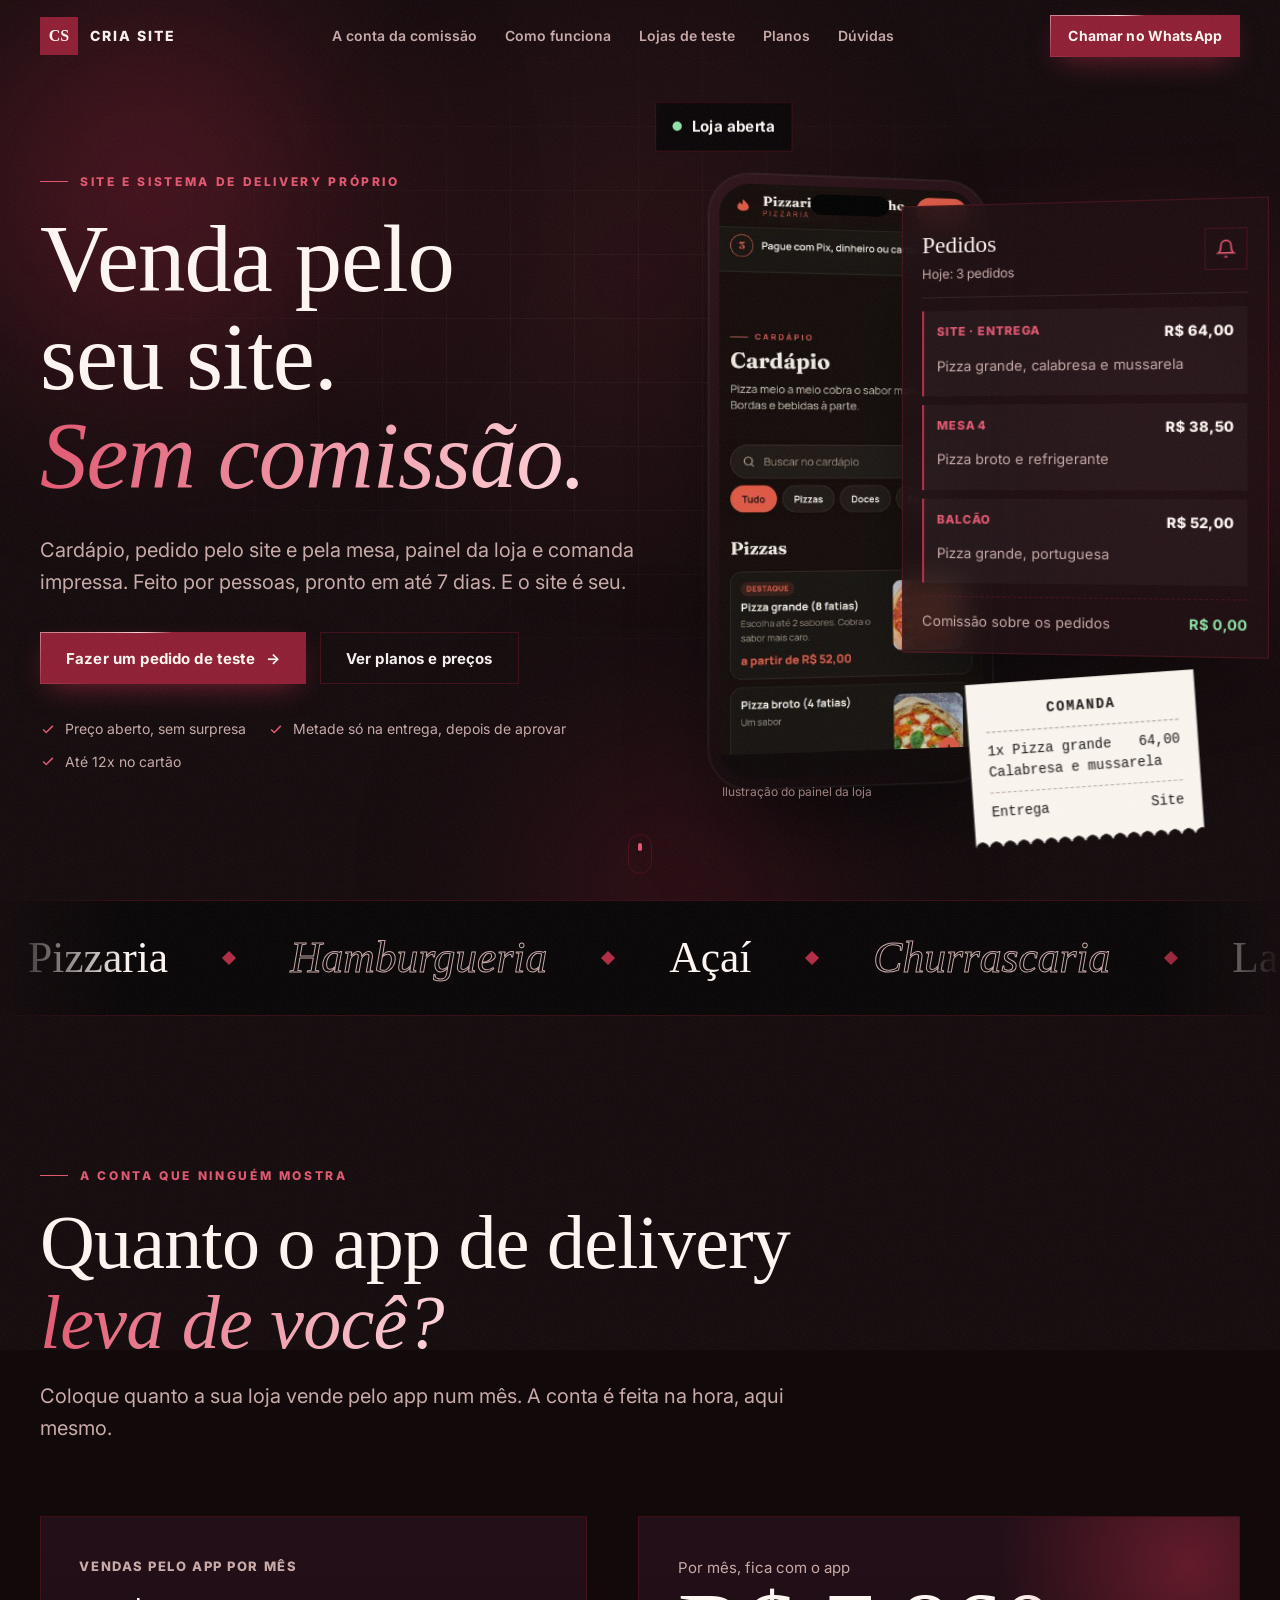
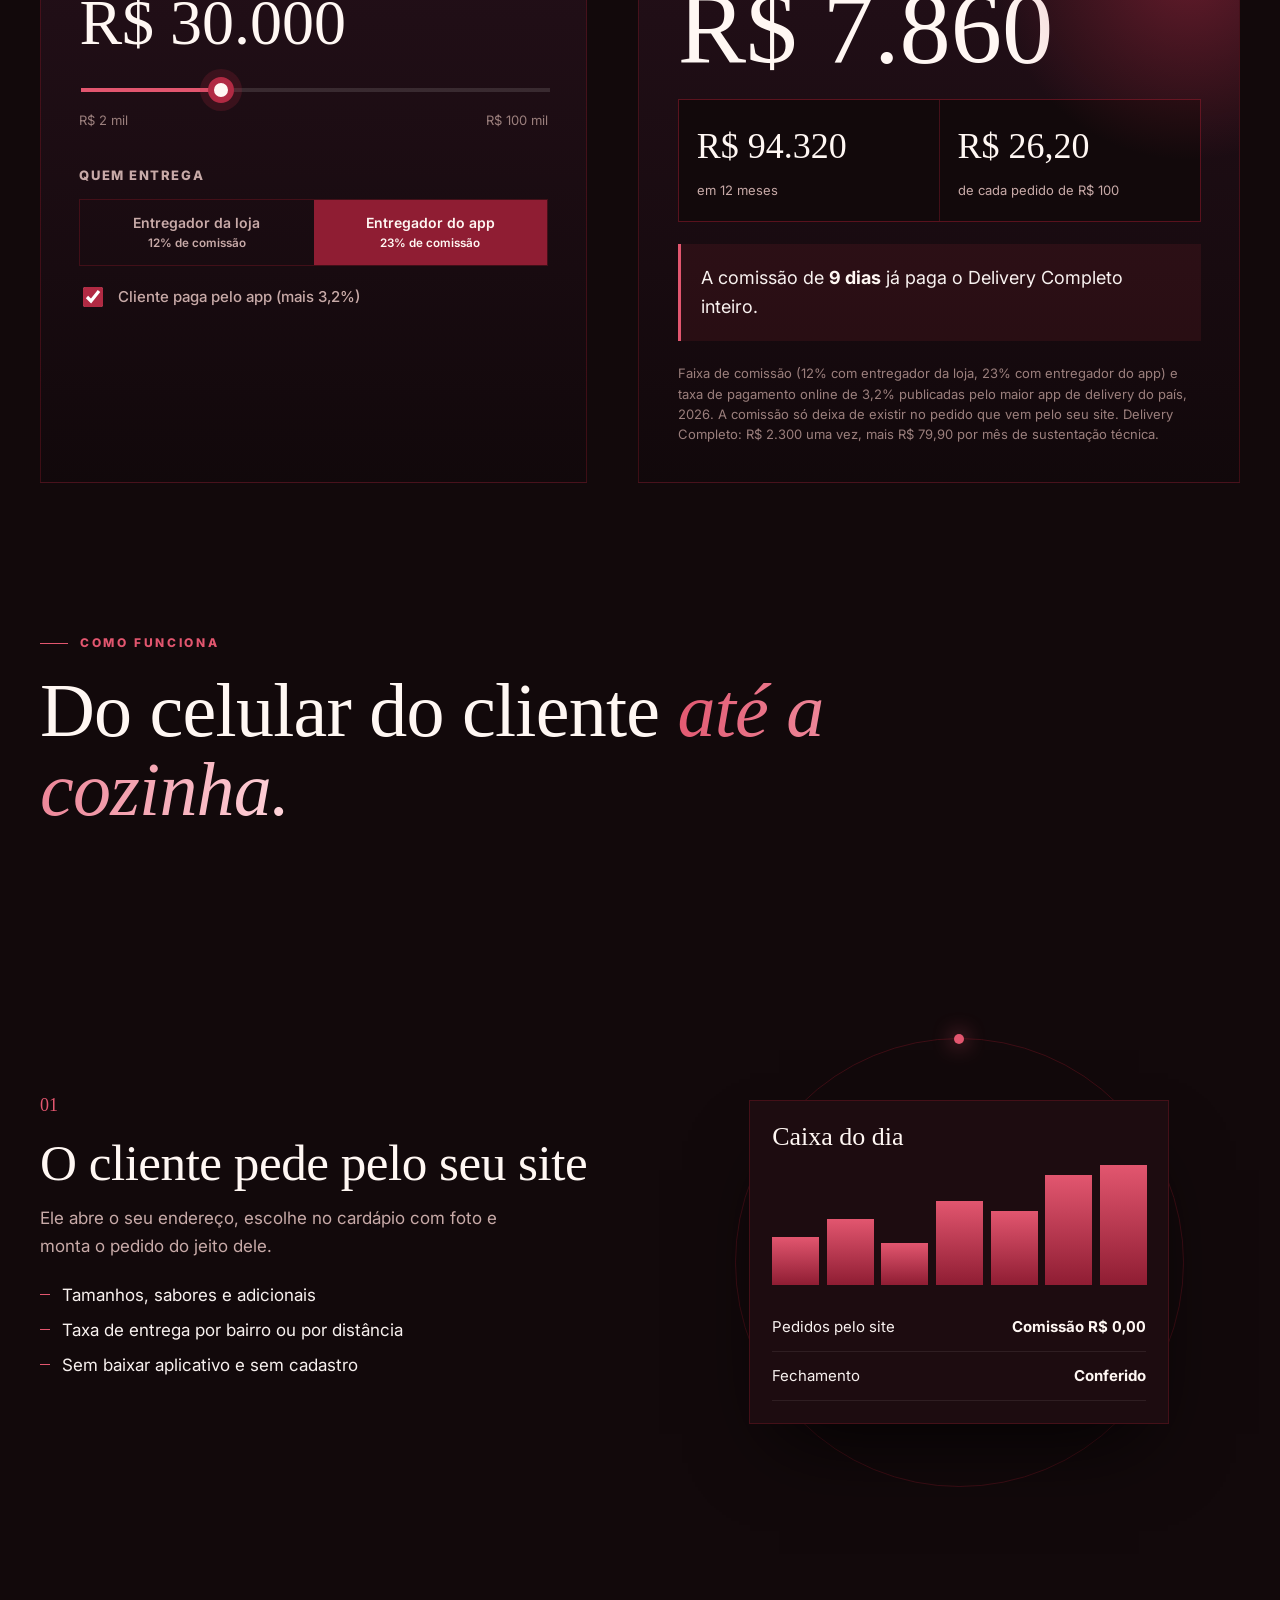
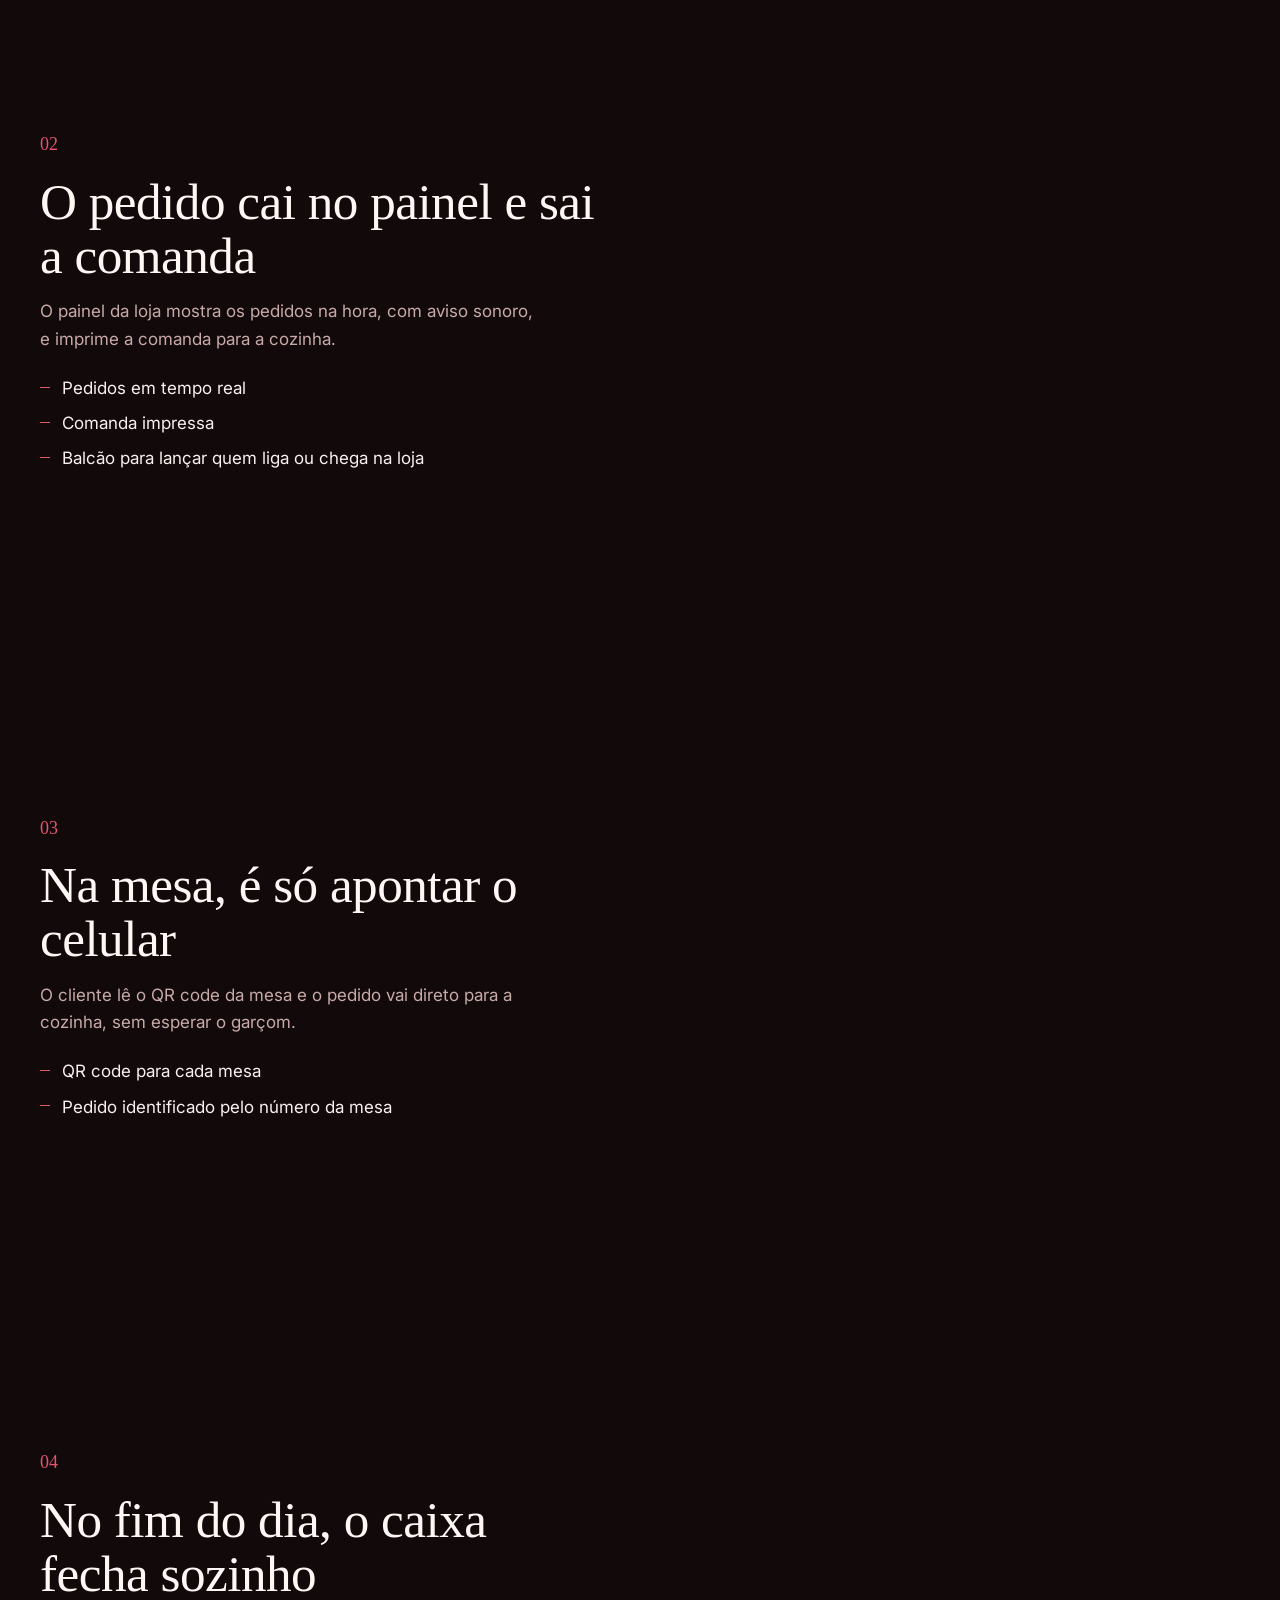
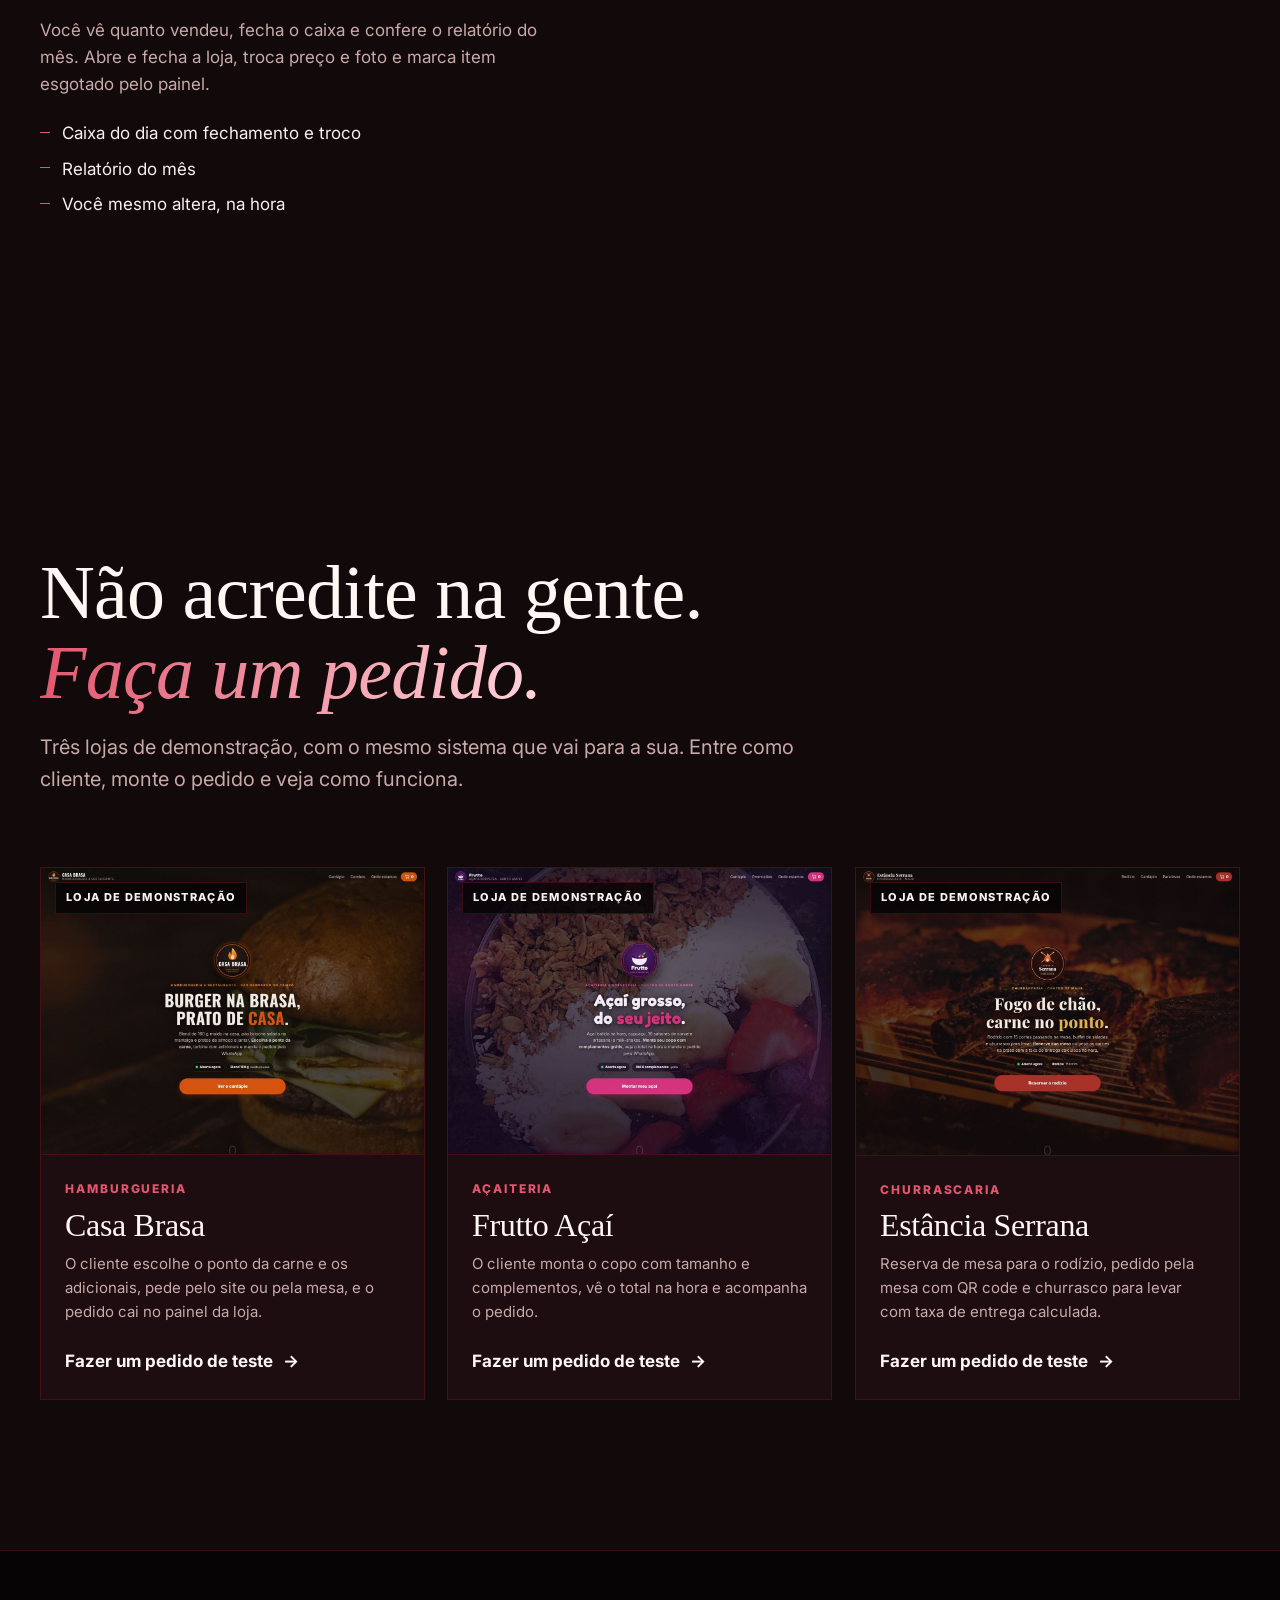
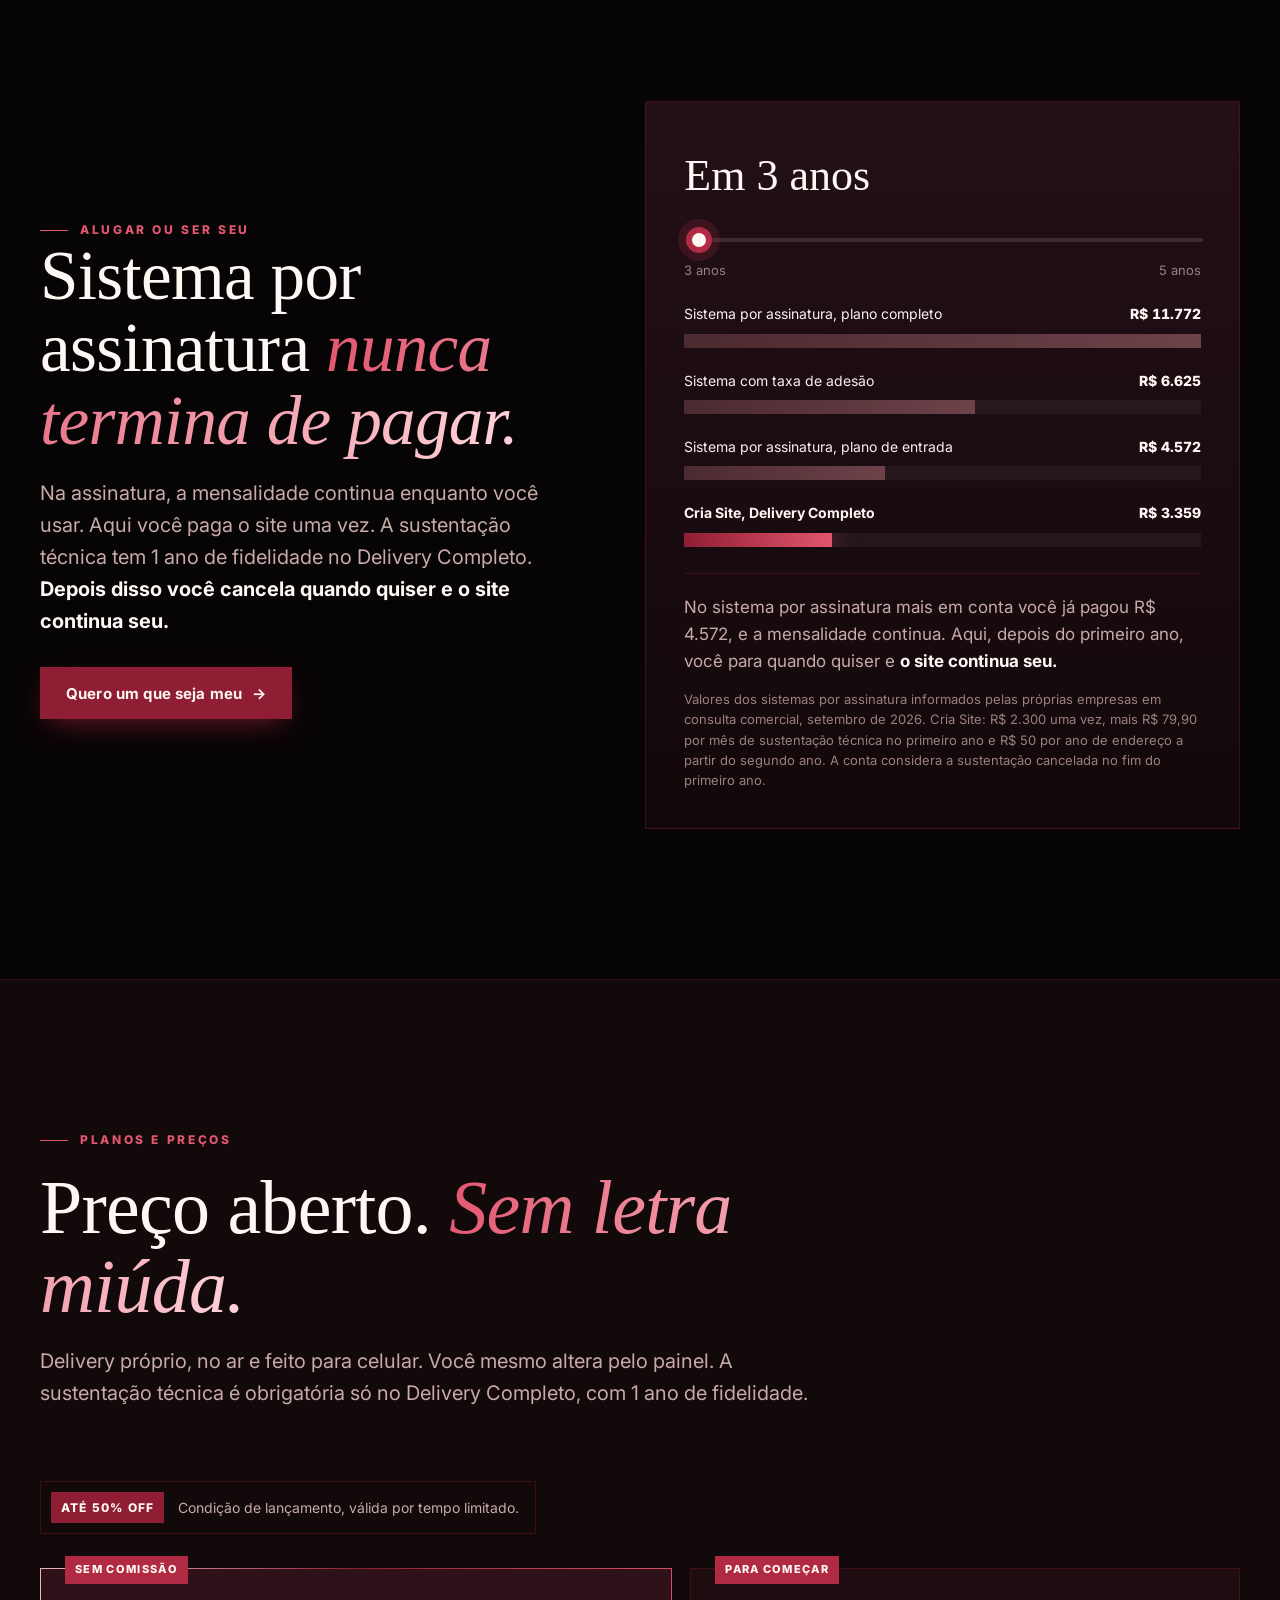
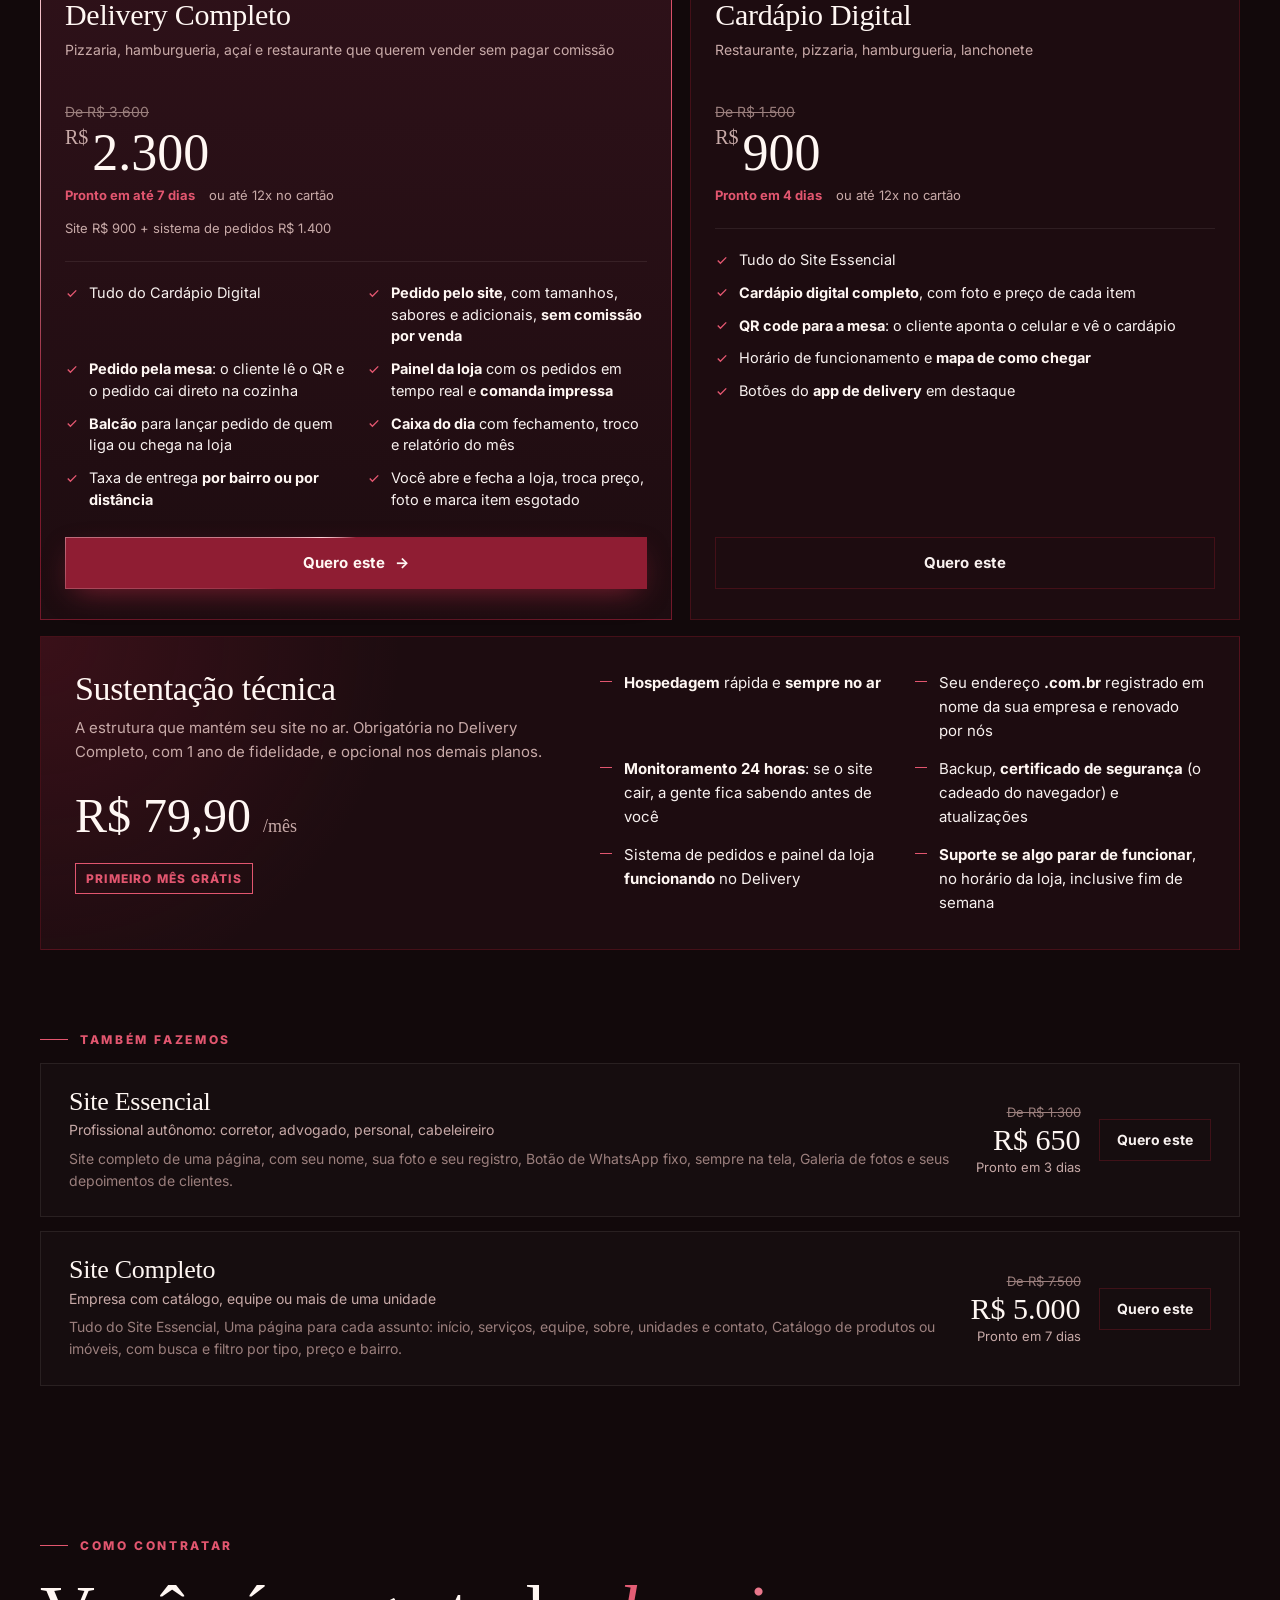
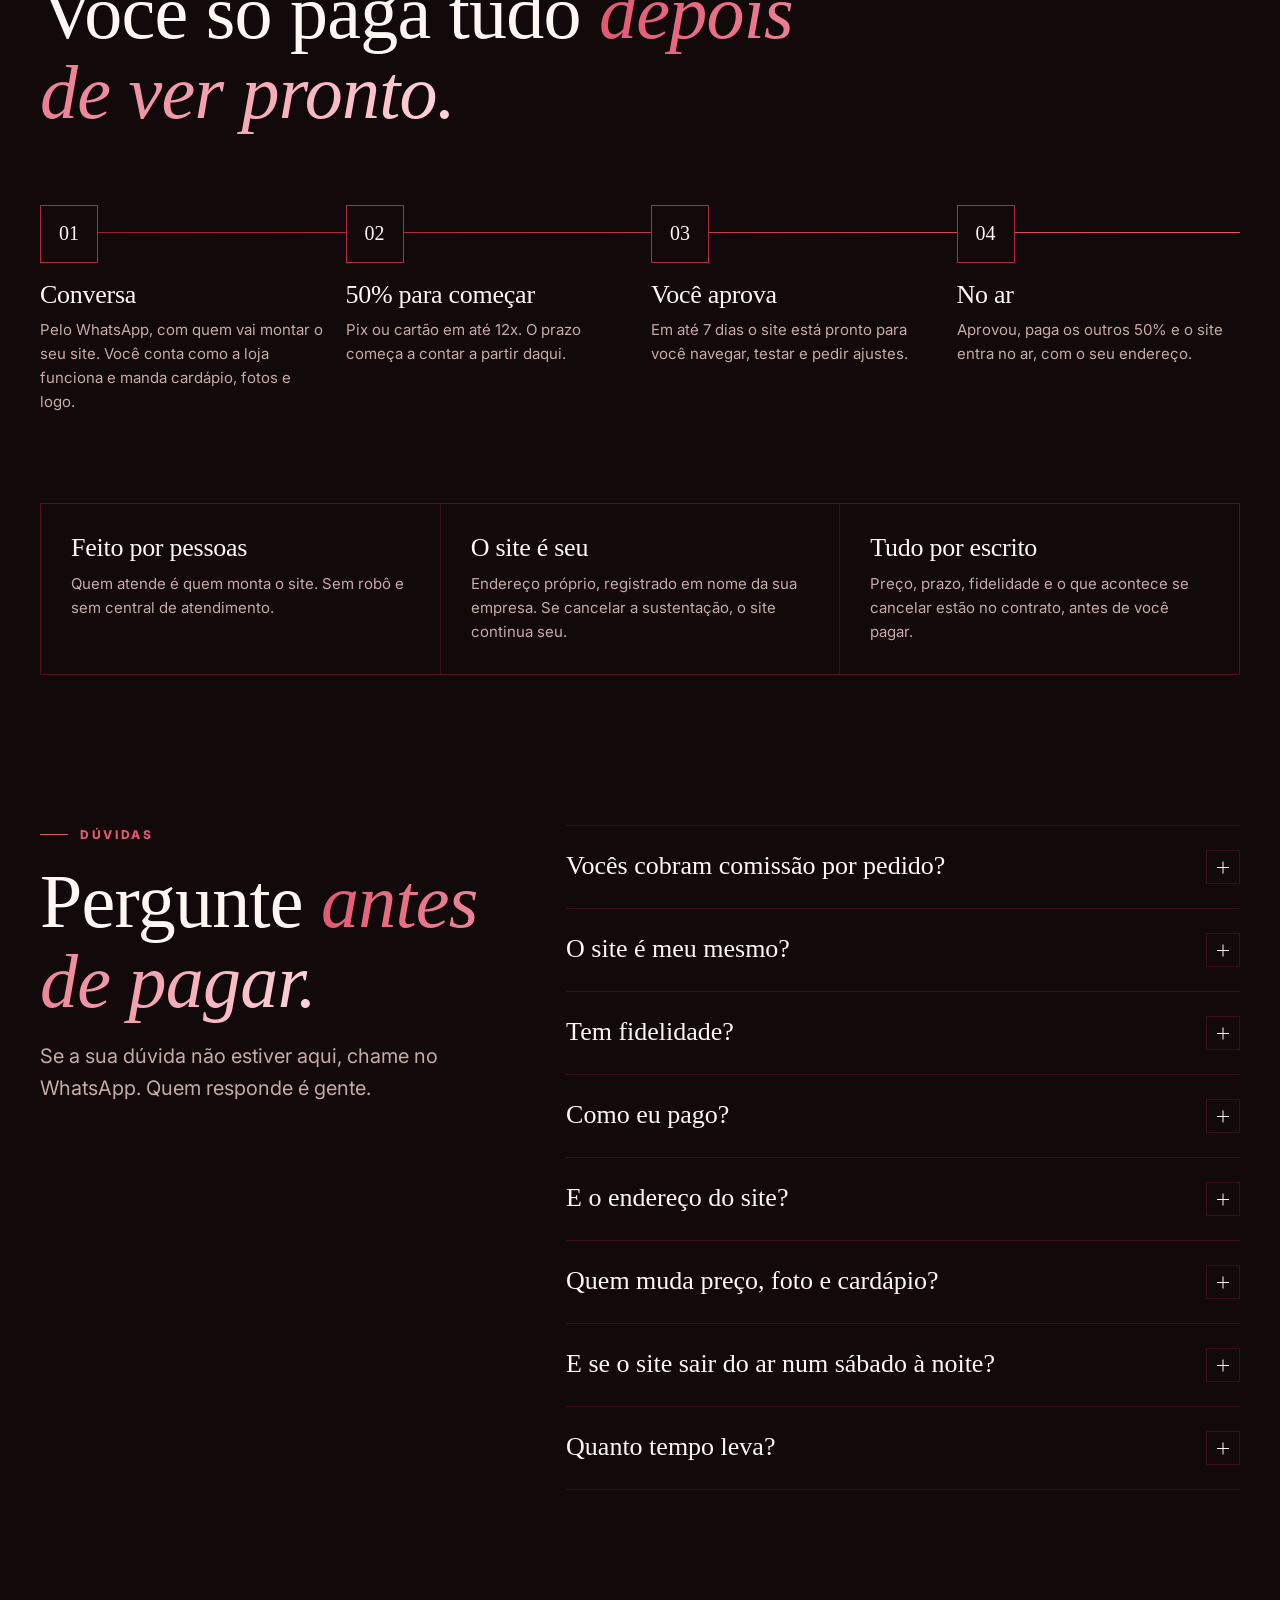
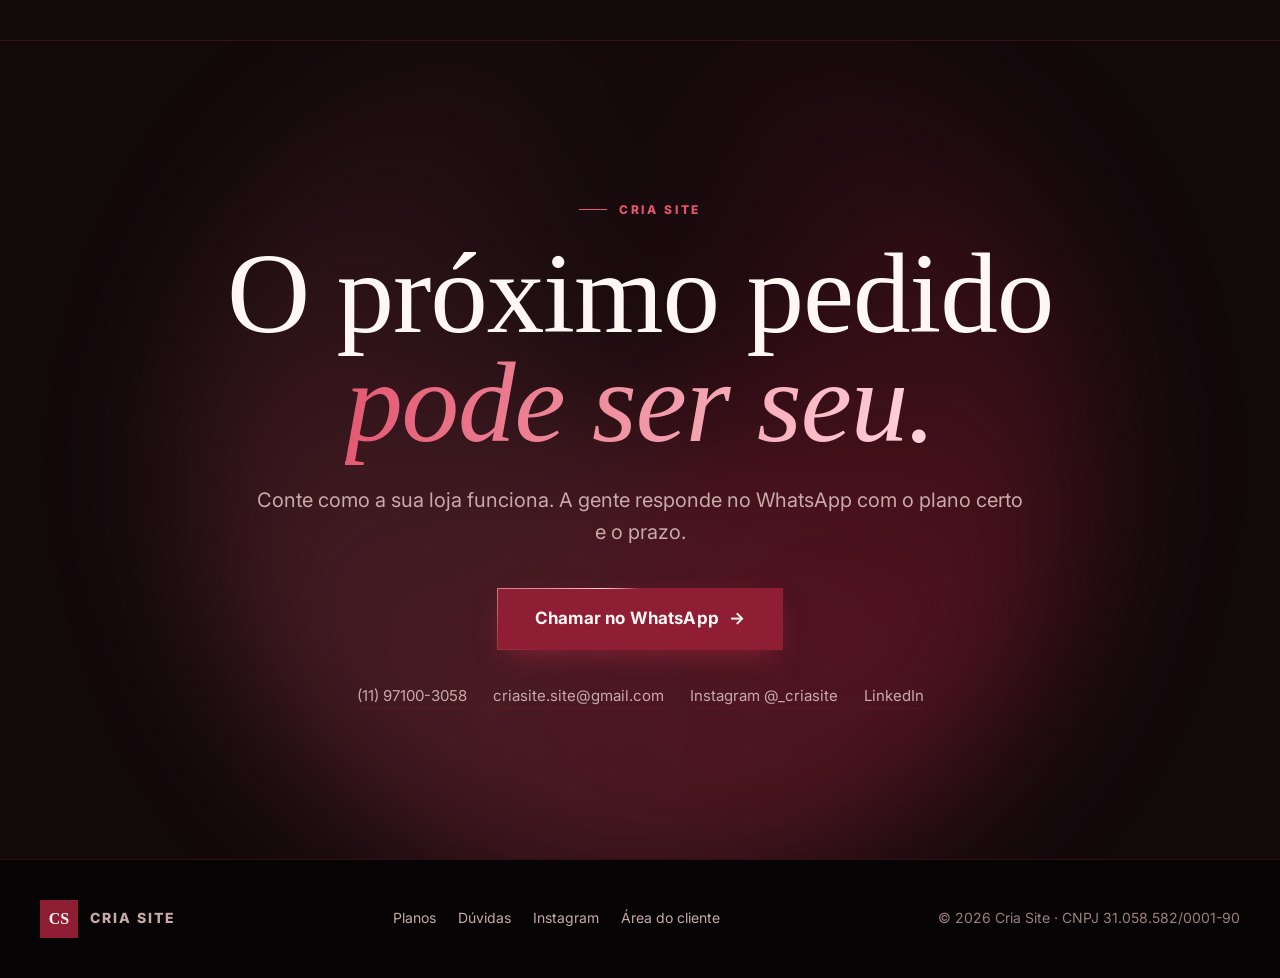
==== index.html @ 1e72c2ff "Site: lojas de teste no domínio criasite.site e CNPJ no rodapé Co-Authored-By: Claude Opus 5.5 <nore" ====
<!doctype html>
<html lang="pt-BR">
<head>
<meta charset="utf-8" />
<meta name="viewport" content="width=device-width, initial-scale=1" />
<meta name="color-scheme" content="dark" />
<meta name="theme-color" content="#12090b" />
<title>Cria Site | Site de delivery sem comissão por pedido</title>
<meta name="description" content="Site com cardápio, pedido pelo site e pela mesa, painel da loja e comanda impressa. Sem comissão por pedido, feito por pessoas, pronto em até 7 dias. O site é seu." />
<link rel="canonical" href="https://criasite.site/" />
<link rel="icon" href="favicon.svg" type="image/svg+xml" />
<meta property="og:type" content="website" />
<meta property="og:locale" content="pt_BR" />
<meta property="og:site_name" content="Cria Site" />
<meta property="og:url" content="https://criasite.site/" />
<meta property="og:title" content="Cria Site | Venda pelo seu site, sem comissão por pedido" />
<meta property="og:description" content="Cardápio, pedido pelo site e pela mesa, painel da loja e comanda impressa. Pronto em até 7 dias. O site é seu." />
<meta property="og:image" content="https://criasite.site/og.jpg" />
<meta property="og:image:width" content="1200" />
<meta property="og:image:height" content="630" />
<meta name="twitter:card" content="summary_large_image" />
<link rel="preconnect" href="https://fonts.googleapis.com" />
<link rel="preconnect" href="https://fonts.gstatic.com" crossorigin />
<link href="https://fonts.googleapis.com/css2?family=Inter:wght@400;500;600;700;800&display=swap" rel="stylesheet" />
<link rel="preload" as="image" href="img/fone-forno-velho-cardapio.jpg" />
<script type="application/ld+json">
{
  "@context": "https://schema.org",
  "@type": "ProfessionalService",
  "name": "Cria Site",
  "url": "https://criasite.site/",
  "image": "https://criasite.site/og.jpg",
  "telephone": "+55 11 97100-3058",
  "email": "criasite.site@gmail.com",
  "description": "Sites e sistema de pedidos para pizzaria, hamburgueria, açaí e restaurante, sem comissão por pedido.",
  "taxID": "31.058.582/0001-90",
  "areaServed": "BR",
  "priceRange": "R$ 650 a R$ 5.000",
  "sameAs": ["https://www.instagram.com/_criasite/", "https://www.linkedin.com/company/criasite/"]
}
</script>
<style>
@property --ang { syntax: "<angle>"; inherits: false; initial-value: 0deg; }

:root {
  --ink: #f8f1ef;
  --muted: #c8aaa8;
  --soft: #9b7f7d;
  --paper: #12090b;
  --paper-2: #1d0c10;
  --paper-3: #26111a;
  --line: rgba(122, 22, 37, 0.42);
  --line-2: rgba(248, 241, 239, 0.08);
  --white: #fff7f3;
  --black: #070405;
  --accent: #8f1d33;
  --accent-2: #b12a43;
  --accent-3: #e2566f;
  --serif: Georgia, "Times New Roman", serif;
  --sans: Inter, ui-sans-serif, system-ui, -apple-system, "Segoe UI", sans-serif;
  --max: 1240px;
  --gut: clamp(16px, 4vw, 40px);
  --ease: cubic-bezier(.2, .8, .2, 1);
  --mx: 50vw;
  --my: 30vh;
}

* { box-sizing: border-box; }
html { overflow-x: clip; scroll-behavior: smooth; scroll-padding-top: 84px; -webkit-text-size-adjust: 100%; }
body {
  margin: 0;
  background: var(--paper);
  color: var(--ink);
  font-family: var(--sans);
  font-size: 17px;
  line-height: 1.6;
  overflow-x: clip;
  -webkit-font-smoothing: antialiased;
}
img { display: block; max-width: 100%; height: auto; }
a { color: inherit; }
b, strong { color: var(--white); font-weight: 700; }
h1, h2, h3 { font-family: var(--serif); font-weight: 400; line-height: 1.05; margin: 0; color: var(--white); letter-spacing: -0.01em; }
p { margin: 0; }
::selection { background: var(--accent-2); color: var(--white); }
:focus-visible { outline: 2px solid var(--accent-3); outline-offset: 3px; }

.wrap { width: min(var(--max), 100% - 2 * var(--gut)); margin-inline: auto; }
.kicker {
  display: inline-flex; align-items: center; gap: 12px;
  font-size: 12px; font-weight: 800; letter-spacing: .22em; text-transform: uppercase; color: var(--accent-3);
}
.kicker::before { content: ""; width: 28px; height: 1px; background: currentColor; }
.lede { color: var(--muted); font-size: clamp(17px, 1.6vw, 20px); max-width: 60ch; }
.sec { position: relative; padding-block: clamp(80px, 12vw, 150px); }
.sec-head { display: grid; gap: 18px; margin-bottom: clamp(40px, 6vw, 72px); max-width: 820px; }
.sec-head h2 { font-size: clamp(38px, 6vw, 76px); }
.accent-text {
  font-style: italic;
  background: linear-gradient(100deg, var(--accent-3) 0%, #ffd2d9 45%, var(--accent-3) 60%, var(--accent-2) 100%);
  background-size: 220% 100%;
  -webkit-background-clip: text; background-clip: text; color: transparent;
  animation: shimmer 6s linear infinite;
}
@keyframes shimmer { to { background-position: -220% 0; } }

/* ---------- fundo vivo ---------- */
.grain {
  position: fixed; inset: -50%; z-index: 100; pointer-events: none; opacity: .07;
  background-image: url("data:image/svg+xml;utf8,<svg xmlns='http://www.w3.org/2000/svg' width='160' height='160'><filter id='n'><feTurbulence type='fractalNoise' baseFrequency='.9' numOctaves='3' stitchTiles='stitch'/></filter><rect width='100%' height='100%' filter='url(%23n)'/></svg>");
  animation: grain 1s steps(6) infinite;
}
@keyframes grain {
  0% { transform: translate(0, 0); } 20% { transform: translate(-3%, 2%); } 40% { transform: translate(2%, -3%); }
  60% { transform: translate(-2%, -1%); } 80% { transform: translate(3%, 3%); } 100% { transform: translate(0, 0); }
}
.spot {
  position: fixed; inset: 0; z-index: 0; pointer-events: none;
  background: radial-gradient(520px circle at var(--mx) var(--my), rgba(177, 42, 67, .13), transparent 70%);
}
main, footer { position: relative; z-index: 1; }

/* ---------- barra de progresso e topo ---------- */
.progress {
  position: fixed; top: 0; left: 0; right: 0; height: 3px; z-index: 60;
  background: linear-gradient(90deg, var(--accent), var(--accent-3));
  transform-origin: 0 50%; transform: scaleX(var(--p, 0));
}
@supports (animation-timeline: scroll()) {
  .progress { animation: grow linear both; animation-timeline: scroll(root); }
  @keyframes grow { from { transform: scaleX(0); } to { transform: scaleX(1); } }
}
.top {
  position: fixed; top: 0; left: 0; right: 0; z-index: 50;
  transition: background .4s, border-color .4s, backdrop-filter .4s;
  border-bottom: 1px solid transparent;
}
.top.solid { background: rgba(18, 9, 11, .72); backdrop-filter: blur(16px) saturate(1.4); -webkit-backdrop-filter: blur(16px) saturate(1.4); border-color: var(--line); }
.top .wrap { display: flex; align-items: center; justify-content: space-between; gap: 20px; height: 72px; }
.brand { display: inline-flex; align-items: center; gap: 12px; text-decoration: none; font-weight: 800; letter-spacing: .14em; font-size: 14px; text-transform: uppercase; }
.brand-mark { display: grid; place-items: center; width: 38px; height: 38px; background: var(--accent); color: var(--white); font-family: var(--serif); letter-spacing: 0; font-size: 16px; position: relative; overflow: hidden; }
.brand-mark::after { content: ""; position: absolute; inset: 0; background: linear-gradient(120deg, transparent 30%, rgba(255,255,255,.35) 50%, transparent 70%); transform: translateX(-120%); animation: sweep 5s 1.5s var(--ease) infinite; }
@keyframes sweep { 0%, 70% { transform: translateX(-120%); } 100% { transform: translateX(120%); } }
.nav { display: flex; gap: 28px; }
.nav a { text-decoration: none; color: var(--muted); font-size: 14px; font-weight: 600; position: relative; transition: color .25s; }
.nav a::after { content: ""; position: absolute; left: 0; right: 0; bottom: -6px; height: 1px; background: var(--accent-3); transform: scaleX(0); transform-origin: right; transition: transform .35s var(--ease); }
.nav a:hover { color: var(--white); }
.nav a:hover::after { transform: scaleX(1); transform-origin: left; }

/* ---------- botões ---------- */
.btn {
  --bg: var(--accent);
  position: relative; display: inline-flex; align-items: center; justify-content: center; gap: 10px;
  min-height: 52px; padding: 0 26px; border: 0; cursor: pointer;
  background: var(--bg); color: var(--white); text-decoration: none; font: 700 15px/1 var(--sans); letter-spacing: .01em;
  overflow: hidden; isolation: isolate; transition: transform .35s var(--ease), box-shadow .35s;
  box-shadow: 0 10px 30px -10px rgba(177, 42, 67, .7);
}
.btn::before { content: ""; position: absolute; inset: 0; z-index: -1; background: linear-gradient(120deg, transparent 25%, rgba(255,255,255,.28) 50%, transparent 75%); transform: translateX(-130%); transition: transform .8s var(--ease); }
.btn:hover::before { transform: translateX(130%); }
.btn:hover { box-shadow: 0 18px 40px -12px rgba(226, 86, 111, .8); }
.btn .arrow { transition: transform .35s var(--ease); }
.btn:hover .arrow { transform: translateX(4px); }
.btn.ghost { --bg: transparent; box-shadow: inset 0 0 0 1px var(--line), 0 0 0 0 transparent; color: var(--ink); }
.btn.ghost:hover { box-shadow: inset 0 0 0 1px var(--accent-3); }
.top .btn { gap: 0; }
.btn.small { min-height: 42px; padding: 0 18px; font-size: 14px; }
.btn.ring { background: var(--accent); }
.btn.ring::after {
  content: ""; position: absolute; inset: 0; z-index: -2; padding: 1px;
  background: conic-gradient(from var(--ang), transparent 0 70%, #ffd2d9 85%, transparent 100%);
  -webkit-mask: linear-gradient(#000 0 0) content-box, linear-gradient(#000 0 0); -webkit-mask-composite: xor; mask-composite: exclude;
  animation: spin 3.5s linear infinite;
}
@keyframes spin { to { --ang: 360deg; } }

/* ---------- hero ---------- */
.hero { position: relative; min-height: 100svh; padding: 130px 0 80px; display: grid; align-items: center; overflow: hidden; }
.hero-bg { position: absolute; inset: 0; z-index: -1; pointer-events: none; }
.blob { position: absolute; border-radius: 50%; filter: blur(80px); opacity: .55; will-change: transform; }
.blob.b1 { width: 620px; height: 620px; left: -160px; top: -120px; background: radial-gradient(circle, #8f1d33, transparent 65%); animation: float1 18s ease-in-out infinite; }
.blob.b2 { width: 520px; height: 520px; right: -140px; top: 18%; background: radial-gradient(circle, #b12a43, transparent 65%); animation: float2 22s ease-in-out infinite; opacity: .4; }
.blob.b3 { width: 460px; height: 460px; left: 35%; bottom: -220px; background: radial-gradient(circle, #5a1020, transparent 65%); animation: float1 26s ease-in-out infinite reverse; }
@keyframes float1 { 50% { transform: translate(120px, 80px) scale(1.15); } }
@keyframes float2 { 50% { transform: translate(-100px, 120px) scale(.9); } }
.grid-lines {
  position: absolute; inset: -2px; opacity: .5;
  background-image: linear-gradient(var(--line-2) 1px, transparent 1px), linear-gradient(90deg, var(--line-2) 1px, transparent 1px);
  background-size: 64px 64px;
  -webkit-mask-image: radial-gradient(ellipse 70% 60% at 50% 40%, #000 20%, transparent 75%); mask-image: radial-gradient(ellipse 70% 60% at 50% 40%, #000 20%, transparent 75%);
  animation: gridmove 20s linear infinite;
}
@keyframes gridmove { to { background-position: 64px 64px; } }

.hero-grid { display: grid; grid-template-columns: 1.05fr .95fr; gap: clamp(32px, 5vw, 72px); align-items: center; }
.hero h1 { font-size: clamp(46px, 7.4vw, 104px); line-height: .98; margin: 22px 0 26px; }
.hero h1 .line { display: block; overflow: hidden; padding-bottom: .06em; }
.hero h1 .line > span { display: inline-block; transform: translateY(110%); animation: rise 1.1s var(--ease) forwards; }
.hero h1 .line:nth-child(2) > span { animation-delay: .12s; }
.hero h1 .line:nth-child(3) > span { animation-delay: .24s; }
@keyframes rise { to { transform: none; } }
.fade-up { opacity: 0; transform: translateY(24px); animation: fadeup 1s var(--ease) forwards; }
.d1 { animation-delay: .45s; } .d2 { animation-delay: .6s; } .d3 { animation-delay: .75s; } .d4 { animation-delay: .9s; }
@keyframes fadeup { to { opacity: 1; transform: none; } }
.hero-actions { display: flex; flex-wrap: wrap; gap: 14px; margin-top: 34px; }
.trust { display: flex; flex-wrap: wrap; gap: 10px 22px; margin-top: 34px; padding: 0; list-style: none; color: var(--muted); font-size: 14px; }
.trust li { display: inline-flex; align-items: center; gap: 9px; }
.trust li::before { content: ""; width: 16px; height: 16px; flex: none; background: var(--accent-3); -webkit-mask: url("data:image/svg+xml;utf8,<svg xmlns='http://www.w3.org/2000/svg' viewBox='0 0 16 16'><path d='M6.2 11.6 2.6 8l1.1-1.1 2.5 2.5 6.1-6.1 1.1 1.1z'/></svg>") center/contain no-repeat; mask: url("data:image/svg+xml;utf8,<svg xmlns='http://www.w3.org/2000/svg' viewBox='0 0 16 16'><path d='M6.2 11.6 2.6 8l1.1-1.1 2.5 2.5 6.1-6.1 1.1 1.1z'/></svg>") center/contain no-repeat; }

/* cena do produto */
.scene { position: relative; height: 640px; perspective: 1400px; }
.scene-inner { position: absolute; inset: 0; transform-style: preserve-3d; transition: transform .6s var(--ease); }
.phone {
  position: absolute; width: 270px; aspect-ratio: 390 / 844; border-radius: 40px; padding: 10px;
  background: linear-gradient(145deg, #2d1219, #0b0506); box-shadow: 0 50px 90px -30px rgba(0,0,0,.9), 0 0 0 1px rgba(255,255,255,.07), inset 0 0 0 1px rgba(255,255,255,.05);
}
.phone::before { content: ""; position: absolute; top: 18px; left: 50%; width: 76px; height: 20px; margin-left: -38px; background: #000; border-radius: 20px; z-index: 2; }
.phone .screen { width: 100%; height: 100%; border-radius: 31px; overflow: hidden; background: #0d0708; position: relative; }
.phone .screen img { width: 100%; height: auto; }
.phone .screen .scroller { animation: scrollshot 14s ease-in-out infinite; }
@keyframes scrollshot { 0%, 15% { transform: translateY(0); } 50%, 65% { transform: translateY(-38%); } 100% { transform: translateY(0); } }
.scene .phone { left: 4%; top: 30px; transform: translateZ(60px) rotateY(10deg) rotateX(4deg); animation: bob 7s ease-in-out infinite; }
@keyframes bob { 50% { translate: 0 -14px; } }

.panel {
  position: absolute; right: 0; top: 70px; width: min(360px, 62%);
  background: rgba(29, 12, 16, .86); backdrop-filter: blur(14px); -webkit-backdrop-filter: blur(14px);
  border: 1px solid var(--line); padding: 18px; transform: translateZ(120px) rotateY(-8deg);
  box-shadow: 0 40px 80px -30px rgba(0,0,0,.9); animation: bob 8s ease-in-out .8s infinite;
}
.panel-top { display: flex; align-items: center; justify-content: space-between; gap: 10px; padding-bottom: 12px; border-bottom: 1px solid var(--line-2); }
.panel-top strong { font-family: var(--serif); font-weight: 400; font-size: 22px; }
.panel-top small { display: block; color: var(--muted); font-size: 12px; }
.bell { width: 38px; height: 38px; display: grid; place-items: center; border: 1px solid var(--line); color: var(--accent-3); position: relative; }
.bell svg { width: 18px; height: 18px; }
.bell.ring svg { animation: ring .9s ease; }
.bell.ring::after { content: ""; position: absolute; inset: -1px; border: 1px solid var(--accent-3); animation: ping .9s ease-out; }
@keyframes ring { 0%, 100% { transform: rotate(0); } 15% { transform: rotate(18deg); } 30% { transform: rotate(-16deg); } 45% { transform: rotate(12deg); } 60% { transform: rotate(-8deg); } 75% { transform: rotate(4deg); } }
@keyframes ping { to { transform: scale(1.7); opacity: 0; } }
.orders { list-style: none; margin: 12px 0 0; padding: 0; display: grid; gap: 8px; min-height: 252px; }
.order { display: grid; grid-template-columns: 1fr auto; gap: 2px 10px; padding: 11px 12px; background: rgba(255,255,255,.03); border-left: 2px solid var(--accent-2); font-size: 13px; }
.order.new { animation: drop .7s var(--ease); background: rgba(177, 42, 67, .18); }
@keyframes drop { from { opacity: 0; transform: translateY(-18px) scale(.97); } }
.order b { font-size: 13px; }
.order .tag { color: var(--accent-3); font-size: 11px; font-weight: 800; letter-spacing: .08em; text-transform: uppercase; }
.order .desc { grid-column: 1 / -1; color: var(--muted); }
.order .val { font-weight: 800; color: var(--white); }
.fee { display: flex; justify-content: space-between; margin-top: 12px; padding-top: 12px; border-top: 1px dashed var(--line); font-size: 13px; color: var(--muted); }
.fee b { color: #8fe3a8; }
.ticket {
  position: absolute; right: 13%; bottom: 0; width: 200px; padding: 16px 16px 22px; background: #fbf6ef; color: #1b1213;
  font: 500 12px/1.5 ui-monospace, "SFMono-Regular", Menlo, Consolas, monospace; transform: translateZ(180px) rotate(-4deg);
  box-shadow: 0 30px 60px -20px rgba(0,0,0,.8);
  -webkit-mask: radial-gradient(6px at 50% 100%, transparent 98%, #000) 0 0 / 12px 100% repeat-x; mask: radial-gradient(6px at 50% 100%, transparent 98%, #000) 0 0 / 12px 100% repeat-x;
}
.ticket.print { animation: printout 1.2s var(--ease); }
@keyframes printout { from { clip-path: inset(0 0 100% 0); transform: translateZ(180px) rotate(-4deg) translateY(-30px); } }
.ticket strong { color: #1b1213; display: block; text-align: center; letter-spacing: .12em; }
.ticket hr { border: 0; border-top: 1px dashed #b9a9a3; margin: 8px 0; }
.ticket .row { display: flex; justify-content: space-between; gap: 8px; }
.scene-cap { position: absolute; left: 4%; bottom: -6px; font-size: 12px; color: var(--soft); }
.chip {
  position: absolute; z-index: 3; display: inline-flex; align-items: center; gap: 8px; padding: 10px 14px;
  background: rgba(7, 4, 5, .85); border: 1px solid var(--line); font-size: 13px; font-weight: 700; white-space: nowrap;
  backdrop-filter: blur(10px); -webkit-backdrop-filter: blur(10px); transform: translateZ(200px);
}
.chip i { width: 8px; height: 8px; border-radius: 50%; background: #8fe3a8; box-shadow: 0 0 0 0 rgba(143, 227, 168, .6); animation: live 1.8s infinite; }
@keyframes live { 70% { box-shadow: 0 0 0 10px rgba(143, 227, 168, 0); } 100% { box-shadow: 0 0 0 0 rgba(143, 227, 168, 0); } }
.chip.c1 { left: 0; top: 0; animation: bob 6s ease-in-out infinite; }

.scroll-cue { position: absolute; left: 50%; bottom: 26px; translate: -50% 0; width: 24px; height: 40px; border: 1px solid var(--line); border-radius: 14px; }
.scroll-cue::after { content: ""; position: absolute; left: 50%; top: 8px; width: 4px; height: 8px; margin-left: -2px; border-radius: 2px; background: var(--accent-3); animation: cue 1.8s ease-in-out infinite; }
@keyframes cue { 60% { transform: translateY(12px); opacity: 0; } 100% { opacity: 0; } }

/* ---------- faixa de ramos ---------- */
.marquee { position: relative; border-block: 1px solid var(--line); background: var(--black); overflow: hidden; padding: 22px 0;
  -webkit-mask-image: linear-gradient(90deg, transparent, #000 10%, #000 90%, transparent); mask-image: linear-gradient(90deg, transparent, #000 10%, #000 90%, transparent); }
.marquee-track { display: flex; width: max-content; animation: marquee 38s linear infinite; }
.marquee:hover .marquee-track { animation-play-state: paused; }
.marquee span { font-family: var(--serif); font-size: clamp(26px, 3.4vw, 44px); color: var(--white); padding-inline: 28px; white-space: nowrap; display: inline-flex; align-items: center; gap: 56px; }
.marquee span::after { content: ""; width: 10px; height: 10px; background: var(--accent-2); transform: rotate(45deg); }
.marquee span:nth-child(even) { color: transparent; -webkit-text-stroke: 1px var(--muted); font-style: italic; }
@keyframes marquee { to { transform: translateX(-50%); } }

/* ---------- revelar ao rolar ---------- */
.js .rv { opacity: 0; transform: translateY(40px); transition: opacity 1s var(--ease), transform 1s var(--ease); transition-delay: var(--d, 0s); }
.js .rv.in { opacity: 1; transform: none; }
.js .rv-l { opacity: 0; transform: translateX(-50px); transition: opacity 1s var(--ease), transform 1s var(--ease); transition-delay: var(--d, 0s); }
.js .rv-l.in { opacity: 1; transform: none; }
.js .rv-s { opacity: 0; transform: scale(.92); filter: blur(8px); transition: opacity 1.1s var(--ease), transform 1.1s var(--ease), filter 1.1s var(--ease); transition-delay: var(--d, 0s); }
.js .rv-s.in { opacity: 1; transform: none; filter: none; }

/* ---------- conta da comissão ---------- */
.calc { display: grid; grid-template-columns: 1fr 1.1fr; gap: clamp(24px, 4vw, 56px); align-items: stretch; }
.card {
  position: relative; background: linear-gradient(180deg, rgba(38, 17, 26, .9), rgba(18, 9, 11, .9));
  border: 1px solid var(--line); padding: clamp(22px, 3vw, 40px);
}
.calc-in label { display: block; font-size: 13px; font-weight: 800; letter-spacing: .12em; text-transform: uppercase; color: var(--muted); margin-bottom: 14px; }
.calc-in .big { font-family: var(--serif); font-size: clamp(40px, 5vw, 64px); color: var(--white); line-height: 1; margin-bottom: 18px; font-variant-numeric: tabular-nums; }
.field + .field { margin-top: 34px; }
input[type=range] { -webkit-appearance: none; appearance: none; width: 100%; height: 4px; background: linear-gradient(90deg, var(--accent-3) var(--fill, 50%), rgba(255,255,255,.12) var(--fill, 50%)); outline: none; cursor: pointer; }
input[type=range]::-webkit-slider-thumb { -webkit-appearance: none; width: 26px; height: 26px; background: var(--white); border: 6px solid var(--accent-2); border-radius: 50%; box-shadow: 0 0 0 8px rgba(177, 42, 67, .2); transition: transform .2s; }
input[type=range]::-webkit-slider-thumb:hover { transform: scale(1.15); }
input[type=range]::-moz-range-thumb { width: 16px; height: 16px; background: var(--white); border: 6px solid var(--accent-2); border-radius: 50%; }
.range-ends { display: flex; justify-content: space-between; color: var(--soft); font-size: 13px; margin-top: 10px; }
.seg { display: grid; grid-template-columns: 1fr 1fr; border: 1px solid var(--line); }
.seg button { appearance: none; border: 0; background: transparent; color: var(--muted); font: 600 14px/1.3 var(--sans); padding: 14px 10px; cursor: pointer; transition: background .3s, color .3s; }
.seg button[aria-pressed=true] { background: var(--accent); color: var(--white); }
.check { display: flex; align-items: center; gap: 12px; margin-top: 18px; color: var(--muted); font-size: 15px; cursor: pointer; }
.calc-in label.check { display: flex; text-transform: none; letter-spacing: 0; font-weight: 500; font-size: 15px; color: var(--muted); margin: 18px 0 0; }
.check input { width: 20px; height: 20px; accent-color: var(--accent-2); }
.calc-out { display: grid; gap: 22px; align-content: start; overflow: hidden; }
.calc-out .glow { position: absolute; width: 420px; height: 420px; right: -160px; top: -160px; border-radius: 50%; background: radial-gradient(circle, rgba(177,42,67,.45), transparent 65%); pointer-events: none; animation: float2 14s ease-in-out infinite; }
.out-label { color: var(--muted); font-size: 15px; }
.out-num { font-family: var(--serif); font-size: clamp(52px, 8vw, 104px); line-height: .95; color: var(--white); font-variant-numeric: tabular-nums; }
.out-num small { font-size: .35em; color: var(--muted); }
.out-row { display: grid; grid-template-columns: 1fr 1fr; gap: 1px; background: var(--line); border: 1px solid var(--line); }
.out-row div { background: var(--paper); padding: 18px; }
.out-row strong { display: block; font-family: var(--serif); font-weight: 400; font-size: clamp(26px, 3vw, 36px); font-variant-numeric: tabular-nums; }
.out-row span { color: var(--muted); font-size: 13px; }
.payback { padding: 20px; border-left: 3px solid var(--accent-3); background: rgba(177, 42, 67, .12); font-size: 18px; }
.note { color: var(--soft); font-size: 13px; line-height: 1.55; }

/* ---------- como funciona (história presa) ---------- */
.story { display: grid; grid-template-columns: 1fr 1fr; gap: clamp(30px, 6vw, 90px); }
.steps { display: grid; }
.step { min-height: 74vh; display: grid; align-content: center; gap: 16px; opacity: .25; transition: opacity .6s var(--ease); }
.step.on { opacity: 1; }
.step .n { font-family: var(--serif); font-size: 18px; color: var(--accent-3); }
.step h3 { font-size: clamp(32px, 4vw, 52px); }
.step p { color: var(--muted); max-width: 46ch; }
.step ul { margin: 6px 0 0; padding: 0; list-style: none; display: grid; gap: 8px; }
.step li { padding-left: 22px; position: relative; color: var(--ink); }
.step li::before { content: ""; position: absolute; left: 0; top: .7em; width: 10px; height: 1px; background: var(--accent-3); }
.stage-wrap { position: relative; }
.stage { position: sticky; top: 96px; height: calc(100vh - 140px); max-height: 720px; display: grid; place-items: center; }
.stage-box { position: relative; width: 100%; height: 100%; }
.state { position: absolute; inset: 0; display: grid; place-items: center; opacity: 0; transform: translateY(30px) scale(.96); transition: opacity .7s var(--ease), transform .7s var(--ease); pointer-events: none; }
.state.on { opacity: 1; transform: none; }
.state .phone { position: relative; width: min(280px, 70%); }
.ring-bg { position: absolute; width: 80%; aspect-ratio: 1; border-radius: 50%; border: 1px solid var(--line); animation: spinslow 30s linear infinite; }
.ring-bg::before { content: ""; position: absolute; top: -5px; left: 50%; width: 10px; height: 10px; margin-left: -5px; background: var(--accent-3); border-radius: 50%; box-shadow: 0 0 20px var(--accent-3); }
@keyframes spinslow { to { transform: rotate(360deg); } }
.mock { width: min(420px, 92%); background: var(--paper-2); border: 1px solid var(--line); padding: 22px; box-shadow: 0 40px 80px -30px rgba(0,0,0,.9); position: relative; }
.mock h4 { margin: 0 0 14px; font: 400 26px/1.1 var(--serif); color: var(--white); }
.mock .lineitem { display: flex; justify-content: space-between; padding: 12px 0; border-bottom: 1px solid var(--line-2); font-size: 15px; }
.mock .lineitem span:last-child { font-weight: 700; color: var(--white); font-variant-numeric: tabular-nums; }
.mock .total { display: flex; justify-content: space-between; margin-top: 14px; font-family: var(--serif); font-size: 28px; color: var(--white); }
.qr { width: 190px; height: 190px; margin: 6px auto 18px; padding: 12px; background: var(--white); display: grid; grid-template-columns: repeat(9, 1fr); gap: 2px; }
.qr i { background: #1b1213; }
.qr i.o { background: transparent; }
.scanline { position: absolute; left: 22px; right: 22px; top: 40px; height: 2px; background: var(--accent-3); box-shadow: 0 0 18px 4px rgba(226, 86, 111, .6); animation: scan 2.4s ease-in-out infinite alternate; }
@keyframes scan { to { top: 214px; } }
.mesa-msg { text-align: center; color: var(--muted); font-size: 15px; }
.mesa-msg b { display: block; font: 400 24px/1.2 var(--serif); color: var(--white); margin-bottom: 4px; }
.bars-mini { display: flex; align-items: end; gap: 8px; height: 120px; margin: 8px 0 18px; }
.bars-mini i { flex: 1; background: linear-gradient(180deg, var(--accent-3), var(--accent)); transform-origin: bottom; transform: scaleY(0); }
.state.on .bars-mini i { animation: barup .9s var(--ease) forwards; }
@keyframes barup { to { transform: scaleY(1); } }

/* ---------- lojas de teste ---------- */
.demos { display: grid; grid-template-columns: repeat(3, 1fr); gap: 22px; }
.demo { position: relative; display: flex; flex-direction: column; background: var(--paper-2); border: 1px solid var(--line); text-decoration: none; transform-style: preserve-3d; transition: transform .5s var(--ease), border-color .4s, box-shadow .5s; will-change: transform; }
.demo:hover { border-color: var(--accent-2); box-shadow: 0 40px 80px -40px rgba(177, 42, 67, .6); }
.demo .shot { position: relative; aspect-ratio: 4 / 3; overflow: hidden; border-bottom: 1px solid var(--line); }
.demo .shot img { width: 100%; height: 100%; object-fit: cover; object-position: top; transition: transform 1.2s var(--ease); }
.demo:hover .shot img { transform: scale(1.08); }
.demo .glare { position: absolute; inset: 0; pointer-events: none; background: radial-gradient(400px circle at var(--gx, 50%) var(--gy, 0%), rgba(255,255,255,.14), transparent 50%); opacity: 0; transition: opacity .4s; }
.demo:hover .glare { opacity: 1; }
.demo .body { display: grid; gap: 10px; padding: 24px; flex: 1; align-content: start; }
.demo .tipo { font-size: 12px; font-weight: 800; letter-spacing: .16em; text-transform: uppercase; color: var(--accent-3); }
.demo h3 { font-size: 32px; }
.demo p { color: var(--muted); font-size: 15px; }
.demo .go { margin-top: auto; padding-top: 14px; display: inline-flex; align-items: center; gap: 10px; font-weight: 700; color: var(--white); }
.demo .go::after { content: "→"; transition: transform .35s var(--ease); }
.demo:hover .go::after { transform: translateX(6px); }
.badge-demo { position: absolute; top: 14px; left: 14px; z-index: 2; padding: 6px 10px; background: rgba(7,4,5,.82); border: 1px solid var(--line); font-size: 11px; font-weight: 800; letter-spacing: .12em; text-transform: uppercase; }
.others { display: grid; grid-template-columns: repeat(2, 1fr); gap: 22px; margin-top: 22px; }
.other { display: grid; grid-template-columns: 180px 1fr; gap: 20px; align-items: center; padding: 16px; border: 1px solid var(--line-2); background: rgba(255,255,255,.02); }
.other img { aspect-ratio: 4/3; object-fit: cover; object-position: top; border: 1px solid var(--line-2); }
.other h3 { font-size: 24px; margin-bottom: 6px; }
.other p { color: var(--muted); font-size: 14px; }

/* ---------- alugar ou ser seu ---------- */
.cmp { display: grid; grid-template-columns: 1fr 1.1fr; gap: clamp(30px, 5vw, 70px); align-items: center; }
.cmp h2 { font-size: clamp(38px, 5.4vw, 70px); }
.cmp .lede { margin-top: 20px; }
.cmp-anos { font-family: var(--serif); font-size: clamp(30px, 3.6vw, 44px); color: var(--white); margin-bottom: 12px; }
.cmp-item { margin-top: 22px; }
.cmp-topo { display: flex; justify-content: space-between; gap: 12px; font-size: 14px; margin-bottom: 8px; }
.cmp-topo .v { font-weight: 800; color: var(--white); font-variant-numeric: tabular-nums; }
.trilho { height: 14px; background: rgba(255,255,255,.05); overflow: hidden; }
.barra { height: 100%; width: 0; background: linear-gradient(90deg, #4b2a30, #6d4249); transition: width 1.2s var(--ease); }
.cmp-item.nosso .barra { background: linear-gradient(90deg, var(--accent), var(--accent-3)); box-shadow: 0 0 24px rgba(226, 86, 111, .5); }
.cmp-item.nosso .cmp-topo { color: var(--white); font-weight: 700; }
.cmp-fecha { margin-top: 26px; padding-top: 20px; border-top: 1px solid var(--line); color: var(--muted); }

/* ---------- planos ---------- */
.promo { display: inline-flex; align-items: center; gap: 14px; margin-bottom: 34px; padding: 10px 16px 10px 10px; border: 1px solid var(--line); font-size: 14px; color: var(--muted); }
.promo span { padding: 6px 10px; background: var(--accent); color: var(--white); font-weight: 800; font-size: 12px; letter-spacing: .1em; text-transform: uppercase; }
.plans { display: grid; grid-template-columns: 1.15fr 1fr; gap: 18px; align-items: stretch; }
.plan.hot ul { grid-template-columns: 1fr 1fr; column-gap: 22px; }
.outros { margin-top: clamp(50px, 7vw, 80px); display: grid; gap: 14px; }
.mini { display: grid; grid-template-columns: 1fr auto; gap: 24px; align-items: center; padding: 24px 28px; border: 1px solid var(--line-2); background: rgba(255,255,255,.02); transition: border-color .4s, background .4s; }
.mini:hover { border-color: var(--line); background: var(--paper-2); }
.mini h3 { font-size: 26px; margin-bottom: 4px; }
.mini p { color: var(--muted); font-size: 14px; }
.mini .mini-itens { color: var(--soft); margin-top: 6px; }
.mini-preco { display: grid; grid-template-columns: auto auto; gap: 2px 18px; align-items: center; justify-items: end; text-align: right; }
.mini-preco s { color: var(--soft); font-size: 13px; }
.mini-preco strong { font: 400 30px/1 var(--serif); grid-row: 2; }
.mini-preco span { color: var(--muted); font-size: 13px; grid-row: 3; }
.mini-preco .btn { grid-column: 2; grid-row: 1 / 4; }
.plan { position: relative; display: flex; flex-direction: column; padding: 30px 24px; background: var(--paper-2); border: 1px solid var(--line); transition: transform .5s var(--ease), box-shadow .5s; isolation: isolate; }
.plan:hover { transform: translateY(-8px); box-shadow: 0 40px 70px -40px rgba(177, 42, 67, .7); }
.plan.hot { background: linear-gradient(180deg, #2e1119, var(--paper-2)); border-color: transparent; }
.plan.hot::before {
  content: ""; position: absolute; inset: -1px; z-index: -1; padding: 1px;
  background: conic-gradient(from var(--ang), var(--accent) 0%, var(--accent-3) 15%, var(--accent) 30%, rgba(143,29,51,.3) 50%, var(--accent) 70%, #ffd2d9 85%, var(--accent) 100%);
  -webkit-mask: linear-gradient(#000 0 0) content-box, linear-gradient(#000 0 0); -webkit-mask-composite: xor; mask-composite: exclude;
  animation: spin 6s linear infinite;
}
.plan .pill { position: absolute; top: -13px; left: 24px; padding: 5px 10px; background: var(--accent-2); color: var(--white); font-size: 11px; font-weight: 800; letter-spacing: .12em; text-transform: uppercase; }
.plan h3 { font-size: 30px; }
.plan .for { color: var(--muted); font-size: 14px; margin: 8px 0 20px; min-height: 3em; }
.plan s { color: var(--soft); font-size: 14px; }
.plan .price { font-family: var(--serif); font-size: 52px; line-height: 1; color: var(--white); margin: 4px 0 6px; font-variant-numeric: tabular-nums; }
.plan .price small { font-size: 20px; vertical-align: top; margin-right: 4px; color: var(--muted); }
.plan .meta { display: flex; flex-wrap: wrap; gap: 6px 14px; color: var(--muted); font-size: 13px; }
.plan .meta span:first-child { color: var(--accent-3); font-weight: 700; }
.plan .split { margin-top: 12px; font-size: 13px; color: var(--muted); }
.plan ul { list-style: none; padding: 0; margin: 22px 0 26px; display: grid; gap: 11px; font-size: 14.5px; line-height: 1.5; color: var(--ink); border-top: 1px solid var(--line-2); padding-top: 20px; }
.plan li { position: relative; padding-left: 24px; }
.plan li::before { content: ""; position: absolute; left: 0; top: .32em; width: 14px; height: 14px; background: var(--accent-3); -webkit-mask: url("data:image/svg+xml;utf8,<svg xmlns='http://www.w3.org/2000/svg' viewBox='0 0 16 16'><path d='M6.2 11.6 2.6 8l1.1-1.1 2.5 2.5 6.1-6.1 1.1 1.1z'/></svg>") center/contain no-repeat; mask: url("data:image/svg+xml;utf8,<svg xmlns='http://www.w3.org/2000/svg' viewBox='0 0 16 16'><path d='M6.2 11.6 2.6 8l1.1-1.1 2.5 2.5 6.1-6.1 1.1 1.1z'/></svg>") center/contain no-repeat; }
.plan .btn { margin-top: auto; width: 100%; }
.sust { display: grid; grid-template-columns: .9fr 1.1fr; gap: 30px; margin-top: 16px; padding: 34px; border: 1px solid var(--line); background: radial-gradient(600px circle at 0% 0%, rgba(143, 29, 51, .25), transparent 60%), var(--paper-2); }
.sust h3 { font-size: 34px; }
.sust .price { font-family: var(--serif); font-size: 48px; color: var(--white); margin-top: 14px; }
.sust .price small { font-size: 18px; color: var(--muted); }
.gift { display: inline-block; margin-top: 8px; padding: 5px 10px; border: 1px solid var(--accent-3); color: var(--accent-3); font-size: 12px; font-weight: 800; letter-spacing: .1em; text-transform: uppercase; }
.sust ul { list-style: none; padding: 0; margin: 0; display: grid; grid-template-columns: 1fr 1fr; gap: 14px 24px; font-size: 15px; }
.sust li { padding-left: 24px; position: relative; }
.sust li::before { content: ""; position: absolute; left: 0; top: .7em; width: 12px; height: 1px; background: var(--accent-3); }

/* ---------- como contratar (linha do tempo) ---------- */
.flow { position: relative; display: grid; grid-template-columns: repeat(4, 1fr); gap: 22px; counter-reset: f; }
.flow::before { content: ""; position: absolute; left: 0; right: 0; top: 27px; height: 1px; background: var(--line); }
.flow .fill { position: absolute; left: 0; top: 27px; height: 1px; width: 100%; background: linear-gradient(90deg, var(--accent), var(--accent-3)); transform-origin: left; transform: scaleX(0); transition: transform 2.2s var(--ease); }
.flow.in .fill { transform: scaleX(1); }
.flow li { list-style: none; position: relative; padding-top: 76px; }
.flow li::before { counter-increment: f; content: counter(f, decimal-leading-zero); position: absolute; top: 0; left: 0; width: 56px; height: 56px; display: grid; place-items: center; background: var(--paper); border: 1px solid var(--accent-2); font: 400 20px var(--serif); color: var(--white); }
.flow h3 { font-size: 26px; margin-bottom: 10px; }
.flow p { color: var(--muted); font-size: 15px; }
.promises { display: grid; grid-template-columns: repeat(3, 1fr); gap: 1px; background: var(--line); border: 1px solid var(--line); margin-top: clamp(50px, 7vw, 90px); }
.promises div { background: var(--paper); padding: 30px; transition: background .4s; }
.promises div:hover { background: var(--paper-2); }
.promises h3 { font-size: 26px; margin-bottom: 10px; }
.promises p { color: var(--muted); font-size: 15px; }

/* ---------- dúvidas ---------- */
.faq { display: grid; grid-template-columns: .8fr 1.2fr; gap: clamp(30px, 6vw, 90px); align-items: start; }
.faq .sec-head { position: sticky; top: 110px; }
.qa { border-top: 1px solid var(--line); }
details { border-bottom: 1px solid var(--line); interpolate-size: allow-keywords; }
details::details-content { height: 0; overflow: clip; transition: height .5s var(--ease), content-visibility .5s allow-discrete; }
details[open]::details-content { height: auto; }
summary { list-style: none; cursor: pointer; display: flex; justify-content: space-between; align-items: center; gap: 20px; padding: 24px 0; font: 400 clamp(20px, 2.2vw, 26px)/1.25 var(--serif); color: var(--white); transition: color .3s; }
summary::-webkit-details-marker { display: none; }
summary:hover { color: var(--accent-3); }
summary .plus { position: relative; flex: none; width: 34px; height: 34px; border: 1px solid var(--line); transition: transform .5s var(--ease), background .3s; }
summary .plus::before, summary .plus::after { content: ""; position: absolute; left: 50%; top: 50%; width: 12px; height: 1px; margin-left: -6px; background: var(--white); }
summary .plus::after { transform: rotate(90deg); transition: transform .5s var(--ease); }
details[open] summary .plus { background: var(--accent); transform: rotate(180deg); }
details[open] summary .plus::after { transform: rotate(0); }
details .a { padding: 0 50px 26px 0; color: var(--muted); }

/* ---------- chamada final ---------- */
.final { position: relative; text-align: center; overflow: hidden; border-top: 1px solid var(--line); }
.final h2 { font-size: clamp(46px, 9vw, 130px); line-height: .95; }
.final .lede { margin: 26px auto 40px; }
.final .orb { position: absolute; left: 50%; top: 50%; width: 900px; height: 900px; translate: -50% -50%; border-radius: 50%; background: conic-gradient(from var(--ang), rgba(143,29,51,.0), rgba(143,29,51,.5), rgba(226,86,111,.25), rgba(143,29,51,.0)); filter: blur(70px); animation: spin 16s linear infinite; z-index: -1; pointer-events: none; }
.final .contact { display: flex; flex-wrap: wrap; justify-content: center; gap: 10px 26px; margin-top: 34px; color: var(--muted); font-size: 15px; }
.final .contact a { text-decoration: none; border-bottom: 1px solid var(--line); }
.final .contact a:hover { color: var(--white); border-color: var(--accent-3); }

footer { border-top: 1px solid var(--line); background: var(--black); padding: 40px 0; font-size: 14px; color: var(--soft); }
footer .wrap { display: flex; flex-wrap: wrap; justify-content: space-between; align-items: center; gap: 18px; }
footer nav { display: flex; flex-wrap: wrap; gap: 8px 22px; }
footer a { text-decoration: none; color: var(--muted); }
footer a:hover { color: var(--white); }

/* botão flutuante do WhatsApp */
.wa { position: fixed; right: 20px; bottom: 20px; z-index: 40; width: 60px; height: 60px; display: grid; place-items: center; background: var(--accent); color: var(--white); border-radius: 50%; box-shadow: 0 16px 40px -10px rgba(177, 42, 67, .9); transform: scale(0); transition: transform .5s var(--ease); }
.wa.show { transform: scale(1); }
.wa::before { content: ""; position: absolute; inset: 0; border-radius: 50%; border: 2px solid var(--accent-3); animation: ping 2.4s ease-out infinite; }
.wa svg { width: 28px; height: 28px; }

/* ---------- celular e tablet ---------- */
@media (max-width: 1080px) {
  .nav { display: none; }
}
@media (max-width: 900px) {
  body { font-size: 16px; }
  .hero { padding-top: 110px; min-height: auto; }
  .hero-grid, .calc, .cmp, .faq, .sust { grid-template-columns: 1fr; }
  .scene { height: 560px; max-width: 520px; width: 100%; margin: 40px auto 0; }
  .scene .phone { width: 230px; left: 0; }
  .panel { width: 64%; top: 40px; }
  .ticket { right: 4%; width: 176px; }
  .demos { grid-template-columns: 1fr; }
  .plans { grid-template-columns: 1fr; }
  .plan .for { min-height: 0; }
  .others { grid-template-columns: 1fr; }
  .flow { grid-template-columns: 1fr 1fr; row-gap: 40px; }
  .flow::before, .flow .fill { display: none; }
  .promises { grid-template-columns: 1fr; }
  .faq .sec-head { position: static; }
  .scroll-cue { display: none; }
  .sust ul { grid-template-columns: 1fr; }
  .story { grid-template-columns: 1fr; }
  .stage-wrap { order: -1; position: sticky; top: 72px; z-index: 2; height: 330px; background: linear-gradient(var(--paper) 85%, transparent); }
  .stage { position: static; height: 330px; }
  .state .phone { width: 150px; }
  .mock { padding: 16px; transform: scale(.82); }
  .step { min-height: 64vh; align-content: start; padding-top: 40px; }
}
@media (max-width: 600px) {
  .plan.hot ul { grid-template-columns: 1fr; }
  .mini { grid-template-columns: 1fr; }
  .mini-preco { justify-items: start; text-align: left; }
  .flow { grid-template-columns: 1fr; }
  .scene { height: 500px; }
  .scene .phone { width: 190px; top: 50px; }
  .panel { width: 72%; right: 0; top: 90px; padding: 14px; }
  .orders { min-height: 210px; }
  .order { font-size: 12px; padding: 9px 10px; }
  .order:nth-child(n+4) { display: none; }
  .ticket { width: 160px; right: 0; font-size: 11px; }
  .chip.c1 { top: 0; }
  .out-row { grid-template-columns: 1fr; }
  .other { grid-template-columns: 1fr; }
  .top .btn.small { padding: 0 14px; }
  .top .btn .long { display: none; }
  .hero-actions .btn { width: 100%; }
  details .a { padding-right: 0; }
  .ticket { display: none; }
  .fee { font-size: 12px; gap: 8px; }
  .fee b { white-space: nowrap; }
}

@media (prefers-reduced-motion: reduce) {
  *, *::before, *::after { animation-duration: .001ms !important; animation-iteration-count: 1 !important; transition-duration: .001ms !important; scroll-behavior: auto !important; }
  .grain { display: none; }
}
</style>
</head>
<body>
<div class="progress" aria-hidden="true"></div>
<div class="grain" aria-hidden="true"></div>
<div class="spot" aria-hidden="true"></div>

<header class="top" id="top">
  <div class="wrap">
    <a class="brand" href="#inicio" aria-label="Cria Site, início"><span class="brand-mark">CS</span><span>Cria Site</span></a>
    <nav class="nav" aria-label="Principal">
      <a href="#conta">A conta da comissão</a>
      <a href="#como-funciona">Como funciona</a>
      <a href="#lojas">Lojas de teste</a>
      <a href="#planos">Planos</a>
      <a href="#duvidas">Dúvidas</a>
    </nav>
    <a class="btn small ring magnetic" href="https://wa.me/5511971003058?text=Ol%C3%A1%2C%20vim%20pelo%20site%20da%20Cria%20Site." target="_blank" rel="noreferrer"><span class="long">Chamar no&nbsp;</span>WhatsApp</a>
  </div>
</header>

<main id="inicio">
  <!-- TOPO -->
  <section class="hero">
    <div class="hero-bg" aria-hidden="true"><div class="blob b1"></div><div class="blob b2"></div><div class="blob b3"></div><div class="grid-lines"></div></div>
    <div class="wrap hero-grid">
      <div>
        <p class="kicker fade-up">Site e sistema de delivery próprio</p>
        <h1>
          <span class="line"><span>Venda pelo</span></span>
          <span class="line"><span>seu site.</span></span>
          <span class="line"><span class="accent-text">Sem comissão.</span></span>
        </h1>
        <p class="lede fade-up d1">Cardápio, pedido pelo site e pela mesa, painel da loja e comanda impressa. Feito por pessoas, pronto em até 7 dias. E o site é seu.</p>
        <div class="hero-actions fade-up d2">
          <a class="btn ring magnetic" href="#lojas">Fazer um pedido de teste <span class="arrow">→</span></a>
          <a class="btn ghost magnetic" href="#planos">Ver planos e preços</a>
        </div>
        <ul class="trust fade-up d3">
          <li>Preço aberto, sem surpresa</li>
          <li>Metade só na entrega, depois de aprovar</li>
          <li>Até 12x no cartão</li>
        </ul>
      </div>

      <div class="scene fade-up d2" aria-label="Ilustração: cardápio no celular do cliente e pedidos chegando no painel da loja">
        <div class="scene-inner" id="scene">
          <span class="chip c1"><i></i> Loja aberta</span>
          <div class="phone"><div class="screen"><div class="scroller"><img src="img/fone-forno-velho-cardapio.jpg" alt="Cardápio de uma loja modelo no celular" width="390" height="844" /></div></div></div>
          <div class="panel" aria-hidden="true">
            <div class="panel-top">
              <div><strong>Pedidos</strong><small id="pHoje">Hoje: 3 pedidos</small></div>
              <span class="bell" id="bell"><svg viewBox="0 0 24 24" fill="none" stroke="currentColor" stroke-width="2"><path d="M6 8a6 6 0 1 1 12 0c0 7 3 9 3 9H3s3-2 3-9"/><path d="M10.3 21a1.94 1.94 0 0 0 3.4 0"/></svg></span>
            </div>
            <ul class="orders" id="orders">
              <li class="order"><span class="tag">Site · Entrega</span><span class="val">R$ 64,00</span><span class="desc">Pizza grande, calabresa e mussarela</span></li>
              <li class="order"><span class="tag">Mesa 4</span><span class="val">R$ 38,50</span><span class="desc">Pizza broto e refrigerante</span></li>
              <li class="order"><span class="tag">Balcão</span><span class="val">R$ 52,00</span><span class="desc">Pizza grande, portuguesa</span></li>
            </ul>
            <div class="fee"><span>Comissão sobre os pedidos</span><b>R$ 0,00</b></div>
          </div>
          <div class="ticket" id="ticket" aria-hidden="true">
            <strong>COMANDA</strong>
            <hr />
            <div id="tBody"><div class="row"><span>1x Pizza grande</span><span>64,00</span></div><div>Calabresa e mussarela</div></div>
            <hr />
            <div class="row"><span>Entrega</span><span id="tTipo">Site</span></div>
          </div>
        </div>
        <p class="scene-cap">Ilustração do painel da loja</p>
      </div>
    </div>
    <span class="scroll-cue" aria-hidden="true"></span>
  </section>

  <div class="marquee" aria-hidden="true">
    <div class="marquee-track">
      <span>Pizzaria</span><span>Hamburgueria</span><span>Açaí</span><span>Churrascaria</span><span>Lanchonete</span><span>Restaurante</span><span>Confeitaria</span><span>Marmitaria</span>
      <span>Pizzaria</span><span>Hamburgueria</span><span>Açaí</span><span>Churrascaria</span><span>Lanchonete</span><span>Restaurante</span><span>Confeitaria</span><span>Marmitaria</span>
    </div>
  </div>

  <!-- CONTA DA COMISSÃO -->
  <section class="sec" id="conta">
    <div class="wrap">
      <div class="sec-head">
        <p class="kicker rv">A conta que ninguém mostra</p>
        <h2 class="rv" style="--d:.08s">Quanto o app de delivery <span class="accent-text">leva de você?</span></h2>
        <p class="lede rv" style="--d:.16s">Coloque quanto a sua loja vende pelo app num mês. A conta é feita na hora, aqui mesmo.</p>
      </div>

      <div class="calc">
        <div class="card calc-in rv-l">
          <div class="field">
            <label for="fat">Vendas pelo app por mês</label>
            <div class="big" id="fatTxt">R$ 30.000</div>
            <input type="range" id="fat" min="2000" max="100000" step="1000" value="30000" aria-label="Vendas pelo app por mês" />
            <div class="range-ends"><span>R$ 2 mil</span><span>R$ 100 mil</span></div>
          </div>
          <div class="field">
            <label>Quem entrega</label>
            <div class="seg" role="group" aria-label="Quem entrega">
              <button type="button" data-tx="12" aria-pressed="false">Entregador da loja<br /><small>12% de comissão</small></button>
              <button type="button" data-tx="23" aria-pressed="true">Entregador do app<br /><small>23% de comissão</small></button>
            </div>
            <label class="check"><input type="checkbox" id="online" checked /> Cliente paga pelo app (mais 3,2%)</label>
          </div>
        </div>

        <div class="card calc-out rv-s" style="--d:.1s" aria-live="polite">
          <div class="glow" aria-hidden="true"></div>
          <div>
            <p class="out-label">Por mês, fica com o app</p>
            <p class="out-num" id="outMes">R$ 7.860</p>
          </div>
          <div class="out-row">
            <div><strong id="outAno">R$ 94.320</strong><span>em 12 meses</span></div>
            <div><strong id="outPed">R$ 26,20</strong><span>de cada pedido de R$ 100</span></div>
          </div>
          <p class="payback" id="outPay">A comissão de <b>9 dias</b> já paga o Delivery Completo inteiro.</p>
          <p class="note">Faixa de comissão (12% com entregador da loja, 23% com entregador do app) e taxa de pagamento online de 3,2% publicadas pelo maior app de delivery do país, 2026. A comissão só deixa de existir no pedido que vem pelo seu site. Delivery Completo: R$ 2.300 uma vez, mais R$ 79,90 por mês de sustentação técnica.</p>
        </div>
      </div>
    </div>
  </section>

  <!-- COMO FUNCIONA -->
  <section class="sec" id="como-funciona" style="padding-top:0">
    <div class="wrap">
      <div class="sec-head">
        <p class="kicker rv">Como funciona</p>
        <h2 class="rv" style="--d:.08s">Do celular do cliente <span class="accent-text">até a cozinha.</span></h2>
      </div>
      <div class="story">
        <div class="steps">
          <article class="step on" data-s="0">
            <span class="n">01</span>
            <h3>O cliente pede pelo seu site</h3>
            <p>Ele abre o seu endereço, escolhe no cardápio com foto e monta o pedido do jeito dele.</p>
            <ul><li>Tamanhos, sabores e adicionais</li><li>Taxa de entrega por bairro ou por distância</li><li>Sem baixar aplicativo e sem cadastro</li></ul>
          </article>
          <article class="step" data-s="1">
            <span class="n">02</span>
            <h3>O pedido cai no painel e sai a comanda</h3>
            <p>O painel da loja mostra os pedidos na hora, com aviso sonoro, e imprime a comanda para a cozinha.</p>
            <ul><li>Pedidos em tempo real</li><li>Comanda impressa</li><li>Balcão para lançar quem liga ou chega na loja</li></ul>
          </article>
          <article class="step" data-s="2">
            <span class="n">03</span>
            <h3>Na mesa, é só apontar o celular</h3>
            <p>O cliente lê o QR code da mesa e o pedido vai direto para a cozinha, sem esperar o garçom.</p>
            <ul><li>QR code para cada mesa</li><li>Pedido identificado pelo número da mesa</li></ul>
          </article>
          <article class="step" data-s="3">
            <span class="n">04</span>
            <h3>No fim do dia, o caixa fecha sozinho</h3>
            <p>Você vê quanto vendeu, fecha o caixa e confere o relatório do mês. Abre e fecha a loja, troca preço e foto e marca item esgotado pelo painel.</p>
            <ul><li>Caixa do dia com fechamento e troco</li><li>Relatório do mês</li><li>Você mesmo altera, na hora</li></ul>
          </article>
        </div>
        <div class="stage-wrap" aria-hidden="true">
          <div class="stage">
            <div class="stage-box">
              <div class="state on" data-s="0">
                <span class="ring-bg"></span>
                <div class="phone"><div class="screen"><img src="img/fone-tropical-acai-cardapio.jpg" alt="" width="390" height="844" loading="lazy" /></div></div>
              </div>
              <div class="state" data-s="1">
                <span class="ring-bg"></span>
                <div class="mock">
                  <h4>Novo pedido</h4>
                  <div class="lineitem"><span>1x Pizza grande, meia calabresa</span><span>64,00</span></div>
                  <div class="lineitem"><span>1x Refrigerante 2 litros</span><span>14,00</span></div>
                  <div class="lineitem"><span>Entrega, bairro Centro</span><span>6,00</span></div>
                  <div class="total"><span>Total</span><span>R$ 84,00</span></div>
                </div>
              </div>
              <div class="state" data-s="2">
                <span class="ring-bg"></span>
                <div class="mock">
                  <div class="qr" id="qr"></div>
                  <span class="scanline"></span>
                  <p class="mesa-msg"><b>Mesa 7</b>Aponte a câmera e faça o pedido</p>
                </div>
              </div>
              <div class="state" data-s="3">
                <span class="ring-bg"></span>
                <div class="mock">
                  <h4>Caixa do dia</h4>
                  <div class="bars-mini"><i style="height:40%;animation-delay:0s"></i><i style="height:55%;animation-delay:.06s"></i><i style="height:35%;animation-delay:.12s"></i><i style="height:70%;animation-delay:.18s"></i><i style="height:62%;animation-delay:.24s"></i><i style="height:92%;animation-delay:.3s"></i><i style="height:100%;animation-delay:.36s"></i></div>
                  <div class="lineitem"><span>Pedidos pelo site</span><span>Comissão R$ 0,00</span></div>
                  <div class="lineitem"><span>Fechamento</span><span>Conferido</span></div>
                </div>
              </div>
            </div>
          </div>
        </div>
      </div>
    </div>
  </section>

  <!-- LOJAS DE TESTE -->
  <section class="sec" id="lojas" style="padding-top:0">
    <div class="wrap">
      <div class="sec-head">
        <p class="kicker rv">Lojas de teste</p>
        <h2 class="rv" style="--d:.08s">Não acredite na gente. <span class="accent-text">Faça um pedido.</span></h2>
        <p class="lede rv" style="--d:.16s">Três lojas de demonstração, com o mesmo sistema que vai para a sua. Entre como cliente, monte o pedido e veja como funciona.</p>
      </div>
      <div class="demos">
        <a class="demo tilt rv" href="https://hamburgueria.criasite.site/" target="_blank" rel="noreferrer">
          <span class="badge-demo">Loja de demonstração</span>
          <div class="shot"><img src="img/site-casa-brasa.jpg" alt="Site da hamburgueria Casa Brasa" width="1200" height="917" loading="lazy" /></div>
          <div class="body"><span class="tipo">Hamburgueria</span><h3>Casa Brasa</h3><p>O cliente escolhe o ponto da carne e os adicionais, pede pelo site ou pela mesa, e o pedido cai no painel da loja.</p><span class="go">Fazer um pedido de teste</span></div>
          <span class="glare"></span>
        </a>
        <a class="demo tilt rv" style="--d:.1s" href="https://acai.criasite.site/" target="_blank" rel="noreferrer">
          <span class="badge-demo">Loja de demonstração</span>
          <div class="shot"><img src="img/site-frutto-acai.jpg" alt="Site da açaiteria Frutto Açaí" width="1200" height="917" loading="lazy" /></div>
          <div class="body"><span class="tipo">Açaiteria</span><h3>Frutto Açaí</h3><p>O cliente monta o copo com tamanho e complementos, vê o total na hora e acompanha o pedido.</p><span class="go">Fazer um pedido de teste</span></div>
          <span class="glare"></span>
        </a>
        <a class="demo tilt rv" style="--d:.2s" href="https://churrascaria.criasite.site/" target="_blank" rel="noreferrer">
          <span class="badge-demo">Loja de demonstração</span>
          <div class="shot"><img src="img/site-estancia-serrana.jpg" alt="Site da churrascaria Estância Serrana" width="1200" height="917" loading="lazy" /></div>
          <div class="body"><span class="tipo">Churrascaria</span><h3>Estância Serrana</h3><p>Reserva de mesa para o rodízio, pedido pela mesa com QR code e churrasco para levar com taxa de entrega calculada.</p><span class="go">Fazer um pedido de teste</span></div>
          <span class="glare"></span>
        </a>
      </div>
    </div>
  </section>

  <!-- ALUGAR OU SER SEU -->
  <section class="sec" id="comparativo" style="background:var(--black);border-block:1px solid var(--line)">
    <div class="wrap cmp">
      <div>
        <p class="kicker rv">Alugar ou ser seu</p>
        <h2 class="rv" style="--d:.08s">Sistema por assinatura <span class="accent-text">nunca termina de pagar.</span></h2>
        <p class="lede rv" style="--d:.16s">Na assinatura, a mensalidade continua enquanto você usar. Aqui você paga o site uma vez. A sustentação técnica tem 1 ano de fidelidade no Delivery Completo. <b>Depois disso você cancela quando quiser e o site continua seu.</b></p>
        <div class="rv" style="--d:.24s;margin-top:30px"><a class="btn magnetic" href="https://wa.me/5511971003058?text=Vi%20a%20compara%C3%A7%C3%A3o%20no%20site%20e%20quero%20um%20sistema%20que%20seja%20meu." target="_blank" rel="noreferrer">Quero um que seja meu <span class="arrow">→</span></a></div>
      </div>
      <div class="card rv-s" style="--d:.1s" id="cmpBox">
        <div class="cmp-anos" id="cmpAnos">Em 3 anos</div>
        <input type="range" id="cmpRange" min="3" max="5" step="1" value="3" aria-label="Quantidade de anos" />
        <div class="range-ends"><span>3 anos</span><span>5 anos</span></div>
        <div class="cmp-item" data-mes="327" data-setup="0"><div class="cmp-topo"><span>Sistema por assinatura, plano completo</span><span class="v"></span></div><div class="trilho"><div class="barra"></div></div></div>
        <div class="cmp-item" data-mes="175" data-setup="325"><div class="cmp-topo"><span>Sistema com taxa de adesão</span><span class="v"></span></div><div class="trilho"><div class="barra"></div></div></div>
        <div class="cmp-item" data-mes="127" data-setup="0"><div class="cmp-topo"><span>Sistema por assinatura, plano de entrada</span><span class="v"></span></div><div class="trilho"><div class="barra"></div></div></div>
        <div class="cmp-item nosso" data-nosso="1"><div class="cmp-topo"><span>Cria Site, Delivery Completo</span><span class="v"></span></div><div class="trilho"><div class="barra"></div></div></div>
        <p class="cmp-fecha" id="cmpFecha"></p>
        <p class="note" style="margin-top:14px">Valores dos sistemas por assinatura informados pelas próprias empresas em consulta comercial, setembro de 2026. Cria Site: R$ 2.300 uma vez, mais R$ 79,90 por mês de sustentação técnica no primeiro ano e R$ 50 por ano de endereço a partir do segundo ano. A conta considera a sustentação cancelada no fim do primeiro ano.</p>
      </div>
    </div>
  </section>

  <!-- PLANOS -->
  <section class="sec" id="planos">
    <div class="wrap">
      <div class="sec-head">
        <p class="kicker rv">Planos e preços</p>
        <h2 class="rv" style="--d:.08s">Preço aberto. <span class="accent-text">Sem letra miúda.</span></h2>
        <p class="lede rv" style="--d:.16s">Delivery próprio, no ar e feito para celular. Você mesmo altera pelo painel. A sustentação técnica é obrigatória só no Delivery Completo, com 1 ano de fidelidade.</p>
      </div>
      <p class="promo rv"><span>Até 50% off</span> Condição de lançamento, válida por tempo limitado.</p>

      <div class="plans">
        <article class="plan hot rv">
          <span class="pill">Sem comissão</span>
          <h3>Delivery Completo</h3>
          <p class="for">Pizzaria, hamburgueria, açaí e restaurante que querem vender sem pagar comissão</p>
          <s>De R$ 3.600</s>
          <p class="price"><small>R$</small><span class="count" data-to="2300">2.300</span></p>
          <p class="meta"><span>Pronto em até 7 dias</span><span>ou até 12x no cartão</span></p>
          <p class="split">Site R$ 900 + sistema de pedidos R$ 1.400</p>
          <ul>
            <li>Tudo do Cardápio Digital</li>
            <li><b>Pedido pelo site</b>, com tamanhos, sabores e adicionais, <b>sem comissão por venda</b></li>
            <li><b>Pedido pela mesa</b>: o cliente lê o QR e o pedido cai direto na cozinha</li>
            <li><b>Painel da loja</b> com os pedidos em tempo real e <b>comanda impressa</b></li>
            <li><b>Balcão</b> para lançar pedido de quem liga ou chega na loja</li>
            <li><b>Caixa do dia</b> com fechamento, troco e relatório do mês</li>
            <li>Taxa de entrega <b>por bairro ou por distância</b></li>
            <li>Você abre e fecha a loja, troca preço, foto e marca item esgotado</li>
          </ul>
          <a class="btn ring" href="https://wa.me/5511971003058?text=Ol%C3%A1%2C%20quero%20o%20Delivery%20Completo%20da%20Cria%20Site." target="_blank" rel="noreferrer">Quero este <span class="arrow">→</span></a>
        </article>
        <article class="plan rv" style="--d:.1s">
          <span class="pill">Para começar</span>
          <h3>Cardápio Digital</h3>
          <p class="for">Restaurante, pizzaria, hamburgueria, lanchonete</p>
          <s>De R$ 1.500</s>
          <p class="price"><small>R$</small><span class="count" data-to="900">900</span></p>
          <p class="meta"><span>Pronto em 4 dias</span><span>ou até 12x no cartão</span></p>
          <ul>
            <li>Tudo do Site Essencial</li>
            <li><b>Cardápio digital completo</b>, com foto e preço de cada item</li>
            <li><b>QR code para a mesa</b>: o cliente aponta o celular e vê o cardápio</li>
            <li>Horário de funcionamento e <b>mapa de como chegar</b></li>
            <li>Botões do <b>app de delivery</b> em destaque</li>
          </ul>
          <a class="btn ghost" href="https://wa.me/5511971003058?text=Ol%C3%A1%2C%20quero%20o%20Card%C3%A1pio%20Digital%20da%20Cria%20Site." target="_blank" rel="noreferrer">Quero este</a>
        </article>
      </div>
      <div class="sust rv">
        <div>
          <h3>Sustentação técnica</h3>
          <p class="lede" style="font-size:15px;margin-top:10px">A estrutura que mantém seu site no ar. Obrigatória no Delivery Completo, com 1 ano de fidelidade, e opcional nos demais planos.</p>
          <p class="price">R$ 79,90 <small>/mês</small></p>
          <span class="gift">Primeiro mês grátis</span>
        </div>
        <ul>
          <li><b>Hospedagem</b> rápida e <b>sempre no ar</b></li>
          <li>Seu endereço <b>.com.br</b> registrado em nome da sua empresa e renovado por nós</li>
          <li><b>Monitoramento 24 horas</b>: se o site cair, a gente fica sabendo antes de você</li>
          <li>Backup, <b>certificado de segurança</b> (o cadeado do navegador) e atualizações</li>
          <li>Sistema de pedidos e painel da loja <b>funcionando</b> no Delivery</li>
          <li><b>Suporte se algo parar de funcionar</b>, no horário da loja, inclusive fim de semana</li>
        </ul>
      </div>
      <div class="outros">
        <p class="kicker rv">Também fazemos</p>
        <article class="mini rv" style="--d:0s">
          <div><h3>Site Essencial</h3><p>Profissional autônomo: corretor, advogado, personal, cabeleireiro</p><p class="mini-itens">Site completo de uma página, com seu nome, sua foto e seu registro, Botão de WhatsApp fixo, sempre na tela, Galeria de fotos e seus depoimentos de clientes.</p></div>
          <div class="mini-preco"><s>De R$ 1.300</s><strong>R$ 650</strong><span>Pronto em 3 dias</span><a class="btn ghost small" href="https://wa.me/5511971003058?text=Ol%C3%A1%2C%20quero%20o%20Site%20Essencial%20da%20Cria%20Site." target="_blank" rel="noreferrer">Quero este</a></div>
        </article>
        <article class="mini rv" style="--d:.08s">
          <div><h3>Site Completo</h3><p>Empresa com catálogo, equipe ou mais de uma unidade</p><p class="mini-itens">Tudo do Site Essencial, Uma página para cada assunto: início, serviços, equipe, sobre, unidades e contato, Catálogo de produtos ou imóveis, com busca e filtro por tipo, preço e bairro.</p></div>
          <div class="mini-preco"><s>De R$ 7.500</s><strong>R$ 5.000</strong><span>Pronto em 7 dias</span><a class="btn ghost small" href="https://wa.me/5511971003058?text=Ol%C3%A1%2C%20quero%20o%20Site%20Completo%20da%20Cria%20Site." target="_blank" rel="noreferrer">Quero este</a></div>
        </article>
      </div>
    </div>
  </section>

  <!-- COMO CONTRATAR -->
  <section class="sec" id="contratar" style="padding-top:0">
    <div class="wrap">
      <div class="sec-head">
        <p class="kicker rv">Como contratar</p>
        <h2 class="rv" style="--d:.08s">Você só paga tudo <span class="accent-text">depois de ver pronto.</span></h2>
      </div>
      <ol class="flow rv" style="padding:0;margin:0">
        <span class="fill" aria-hidden="true"></span>
        <li><h3>Conversa</h3><p>Pelo WhatsApp, com quem vai montar o seu site. Você conta como a loja funciona e manda cardápio, fotos e logo.</p></li>
        <li><h3>50% para começar</h3><p>Pix ou cartão em até 12x. O prazo começa a contar a partir daqui.</p></li>
        <li><h3>Você aprova</h3><p>Em até 7 dias o site está pronto para você navegar, testar e pedir ajustes.</p></li>
        <li><h3>No ar</h3><p>Aprovou, paga os outros 50% e o site entra no ar, com o seu endereço.</p></li>
      </ol>
      <div class="promises">
        <div class="rv"><h3>Feito por pessoas</h3><p>Quem atende é quem monta o site. Sem robô e sem central de atendimento.</p></div>
        <div class="rv" style="--d:.08s"><h3>O site é seu</h3><p>Endereço próprio, registrado em nome da sua empresa. Se cancelar a sustentação, o site continua seu.</p></div>
        <div class="rv" style="--d:.16s"><h3>Tudo por escrito</h3><p>Preço, prazo, fidelidade e o que acontece se cancelar estão no contrato, antes de você pagar.</p></div>
      </div>
    </div>
  </section>

  <!-- DÚVIDAS -->
  <section class="sec" id="duvidas" style="padding-top:0">
    <div class="wrap faq">
      <div class="sec-head">
        <p class="kicker rv">Dúvidas</p>
        <h2 class="rv" style="--d:.08s">Pergunte <span class="accent-text">antes de pagar.</span></h2>
        <p class="lede rv" style="--d:.16s">Se a sua dúvida não estiver aqui, chame no WhatsApp. Quem responde é gente.</p>
      </div>
      <div class="qa">
        <details class="rv"><summary>Vocês cobram comissão por pedido?<span class="plus"></span></summary><div class="a">Não. Você paga o site uma vez e a sustentação técnica por mês. Venda R$ 1 mil ou R$ 100 mil pelo site, o valor é o mesmo.</div></details>
        <details class="rv"><summary>O site é meu mesmo?<span class="plus"></span></summary><div class="a">É. O endereço .com.br é registrado em nome da sua empresa. Se você cancelar a sustentação técnica, o site continua funcionando e continua seu, só que sem a nossa responsabilidade por falhas. Você pode contratar a sustentação de novo quando quiser.</div></details>
        <details class="rv"><summary>Tem fidelidade?<span class="plus"></span></summary><div class="a">Só no Delivery Completo: a sustentação técnica tem 1 ano de fidelidade, porque ela mantém o sistema de pedidos e o painel da loja funcionando. Depois ela renova sozinha e você cancela quando quiser. Nos outros planos a sustentação é opcional.</div></details>
        <details class="rv"><summary>Como eu pago?<span class="plus"></span></summary><div class="a">50% para começar e 50% na entrega, depois que você aprovar o site. Dá para pagar no Pix ou no cartão em até 12x, com os juros do cartão por conta de quem parcela. A sustentação técnica é por boleto e começa 30 dias depois do site no ar.</div></details>
        <details class="rv"><summary>E o endereço do site?<span class="plus"></span></summary><div class="a">O primeiro ano do .com.br é por nossa conta. A partir do segundo ano custa R$ 50 por ano.</div></details>
        <details class="rv"><summary>Quem muda preço, foto e cardápio?<span class="plus"></span></summary><div class="a">Você, pelo painel, na hora: preço, foto, item esgotado, horário e textos. Sem esperar ninguém e sem pagar por alteração.</div></details>
        <details class="rv"><summary>E se o site sair do ar num sábado à noite?<span class="plus"></span></summary><div class="a">Com a sustentação técnica, o site é monitorado 24 horas e a gente fica sabendo antes de você. O suporte atende no horário da loja, inclusive no fim de semana.</div></details>
        <details class="rv"><summary>Quanto tempo leva?<span class="plus"></span></summary><div class="a">De 3 a 7 dias, conforme o plano, contados a partir do pagamento da primeira metade e do envio do cardápio, das fotos e do logo.</div></details>
      </div>
    </div>
  </section>

  <!-- CHAMADA FINAL -->
  <section class="sec final" id="contato">
    <div class="orb" aria-hidden="true"></div>
    <div class="wrap">
      <p class="kicker rv">Cria Site</p>
      <h2 class="rv" style="--d:.08s;margin-top:20px">O próximo pedido<br /><span class="accent-text">pode ser seu.</span></h2>
      <p class="lede rv" style="--d:.16s">Conte como a sua loja funciona. A gente responde no WhatsApp com o plano certo e o prazo.</p>
      <div class="rv" style="--d:.24s"><a class="btn ring magnetic" style="min-height:62px;padding:0 38px;font-size:17px" href="https://wa.me/5511971003058?text=Ol%C3%A1%2C%20quero%20um%20site%20com%20a%20Cria%20Site." target="_blank" rel="noreferrer">Chamar no WhatsApp <span class="arrow">→</span></a></div>
      <p class="contact rv" style="--d:.3s">
        <a href="https://wa.me/5511971003058" target="_blank" rel="noreferrer">(11) 97100-3058</a>
        <a href="mailto:criasite.site@gmail.com">criasite.site@gmail.com</a>
        <a href="https://www.instagram.com/_criasite/" target="_blank" rel="noreferrer">Instagram @_criasite</a>
        <a href="https://www.linkedin.com/company/criasite/" target="_blank" rel="noreferrer">LinkedIn</a>
      </p>
    </div>
  </section>
</main>

<footer>
  <div class="wrap">
    <a class="brand" href="#inicio"><span class="brand-mark">CS</span><span>Cria Site</span></a>
    <nav aria-label="Rodapé">
      <a href="#planos">Planos</a>
      <a href="#duvidas">Dúvidas</a>
      <a href="https://www.instagram.com/_criasite/" target="_blank" rel="noreferrer">Instagram</a>
      <a href="https://portal.criasite.site/" rel="nofollow">Área do cliente</a>
    </nav>
    <span>© <span id="ano">2026</span> Cria Site · CNPJ 31.058.582/0001-90</span>
  </div>
</footer>

<a class="wa" id="wa" href="https://wa.me/5511971003058?text=Ol%C3%A1%2C%20vim%20pelo%20site%20da%20Cria%20Site." target="_blank" rel="noreferrer" aria-label="Chamar no WhatsApp">
  <svg viewBox="0 0 24 24" fill="currentColor"><path d="M12 2a10 10 0 0 0-8.6 15.1L2 22l5-1.3A10 10 0 1 0 12 2zm0 18.2a8.2 8.2 0 0 1-4.2-1.2l-.3-.2-3 .8.8-2.9-.2-.3A8.2 8.2 0 1 1 12 20.2zm4.5-6.1c-.2-.1-1.5-.7-1.7-.8-.2-.1-.4-.1-.6.1l-.8 1c-.1.2-.3.2-.5.1a6.7 6.7 0 0 1-3.3-2.9c-.3-.4.2-.4.7-1.4.1-.2 0-.3 0-.5l-.8-1.8c-.2-.5-.4-.4-.6-.4h-.5a1 1 0 0 0-.7.3 3 3 0 0 0-.9 2.2 5.2 5.2 0 0 0 1.1 2.7 11.8 11.8 0 0 0 4.5 4c1.7.7 2.3.8 3.2.6.5-.1 1.5-.6 1.7-1.2.2-.6.2-1.1.2-1.2-.1-.1-.3-.2-.5-.3z"/></svg>
</a>

<script>
(function () {
  "use strict";
  var doc = document.documentElement;
  doc.classList.add("js");
  var calma = window.matchMedia("(prefers-reduced-motion: reduce)").matches;
  var toque = window.matchMedia("(hover: none)").matches;
  var reais = function (n, dec) {
    return "R$ " + n.toLocaleString("pt-BR", { minimumFractionDigits: dec || 0, maximumFractionDigits: dec || 0 });
  };
  document.getElementById("ano").textContent = new Date().getFullYear();

  /* topo sólido, progresso e botão do WhatsApp */
  var top = document.getElementById("top"), wa = document.getElementById("wa");
  var prog = document.querySelector(".progress");
  function aoRolar() {
    var y = window.scrollY, h = doc.scrollHeight - innerHeight;
    top.classList.toggle("solid", y > 30);
    wa.classList.toggle("show", y > innerHeight * .8);
    prog.style.setProperty("--p", h > 0 ? y / h : 0);
  }
  addEventListener("scroll", aoRolar, { passive: true });
  aoRolar();

  /* revelar ao rolar */
  var alvos = document.querySelectorAll(".rv, .rv-l, .rv-s, .flow");
  if ("IntersectionObserver" in window && !calma) {
    var io = new IntersectionObserver(function (es) {
      es.forEach(function (e) {
        if (e.isIntersecting) { e.target.classList.add("in"); io.unobserve(e.target); }
      });
    }, { rootMargin: "0px 0px -8% 0px", threshold: .12 });
    alvos.forEach(function (el) { io.observe(el); });
  } else {
    alvos.forEach(function (el) { el.classList.add("in"); });
  }

  /* luz que segue o mouse e cena em 3D */
  var scene = document.getElementById("scene");
  if (!toque && !calma) {
    addEventListener("pointermove", function (e) {
      doc.style.setProperty("--mx", e.clientX + "px");
      doc.style.setProperty("--my", e.clientY + "px");
      if (scene && window.scrollY < innerHeight) {
        var rx = (e.clientY / innerHeight - .5) * -8, ry = (e.clientX / innerWidth - .5) * 12;
        scene.style.transform = "rotateX(" + rx + "deg) rotateY(" + ry + "deg)";
      }
    }, { passive: true });

    /* botões magnéticos */
    document.querySelectorAll(".magnetic").forEach(function (b) {
      b.addEventListener("pointermove", function (e) {
        var r = b.getBoundingClientRect();
        b.style.transform = "translate(" + (e.clientX - r.left - r.width / 2) * .18 + "px," + (e.clientY - r.top - r.height / 2) * .3 + "px)";
      });
      b.addEventListener("pointerleave", function () { b.style.transform = ""; });
    });

    /* cartões que inclinam */
    document.querySelectorAll(".tilt").forEach(function (c) {
      c.addEventListener("pointermove", function (e) {
        var r = c.getBoundingClientRect(), x = (e.clientX - r.left) / r.width, y = (e.clientY - r.top) / r.height;
        c.style.transform = "perspective(900px) rotateX(" + (y - .5) * -8 + "deg) rotateY(" + (x - .5) * 10 + "deg) translateY(-6px)";
        c.style.setProperty("--gx", x * 100 + "%");
        c.style.setProperty("--gy", y * 100 + "%");
      });
      c.addEventListener("pointerleave", function () { c.style.transform = ""; });
    });
  }

  /* pedidos chegando no painel */
  var lista = document.getElementById("orders"), bell = document.getElementById("bell");
  var hoje = document.getElementById("pHoje"), ticket = document.getElementById("ticket");
  var tBody = document.getElementById("tBody"), tTipo = document.getElementById("tTipo");
  var pedidos = [
    ["Site · Entrega", "R$ 71,00", "Pizza grande, frango com catupiry", "1x Pizza grande", "71,00", "Frango com catupiry", "Site"],
    ["Mesa 2", "R$ 46,90", "Açaí 700 ml com granola e banana", "1x Açaí 700 ml", "46,90", "Granola e banana", "Mesa 2"],
    ["Site · Retirada", "R$ 58,00", "2 hambúrgueres e batata", "2x Hambúrguer", "58,00", "Ponto da carne: ao ponto", "Retirada"],
    ["Balcão", "R$ 36,00", "Pizza broto, margherita", "1x Pizza broto", "36,00", "Margherita", "Balcão"],
    ["Site · Entrega", "R$ 92,00", "Pizza grande e refrigerante 2 litros", "1x Pizza grande", "78,00", "Meia calabresa, meia quatro queijos", "Site"]
  ];
  var i = 0, total = 3;
  function novoPedido() {
    var p = pedidos[i++ % pedidos.length];
    var li = document.createElement("li");
    li.className = "order new";
    li.innerHTML = '<span class="tag"></span><span class="val"></span><span class="desc"></span>';
    li.children[0].textContent = p[0]; li.children[1].textContent = p[1]; li.children[2].textContent = p[2];
    lista.insertBefore(li, lista.firstChild);
    while (lista.children.length > 4) lista.removeChild(lista.lastChild);
    setTimeout(function () { li.classList.remove("new"); }, 1600);
    total++;
    hoje.textContent = "Hoje: " + total + " pedidos";
    bell.classList.remove("ring"); void bell.offsetWidth; bell.classList.add("ring");
    tBody.innerHTML = '<div class="row"><span></span><span></span></div><div></div>';
    tBody.children[0].children[0].textContent = p[3]; tBody.children[0].children[1].textContent = p[4];
    tBody.children[1].textContent = p[5]; tTipo.textContent = p[6];
    ticket.classList.remove("print"); void ticket.offsetWidth; ticket.classList.add("print");
  }
  if (!calma) setInterval(function () { if (!document.hidden && window.scrollY < innerHeight * 1.2) novoPedido(); }, 3200);

  /* conta da comissão */
  var fat = document.getElementById("fat"), fatTxt = document.getElementById("fatTxt"), online = document.getElementById("online");
  var botoes = document.querySelectorAll(".seg button"), taxa = 23;
  var outMes = document.getElementById("outMes"), outAno = document.getElementById("outAno");
  var outPed = document.getElementById("outPed"), outPay = document.getElementById("outPay");
  var DELIVERY = 2300;
  function preencher(r) { r.style.setProperty("--fill", (r.value - r.min) / (r.max - r.min) * 100 + "%"); }
  function anima(el, para, dec) {
    var de = Number(el.dataset.v || 0), t0 = performance.now(), dur = calma ? 0 : 600;
    el.dataset.v = para;
    function passo(t) {
      var k = dur ? Math.min(1, (t - t0) / dur) : 1, e = 1 - Math.pow(1 - k, 3);
      el.textContent = reais(de + (para - de) * e, dec);
      if (k < 1) requestAnimationFrame(passo);
    }
    requestAnimationFrame(passo);
  }
  function conta() {
    var v = Number(fat.value), pct = taxa + (online.checked ? 3.2 : 0);
    var mes = v * pct / 100, dias = Math.max(1, Math.ceil(DELIVERY / (mes / 30)));
    fatTxt.textContent = reais(v);
    preencher(fat);
    anima(outMes, mes); anima(outAno, mes * 12); anima(outPed, pct, 2);
    outPay.innerHTML = dias <= 30
      ? "A comissão de <b>" + dias + (dias === 1 ? " dia" : " dias") + "</b> já paga o Delivery Completo inteiro."
      : "Em <b>" + Math.ceil(dias / 30) + " meses</b>, a comissão já pagou o Delivery Completo inteiro.";
  }
  fat.addEventListener("input", conta);
  online.addEventListener("change", conta);
  botoes.forEach(function (b) {
    b.addEventListener("click", function () {
      botoes.forEach(function (x) { x.setAttribute("aria-pressed", x === b); });
      taxa = Number(b.dataset.tx); conta();
    });
  });
  conta();

  /* como funciona: troca a tela conforme o passo */
  var passos = document.querySelectorAll(".step"), telas = document.querySelectorAll(".state");
  if ("IntersectionObserver" in window) {
    var so = new IntersectionObserver(function (es) {
      es.forEach(function (e) {
        if (!e.isIntersecting) return;
        var s = e.target.dataset.s;
        passos.forEach(function (p) { p.classList.toggle("on", p.dataset.s === s); });
        telas.forEach(function (t) { t.classList.toggle("on", t.dataset.s === s); });
      });
    }, { rootMargin: "-45% 0px -45% 0px" });
    passos.forEach(function (p) { so.observe(p); });
  }
  /* QR desenhado */
  var qr = document.getElementById("qr");
  for (var q = 0; q < 81; q++) {
    var x = q % 9, y = Math.floor(q / 9), c = document.createElement("i");
    var canto = (x < 3 && y < 3) || (x > 5 && y < 3) || (x < 3 && y > 5);
    var cheio = canto ? !(x % 6 === 1 && y % 6 === 1) : ((x * 7 + y * 13 + x * y) % 3 === 0);
    if (!cheio) c.className = "o";
    qr.appendChild(c);
  }

  /* alugar ou ser seu */
  var UNICO = 2300, DOMINIO = 50, MANUT = 79.9, MESES = 12;
  var cr = document.getElementById("cmpRange"), cAnos = document.getElementById("cmpAnos"), cFecha = document.getElementById("cmpFecha");
  var itens = Array.prototype.slice.call(document.querySelectorAll(".cmp-item")), visto = false;
  function compara() {
    var anos = Number(cr.value), meses = anos * 12;
    cAnos.textContent = "Em " + anos + " anos";
    preencher(cr);
    var nosso = UNICO + MANUT * MESES + DOMINIO * (anos - 1);
    var vals = itens.map(function (it) { return it.dataset.nosso ? nosso : Number(it.dataset.setup) + Number(it.dataset.mes) * meses; });
    var maior = Math.max.apply(null, vals);
    itens.forEach(function (it, k) {
      it.querySelector(".v").textContent = reais(vals[k]);
      it.querySelector(".barra").style.width = visto ? (vals[k] / maior * 100) + "%" : "0";
    });
    var barato = Math.min.apply(null, vals.filter(function (v, k) { return !itens[k].dataset.nosso; }));
    cFecha.innerHTML = "No sistema por assinatura mais em conta você já pagou " + reais(barato) +
      ", e a mensalidade continua. Aqui, depois do primeiro ano, você para quando quiser e <b>o site continua seu.</b>";
  }
  cr.addEventListener("input", compara);
  compara();
  var box = document.getElementById("cmpBox");
  if ("IntersectionObserver" in window) {
    var bo = new IntersectionObserver(function (es) {
      if (es[0].isIntersecting) { visto = true; setTimeout(compara, 250); bo.disconnect(); }
    }, { threshold: .3 });
    bo.observe(box);
  } else { visto = true; compara(); }

  /* preços que contam */
  var contadores = document.querySelectorAll(".count");
  if ("IntersectionObserver" in window && !calma) {
    var co = new IntersectionObserver(function (es) {
      es.forEach(function (e) {
        if (!e.isIntersecting) return;
        var el = e.target, para = Number(el.dataset.to), t0 = performance.now();
        (function passo(t) {
          var k = Math.min(1, (t - t0) / 1400), v = Math.round(para * (1 - Math.pow(1 - k, 4)));
          el.textContent = v.toLocaleString("pt-BR");
          if (k < 1) requestAnimationFrame(passo);
        })(t0);
        co.unobserve(el);
      });
    }, { threshold: .6 });
    contadores.forEach(function (el) { co.observe(el); });
  }
})();
</script>
</body>
</html>
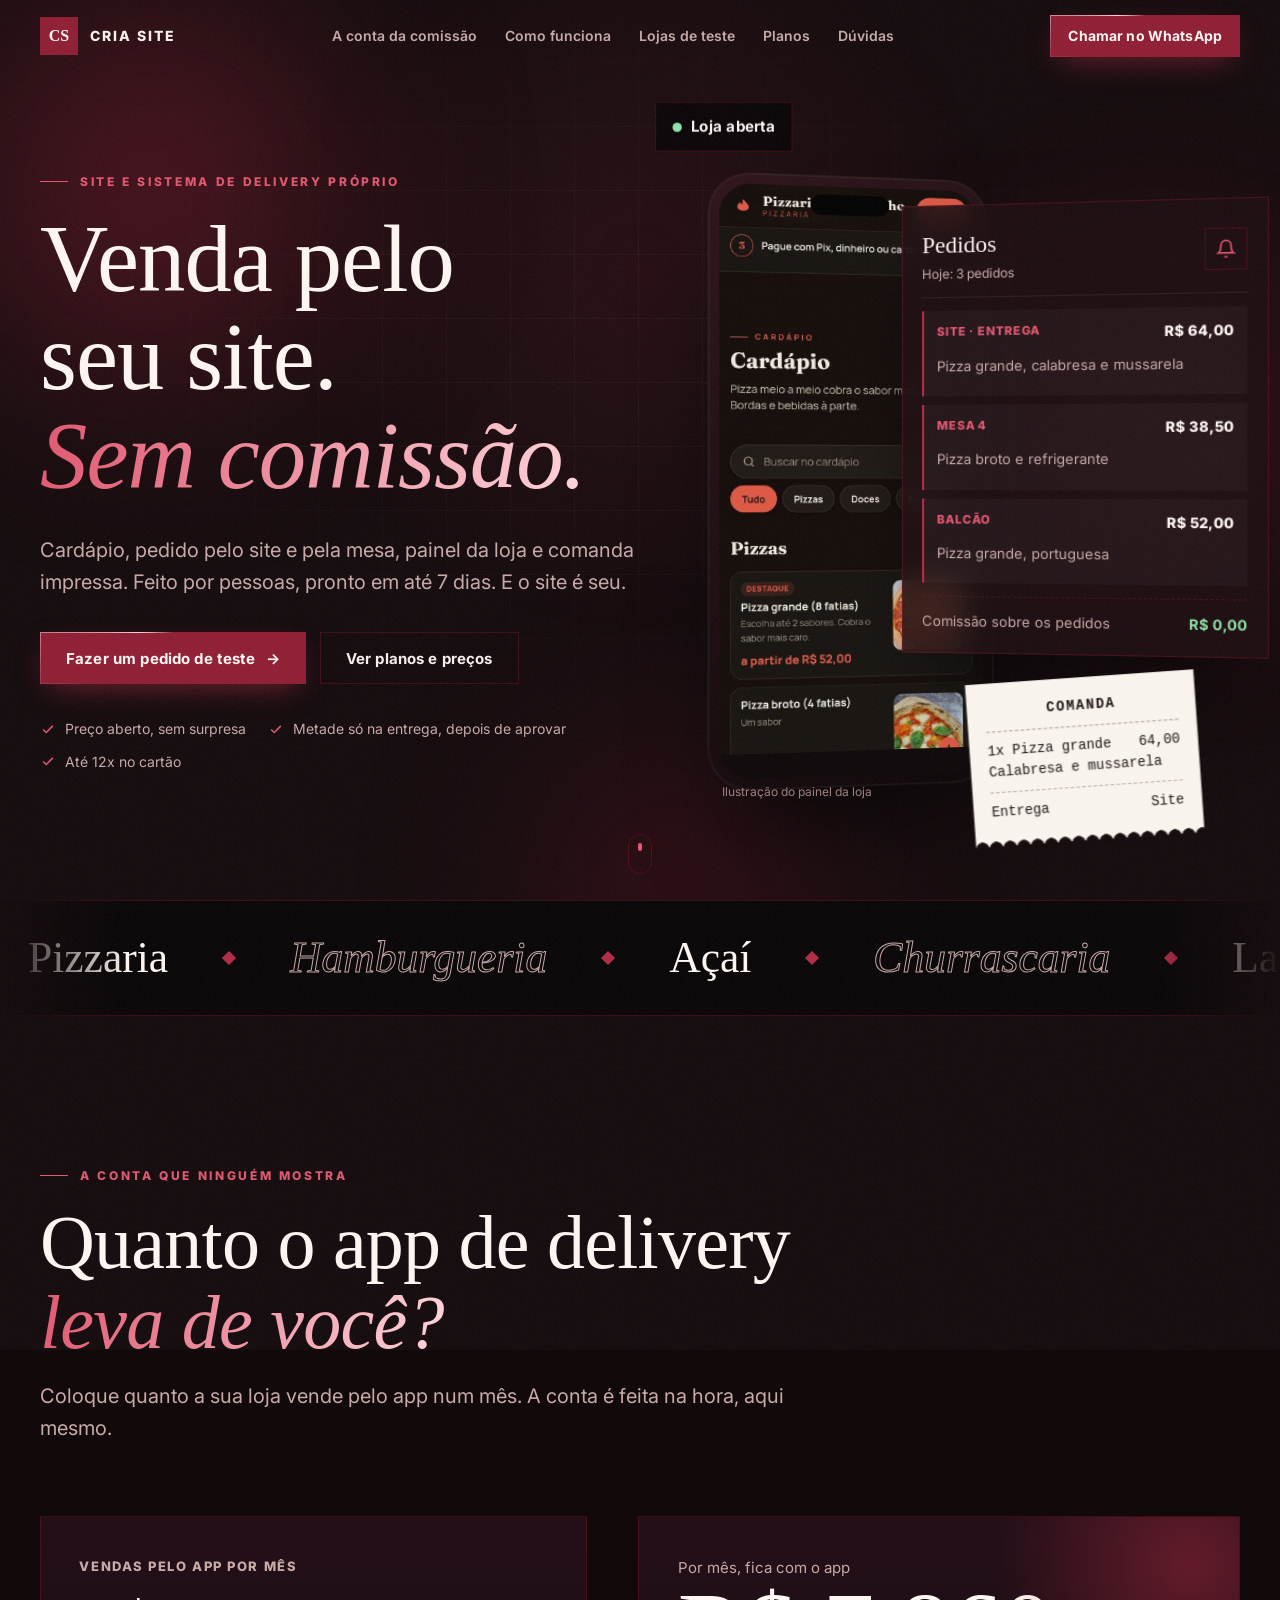
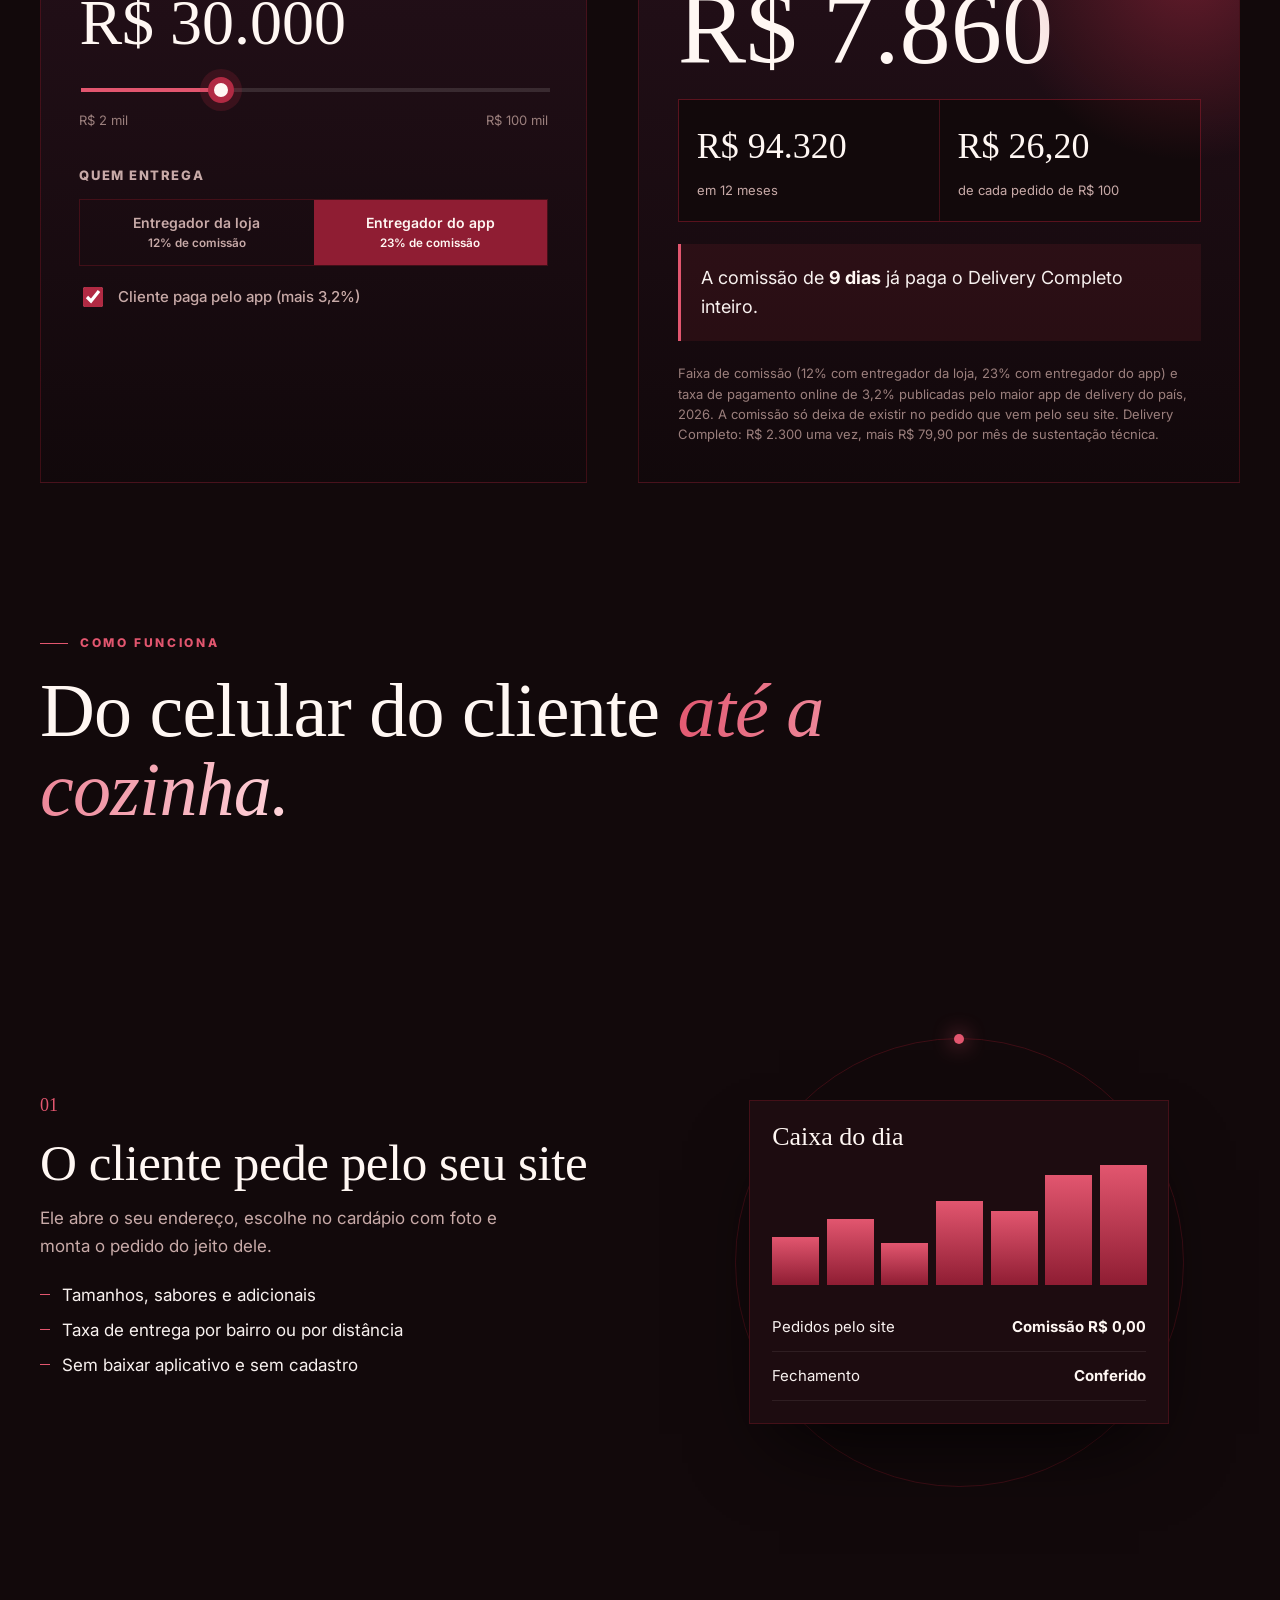
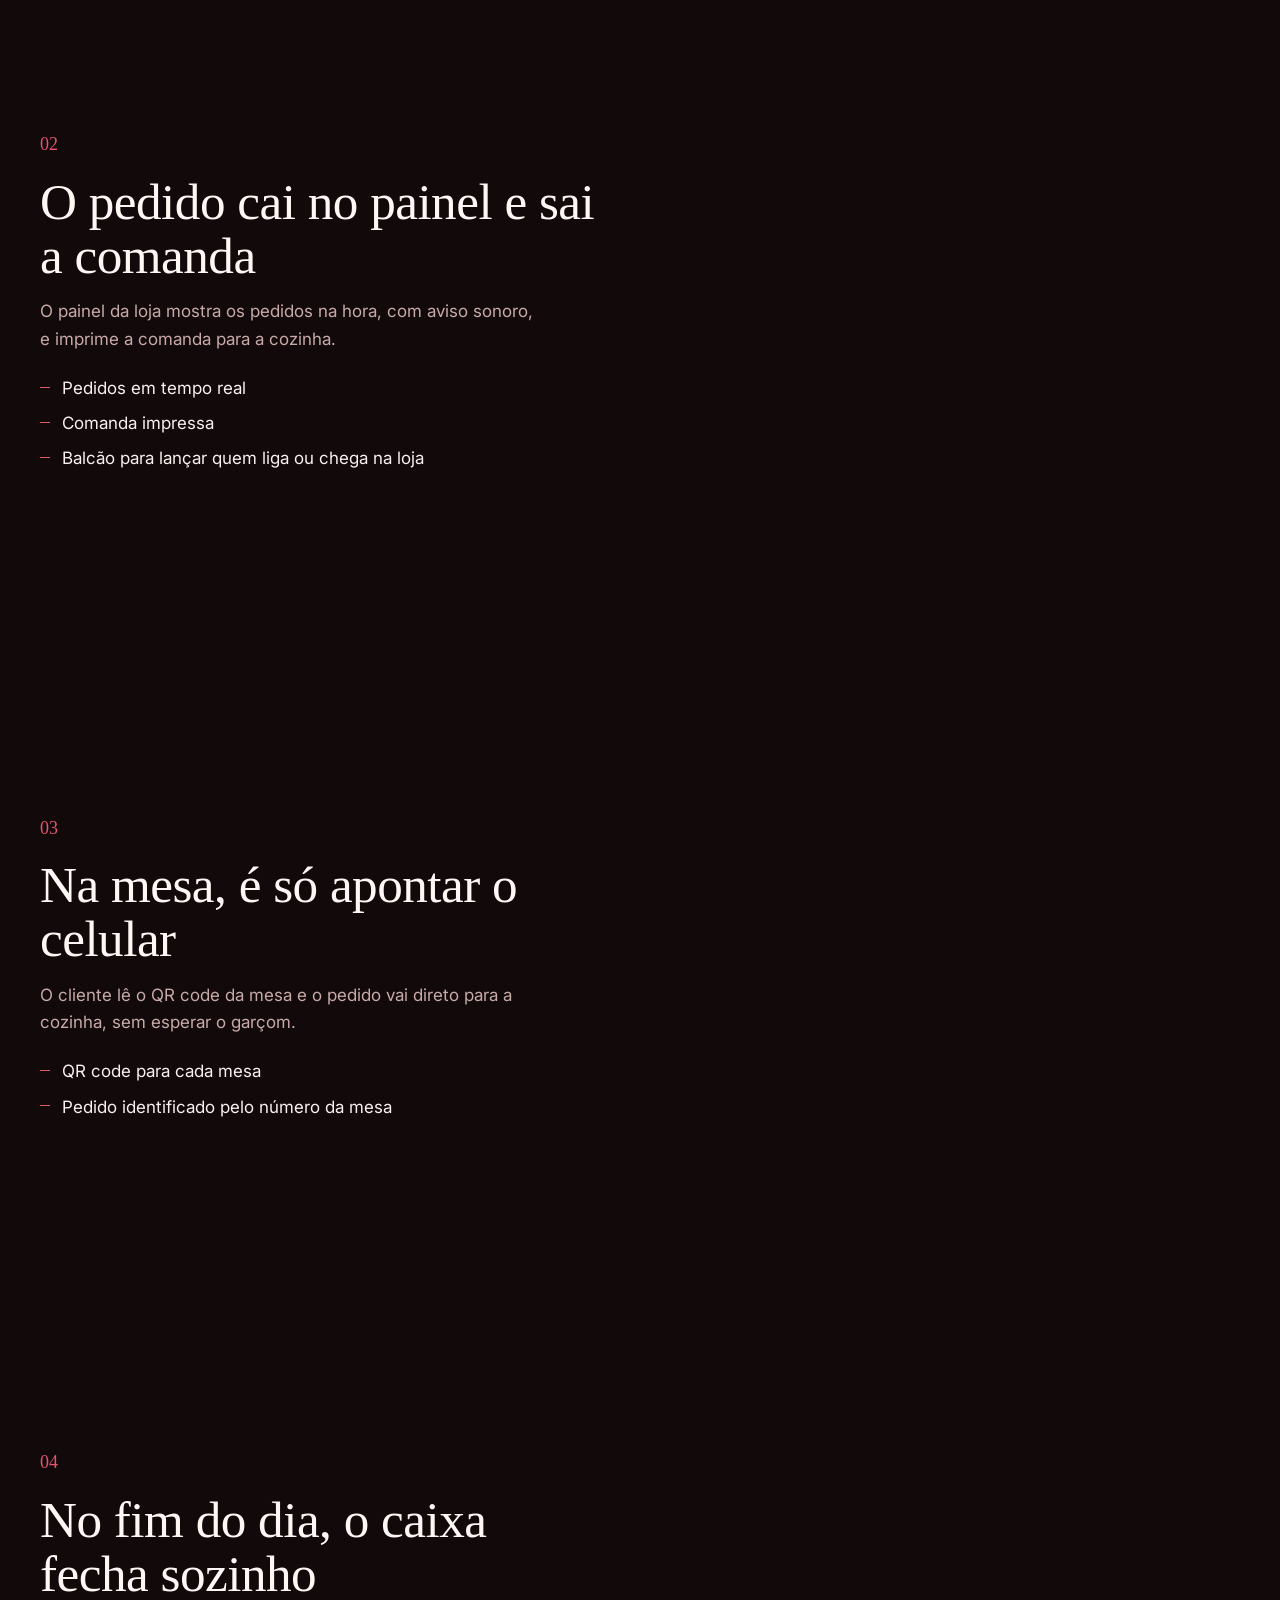
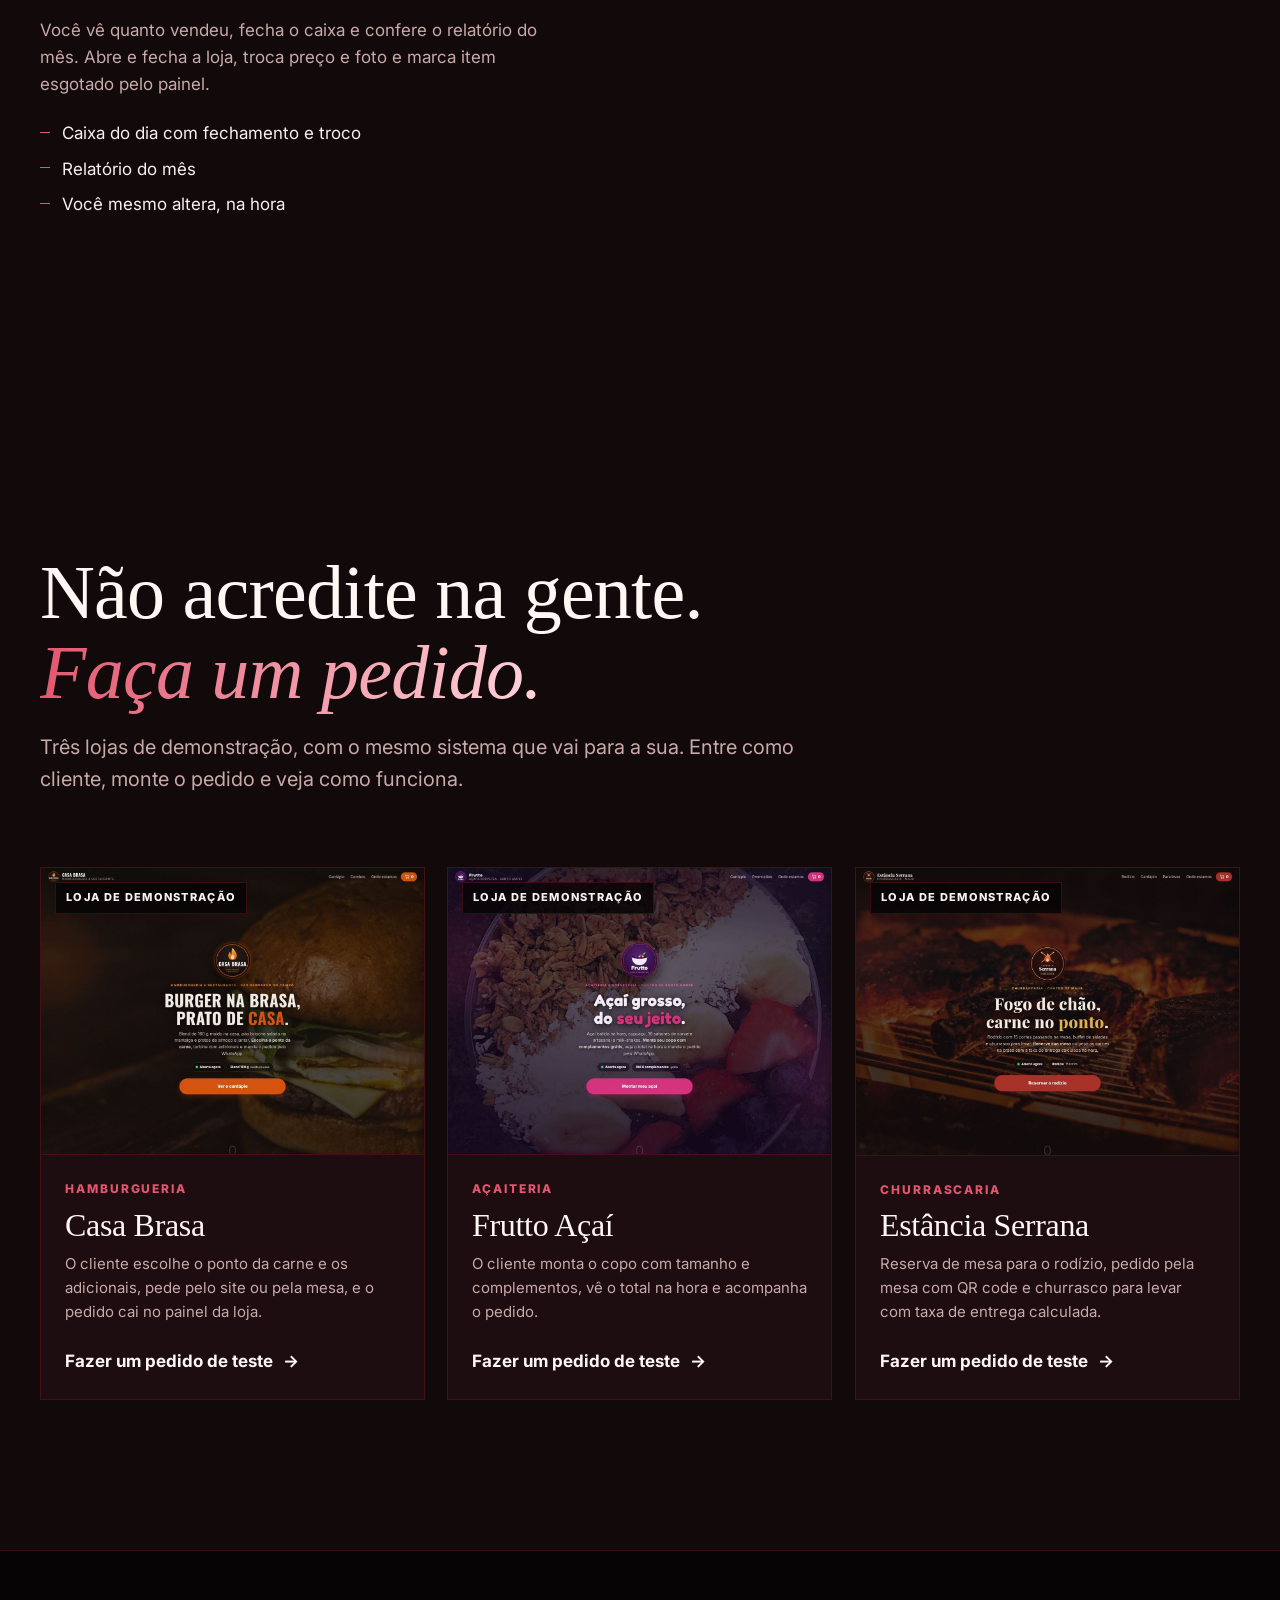
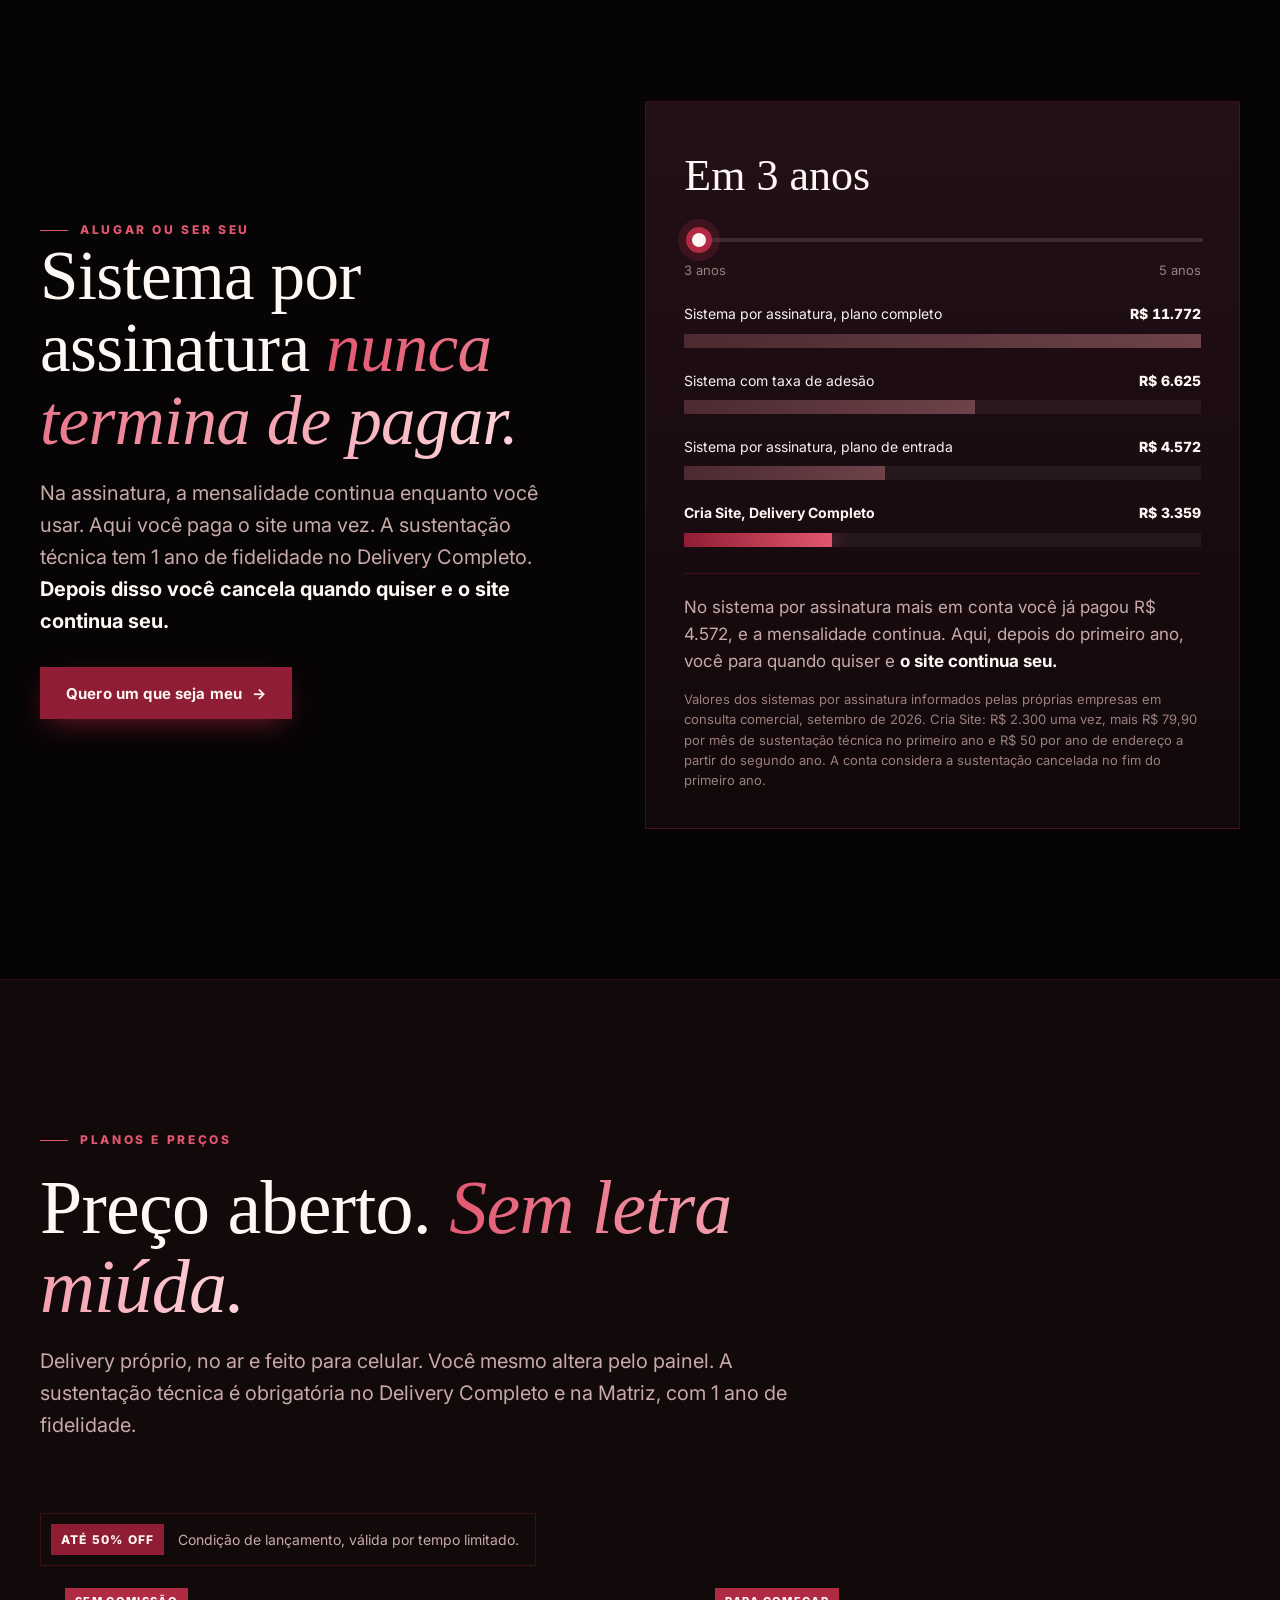
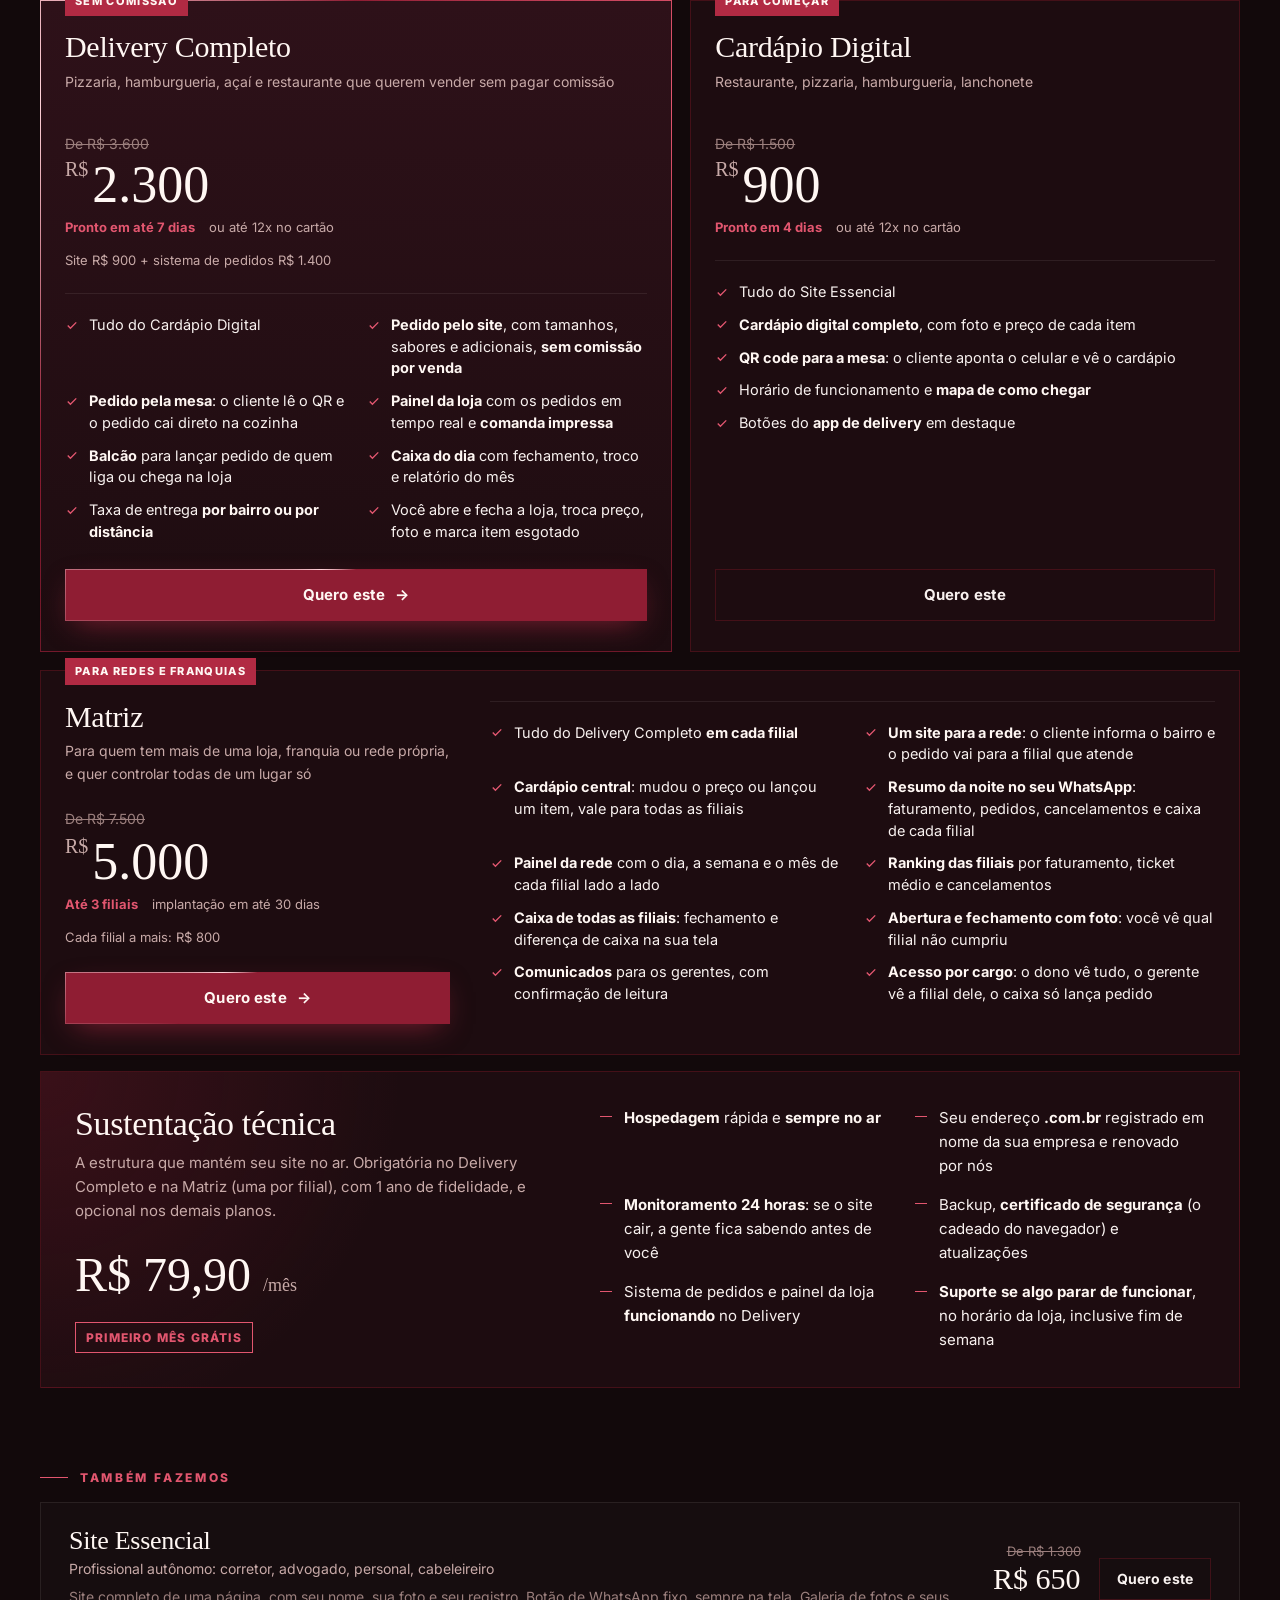
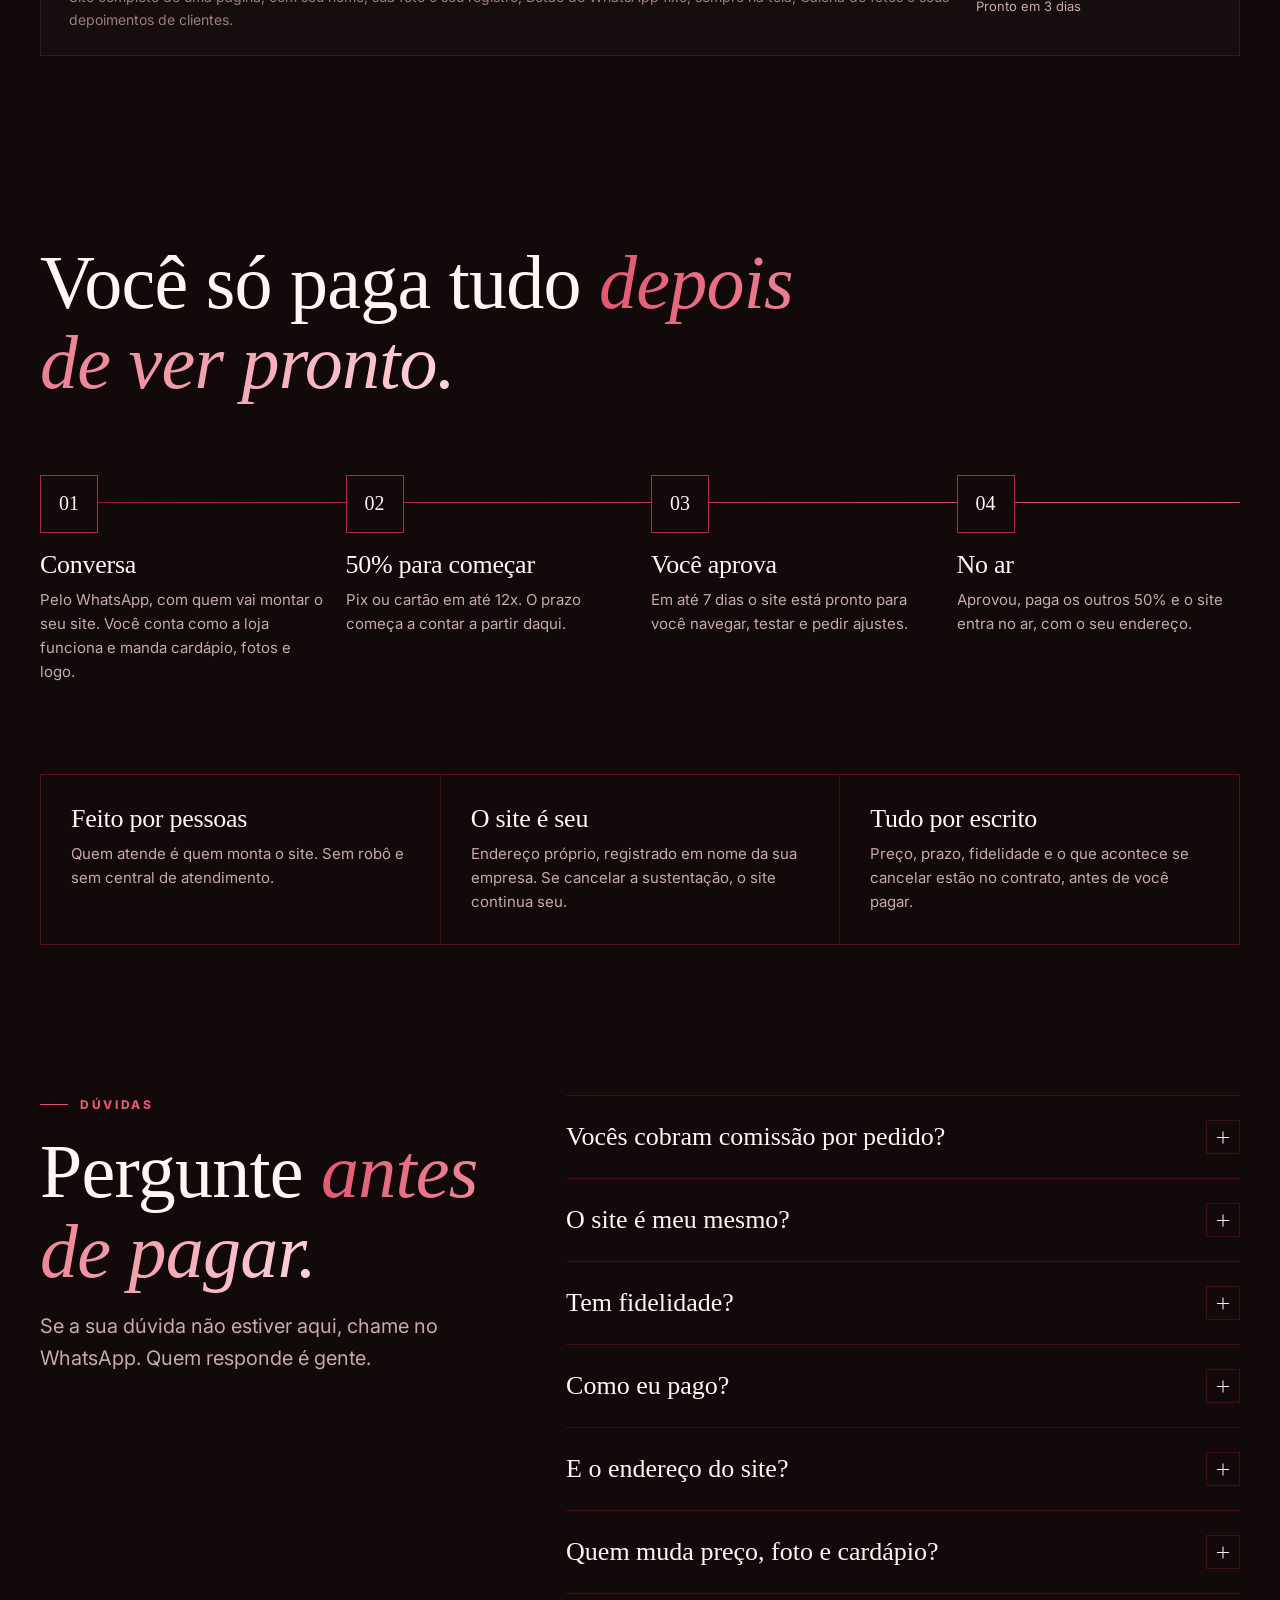
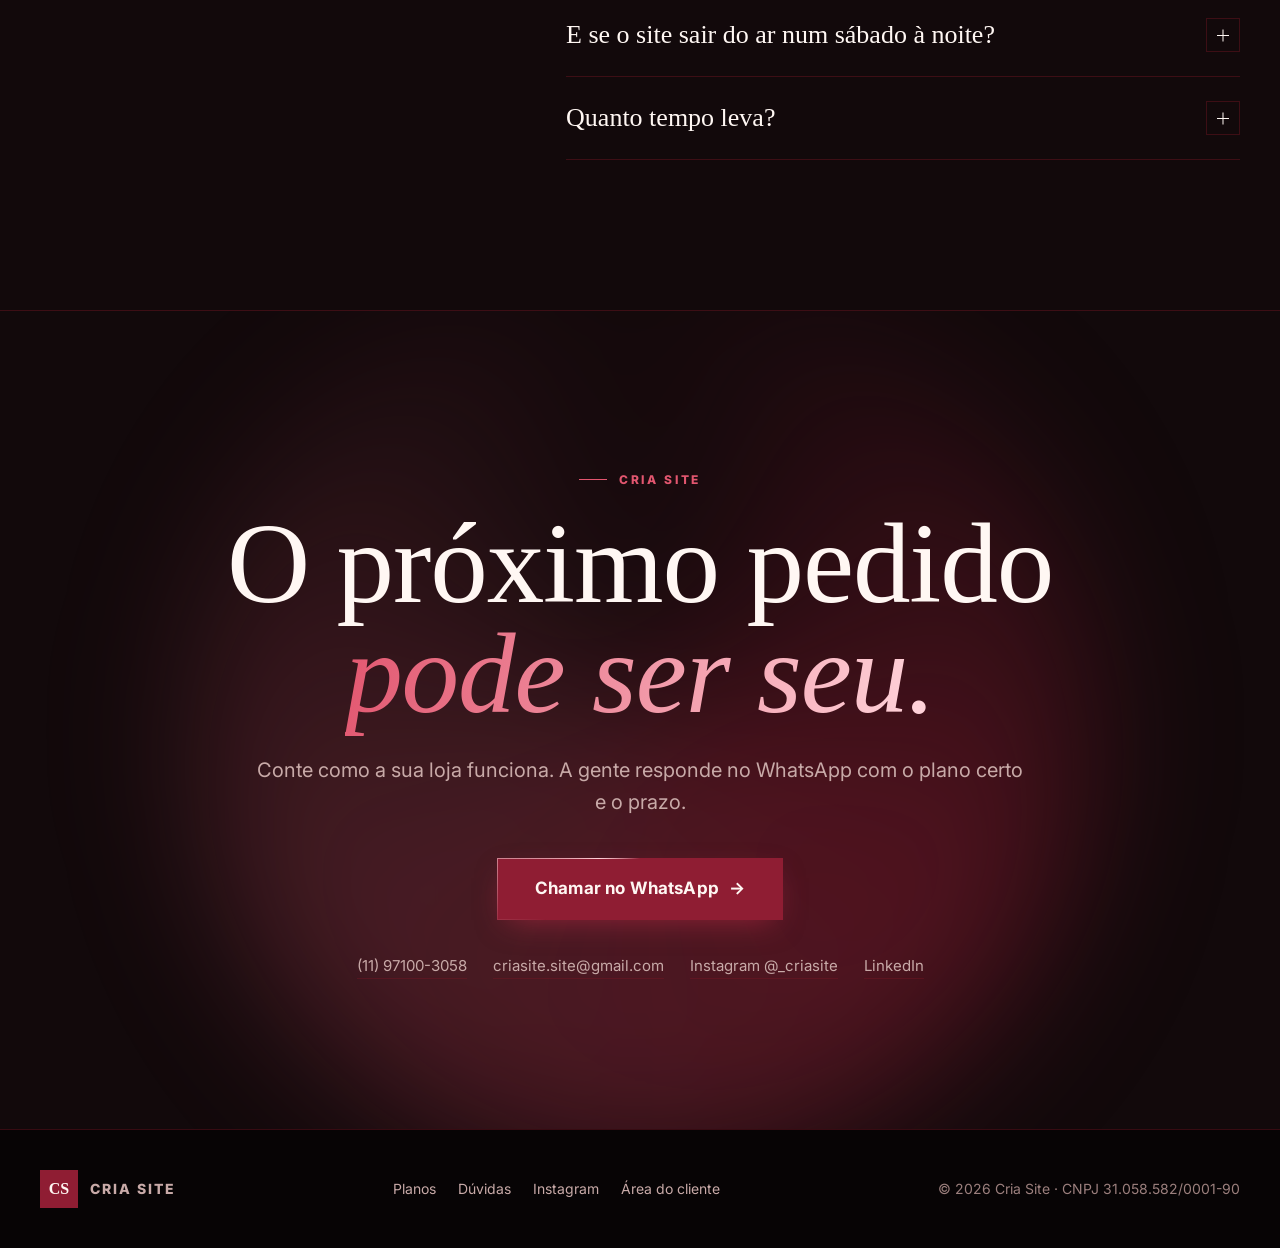
==== commit 35435940: "Site: plano Matriz para redes e franquias no lugar do Site Completo Co-Authored-By: Claude Opus 5.5 " ====
--- a/index.html
+++ b/index.html
@@ -401,6 +401,10 @@
 .promo span { padding: 6px 10px; background: var(--accent); color: var(--white); font-weight: 800; font-size: 12px; letter-spacing: .1em; text-transform: uppercase; }
 .plans { display: grid; grid-template-columns: 1.15fr 1fr; gap: 18px; align-items: stretch; }
 .plan.hot ul { grid-template-columns: 1fr 1fr; column-gap: 22px; }
+.plan.matriz { grid-column: 1 / -1; display: grid; grid-template-columns: minmax(0, .85fr) minmax(0, 1.6fr); column-gap: 40px; align-items: start; }
+.plan.matriz .for { min-height: 0; }
+.plan.matriz .btn { margin-top: 24px; }
+.plan.matriz ul { grid-template-columns: 1fr 1fr; column-gap: 22px; margin: 0; }
 .outros { margin-top: clamp(50px, 7vw, 80px); display: grid; gap: 14px; }
 .mini { display: grid; grid-template-columns: 1fr auto; gap: 24px; align-items: center; padding: 24px 28px; border: 1px solid var(--line-2); background: rgba(255,255,255,.02); transition: border-color .4s, background .4s; }
 .mini:hover { border-color: var(--line); background: var(--paper-2); }
@@ -511,6 +515,8 @@
   .demos { grid-template-columns: 1fr; }
   .plans { grid-template-columns: 1fr; }
   .plan .for { min-height: 0; }
+  .plan.matriz { grid-template-columns: 1fr; }
+  .plan.matriz ul { margin-top: 24px; }
   .others { grid-template-columns: 1fr; }
   .flow { grid-template-columns: 1fr 1fr; row-gap: 40px; }
   .flow::before, .flow .fill { display: none; }
@@ -526,7 +532,7 @@
   .step { min-height: 64vh; align-content: start; padding-top: 40px; }
 }
 @media (max-width: 600px) {
-  .plan.hot ul { grid-template-columns: 1fr; }
+  .plan.hot ul, .plan.matriz ul { grid-template-columns: 1fr; }
   .mini { grid-template-columns: 1fr; }
   .mini-preco { justify-items: start; text-align: left; }
   .flow { grid-template-columns: 1fr; }
@@ -814,7 +820,7 @@
       <div class="sec-head">
         <p class="kicker rv">Planos e preços</p>
         <h2 class="rv" style="--d:.08s">Preço aberto. <span class="accent-text">Sem letra miúda.</span></h2>
-        <p class="lede rv" style="--d:.16s">Delivery próprio, no ar e feito para celular. Você mesmo altera pelo painel. A sustentação técnica é obrigatória só no Delivery Completo, com 1 ano de fidelidade.</p>
+        <p class="lede rv" style="--d:.16s">Delivery próprio, no ar e feito para celular. Você mesmo altera pelo painel. A sustentação técnica é obrigatória no Delivery Completo e na Matriz, com 1 ano de fidelidade.</p>
       </div>
       <p class="promo rv"><span>Até 50% off</span> Condição de lançamento, válida por tempo limitado.</p>
 
@@ -855,11 +861,35 @@
           </ul>
           <a class="btn ghost" href="https://wa.me/5511971003058?text=Ol%C3%A1%2C%20quero%20o%20Card%C3%A1pio%20Digital%20da%20Cria%20Site." target="_blank" rel="noreferrer">Quero este</a>
         </article>
+        <article class="plan matriz rv" style="--d:.2s">
+          <span class="pill">Para redes e franquias</span>
+          <div>
+            <h3>Matriz</h3>
+            <p class="for">Para quem tem mais de uma loja, franquia ou rede própria, e quer controlar todas de um lugar só</p>
+            <s>De R$ 7.500</s>
+            <p class="price"><small>R$</small><span class="count" data-to="5000">5.000</span></p>
+            <p class="meta"><span>Até 3 filiais</span><span>implantação em até 30 dias</span></p>
+            <p class="split">Cada filial a mais: R$ 800</p>
+            <a class="btn ring" href="https://wa.me/5511971003058?text=Ol%C3%A1%2C%20quero%20o%20plano%20Matriz%20da%20Cria%20Site." target="_blank" rel="noreferrer">Quero este <span class="arrow">→</span></a>
+          </div>
+          <ul>
+            <li>Tudo do Delivery Completo <b>em cada filial</b></li>
+            <li><b>Um site para a rede</b>: o cliente informa o bairro e o pedido vai para a filial que atende</li>
+            <li><b>Cardápio central</b>: mudou o preço ou lançou um item, vale para todas as filiais</li>
+            <li><b>Resumo da noite no seu WhatsApp</b>: faturamento, pedidos, cancelamentos e caixa de cada filial</li>
+            <li><b>Painel da rede</b> com o dia, a semana e o mês de cada filial lado a lado</li>
+            <li><b>Ranking das filiais</b> por faturamento, ticket médio e cancelamentos</li>
+            <li><b>Caixa de todas as filiais</b>: fechamento e diferença de caixa na sua tela</li>
+            <li><b>Abertura e fechamento com foto</b>: você vê qual filial não cumpriu</li>
+            <li><b>Comunicados</b> para os gerentes, com confirmação de leitura</li>
+            <li><b>Acesso por cargo</b>: o dono vê tudo, o gerente vê a filial dele, o caixa só lança pedido</li>
+          </ul>
+        </article>
       </div>
       <div class="sust rv">
         <div>
           <h3>Sustentação técnica</h3>
-          <p class="lede" style="font-size:15px;margin-top:10px">A estrutura que mantém seu site no ar. Obrigatória no Delivery Completo, com 1 ano de fidelidade, e opcional nos demais planos.</p>
+          <p class="lede" style="font-size:15px;margin-top:10px">A estrutura que mantém seu site no ar. Obrigatória no Delivery Completo e na Matriz (uma por filial), com 1 ano de fidelidade, e opcional nos demais planos.</p>
           <p class="price">R$ 79,90 <small>/mês</small></p>
           <span class="gift">Primeiro mês grátis</span>
         </div>
@@ -877,10 +907,6 @@
         <article class="mini rv" style="--d:0s">
           <div><h3>Site Essencial</h3><p>Profissional autônomo: corretor, advogado, personal, cabeleireiro</p><p class="mini-itens">Site completo de uma página, com seu nome, sua foto e seu registro, Botão de WhatsApp fixo, sempre na tela, Galeria de fotos e seus depoimentos de clientes.</p></div>
           <div class="mini-preco"><s>De R$ 1.300</s><strong>R$ 650</strong><span>Pronto em 3 dias</span><a class="btn ghost small" href="https://wa.me/5511971003058?text=Ol%C3%A1%2C%20quero%20o%20Site%20Essencial%20da%20Cria%20Site." target="_blank" rel="noreferrer">Quero este</a></div>
-        </article>
-        <article class="mini rv" style="--d:.08s">
-          <div><h3>Site Completo</h3><p>Empresa com catálogo, equipe ou mais de uma unidade</p><p class="mini-itens">Tudo do Site Essencial, Uma página para cada assunto: início, serviços, equipe, sobre, unidades e contato, Catálogo de produtos ou imóveis, com busca e filtro por tipo, preço e bairro.</p></div>
-          <div class="mini-preco"><s>De R$ 7.500</s><strong>R$ 5.000</strong><span>Pronto em 7 dias</span><a class="btn ghost small" href="https://wa.me/5511971003058?text=Ol%C3%A1%2C%20quero%20o%20Site%20Completo%20da%20Cria%20Site." target="_blank" rel="noreferrer">Quero este</a></div>
         </article>
       </div>
     </div>
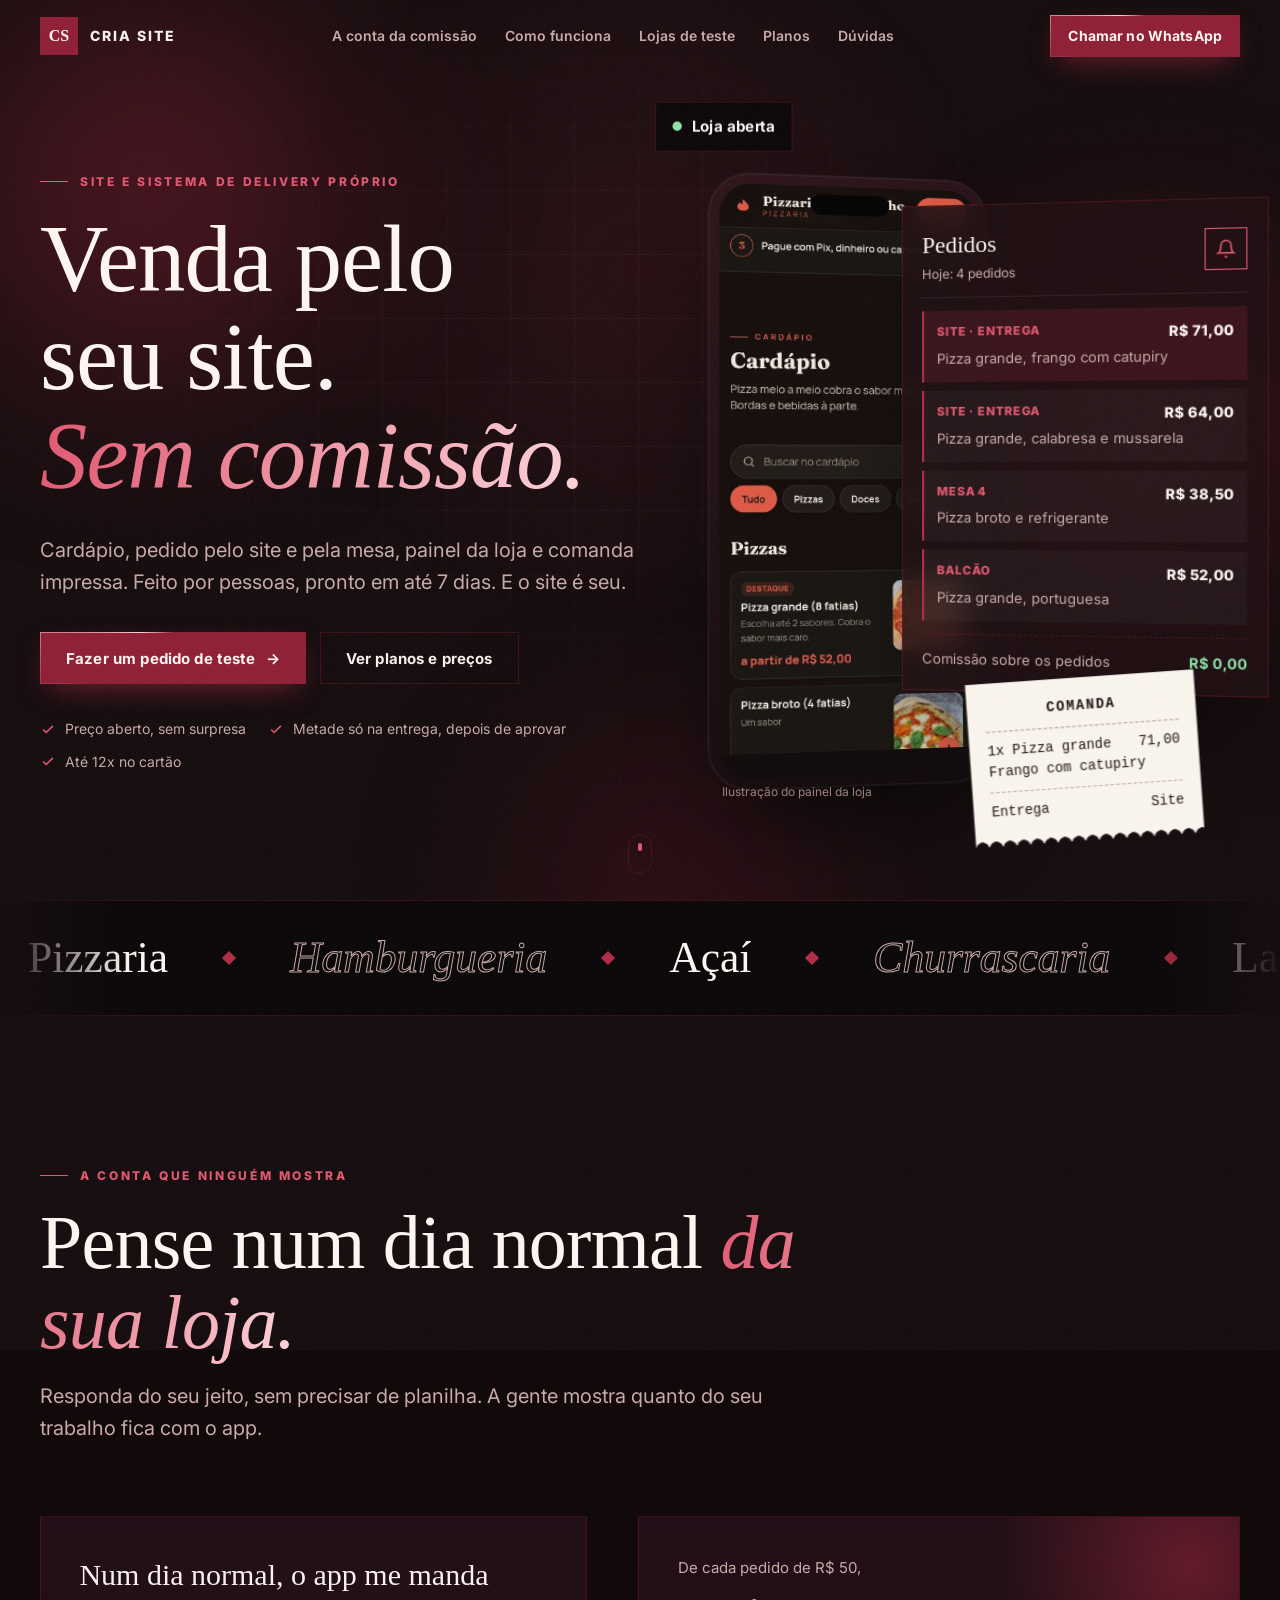
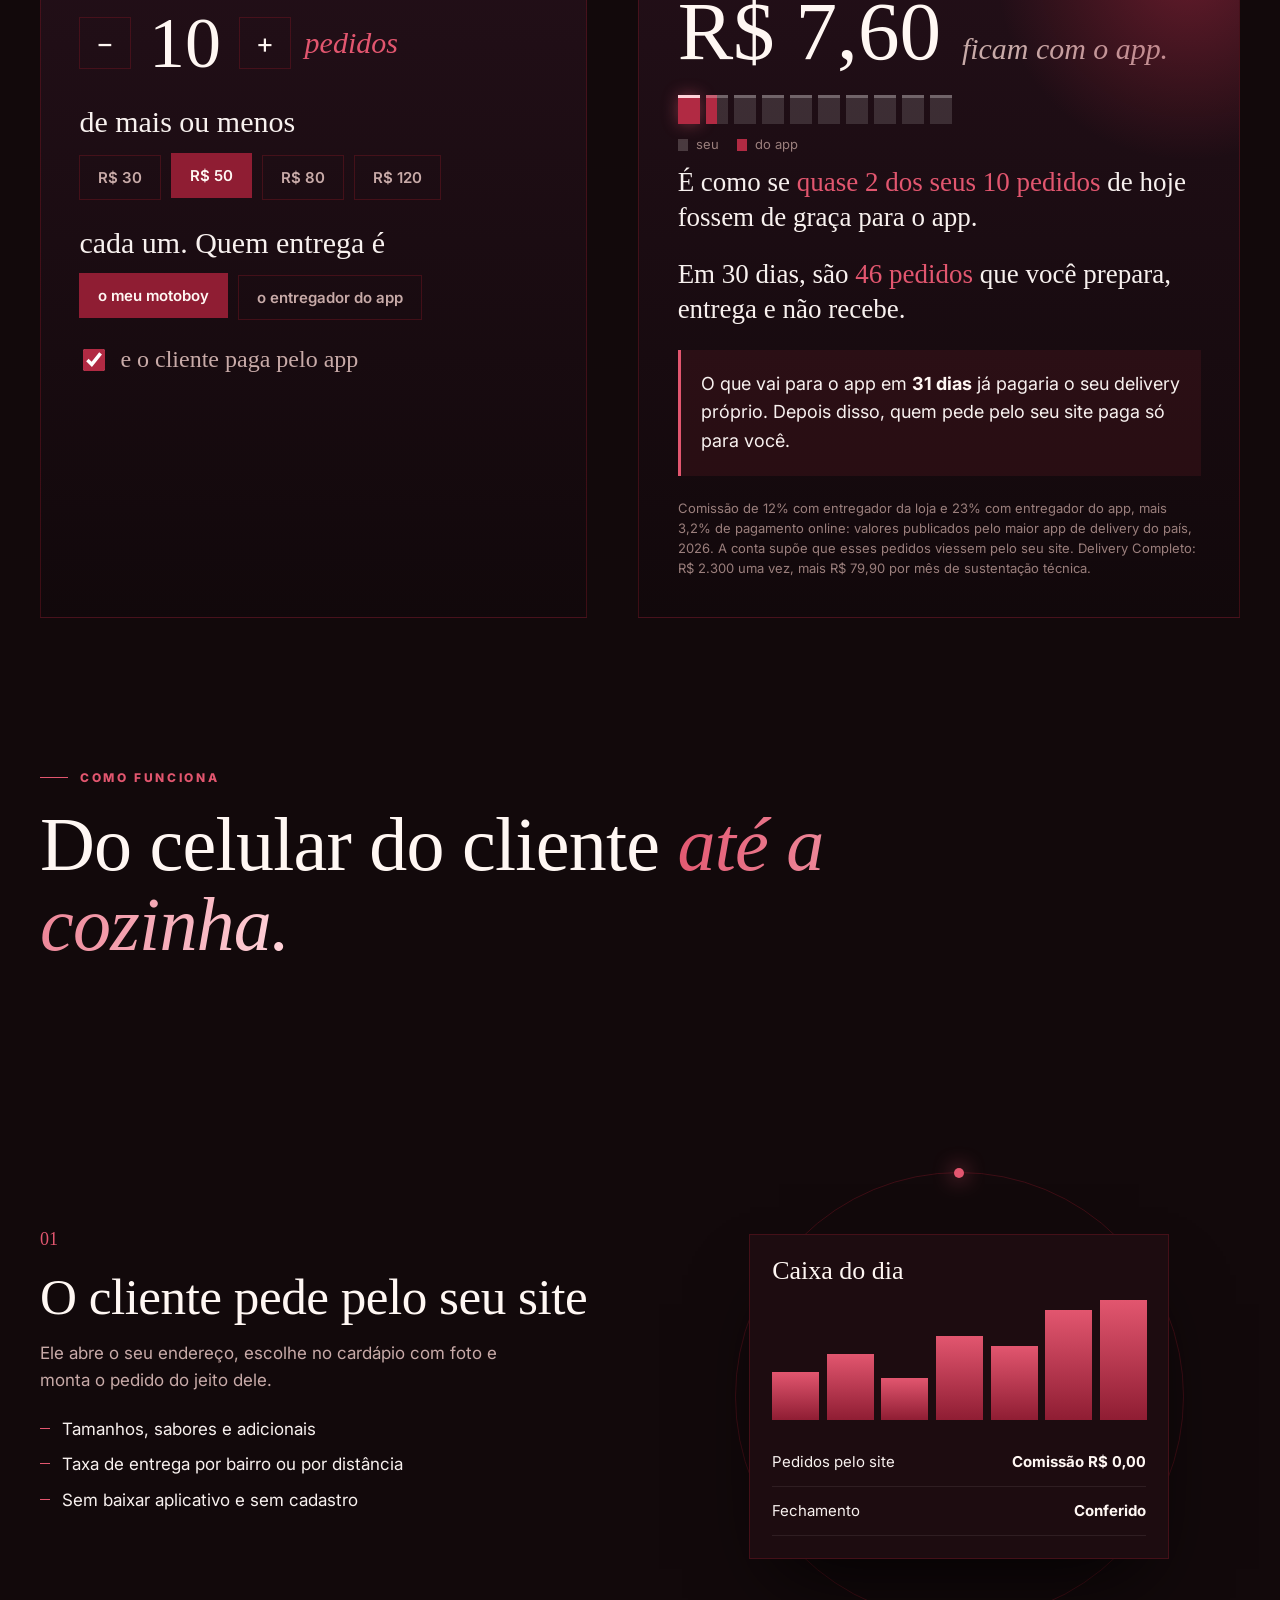
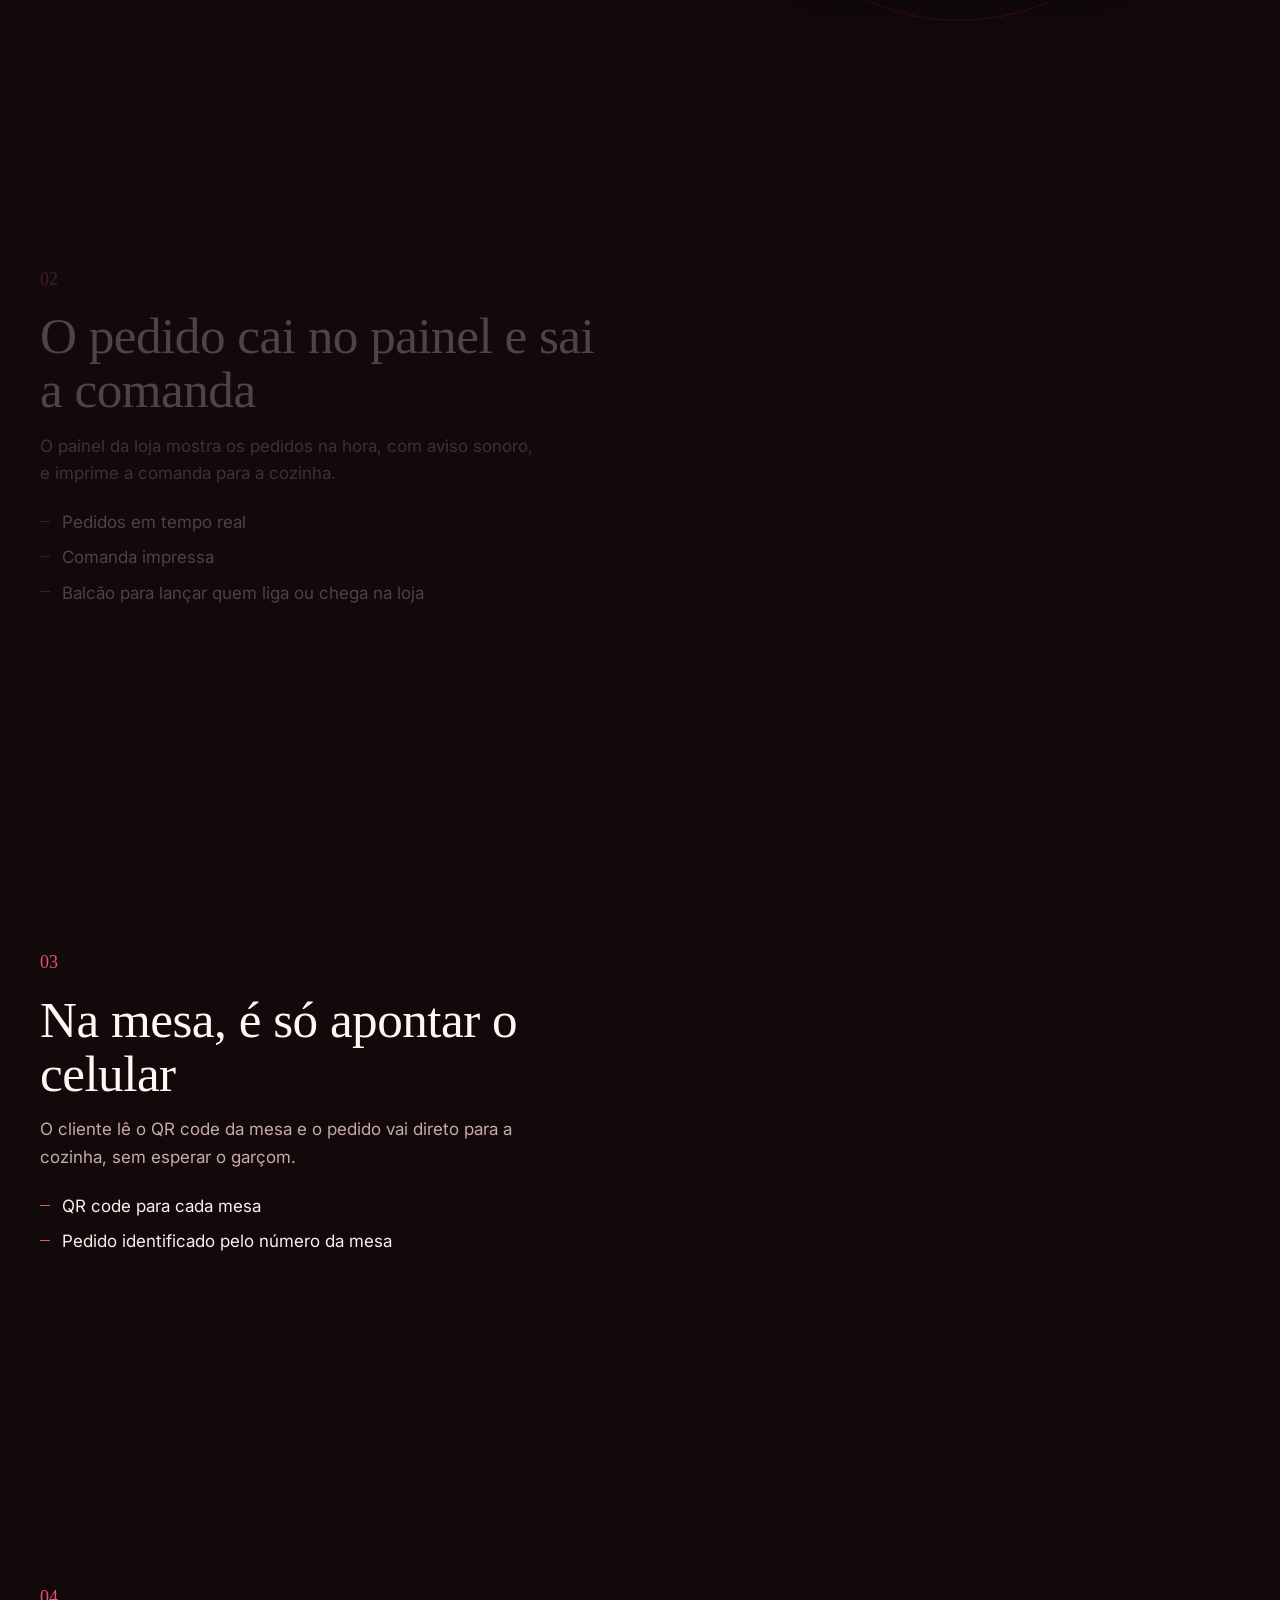
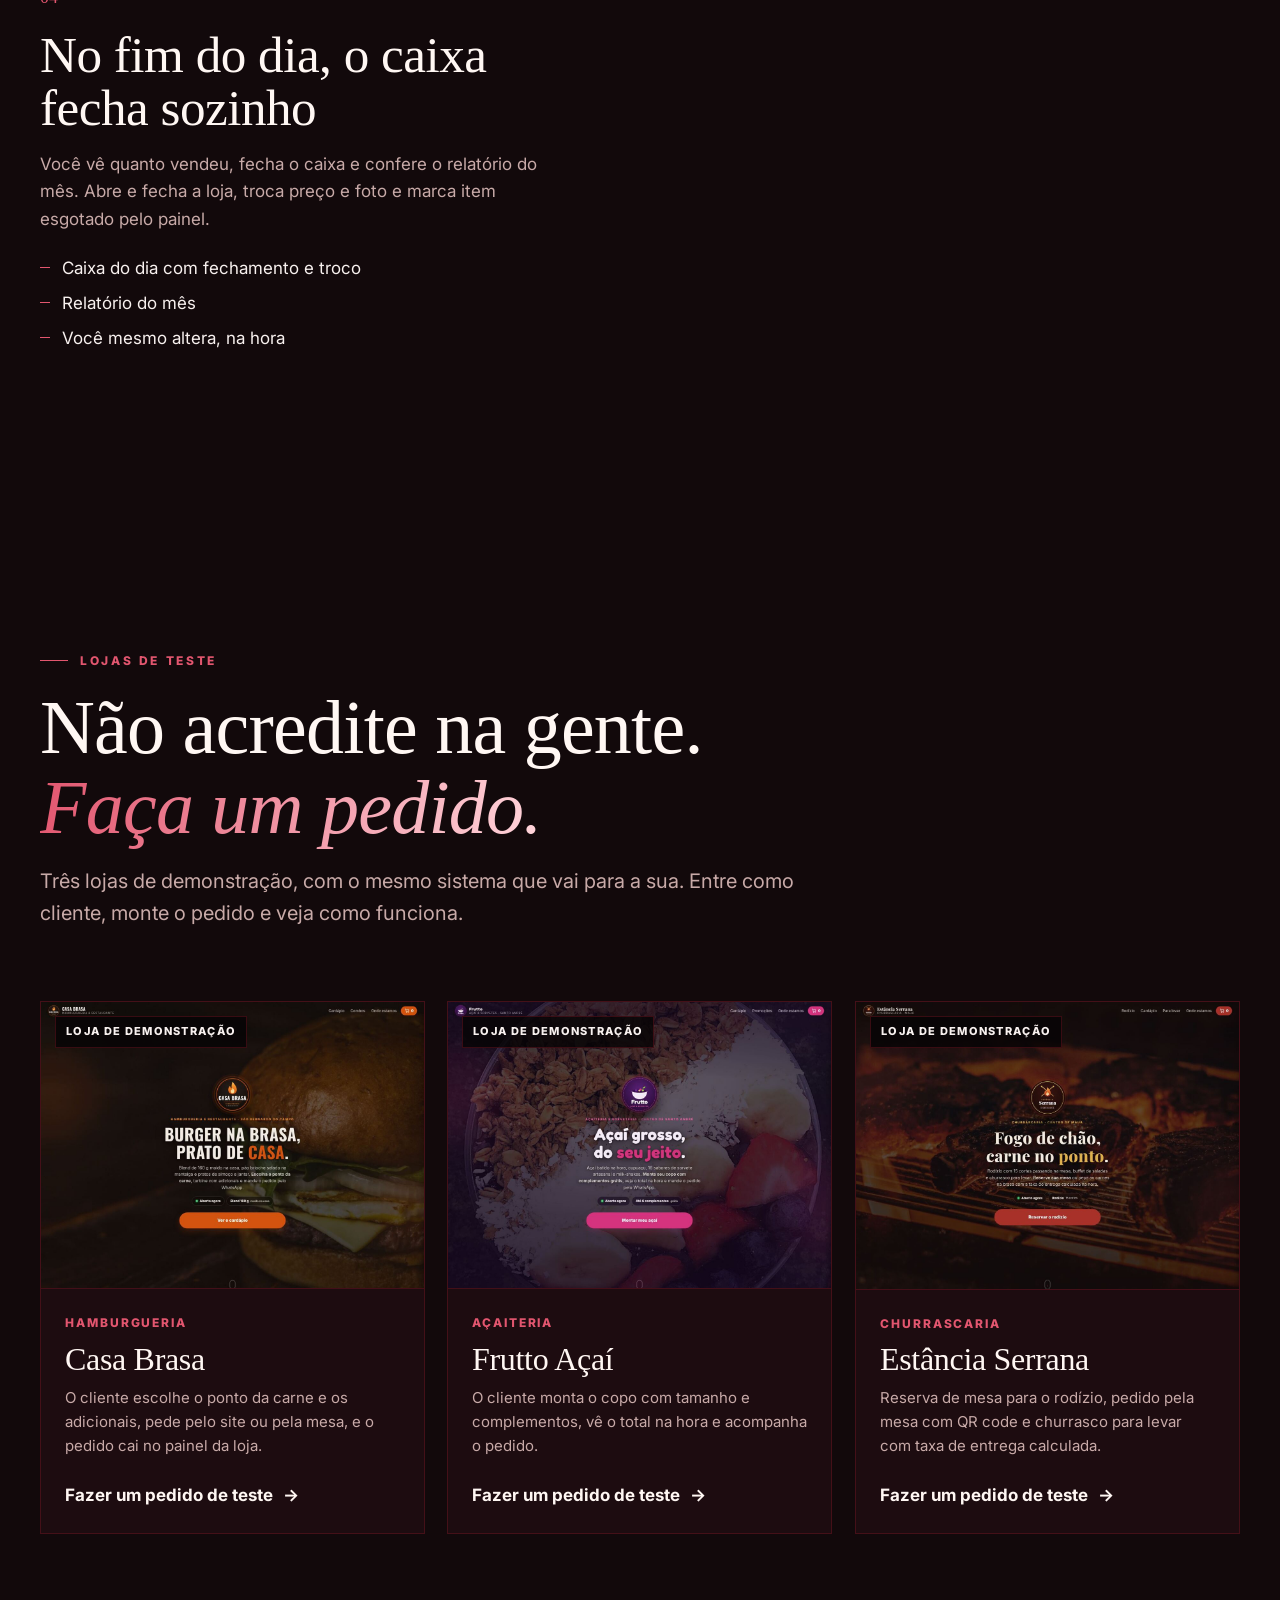
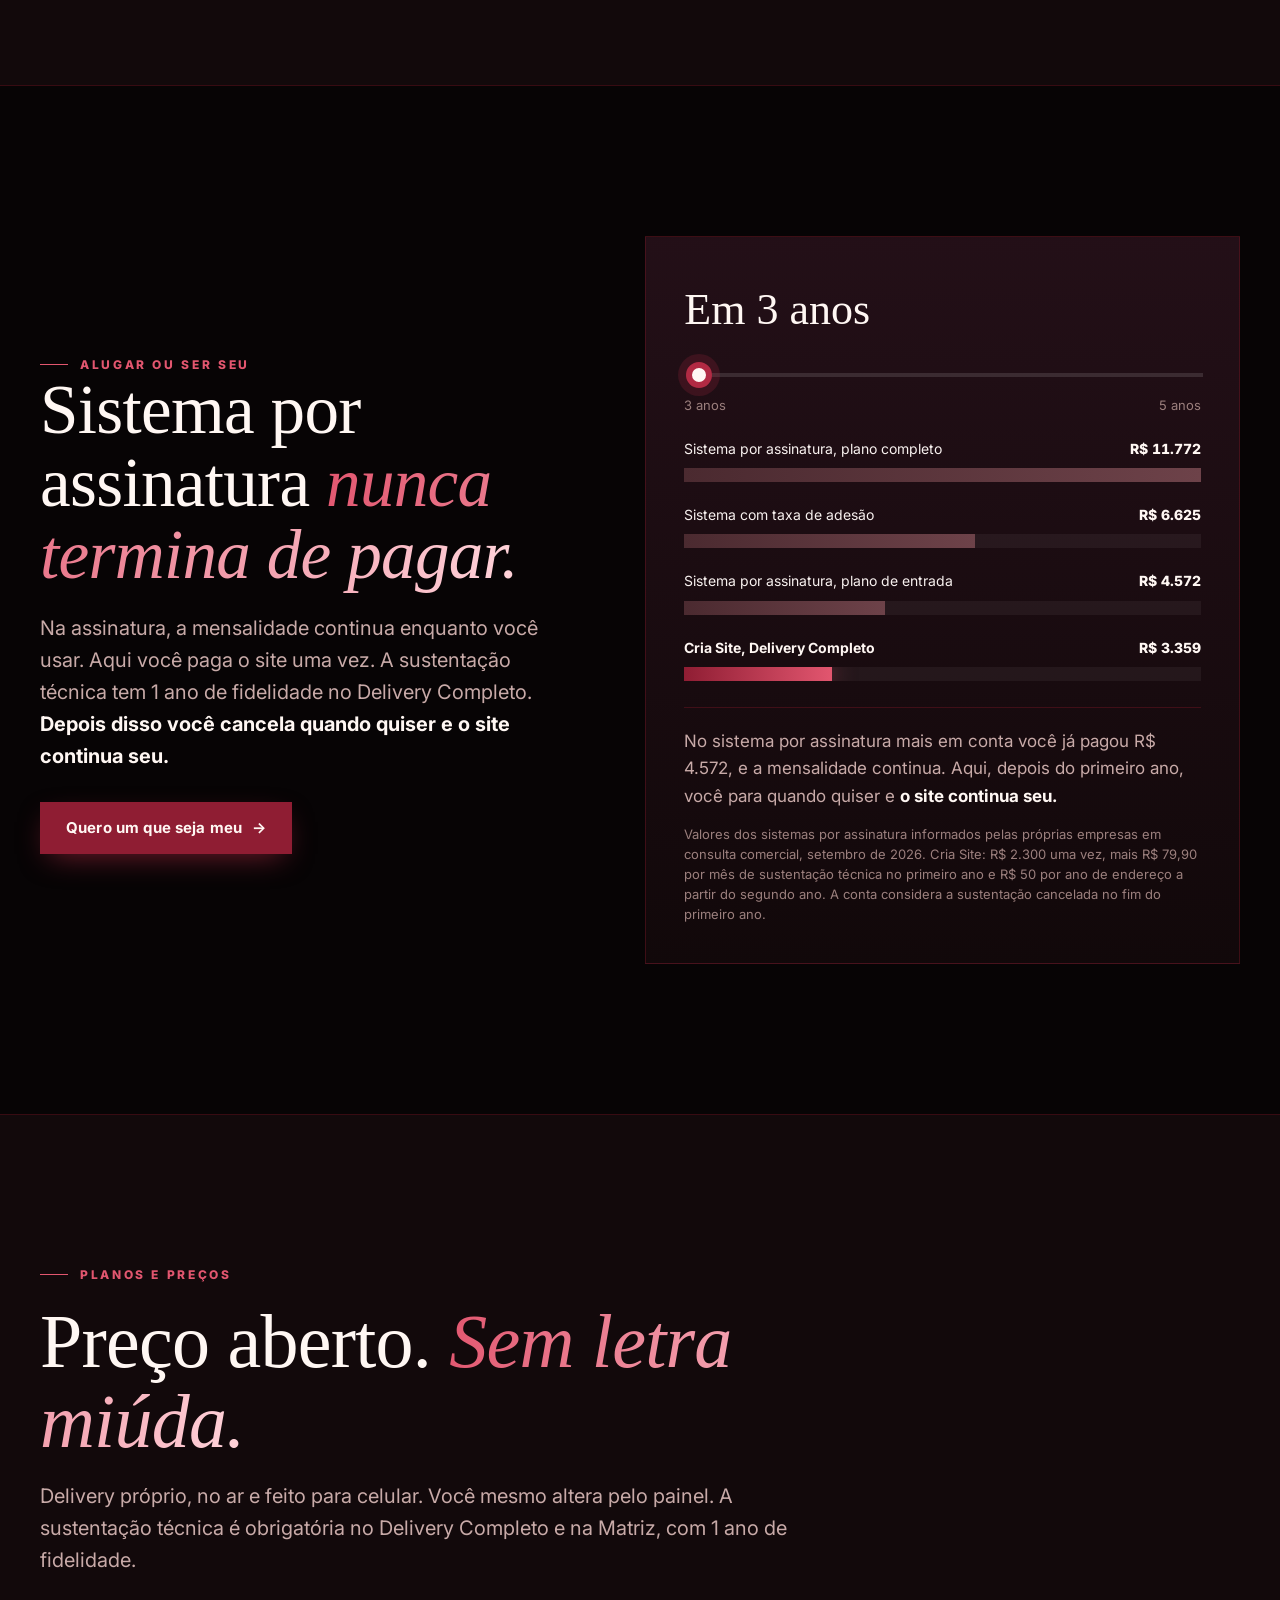
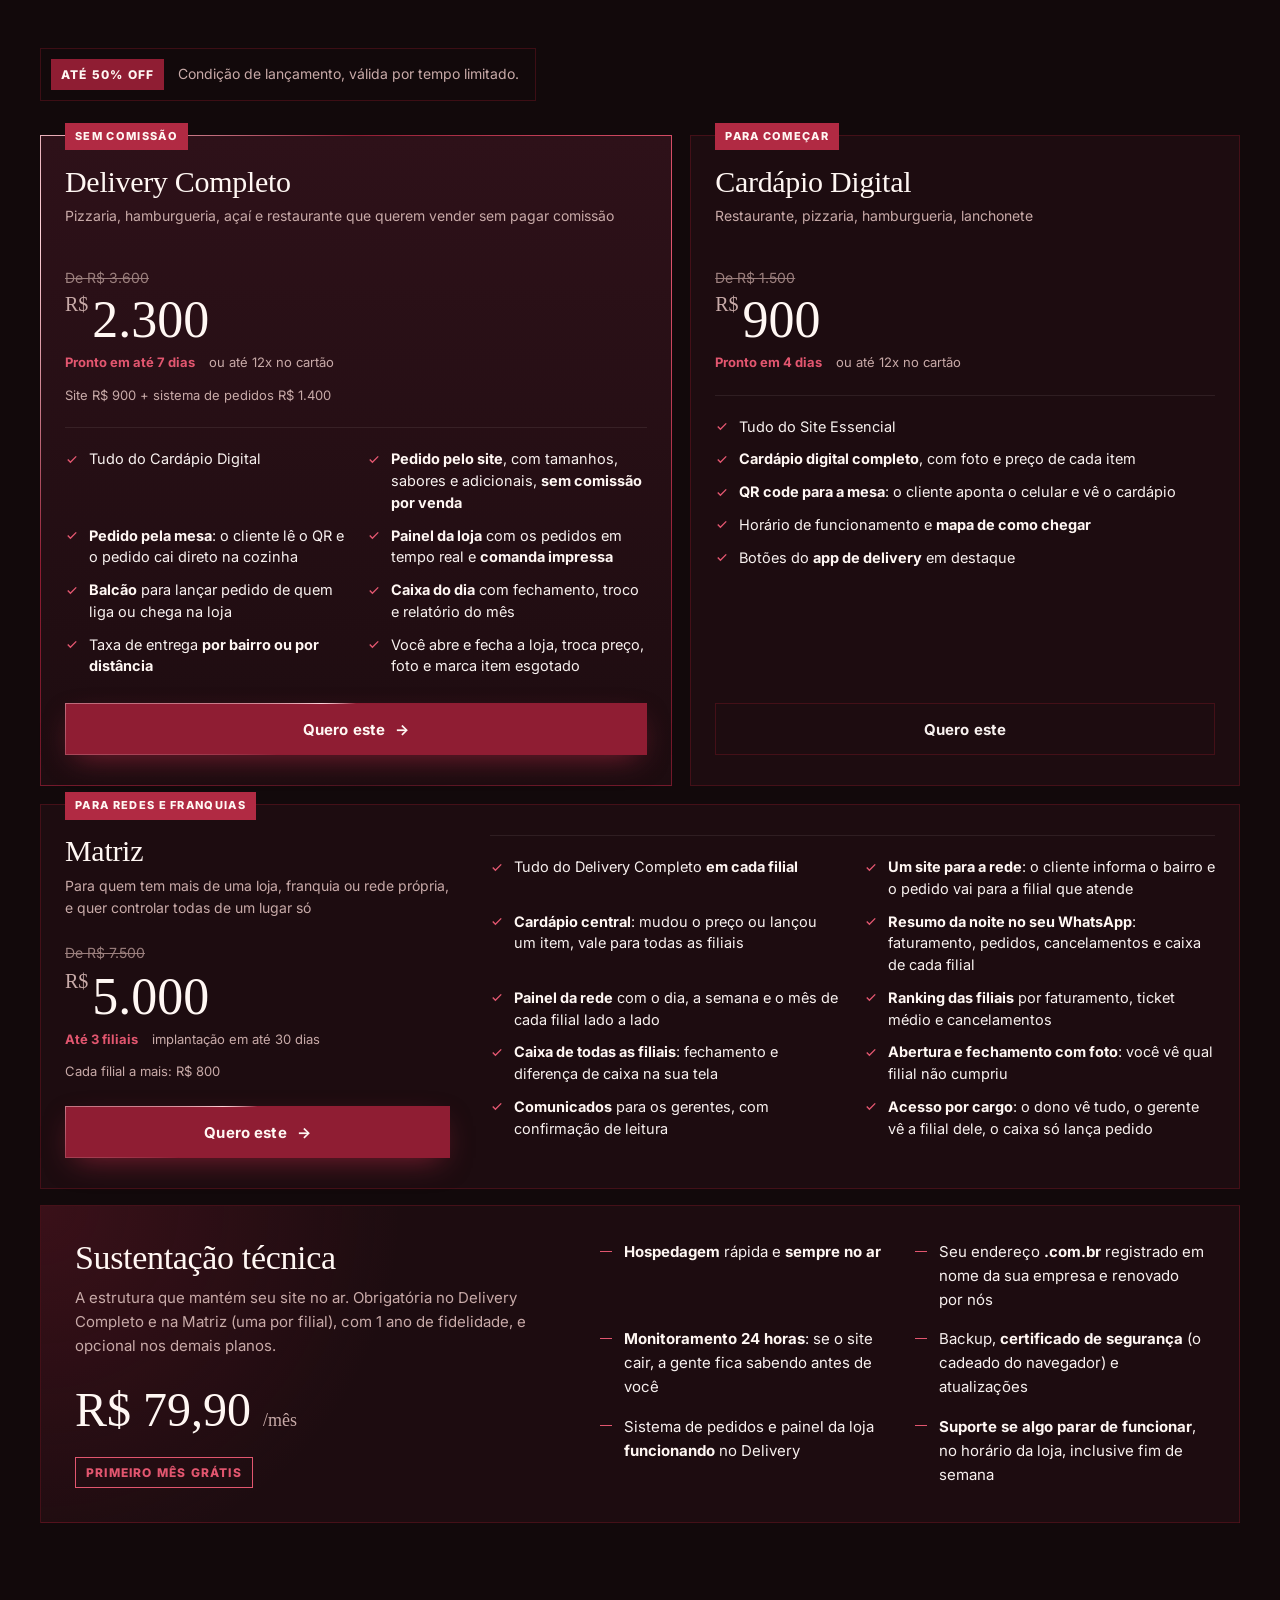
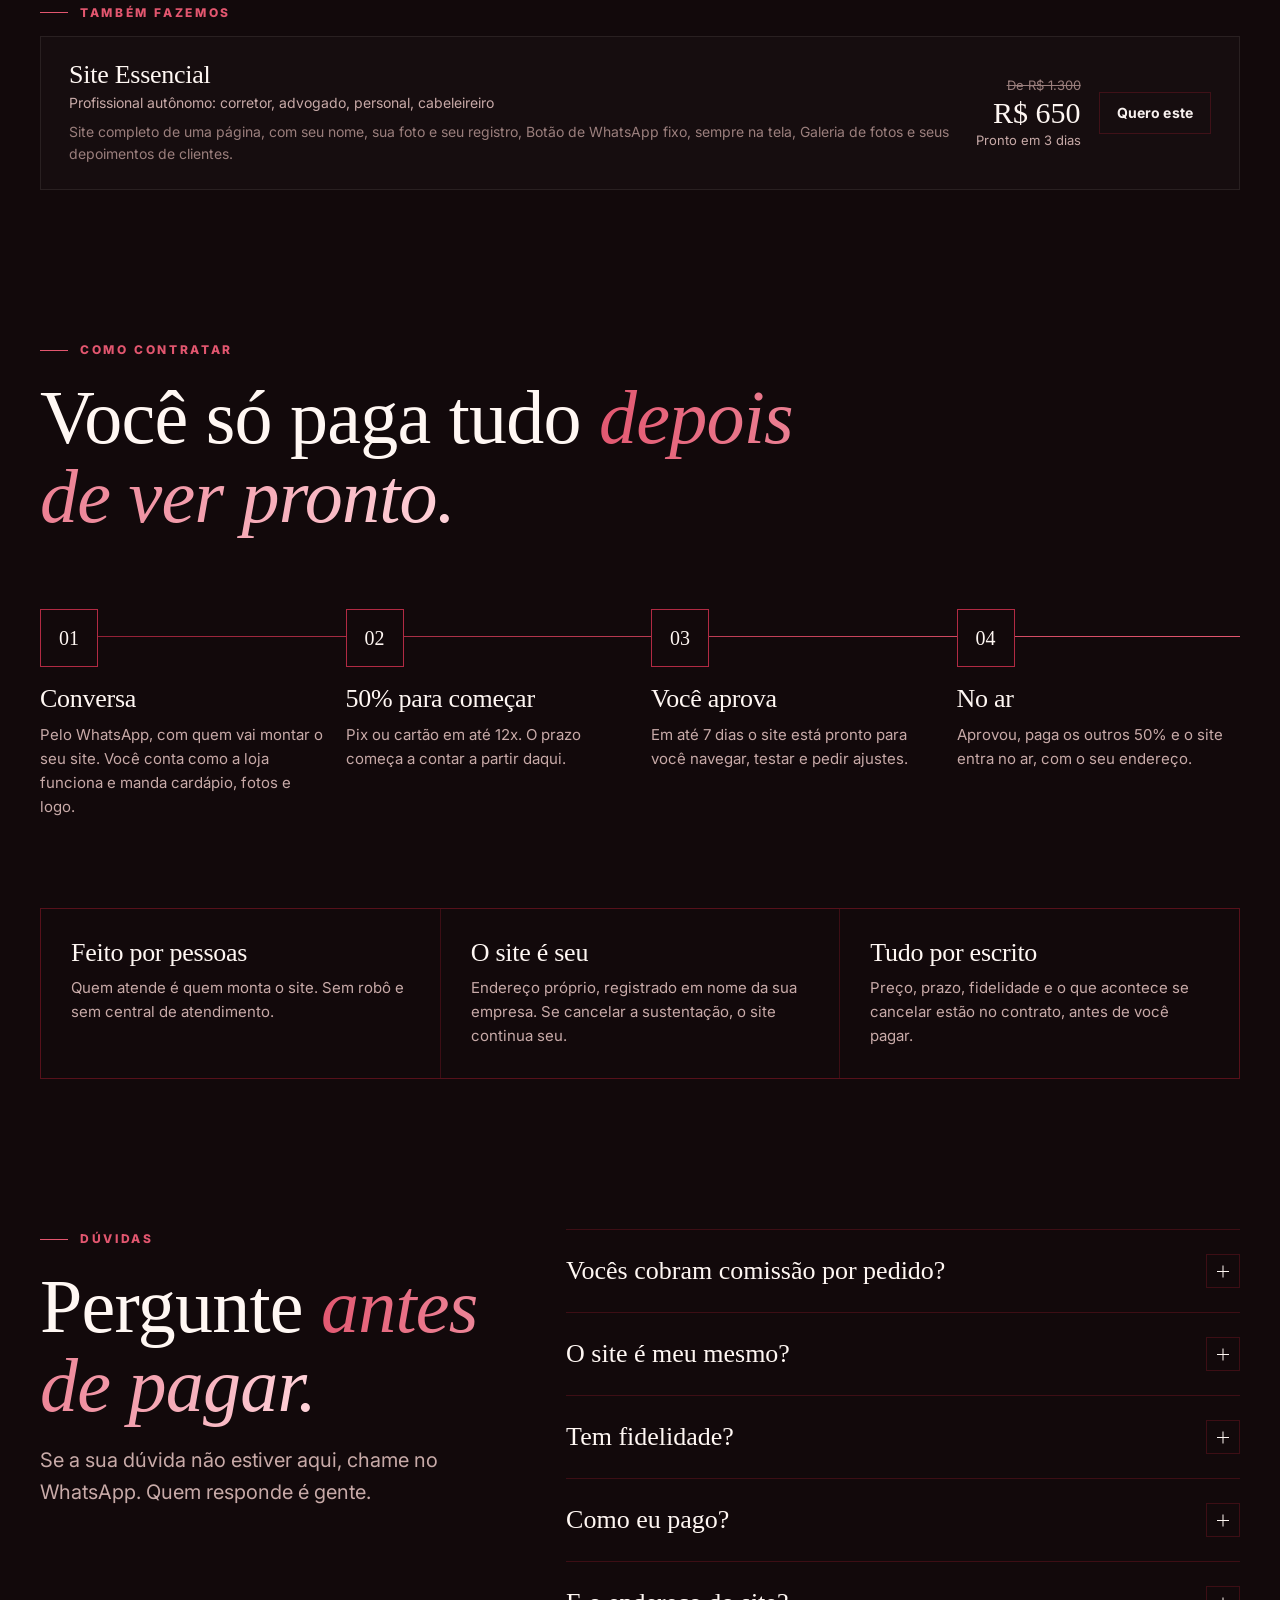
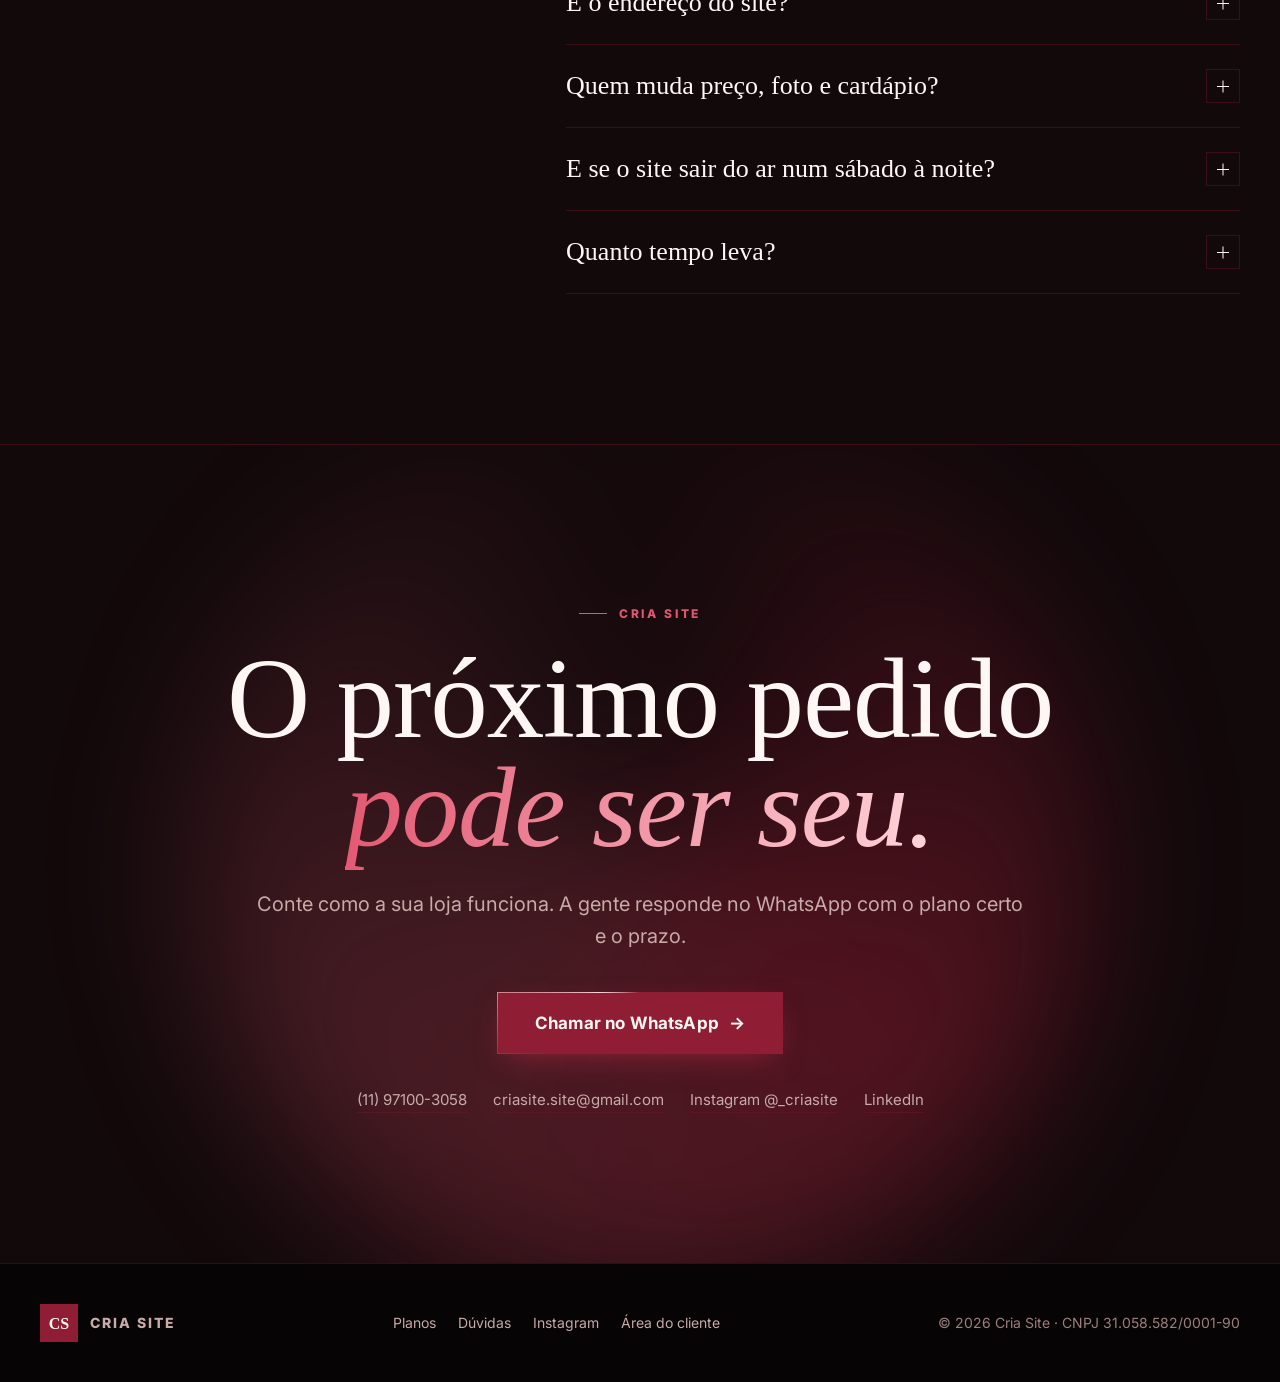
==== commit e3241f4c: "Site: conta da comissão em pedidos, não em faturamento O dono responde quantos pedidos o app manda p" ====
--- a/index.html
+++ b/index.html
@@ -296,29 +296,46 @@
   position: relative; background: linear-gradient(180deg, rgba(38, 17, 26, .9), rgba(18, 9, 11, .9));
   border: 1px solid var(--line); padding: clamp(22px, 3vw, 40px);
 }
-.calc-in label { display: block; font-size: 13px; font-weight: 800; letter-spacing: .12em; text-transform: uppercase; color: var(--muted); margin-bottom: 14px; }
-.calc-in .big { font-family: var(--serif); font-size: clamp(40px, 5vw, 64px); color: var(--white); line-height: 1; margin-bottom: 18px; font-variant-numeric: tabular-nums; }
-.field + .field { margin-top: 34px; }
+.range-ends { display: flex; justify-content: space-between; color: var(--soft); font-size: 13px; margin-top: 10px; }
 input[type=range] { -webkit-appearance: none; appearance: none; width: 100%; height: 4px; background: linear-gradient(90deg, var(--accent-3) var(--fill, 50%), rgba(255,255,255,.12) var(--fill, 50%)); outline: none; cursor: pointer; }
 input[type=range]::-webkit-slider-thumb { -webkit-appearance: none; width: 26px; height: 26px; background: var(--white); border: 6px solid var(--accent-2); border-radius: 50%; box-shadow: 0 0 0 8px rgba(177, 42, 67, .2); transition: transform .2s; }
 input[type=range]::-webkit-slider-thumb:hover { transform: scale(1.15); }
 input[type=range]::-moz-range-thumb { width: 16px; height: 16px; background: var(--white); border: 6px solid var(--accent-2); border-radius: 50%; }
-.range-ends { display: flex; justify-content: space-between; color: var(--soft); font-size: 13px; margin-top: 10px; }
-.seg { display: grid; grid-template-columns: 1fr 1fr; border: 1px solid var(--line); }
-.seg button { appearance: none; border: 0; background: transparent; color: var(--muted); font: 600 14px/1.3 var(--sans); padding: 14px 10px; cursor: pointer; transition: background .3s, color .3s; }
-.seg button[aria-pressed=true] { background: var(--accent); color: var(--white); }
-.check { display: flex; align-items: center; gap: 12px; margin-top: 18px; color: var(--muted); font-size: 15px; cursor: pointer; }
-.calc-in label.check { display: flex; text-transform: none; letter-spacing: 0; font-weight: 500; font-size: 15px; color: var(--muted); margin: 18px 0 0; }
-.check input { width: 20px; height: 20px; accent-color: var(--accent-2); }
-.calc-out { display: grid; gap: 22px; align-content: start; overflow: hidden; }
+.fala { display: grid; gap: 14px; align-content: start; }
+.frase { font: 400 clamp(22px, 2.4vw, 30px)/1.25 var(--serif); color: var(--ink); }
+.frase:not(:first-child) { margin-top: 10px; }
+.passo { display: flex; align-items: center; gap: 14px; }
+.passo output { min-width: 2.2ch; text-align: center; font: 400 clamp(52px, 6vw, 72px)/1 var(--serif); color: var(--white); font-variant-numeric: tabular-nums; }
+.passo output.pulse { animation: pulse .35s var(--ease); }
+@keyframes pulse { 40% { transform: scale(1.18); color: var(--accent-3); } }
+.passo .unid { font: italic 400 clamp(22px, 2.4vw, 30px) var(--serif); color: var(--accent-3); }
+.mm { appearance: none; width: 52px; height: 52px; border: 1px solid var(--line); background: transparent; color: var(--white); font: 400 28px/1 var(--sans); cursor: pointer; transition: background .25s, border-color .25s, transform .15s; }
+.mm:hover { background: var(--accent); border-color: var(--accent); }
+.mm:active { transform: scale(.92); }
+.chips { display: flex; flex-wrap: wrap; gap: 10px; }
+.chips button { appearance: none; border: 1px solid var(--line); background: transparent; color: var(--muted); font: 600 15px/1 var(--sans); padding: 14px 18px; cursor: pointer; transition: background .3s, color .3s, border-color .3s, transform .2s; }
+.chips button:hover { color: var(--white); border-color: var(--accent-3); }
+.chips button[aria-pressed=true] { background: var(--accent); border-color: var(--accent); color: var(--white); transform: translateY(-2px); }
+.check { display: flex; align-items: center; gap: 12px; margin-top: 10px; color: var(--muted); font: 400 clamp(19px, 2vw, 24px)/1.3 var(--serif); cursor: pointer; }
+.check input { width: 22px; height: 22px; accent-color: var(--accent-2); flex: none; }
+.resp { display: grid; grid-template-columns: minmax(0, 1fr); gap: 10px; }
+.tickets { display: grid; grid-template-columns: repeat(auto-fill, minmax(15px, 22px)); gap: 6px; }
+.tickets i { aspect-ratio: 3 / 4; background: rgba(248, 241, 239, .14); border-top: 3px solid rgba(248, 241, 239, .28); animation: tk .45s var(--ease) both; animation-delay: calc(var(--k) * 22ms); }
+.tickets i.app { background: var(--accent-2); border-top-color: #ffd2d9; box-shadow: 0 0 16px rgba(226, 86, 111, .45); }
+.tickets i.meio { background: linear-gradient(90deg, var(--accent-2) var(--f), rgba(248, 241, 239, .14) var(--f)); }
+@keyframes tk { from { opacity: 0; transform: translateY(10px) scale(.6); } }
+.t-leg { display: flex; align-items: center; gap: 8px; color: var(--soft); font-size: 13px; }
+.t-leg span { display: inline-block; width: 10px; height: 12px; }
+.lg-voce { background: rgba(248, 241, 239, .2); }
+.lg-app { background: var(--accent-2); margin-left: 10px; }
+.fala-out { font: 400 clamp(21px, 2.2vw, 27px)/1.3 var(--serif); color: var(--ink); }
+.fala-out b { color: var(--accent-3); font-weight: 400; }
+.calc > * { min-width: 0; }
+.calc-out { display: grid; grid-template-columns: minmax(0, 1fr); gap: 22px; align-content: start; overflow: hidden; }
 .calc-out .glow { position: absolute; width: 420px; height: 420px; right: -160px; top: -160px; border-radius: 50%; background: radial-gradient(circle, rgba(177,42,67,.45), transparent 65%); pointer-events: none; animation: float2 14s ease-in-out infinite; }
 .out-label { color: var(--muted); font-size: 15px; }
-.out-num { font-family: var(--serif); font-size: clamp(52px, 8vw, 104px); line-height: .95; color: var(--white); font-variant-numeric: tabular-nums; }
-.out-num small { font-size: .35em; color: var(--muted); }
-.out-row { display: grid; grid-template-columns: 1fr 1fr; gap: 1px; background: var(--line); border: 1px solid var(--line); }
-.out-row div { background: var(--paper); padding: 18px; }
-.out-row strong { display: block; font-family: var(--serif); font-weight: 400; font-size: clamp(26px, 3vw, 36px); font-variant-numeric: tabular-nums; }
-.out-row span { color: var(--muted); font-size: 13px; }
+.out-num { font-family: var(--serif); font-size: clamp(48px, 6.5vw, 84px); line-height: 1; color: var(--white); font-variant-numeric: tabular-nums; }
+.out-num small { font-size: .36em; color: var(--muted); font-style: italic; }
 .payback { padding: 20px; border-left: 3px solid var(--accent-3); background: rgba(177, 42, 67, .12); font-size: 18px; }
 .note { color: var(--soft); font-size: 13px; line-height: 1.55; }
 
@@ -533,6 +550,8 @@
 }
 @media (max-width: 600px) {
   .plan.hot ul, .plan.matriz ul { grid-template-columns: 1fr; }
+  .out-num small { display: block; margin-top: 6px; font-size: 22px; }
+  .tickets { gap: 4px; }
   .mini { grid-template-columns: 1fr; }
   .mini-preco { justify-items: start; text-align: left; }
   .flow { grid-template-columns: 1fr; }
@@ -544,7 +563,6 @@
   .order:nth-child(n+4) { display: none; }
   .ticket { width: 160px; right: 0; font-size: 11px; }
   .chip.c1 { top: 0; }
-  .out-row { grid-template-columns: 1fr; }
   .other { grid-template-columns: 1fr; }
   .top .btn.small { padding: 0 14px; }
   .top .btn .long { display: none; }
@@ -646,40 +664,48 @@
     <div class="wrap">
       <div class="sec-head">
         <p class="kicker rv">A conta que ninguém mostra</p>
-        <h2 class="rv" style="--d:.08s">Quanto o app de delivery <span class="accent-text">leva de você?</span></h2>
-        <p class="lede rv" style="--d:.16s">Coloque quanto a sua loja vende pelo app num mês. A conta é feita na hora, aqui mesmo.</p>
+        <h2 class="rv" style="--d:.08s">Pense num dia normal <span class="accent-text">da sua loja.</span></h2>
+        <p class="lede rv" style="--d:.16s">Responda do seu jeito, sem precisar de planilha. A gente mostra quanto do seu trabalho fica com o app.</p>
       </div>
 
       <div class="calc">
-        <div class="card calc-in rv-l">
-          <div class="field">
-            <label for="fat">Vendas pelo app por mês</label>
-            <div class="big" id="fatTxt">R$ 30.000</div>
-            <input type="range" id="fat" min="2000" max="100000" step="1000" value="30000" aria-label="Vendas pelo app por mês" />
-            <div class="range-ends"><span>R$ 2 mil</span><span>R$ 100 mil</span></div>
+        <div class="card fala rv-l">
+          <p class="frase">Num dia normal, o app me manda</p>
+          <div class="passo" role="group" aria-label="Pedidos por dia">
+            <button type="button" class="mm" data-d="-1" aria-label="Menos um pedido">−</button>
+            <output id="nPed">10</output>
+            <button type="button" class="mm" data-d="1" aria-label="Mais um pedido">+</button>
+            <span class="unid">pedidos</span>
           </div>
-          <div class="field">
-            <label>Quem entrega</label>
-            <div class="seg" role="group" aria-label="Quem entrega">
-              <button type="button" data-tx="12" aria-pressed="false">Entregador da loja<br /><small>12% de comissão</small></button>
-              <button type="button" data-tx="23" aria-pressed="true">Entregador do app<br /><small>23% de comissão</small></button>
-            </div>
-            <label class="check"><input type="checkbox" id="online" checked /> Cliente paga pelo app (mais 3,2%)</label>
+          <p class="frase">de mais ou menos</p>
+          <div class="chips" id="ticket-medio" role="group" aria-label="Valor médio do pedido">
+            <button type="button" data-v="30" aria-pressed="false">R$ 30</button>
+            <button type="button" data-v="50" aria-pressed="true">R$ 50</button>
+            <button type="button" data-v="80" aria-pressed="false">R$ 80</button>
+            <button type="button" data-v="120" aria-pressed="false">R$ 120</button>
           </div>
+          <p class="frase">cada um. Quem entrega é</p>
+          <div class="chips" id="quem" role="group" aria-label="Quem entrega">
+            <button type="button" data-tx="12" aria-pressed="true">o meu motoboy</button>
+            <button type="button" data-tx="23" aria-pressed="false">o entregador do app</button>
+          </div>
+          <label class="check"><input type="checkbox" id="online" checked /> e o cliente paga pelo app</label>
         </div>
 
         <div class="card calc-out rv-s" style="--d:.1s" aria-live="polite">
           <div class="glow" aria-hidden="true"></div>
-          <div>
-            <p class="out-label">Por mês, fica com o app</p>
-            <p class="out-num" id="outMes">R$ 7.860</p>
+          <div class="resp">
+            <p class="out-label" id="r1a">De cada pedido de R$ 50,</p>
+            <p class="out-num"><span id="r1">R$ 7,60</span> <small>ficam com o app.</small></p>
           </div>
-          <div class="out-row">
-            <div><strong id="outAno">R$ 94.320</strong><span>em 12 meses</span></div>
-            <div><strong id="outPed">R$ 26,20</strong><span>de cada pedido de R$ 100</span></div>
+          <div class="resp">
+            <div class="tickets" id="tickets" aria-hidden="true"></div>
+            <p class="t-leg"><span class="lg-voce"></span> seu <span class="lg-app"></span> do app</p>
+            <p class="fala-out" id="r2">É como se <b>2 dos seus 10 pedidos</b> de hoje fossem de graça.</p>
           </div>
-          <p class="payback" id="outPay">A comissão de <b>9 dias</b> já paga o Delivery Completo inteiro.</p>
-          <p class="note">Faixa de comissão (12% com entregador da loja, 23% com entregador do app) e taxa de pagamento online de 3,2% publicadas pelo maior app de delivery do país, 2026. A comissão só deixa de existir no pedido que vem pelo seu site. Delivery Completo: R$ 2.300 uma vez, mais R$ 79,90 por mês de sustentação técnica.</p>
+          <p class="fala-out" id="r3">Em 30 dias, são <b>46 pedidos</b> que você prepara, entrega e não recebe.</p>
+          <p class="payback" id="r4"></p>
+          <p class="note">Comissão de 12% com entregador da loja e 23% com entregador do app, mais 3,2% de pagamento online: valores publicados pelo maior app de delivery do país, 2026. A conta supõe que esses pedidos viessem pelo seu site. Delivery Completo: R$ 2.300 uma vez, mais R$ 79,90 por mês de sustentação técnica.</p>
         </div>
       </div>
     </div>
@@ -1091,41 +1117,51 @@
   }
   if (!calma) setInterval(function () { if (!document.hidden && window.scrollY < innerHeight * 1.2) novoPedido(); }, 3200);
 
-  /* conta da comissão */
-  var fat = document.getElementById("fat"), fatTxt = document.getElementById("fatTxt"), online = document.getElementById("online");
-  var botoes = document.querySelectorAll(".seg button"), taxa = 23;
-  var outMes = document.getElementById("outMes"), outAno = document.getElementById("outAno");
-  var outPed = document.getElementById("outPed"), outPay = document.getElementById("outPay");
-  var DELIVERY = 2300;
+  /* conta da comissão, em pedidos e não em faturamento */
   function preencher(r) { r.style.setProperty("--fill", (r.value - r.min) / (r.max - r.min) * 100 + "%"); }
-  function anima(el, para, dec) {
-    var de = Number(el.dataset.v || 0), t0 = performance.now(), dur = calma ? 0 : 600;
-    el.dataset.v = para;
-    function passo(t) {
-      var k = dur ? Math.min(1, (t - t0) / dur) : 1, e = 1 - Math.pow(1 - k, 3);
-      el.textContent = reais(de + (para - de) * e, dec);
-      if (k < 1) requestAnimationFrame(passo);
+  var nPed = document.getElementById("nPed"), online = document.getElementById("online");
+  var tickets = document.getElementById("tickets"), DELIVERY = 2300;
+  var est = { n: 10, v: 50, tx: 12 };
+  function plural(n, um, varios) { return n + " " + (n === 1 ? um : varios); }
+  function conta(mudouN) {
+    var pct = (est.tx + (online.checked ? 3.2 : 0)) / 100;
+    var porPedido = est.v * pct, porDia = porPedido * est.n;
+    var gratisDia = est.n * pct, gratisMes = Math.round(gratisDia * 30);
+    var dias = Math.ceil(DELIVERY / porDia);
+    nPed.textContent = est.n;
+    if (mudouN && !calma) { nPed.classList.remove("pulse"); void nPed.offsetWidth; nPed.classList.add("pulse"); }
+    document.getElementById("r1a").textContent = "De cada pedido de " + reais(est.v) + ",";
+    document.getElementById("r1").textContent = reais(porPedido, 2);
+    var cheios = Math.floor(gratisDia), resto = gratisDia - cheios, html = "";
+    for (var k = 0; k < est.n; k++) {
+      var cls = k < cheios ? "app" : (k === cheios && resto > .05 ? "meio" : "");
+      html += '<i class="' + cls + '" style="--k:' + k + (cls === "meio" ? ";--f:" + Math.round(resto * 100) + "%" : "") + '"></i>';
     }
-    requestAnimationFrame(passo);
+    tickets.innerHTML = html;
+    var g = gratisDia < 1 ? "quase 1" : (resto >= .5 ? "quase " + Math.ceil(gratisDia) : (resto > .05 ? "mais de " + cheios : String(cheios)));
+    document.getElementById("r2").innerHTML = "É como se <b>" + g + " dos seus " + est.n + " pedidos</b> de hoje fossem de graça para o app.";
+    document.getElementById("r3").innerHTML = "Em 30 dias, são <b>" + plural(gratisMes, "pedido", "pedidos") + "</b> que você prepara, entrega e não recebe.";
+    document.getElementById("r4").innerHTML = dias <= 45
+      ? "O que vai para o app em <b>" + plural(dias, "dia", "dias") + "</b> já pagaria o seu delivery próprio. Depois disso, quem pede pelo seu site paga só para você."
+      : "O que vai para o app em <b>" + plural(Math.round(dias / 30), "mês", "meses") + "</b> já pagaria o seu delivery próprio. Depois disso, quem pede pelo seu site paga só para você.";
   }
-  function conta() {
-    var v = Number(fat.value), pct = taxa + (online.checked ? 3.2 : 0);
-    var mes = v * pct / 100, dias = Math.max(1, Math.ceil(DELIVERY / (mes / 30)));
-    fatTxt.textContent = reais(v);
-    preencher(fat);
-    anima(outMes, mes); anima(outAno, mes * 12); anima(outPed, pct, 2);
-    outPay.innerHTML = dias <= 30
-      ? "A comissão de <b>" + dias + (dias === 1 ? " dia" : " dias") + "</b> já paga o Delivery Completo inteiro."
-      : "Em <b>" + Math.ceil(dias / 30) + " meses</b>, a comissão já pagou o Delivery Completo inteiro.";
-  }
-  fat.addEventListener("input", conta);
-  online.addEventListener("change", conta);
-  botoes.forEach(function (b) {
+  document.querySelectorAll(".mm").forEach(function (b) {
     b.addEventListener("click", function () {
-      botoes.forEach(function (x) { x.setAttribute("aria-pressed", x === b); });
-      taxa = Number(b.dataset.tx); conta();
+      est.n = Math.min(60, Math.max(1, est.n + Number(b.dataset.d))); conta(true);
     });
   });
+  function grupo(id, chave, attr) {
+    var bs = document.querySelectorAll("#" + id + " button");
+    bs.forEach(function (b) {
+      b.addEventListener("click", function () {
+        bs.forEach(function (x) { x.setAttribute("aria-pressed", x === b); });
+        est[chave] = Number(b.dataset[attr]); conta();
+      });
+    });
+  }
+  grupo("ticket-medio", "v", "v");
+  grupo("quem", "tx", "tx");
+  online.addEventListener("change", function () { conta(); });
   conta();
 
   /* como funciona: troca a tela conforme o passo */
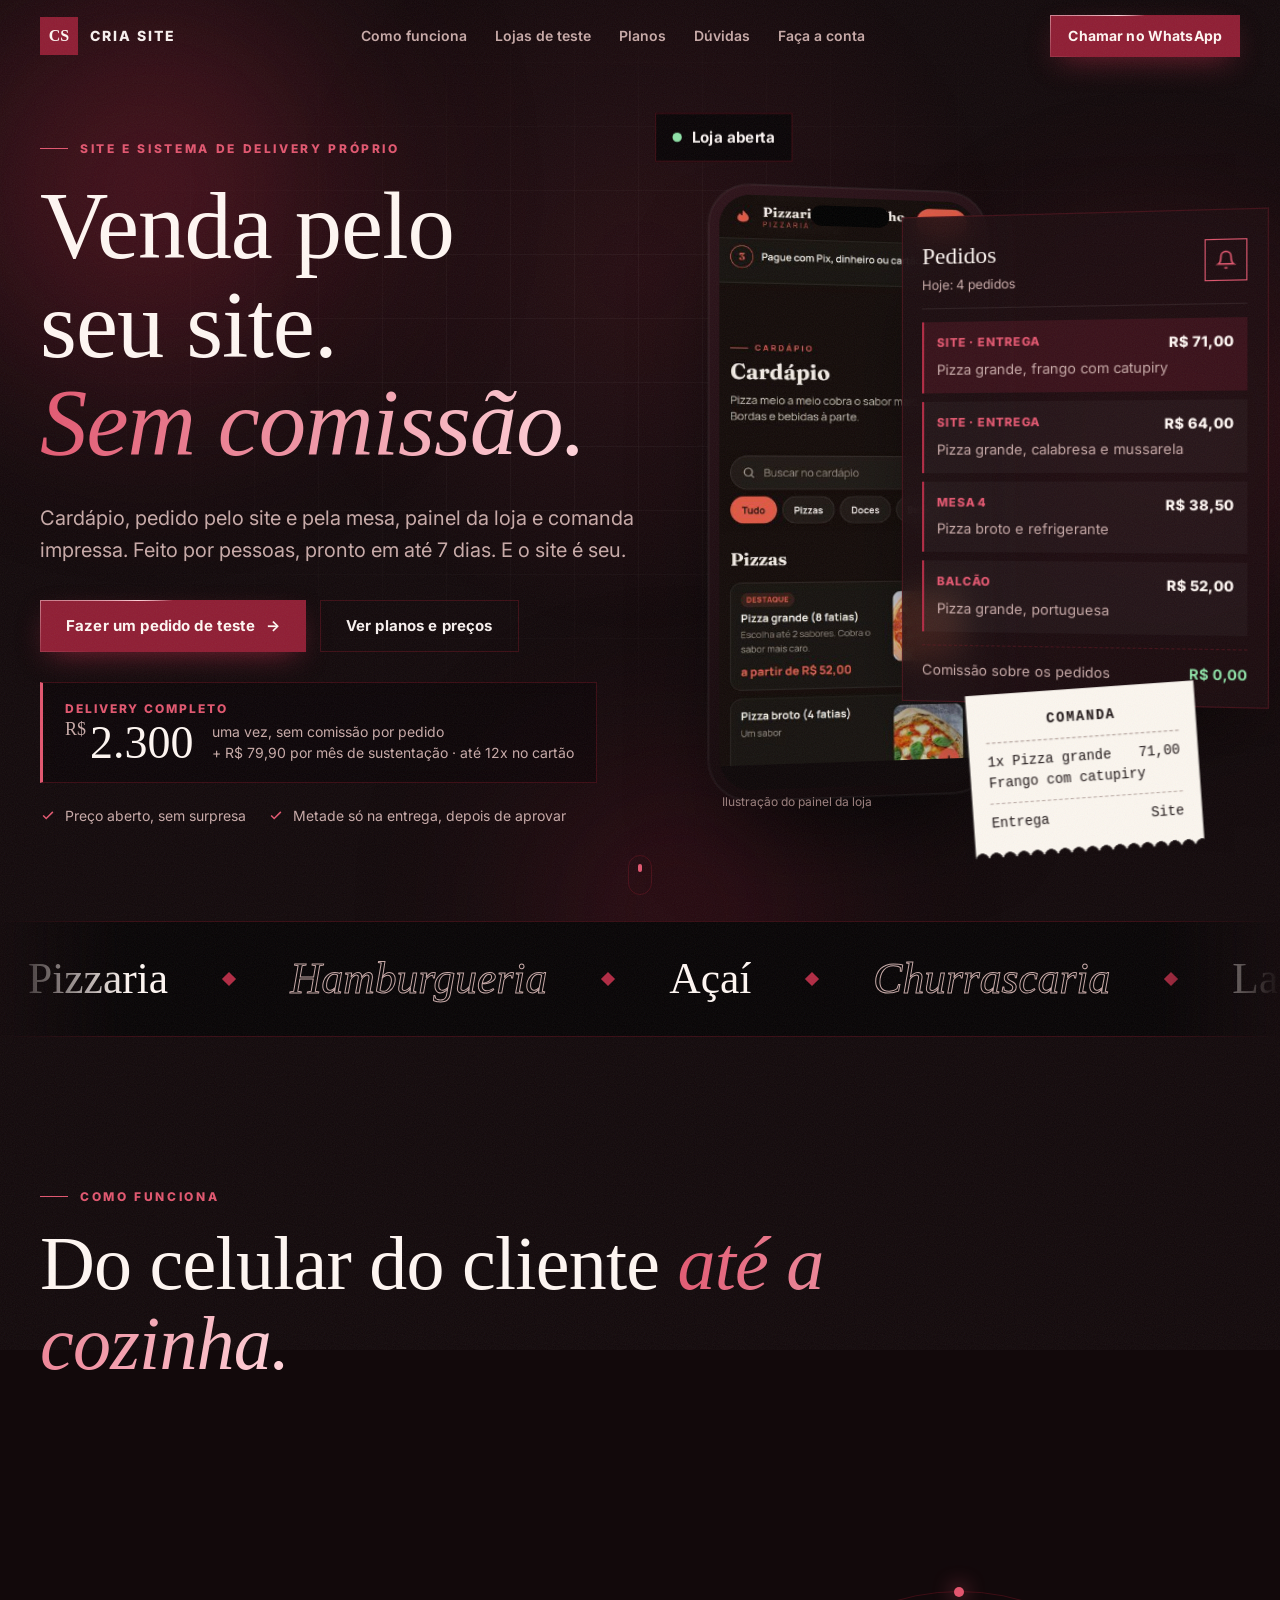
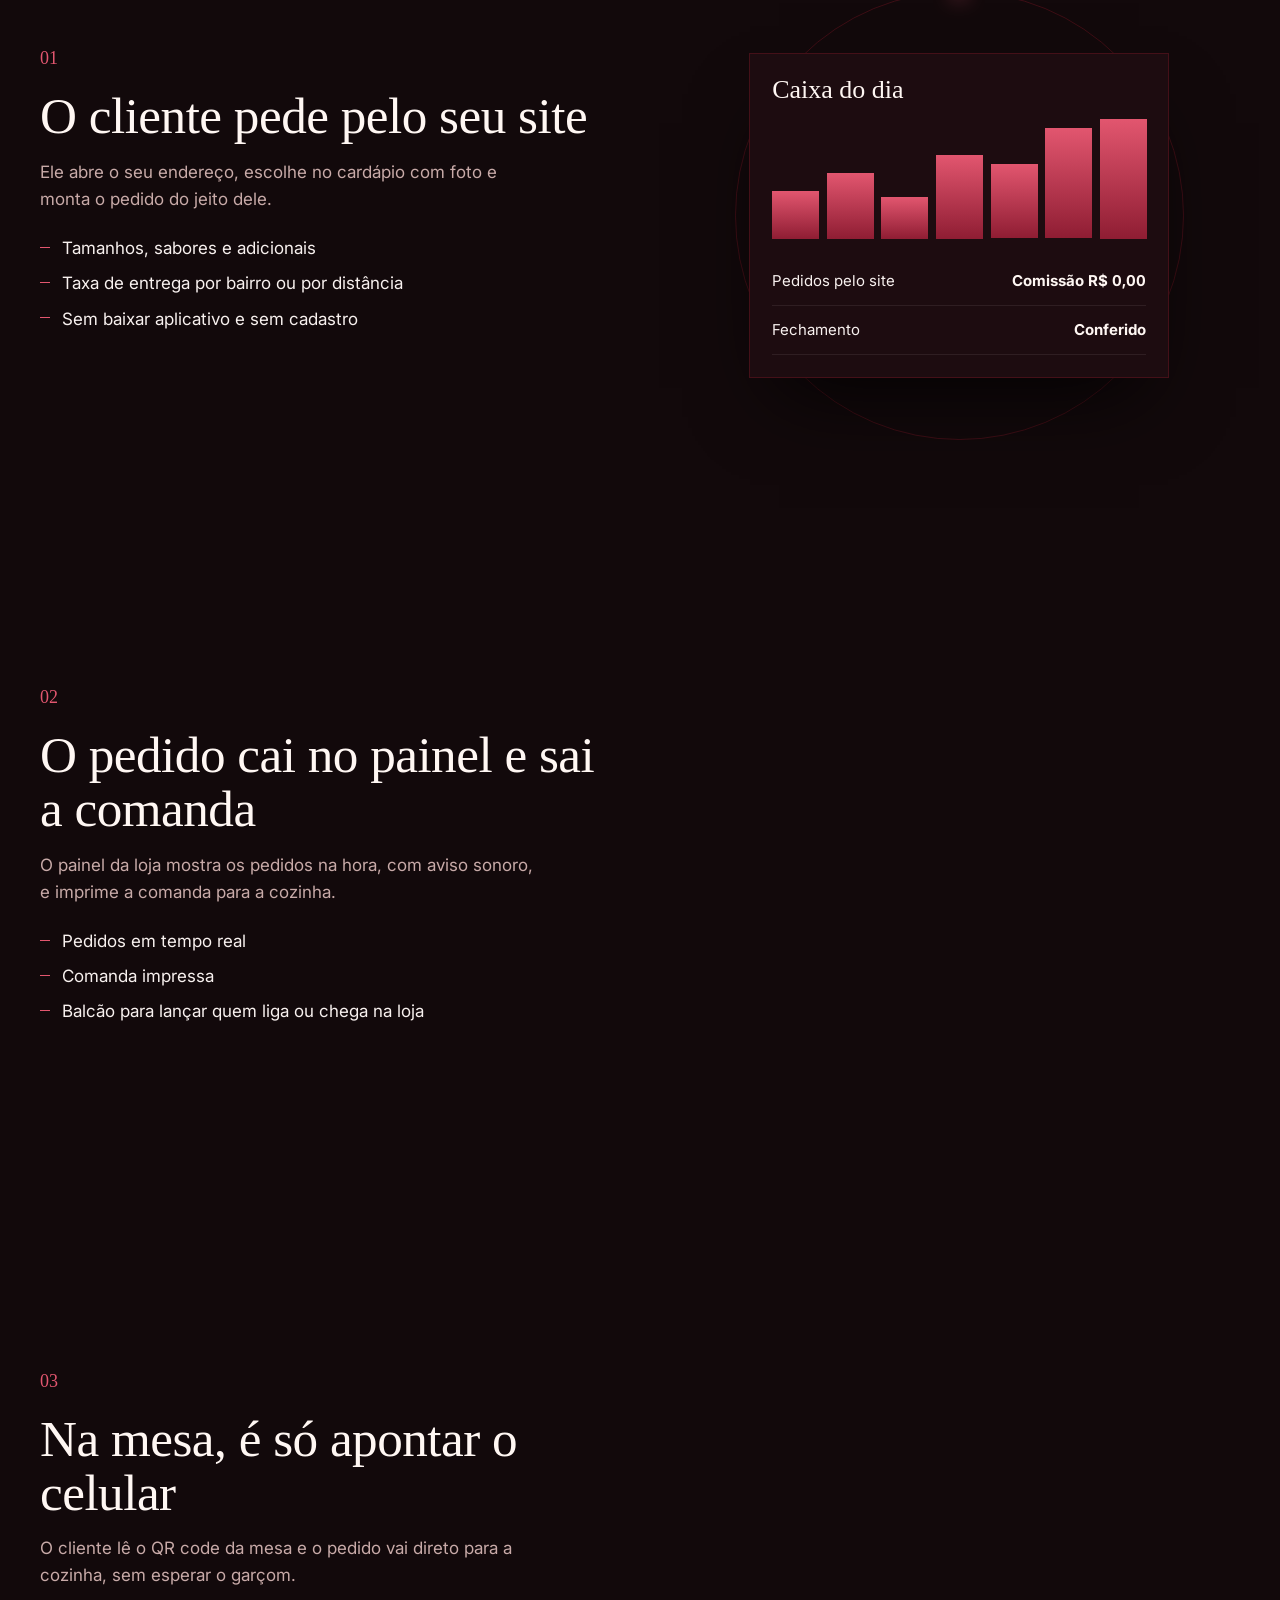
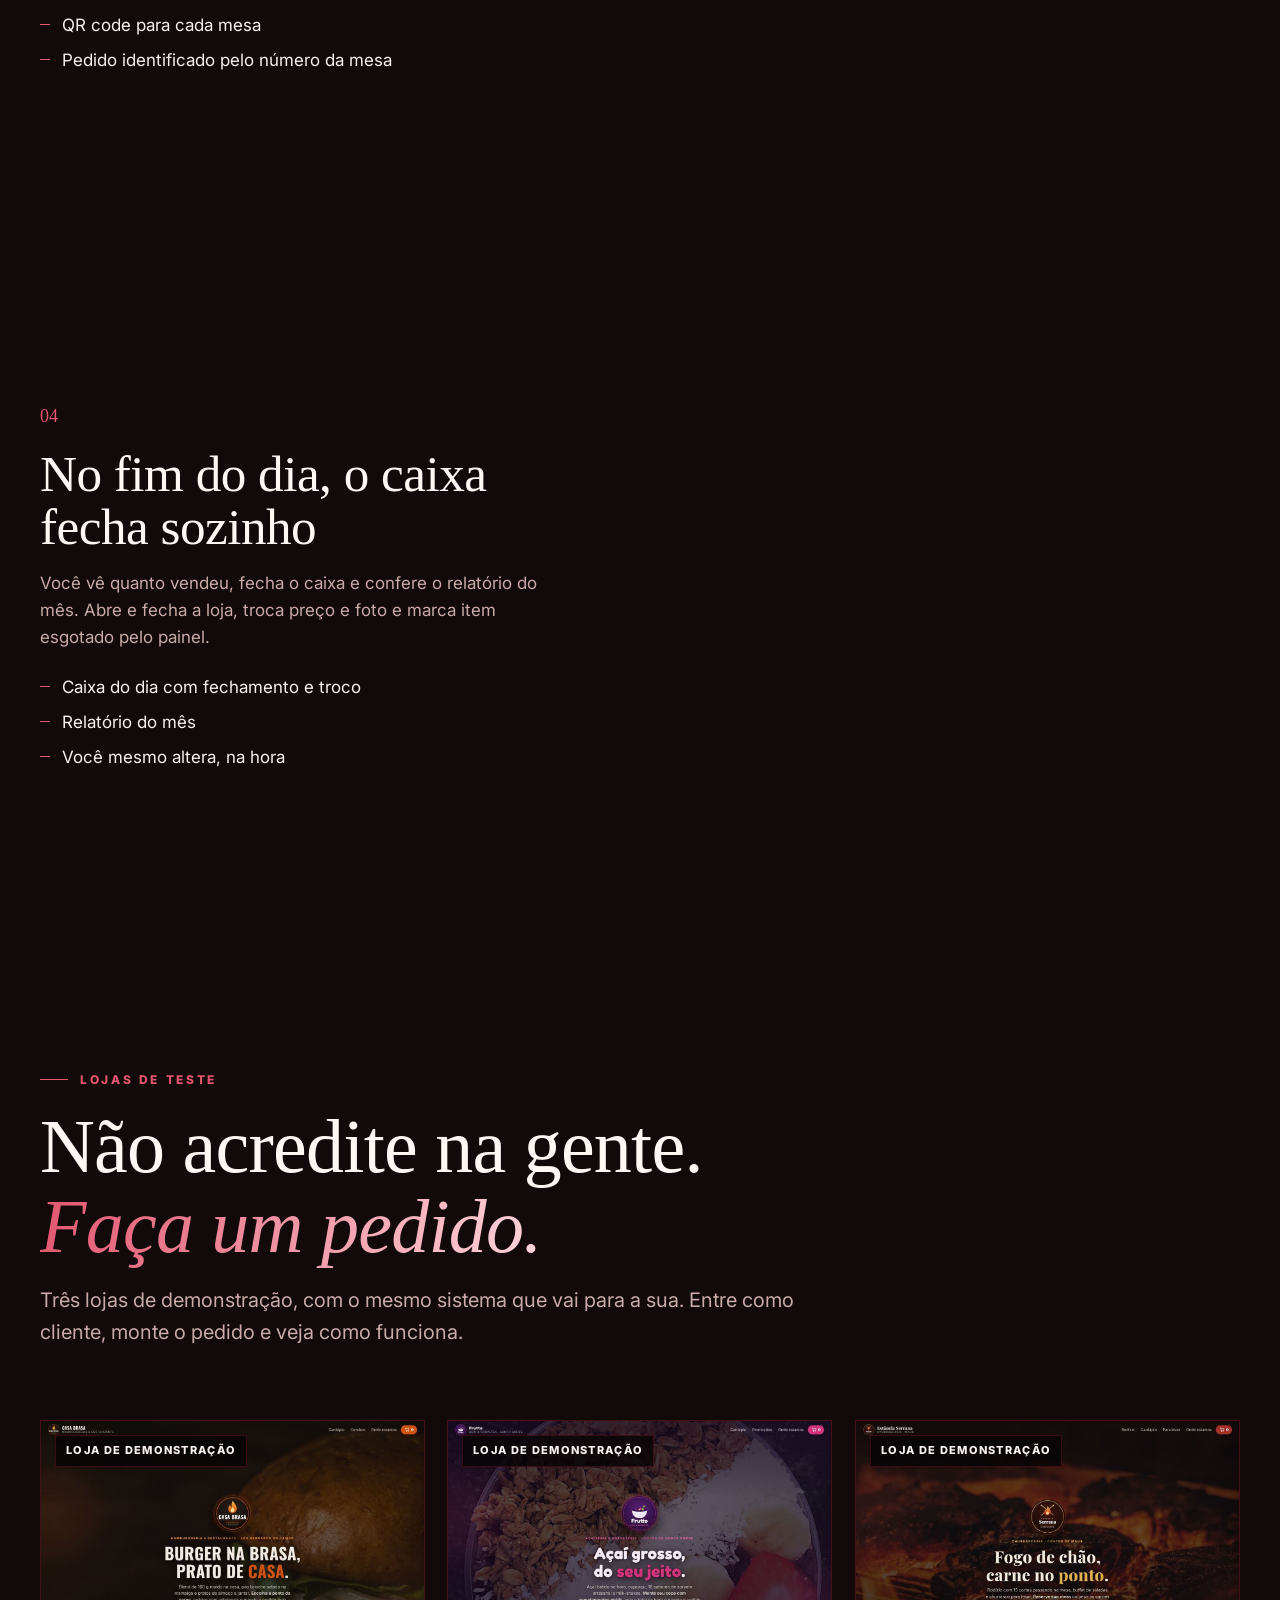
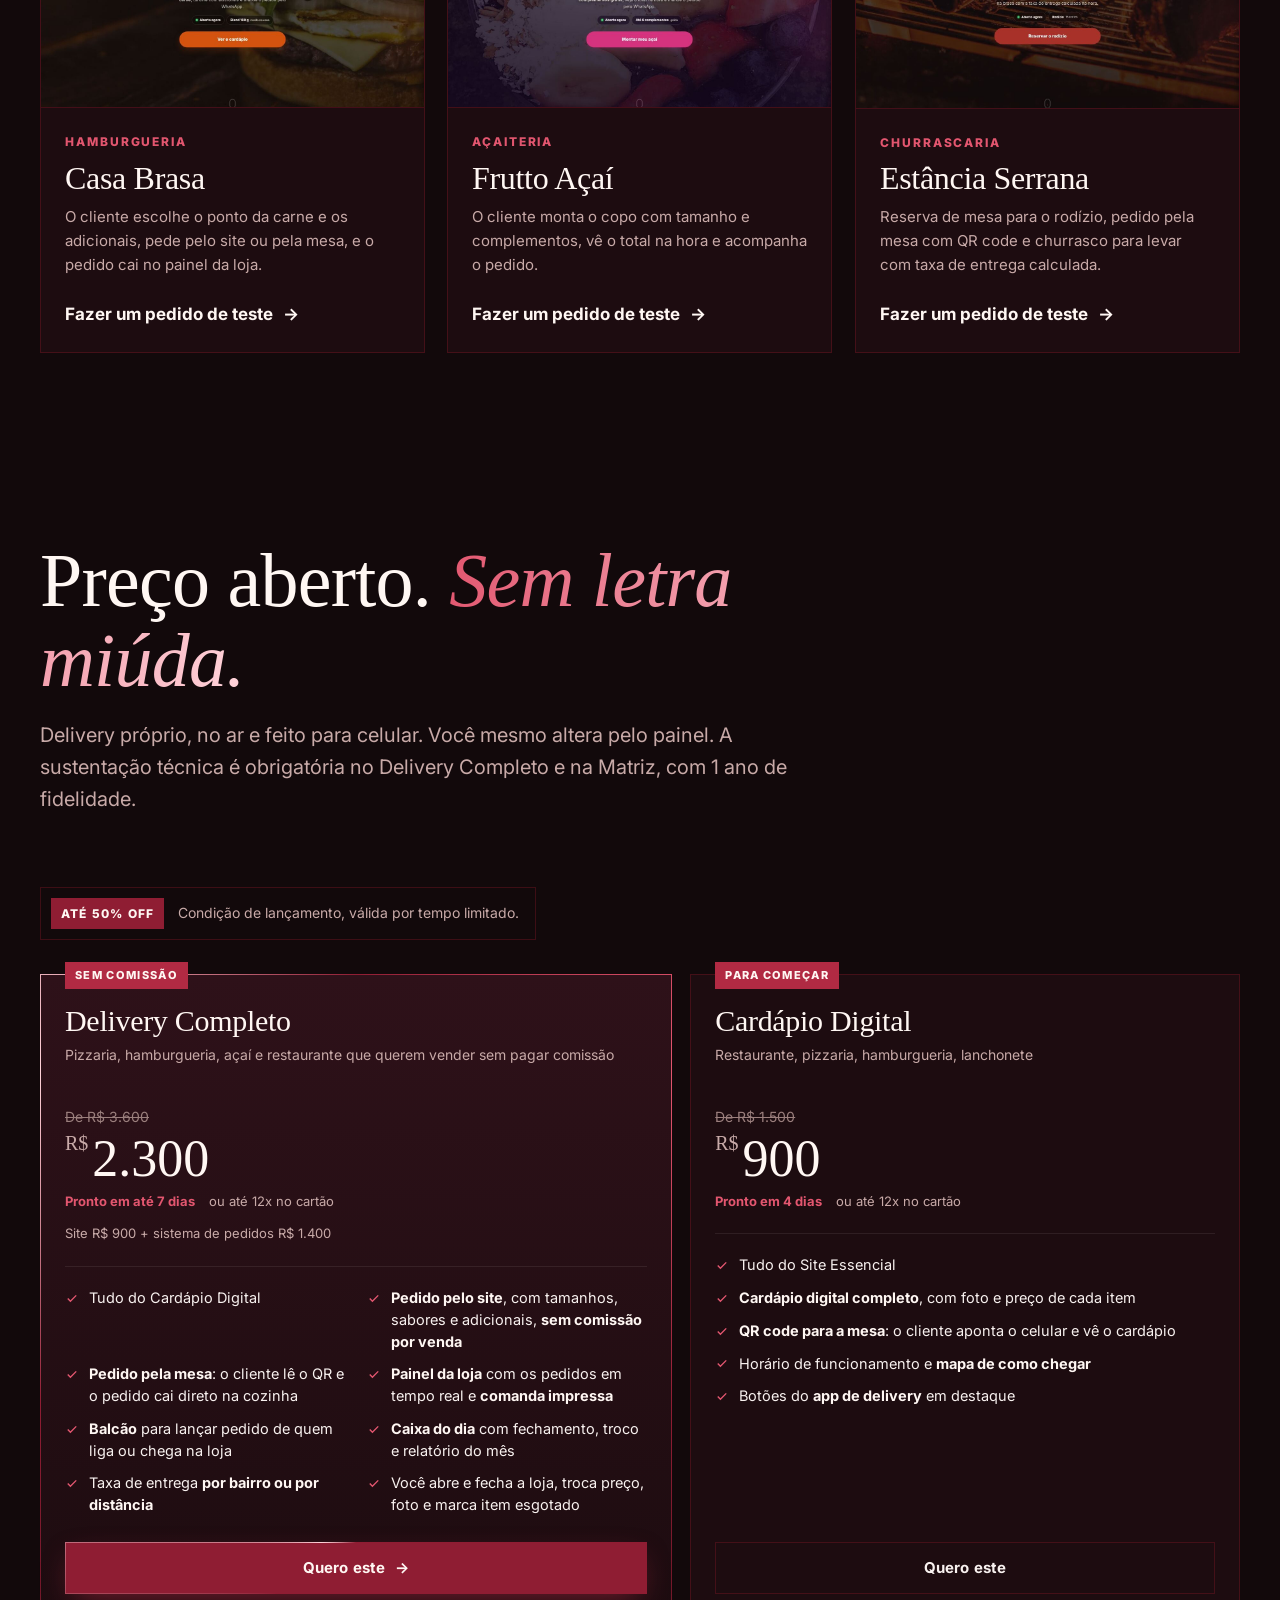
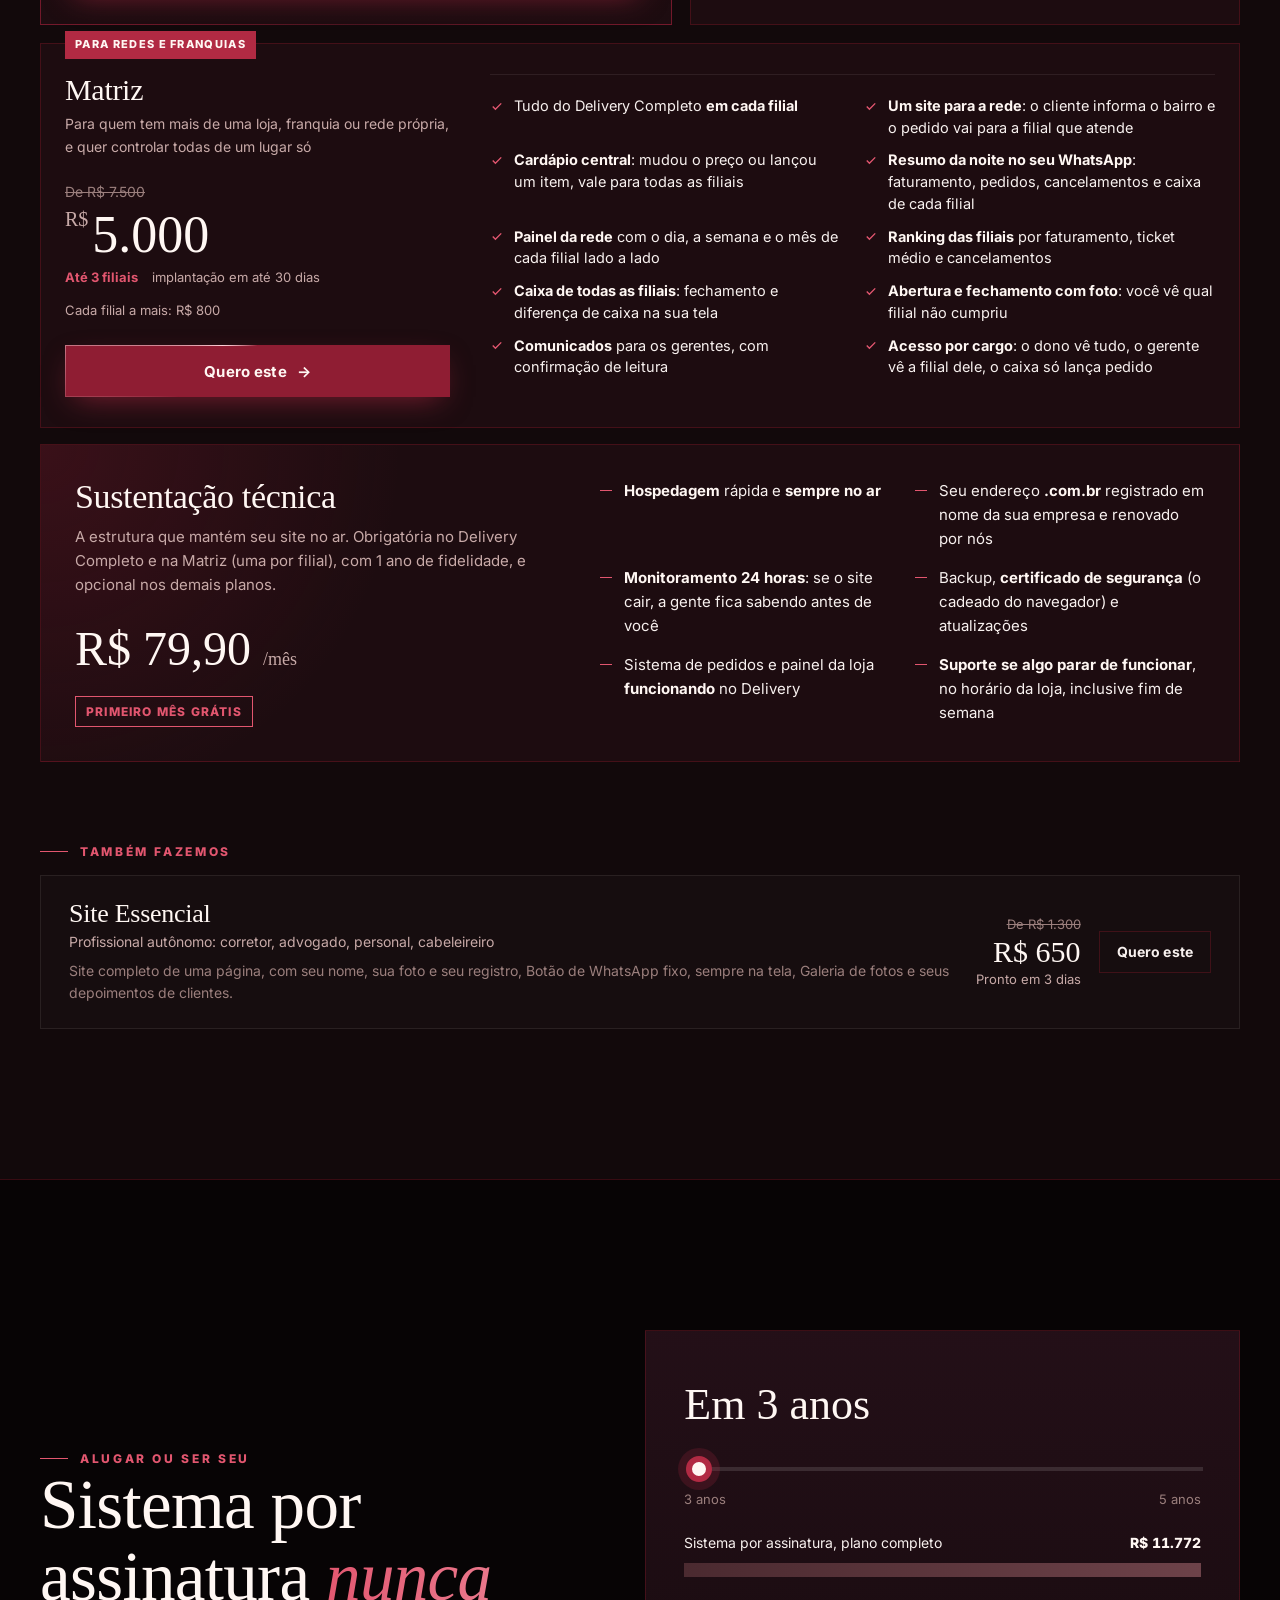
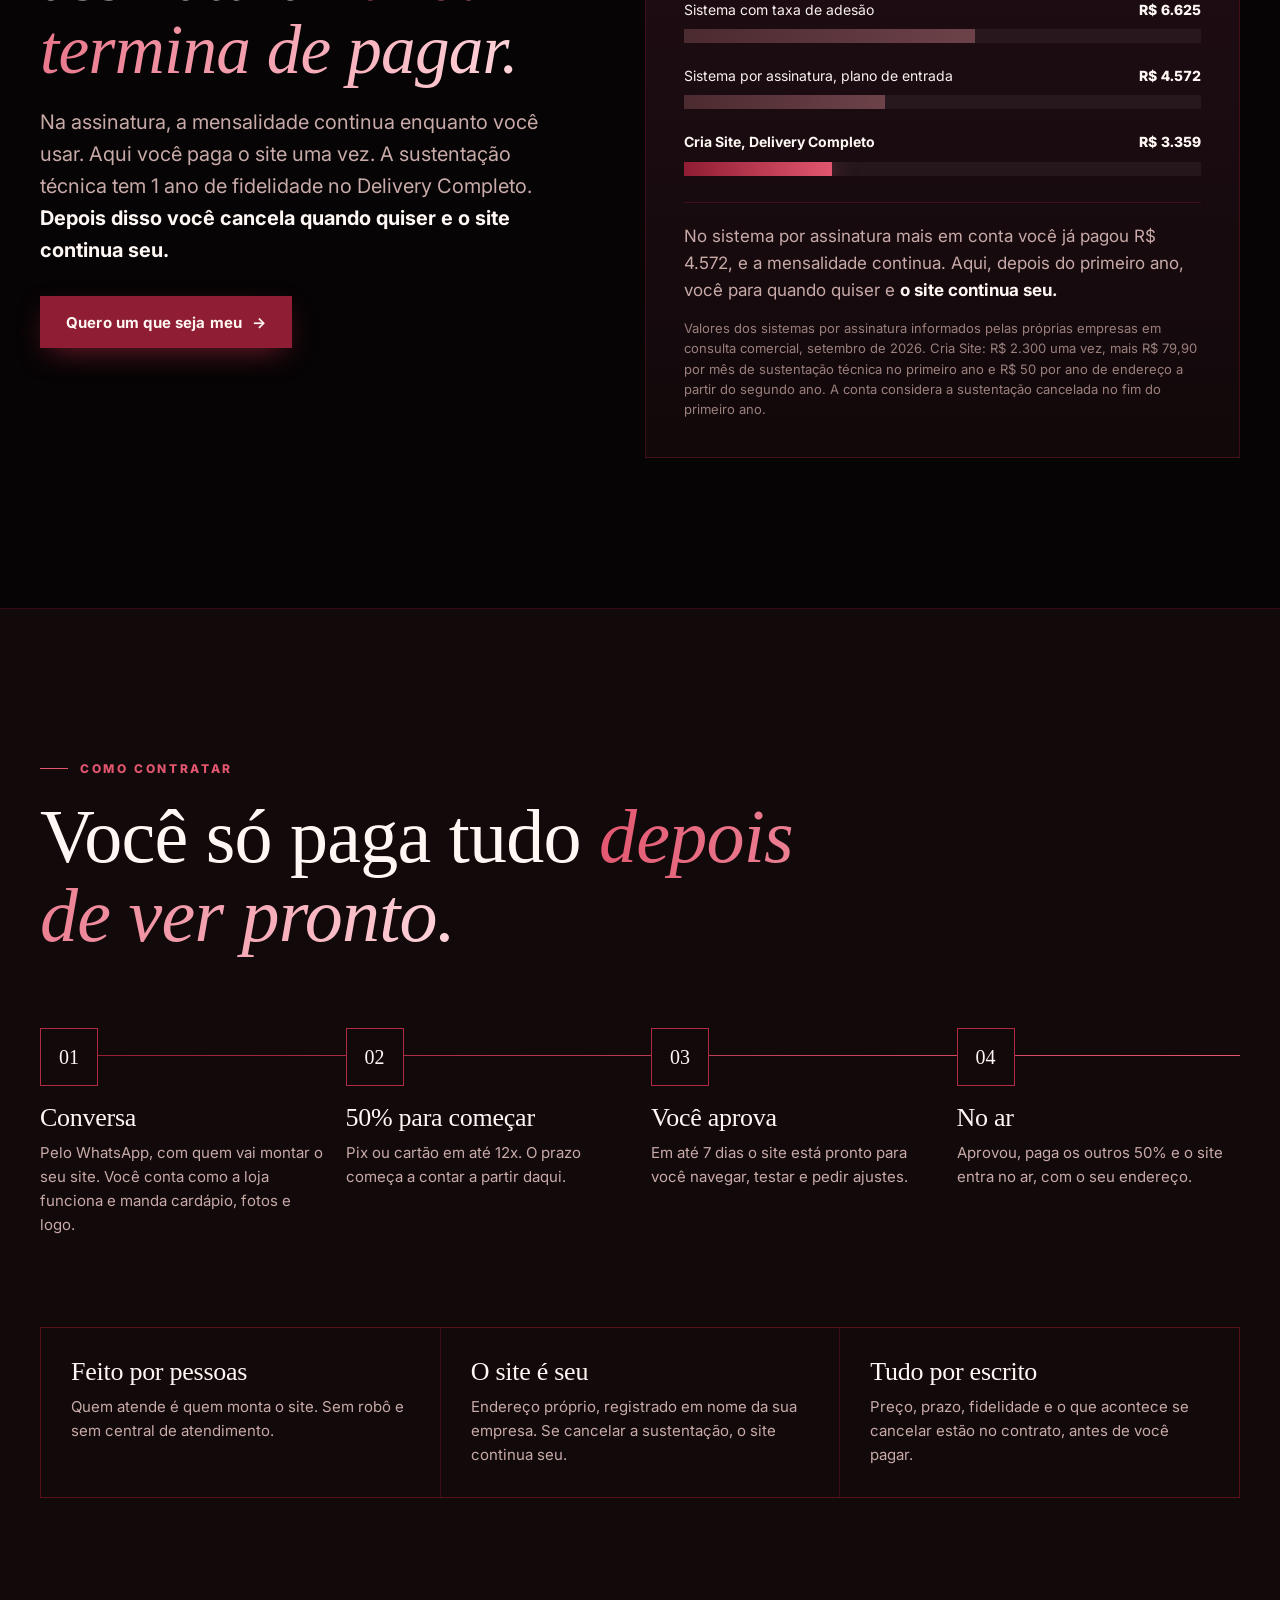
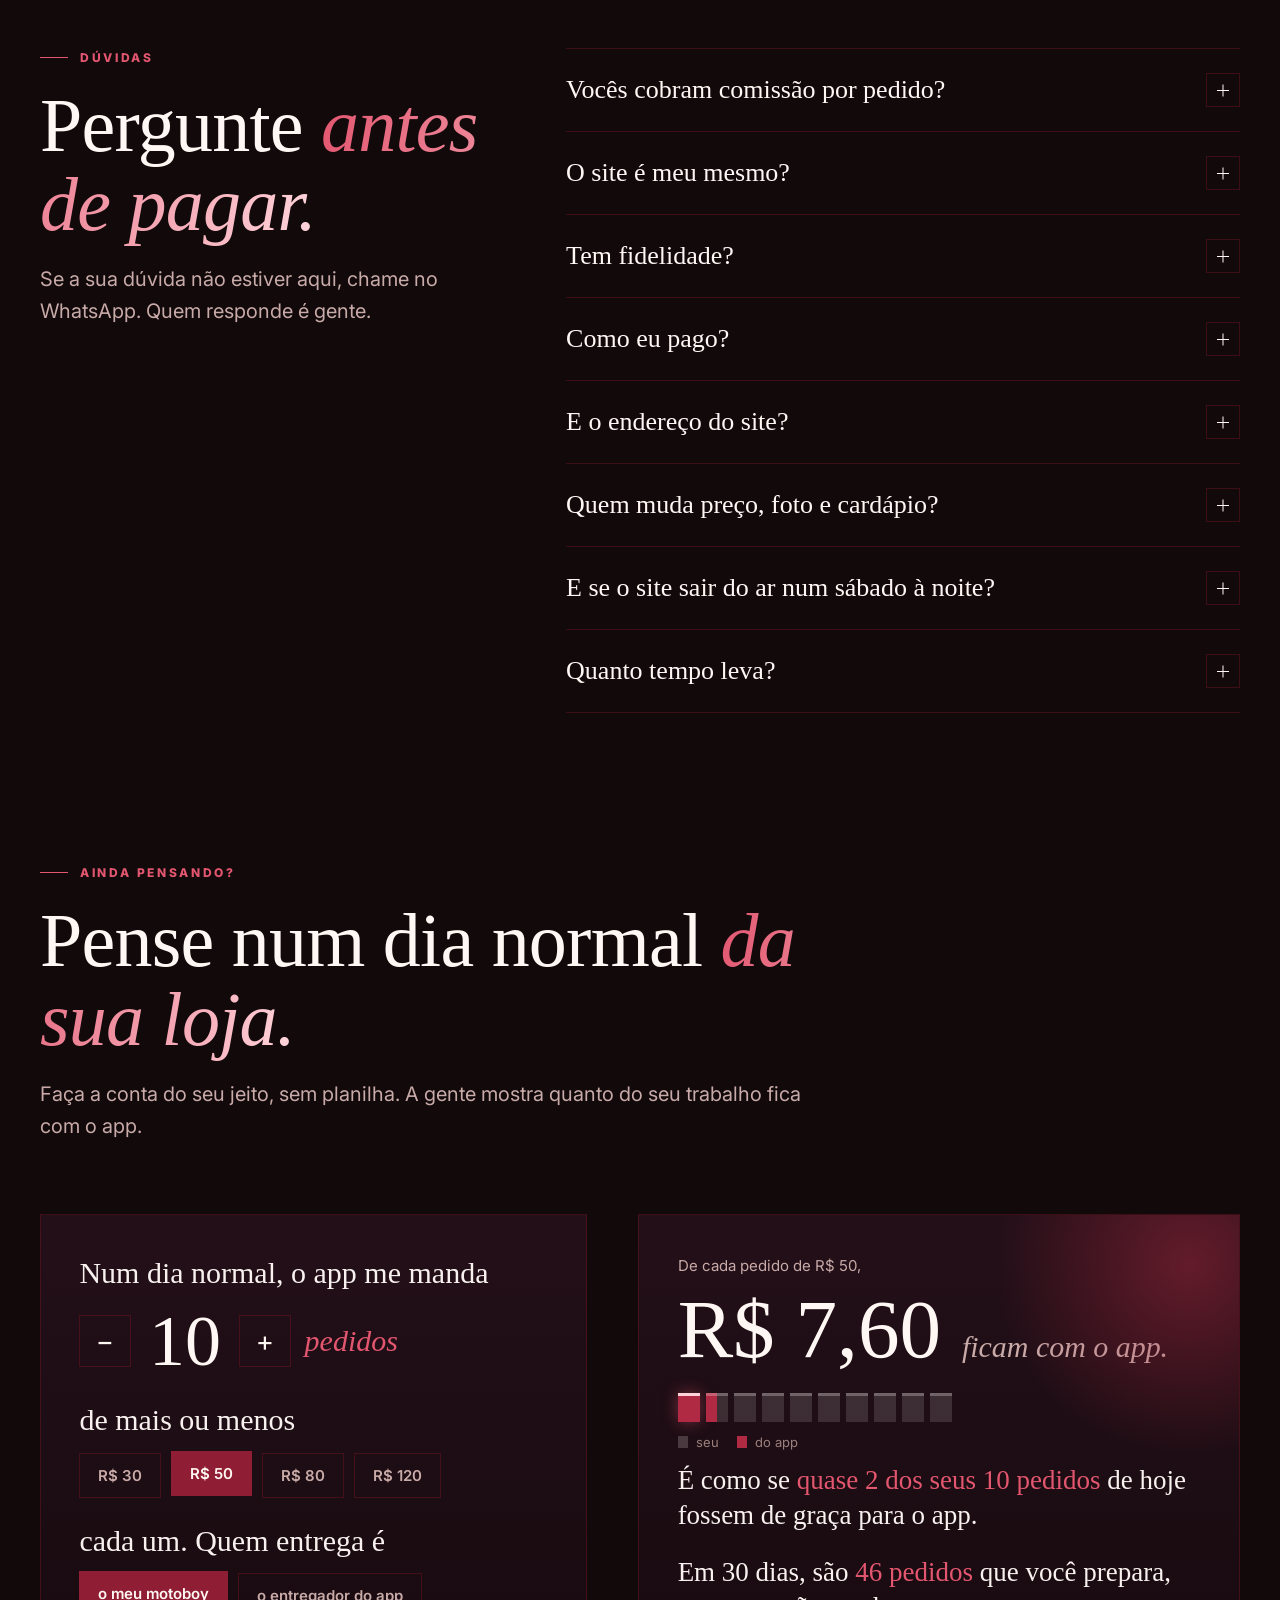
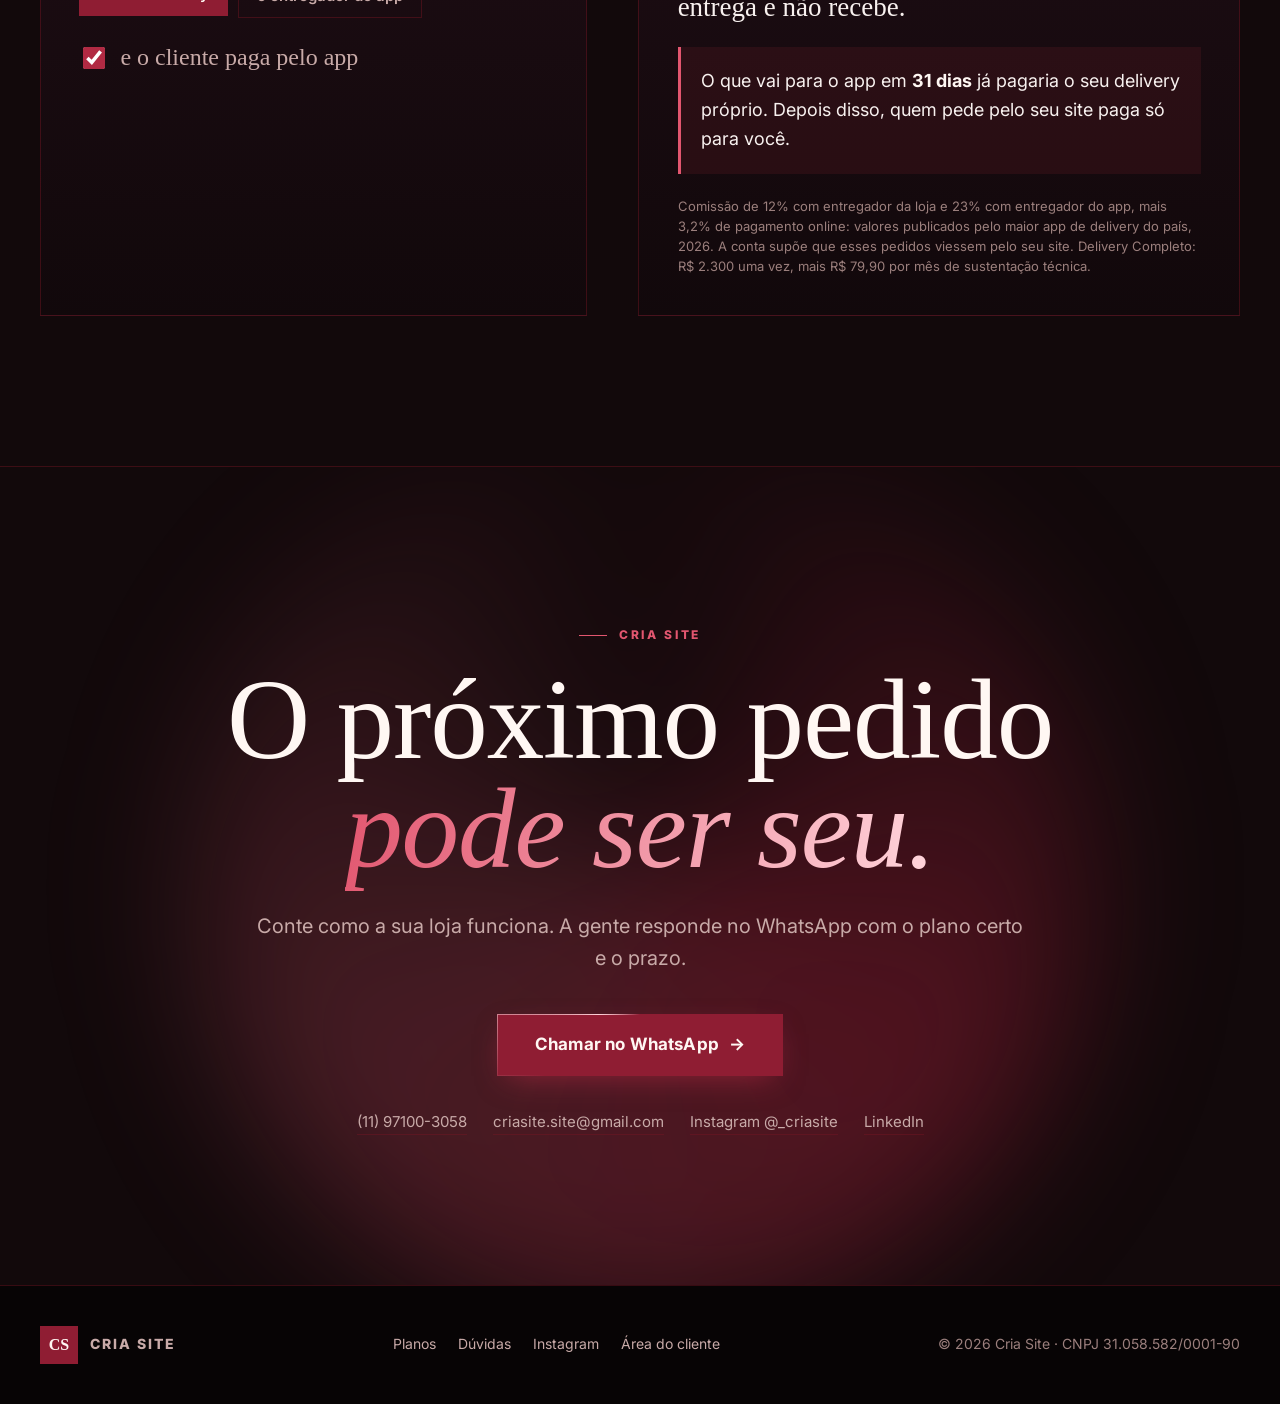
==== commit 88d73d9c: "Site: preço no topo e a conta da comissão no fim Ordem: topo com o preço do Delivery Completo, como " ====
--- a/index.html
+++ b/index.html
@@ -203,7 +203,13 @@
 .d1 { animation-delay: .45s; } .d2 { animation-delay: .6s; } .d3 { animation-delay: .75s; } .d4 { animation-delay: .9s; }
 @keyframes fadeup { to { opacity: 1; transform: none; } }
 .hero-actions { display: flex; flex-wrap: wrap; gap: 14px; margin-top: 34px; }
-.trust { display: flex; flex-wrap: wrap; gap: 10px 22px; margin-top: 34px; padding: 0; list-style: none; color: var(--muted); font-size: 14px; }
+.preco-topo { display: inline-grid; grid-template-columns: auto auto; align-items: center; gap: 2px 18px; margin-top: 30px; padding: 16px 22px; border: 1px solid var(--line); border-left: 3px solid var(--accent-3); background: rgba(7, 4, 5, .45); text-decoration: none; backdrop-filter: blur(8px); -webkit-backdrop-filter: blur(8px); transition: border-color .3s, background .3s, transform .4s var(--ease); }
+.preco-topo:hover { border-color: var(--accent-3); background: rgba(143, 29, 51, .18); transform: translateY(-2px); }
+.pt-rot { grid-column: 1 / -1; font-size: 12px; font-weight: 800; letter-spacing: .16em; text-transform: uppercase; color: var(--accent-3); }
+.pt-val { font: 400 46px/1 var(--serif); color: var(--white); font-variant-numeric: tabular-nums; }
+.pt-val small { font-size: 18px; color: var(--muted); margin-right: 4px; vertical-align: top; }
+.pt-det { color: var(--muted); font-size: 14px; line-height: 1.45; }
+.trust { display: flex; flex-wrap: wrap; gap: 10px 22px; margin-top: 22px; padding: 0; list-style: none; color: var(--muted); font-size: 14px; }
 .trust li { display: inline-flex; align-items: center; gap: 9px; }
 .trust li::before { content: ""; width: 16px; height: 16px; flex: none; background: var(--accent-3); -webkit-mask: url("data:image/svg+xml;utf8,<svg xmlns='http://www.w3.org/2000/svg' viewBox='0 0 16 16'><path d='M6.2 11.6 2.6 8l1.1-1.1 2.5 2.5 6.1-6.1 1.1 1.1z'/></svg>") center/contain no-repeat; mask: url("data:image/svg+xml;utf8,<svg xmlns='http://www.w3.org/2000/svg' viewBox='0 0 16 16'><path d='M6.2 11.6 2.6 8l1.1-1.1 2.5 2.5 6.1-6.1 1.1 1.1z'/></svg>") center/contain no-repeat; }
 
@@ -550,6 +556,7 @@
 }
 @media (max-width: 600px) {
   .plan.hot ul, .plan.matriz ul { grid-template-columns: 1fr; }
+  .preco-topo { display: grid; grid-template-columns: 1fr; }
   .out-num small { display: block; margin-top: 6px; font-size: 22px; }
   .tickets { gap: 4px; }
   .mini { grid-template-columns: 1fr; }
@@ -588,11 +595,11 @@
   <div class="wrap">
     <a class="brand" href="#inicio" aria-label="Cria Site, início"><span class="brand-mark">CS</span><span>Cria Site</span></a>
     <nav class="nav" aria-label="Principal">
-      <a href="#conta">A conta da comissão</a>
       <a href="#como-funciona">Como funciona</a>
       <a href="#lojas">Lojas de teste</a>
       <a href="#planos">Planos</a>
       <a href="#duvidas">Dúvidas</a>
+      <a href="#conta">Faça a conta</a>
     </nav>
     <a class="btn small ring magnetic" href="https://wa.me/5511971003058?text=Ol%C3%A1%2C%20vim%20pelo%20site%20da%20Cria%20Site." target="_blank" rel="noreferrer"><span class="long">Chamar no&nbsp;</span>WhatsApp</a>
   </div>
@@ -615,10 +622,14 @@
           <a class="btn ring magnetic" href="#lojas">Fazer um pedido de teste <span class="arrow">→</span></a>
           <a class="btn ghost magnetic" href="#planos">Ver planos e preços</a>
         </div>
-        <ul class="trust fade-up d3">
+        <a class="preco-topo fade-up d3" href="#planos">
+          <span class="pt-rot">Delivery Completo</span>
+          <span class="pt-val"><small>R$</small>2.300</span>
+          <span class="pt-det">uma vez, sem comissão por pedido<br />+ R$ 79,90 por mês de sustentação · até 12x no cartão</span>
+        </a>
+        <ul class="trust fade-up d4">
           <li>Preço aberto, sem surpresa</li>
           <li>Metade só na entrega, depois de aprovar</li>
-          <li>Até 12x no cartão</li>
         </ul>
       </div>
 
@@ -659,60 +670,8 @@
     </div>
   </div>
 
-  <!-- CONTA DA COMISSÃO -->
-  <section class="sec" id="conta">
-    <div class="wrap">
-      <div class="sec-head">
-        <p class="kicker rv">A conta que ninguém mostra</p>
-        <h2 class="rv" style="--d:.08s">Pense num dia normal <span class="accent-text">da sua loja.</span></h2>
-        <p class="lede rv" style="--d:.16s">Responda do seu jeito, sem precisar de planilha. A gente mostra quanto do seu trabalho fica com o app.</p>
-      </div>
-
-      <div class="calc">
-        <div class="card fala rv-l">
-          <p class="frase">Num dia normal, o app me manda</p>
-          <div class="passo" role="group" aria-label="Pedidos por dia">
-            <button type="button" class="mm" data-d="-1" aria-label="Menos um pedido">−</button>
-            <output id="nPed">10</output>
-            <button type="button" class="mm" data-d="1" aria-label="Mais um pedido">+</button>
-            <span class="unid">pedidos</span>
-          </div>
-          <p class="frase">de mais ou menos</p>
-          <div class="chips" id="ticket-medio" role="group" aria-label="Valor médio do pedido">
-            <button type="button" data-v="30" aria-pressed="false">R$ 30</button>
-            <button type="button" data-v="50" aria-pressed="true">R$ 50</button>
-            <button type="button" data-v="80" aria-pressed="false">R$ 80</button>
-            <button type="button" data-v="120" aria-pressed="false">R$ 120</button>
-          </div>
-          <p class="frase">cada um. Quem entrega é</p>
-          <div class="chips" id="quem" role="group" aria-label="Quem entrega">
-            <button type="button" data-tx="12" aria-pressed="true">o meu motoboy</button>
-            <button type="button" data-tx="23" aria-pressed="false">o entregador do app</button>
-          </div>
-          <label class="check"><input type="checkbox" id="online" checked /> e o cliente paga pelo app</label>
-        </div>
-
-        <div class="card calc-out rv-s" style="--d:.1s" aria-live="polite">
-          <div class="glow" aria-hidden="true"></div>
-          <div class="resp">
-            <p class="out-label" id="r1a">De cada pedido de R$ 50,</p>
-            <p class="out-num"><span id="r1">R$ 7,60</span> <small>ficam com o app.</small></p>
-          </div>
-          <div class="resp">
-            <div class="tickets" id="tickets" aria-hidden="true"></div>
-            <p class="t-leg"><span class="lg-voce"></span> seu <span class="lg-app"></span> do app</p>
-            <p class="fala-out" id="r2">É como se <b>2 dos seus 10 pedidos</b> de hoje fossem de graça.</p>
-          </div>
-          <p class="fala-out" id="r3">Em 30 dias, são <b>46 pedidos</b> que você prepara, entrega e não recebe.</p>
-          <p class="payback" id="r4"></p>
-          <p class="note">Comissão de 12% com entregador da loja e 23% com entregador do app, mais 3,2% de pagamento online: valores publicados pelo maior app de delivery do país, 2026. A conta supõe que esses pedidos viessem pelo seu site. Delivery Completo: R$ 2.300 uma vez, mais R$ 79,90 por mês de sustentação técnica.</p>
-        </div>
-      </div>
-    </div>
-  </section>
-
   <!-- COMO FUNCIONA -->
-  <section class="sec" id="como-funciona" style="padding-top:0">
+  <section class="sec" id="como-funciona">
     <div class="wrap">
       <div class="sec-head">
         <p class="kicker rv">Como funciona</p>
@@ -817,31 +776,8 @@
     </div>
   </section>
 
-  <!-- ALUGAR OU SER SEU -->
-  <section class="sec" id="comparativo" style="background:var(--black);border-block:1px solid var(--line)">
-    <div class="wrap cmp">
-      <div>
-        <p class="kicker rv">Alugar ou ser seu</p>
-        <h2 class="rv" style="--d:.08s">Sistema por assinatura <span class="accent-text">nunca termina de pagar.</span></h2>
-        <p class="lede rv" style="--d:.16s">Na assinatura, a mensalidade continua enquanto você usar. Aqui você paga o site uma vez. A sustentação técnica tem 1 ano de fidelidade no Delivery Completo. <b>Depois disso você cancela quando quiser e o site continua seu.</b></p>
-        <div class="rv" style="--d:.24s;margin-top:30px"><a class="btn magnetic" href="https://wa.me/5511971003058?text=Vi%20a%20compara%C3%A7%C3%A3o%20no%20site%20e%20quero%20um%20sistema%20que%20seja%20meu." target="_blank" rel="noreferrer">Quero um que seja meu <span class="arrow">→</span></a></div>
-      </div>
-      <div class="card rv-s" style="--d:.1s" id="cmpBox">
-        <div class="cmp-anos" id="cmpAnos">Em 3 anos</div>
-        <input type="range" id="cmpRange" min="3" max="5" step="1" value="3" aria-label="Quantidade de anos" />
-        <div class="range-ends"><span>3 anos</span><span>5 anos</span></div>
-        <div class="cmp-item" data-mes="327" data-setup="0"><div class="cmp-topo"><span>Sistema por assinatura, plano completo</span><span class="v"></span></div><div class="trilho"><div class="barra"></div></div></div>
-        <div class="cmp-item" data-mes="175" data-setup="325"><div class="cmp-topo"><span>Sistema com taxa de adesão</span><span class="v"></span></div><div class="trilho"><div class="barra"></div></div></div>
-        <div class="cmp-item" data-mes="127" data-setup="0"><div class="cmp-topo"><span>Sistema por assinatura, plano de entrada</span><span class="v"></span></div><div class="trilho"><div class="barra"></div></div></div>
-        <div class="cmp-item nosso" data-nosso="1"><div class="cmp-topo"><span>Cria Site, Delivery Completo</span><span class="v"></span></div><div class="trilho"><div class="barra"></div></div></div>
-        <p class="cmp-fecha" id="cmpFecha"></p>
-        <p class="note" style="margin-top:14px">Valores dos sistemas por assinatura informados pelas próprias empresas em consulta comercial, setembro de 2026. Cria Site: R$ 2.300 uma vez, mais R$ 79,90 por mês de sustentação técnica no primeiro ano e R$ 50 por ano de endereço a partir do segundo ano. A conta considera a sustentação cancelada no fim do primeiro ano.</p>
-      </div>
-    </div>
-  </section>
-
   <!-- PLANOS -->
-  <section class="sec" id="planos">
+  <section class="sec" id="planos" style="padding-top:0">
     <div class="wrap">
       <div class="sec-head">
         <p class="kicker rv">Planos e preços</p>
@@ -938,8 +874,31 @@
     </div>
   </section>
 
+  <!-- ALUGAR OU SER SEU -->
+  <section class="sec" id="comparativo" style="background:var(--black);border-block:1px solid var(--line)">
+    <div class="wrap cmp">
+      <div>
+        <p class="kicker rv">Alugar ou ser seu</p>
+        <h2 class="rv" style="--d:.08s">Sistema por assinatura <span class="accent-text">nunca termina de pagar.</span></h2>
+        <p class="lede rv" style="--d:.16s">Na assinatura, a mensalidade continua enquanto você usar. Aqui você paga o site uma vez. A sustentação técnica tem 1 ano de fidelidade no Delivery Completo. <b>Depois disso você cancela quando quiser e o site continua seu.</b></p>
+        <div class="rv" style="--d:.24s;margin-top:30px"><a class="btn magnetic" href="https://wa.me/5511971003058?text=Vi%20a%20compara%C3%A7%C3%A3o%20no%20site%20e%20quero%20um%20sistema%20que%20seja%20meu." target="_blank" rel="noreferrer">Quero um que seja meu <span class="arrow">→</span></a></div>
+      </div>
+      <div class="card rv-s" style="--d:.1s" id="cmpBox">
+        <div class="cmp-anos" id="cmpAnos">Em 3 anos</div>
+        <input type="range" id="cmpRange" min="3" max="5" step="1" value="3" aria-label="Quantidade de anos" />
+        <div class="range-ends"><span>3 anos</span><span>5 anos</span></div>
+        <div class="cmp-item" data-mes="327" data-setup="0"><div class="cmp-topo"><span>Sistema por assinatura, plano completo</span><span class="v"></span></div><div class="trilho"><div class="barra"></div></div></div>
+        <div class="cmp-item" data-mes="175" data-setup="325"><div class="cmp-topo"><span>Sistema com taxa de adesão</span><span class="v"></span></div><div class="trilho"><div class="barra"></div></div></div>
+        <div class="cmp-item" data-mes="127" data-setup="0"><div class="cmp-topo"><span>Sistema por assinatura, plano de entrada</span><span class="v"></span></div><div class="trilho"><div class="barra"></div></div></div>
+        <div class="cmp-item nosso" data-nosso="1"><div class="cmp-topo"><span>Cria Site, Delivery Completo</span><span class="v"></span></div><div class="trilho"><div class="barra"></div></div></div>
+        <p class="cmp-fecha" id="cmpFecha"></p>
+        <p class="note" style="margin-top:14px">Valores dos sistemas por assinatura informados pelas próprias empresas em consulta comercial, setembro de 2026. Cria Site: R$ 2.300 uma vez, mais R$ 79,90 por mês de sustentação técnica no primeiro ano e R$ 50 por ano de endereço a partir do segundo ano. A conta considera a sustentação cancelada no fim do primeiro ano.</p>
+      </div>
+    </div>
+  </section>
+
   <!-- COMO CONTRATAR -->
-  <section class="sec" id="contratar" style="padding-top:0">
+  <section class="sec" id="contratar">
     <div class="wrap">
       <div class="sec-head">
         <p class="kicker rv">Como contratar</p>
@@ -977,6 +936,58 @@
         <details class="rv"><summary>Quem muda preço, foto e cardápio?<span class="plus"></span></summary><div class="a">Você, pelo painel, na hora: preço, foto, item esgotado, horário e textos. Sem esperar ninguém e sem pagar por alteração.</div></details>
         <details class="rv"><summary>E se o site sair do ar num sábado à noite?<span class="plus"></span></summary><div class="a">Com a sustentação técnica, o site é monitorado 24 horas e a gente fica sabendo antes de você. O suporte atende no horário da loja, inclusive no fim de semana.</div></details>
         <details class="rv"><summary>Quanto tempo leva?<span class="plus"></span></summary><div class="a">De 3 a 7 dias, conforme o plano, contados a partir do pagamento da primeira metade e do envio do cardápio, das fotos e do logo.</div></details>
+      </div>
+    </div>
+  </section>
+
+  <!-- CONTA DA COMISSÃO -->
+  <section class="sec" id="conta" style="padding-top:0">
+    <div class="wrap">
+      <div class="sec-head">
+        <p class="kicker rv">Ainda pensando?</p>
+        <h2 class="rv" style="--d:.08s">Pense num dia normal <span class="accent-text">da sua loja.</span></h2>
+        <p class="lede rv" style="--d:.16s">Faça a conta do seu jeito, sem planilha. A gente mostra quanto do seu trabalho fica com o app.</p>
+      </div>
+
+      <div class="calc">
+        <div class="card fala rv-l">
+          <p class="frase">Num dia normal, o app me manda</p>
+          <div class="passo" role="group" aria-label="Pedidos por dia">
+            <button type="button" class="mm" data-d="-1" aria-label="Menos um pedido">−</button>
+            <output id="nPed">10</output>
+            <button type="button" class="mm" data-d="1" aria-label="Mais um pedido">+</button>
+            <span class="unid">pedidos</span>
+          </div>
+          <p class="frase">de mais ou menos</p>
+          <div class="chips" id="ticket-medio" role="group" aria-label="Valor médio do pedido">
+            <button type="button" data-v="30" aria-pressed="false">R$ 30</button>
+            <button type="button" data-v="50" aria-pressed="true">R$ 50</button>
+            <button type="button" data-v="80" aria-pressed="false">R$ 80</button>
+            <button type="button" data-v="120" aria-pressed="false">R$ 120</button>
+          </div>
+          <p class="frase">cada um. Quem entrega é</p>
+          <div class="chips" id="quem" role="group" aria-label="Quem entrega">
+            <button type="button" data-tx="12" aria-pressed="true">o meu motoboy</button>
+            <button type="button" data-tx="23" aria-pressed="false">o entregador do app</button>
+          </div>
+          <label class="check"><input type="checkbox" id="online" checked /> e o cliente paga pelo app</label>
+        </div>
+
+        <div class="card calc-out rv-s" style="--d:.1s" aria-live="polite">
+          <div class="glow" aria-hidden="true"></div>
+          <div class="resp">
+            <p class="out-label" id="r1a">De cada pedido de R$ 50,</p>
+            <p class="out-num"><span id="r1">R$ 7,60</span> <small>ficam com o app.</small></p>
+          </div>
+          <div class="resp">
+            <div class="tickets" id="tickets" aria-hidden="true"></div>
+            <p class="t-leg"><span class="lg-voce"></span> seu <span class="lg-app"></span> do app</p>
+            <p class="fala-out" id="r2">É como se <b>2 dos seus 10 pedidos</b> de hoje fossem de graça.</p>
+          </div>
+          <p class="fala-out" id="r3">Em 30 dias, são <b>46 pedidos</b> que você prepara, entrega e não recebe.</p>
+          <p class="payback" id="r4"></p>
+          <p class="note">Comissão de 12% com entregador da loja e 23% com entregador do app, mais 3,2% de pagamento online: valores publicados pelo maior app de delivery do país, 2026. A conta supõe que esses pedidos viessem pelo seu site. Delivery Completo: R$ 2.300 uma vez, mais R$ 79,90 por mês de sustentação técnica.</p>
+        </div>
       </div>
     </div>
   </section>
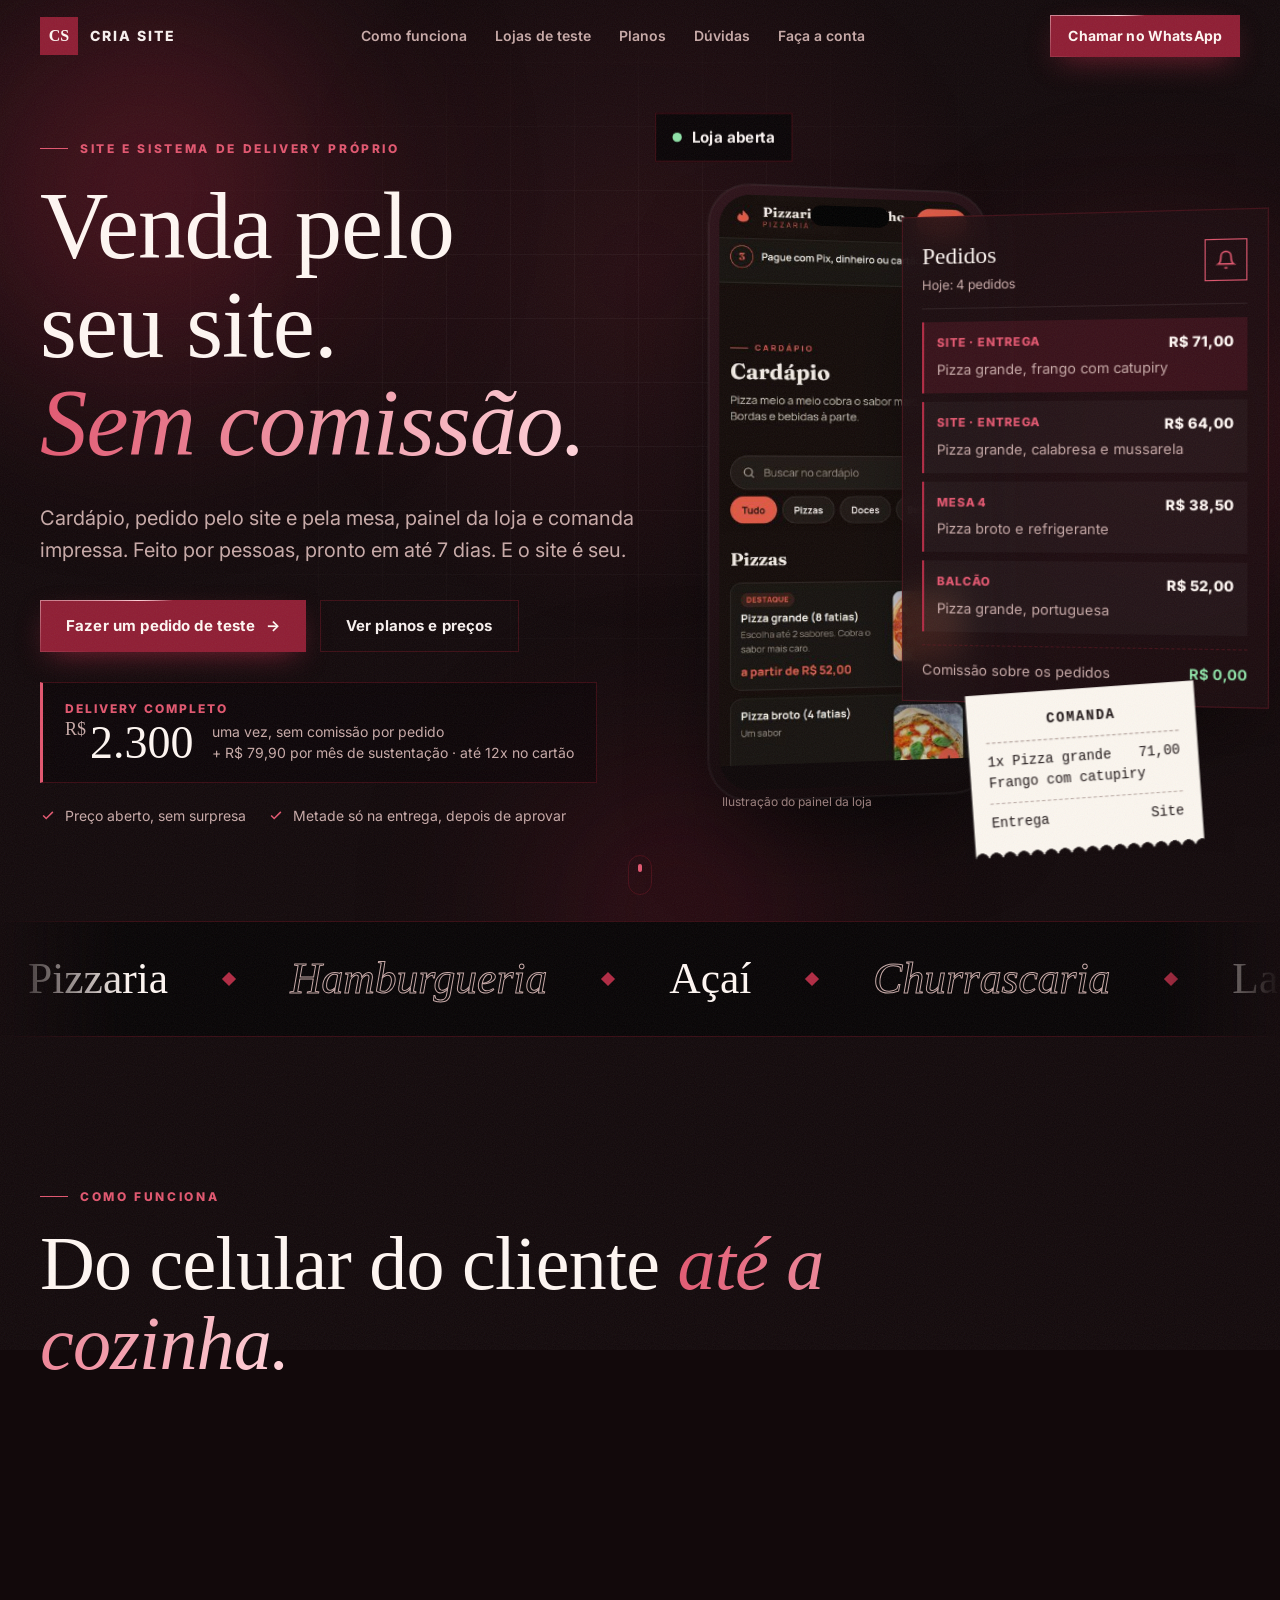
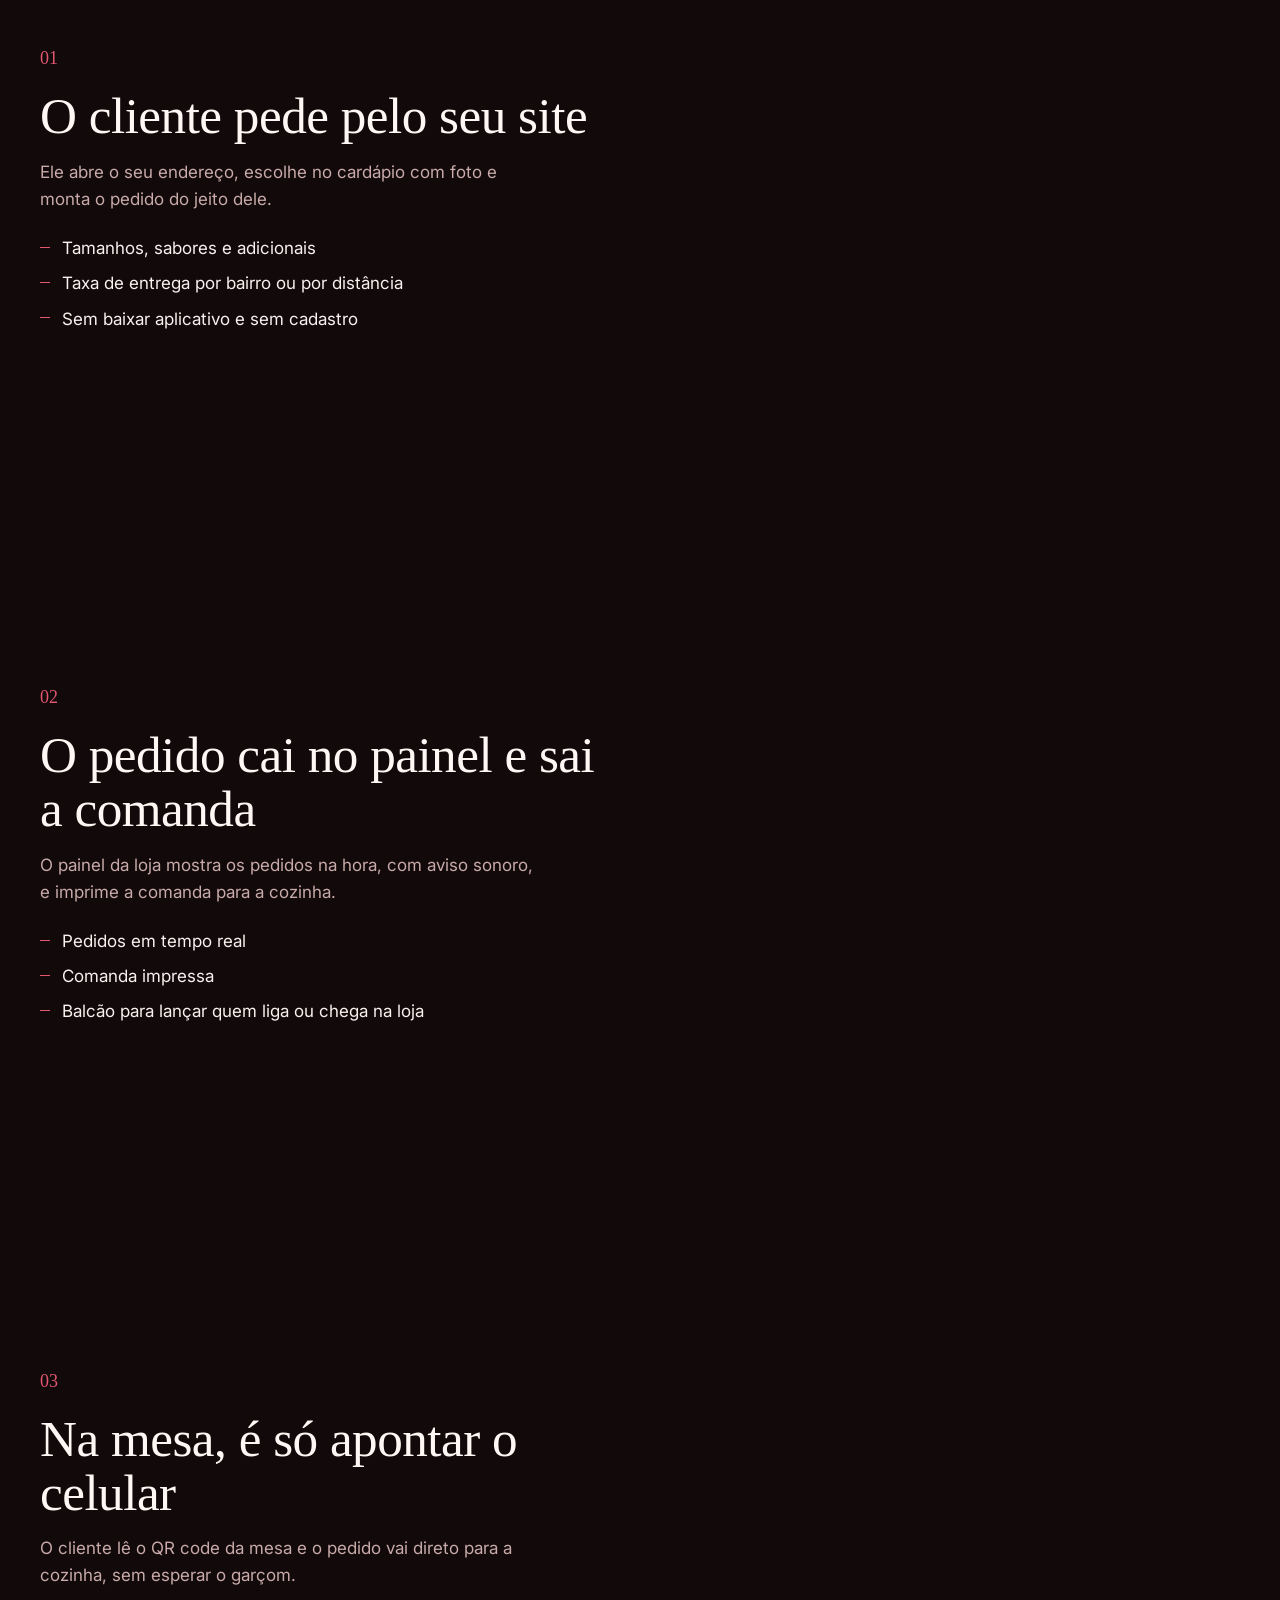
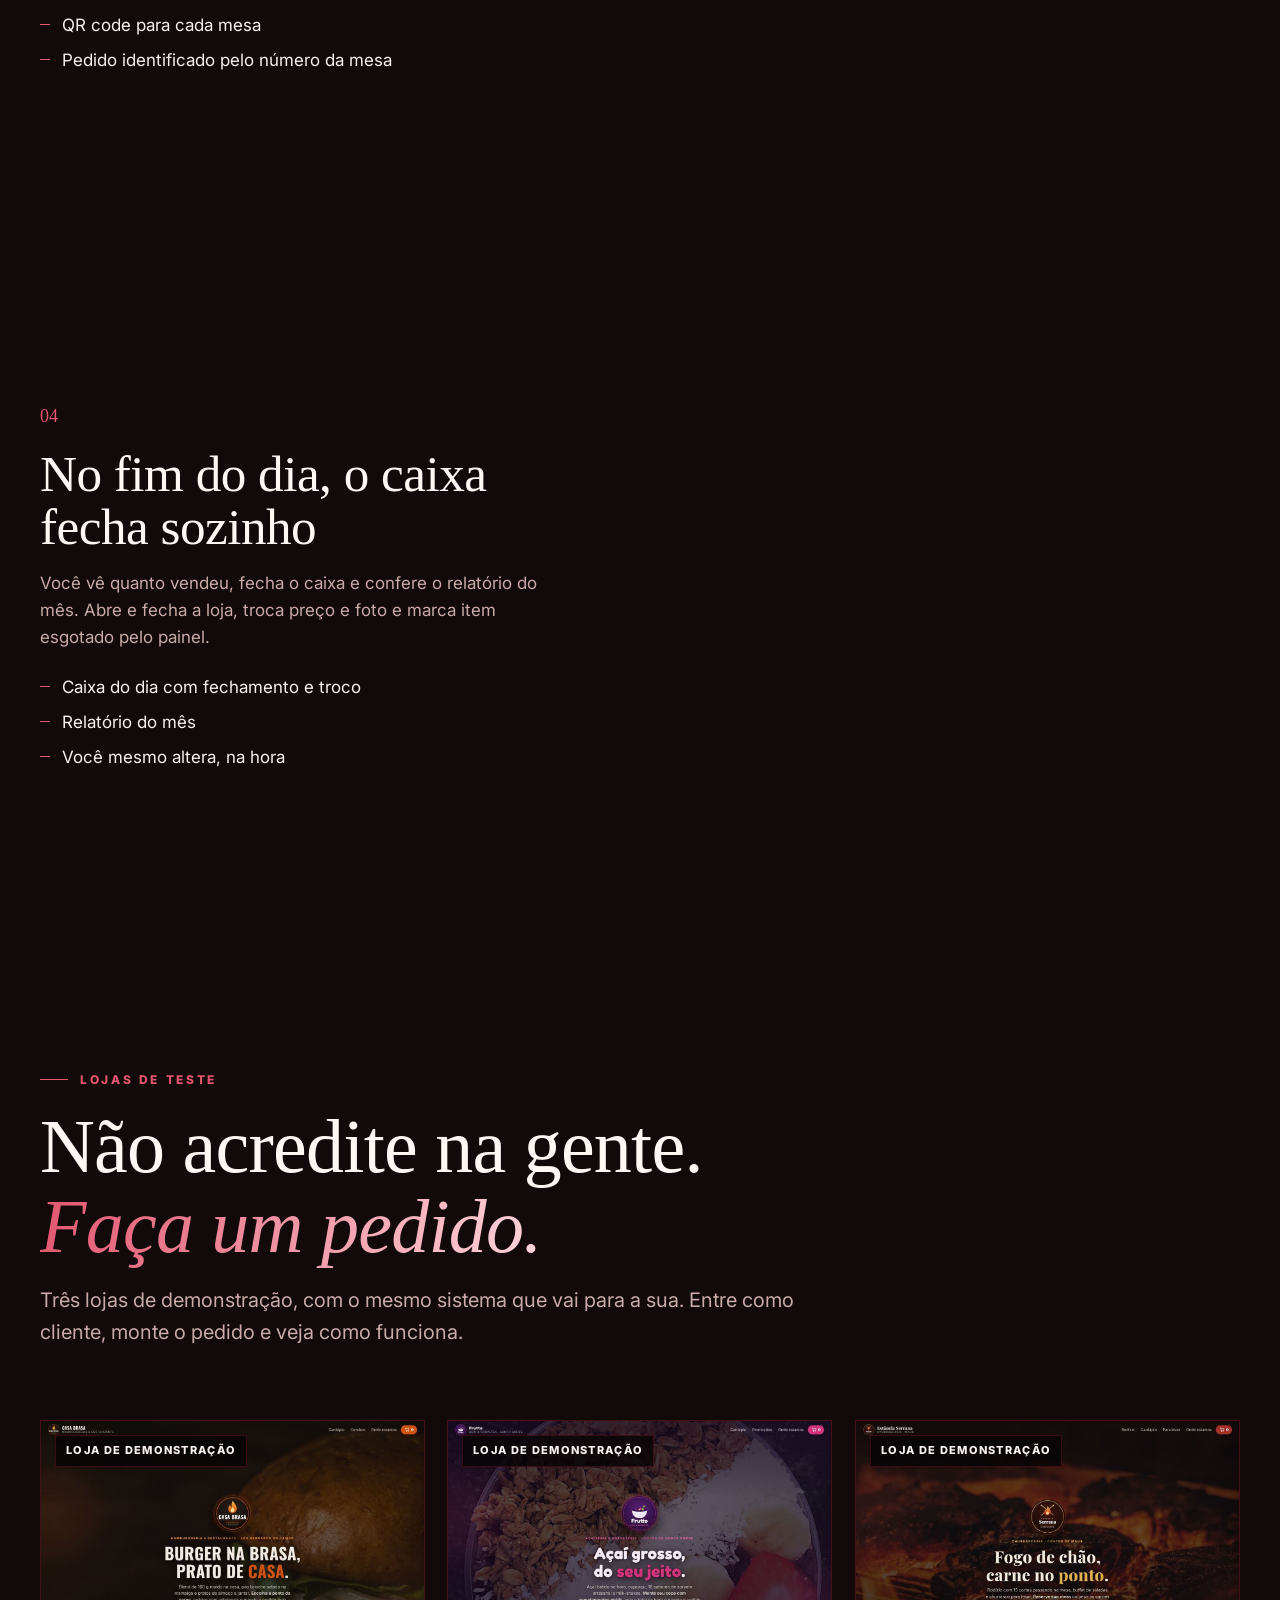
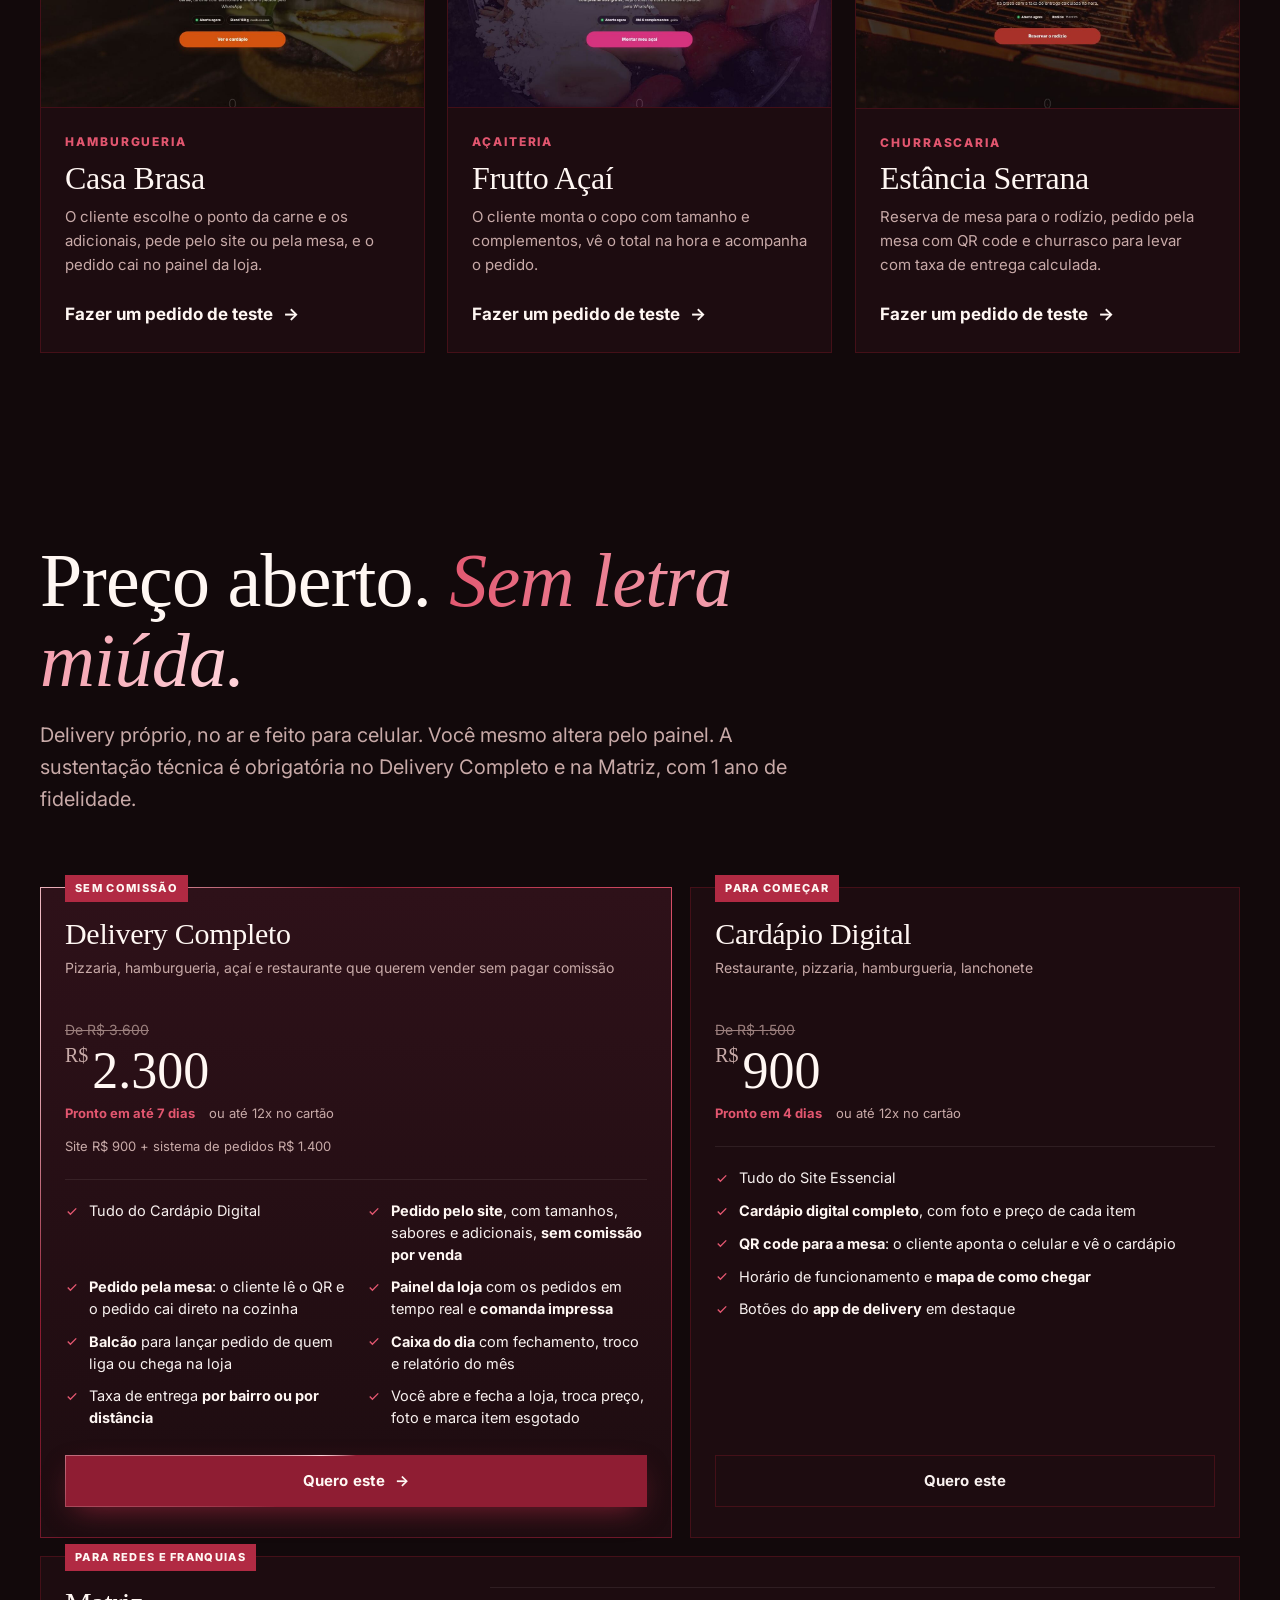
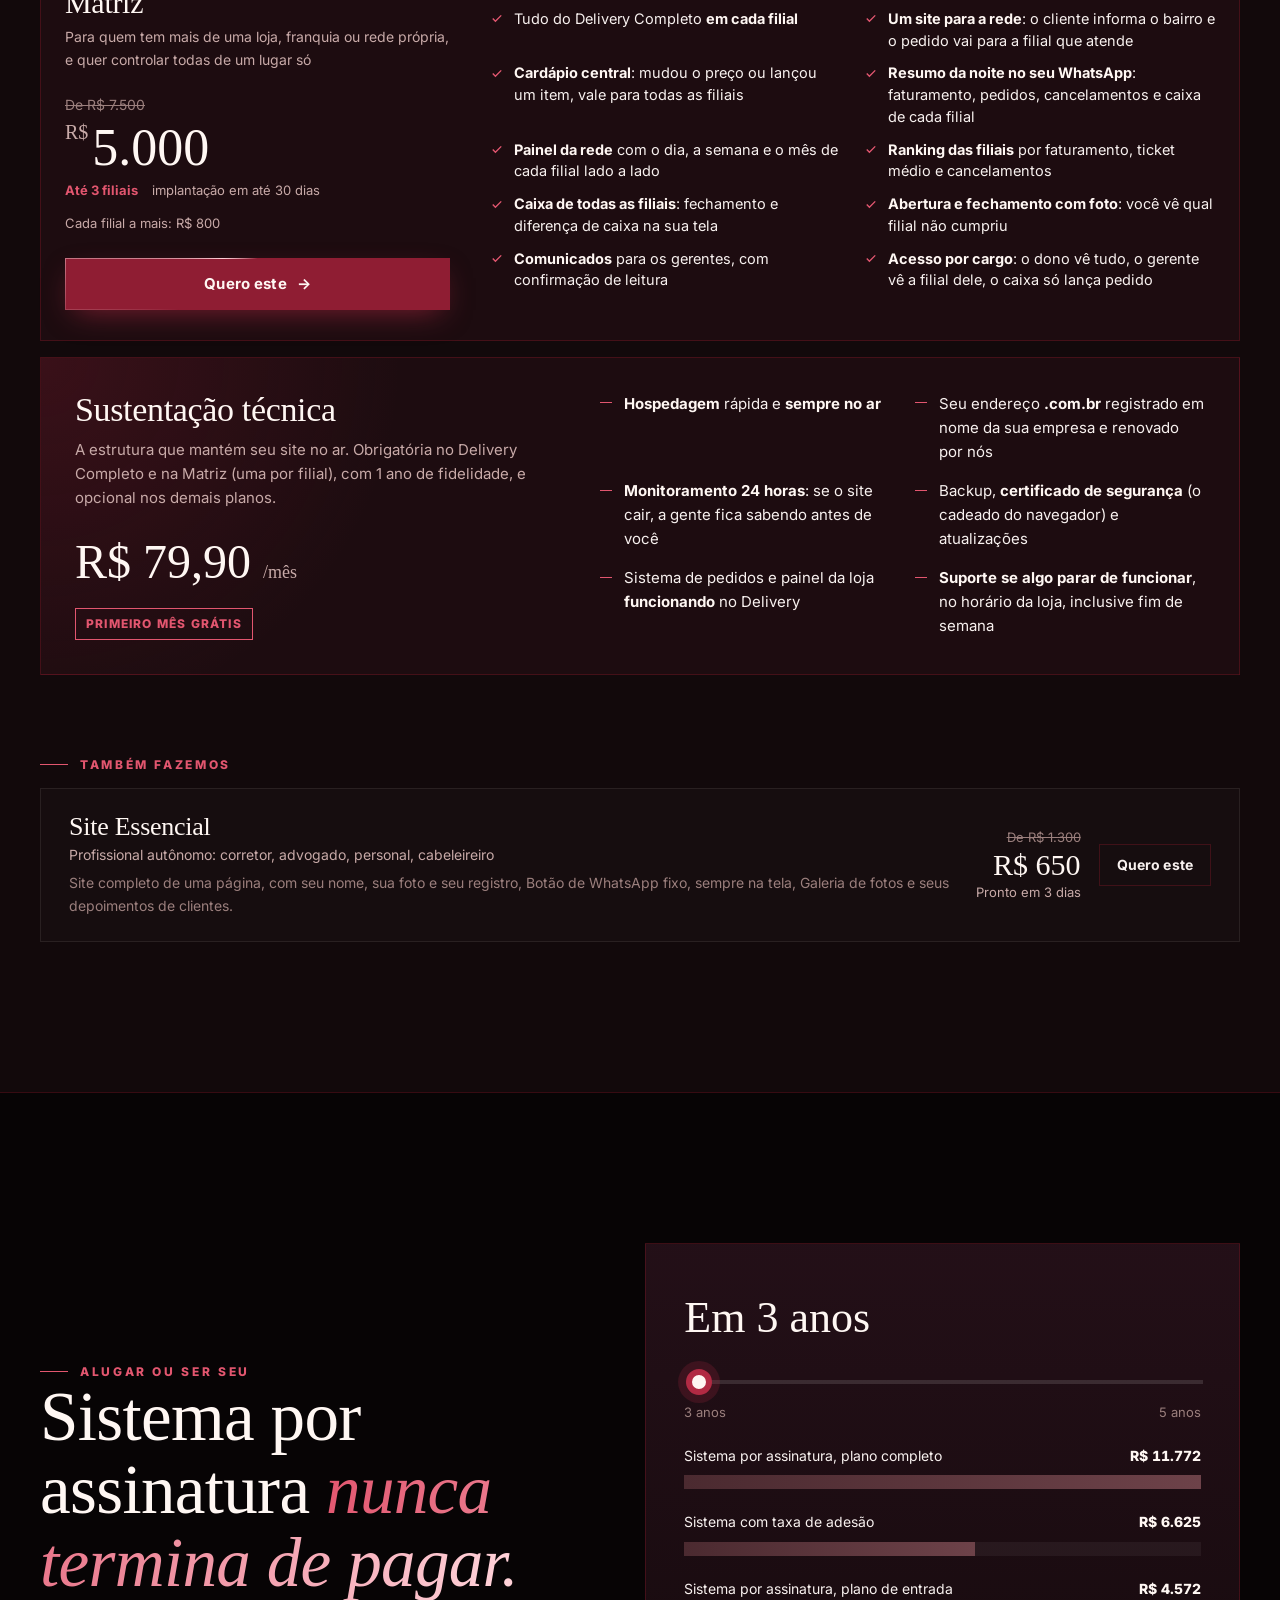
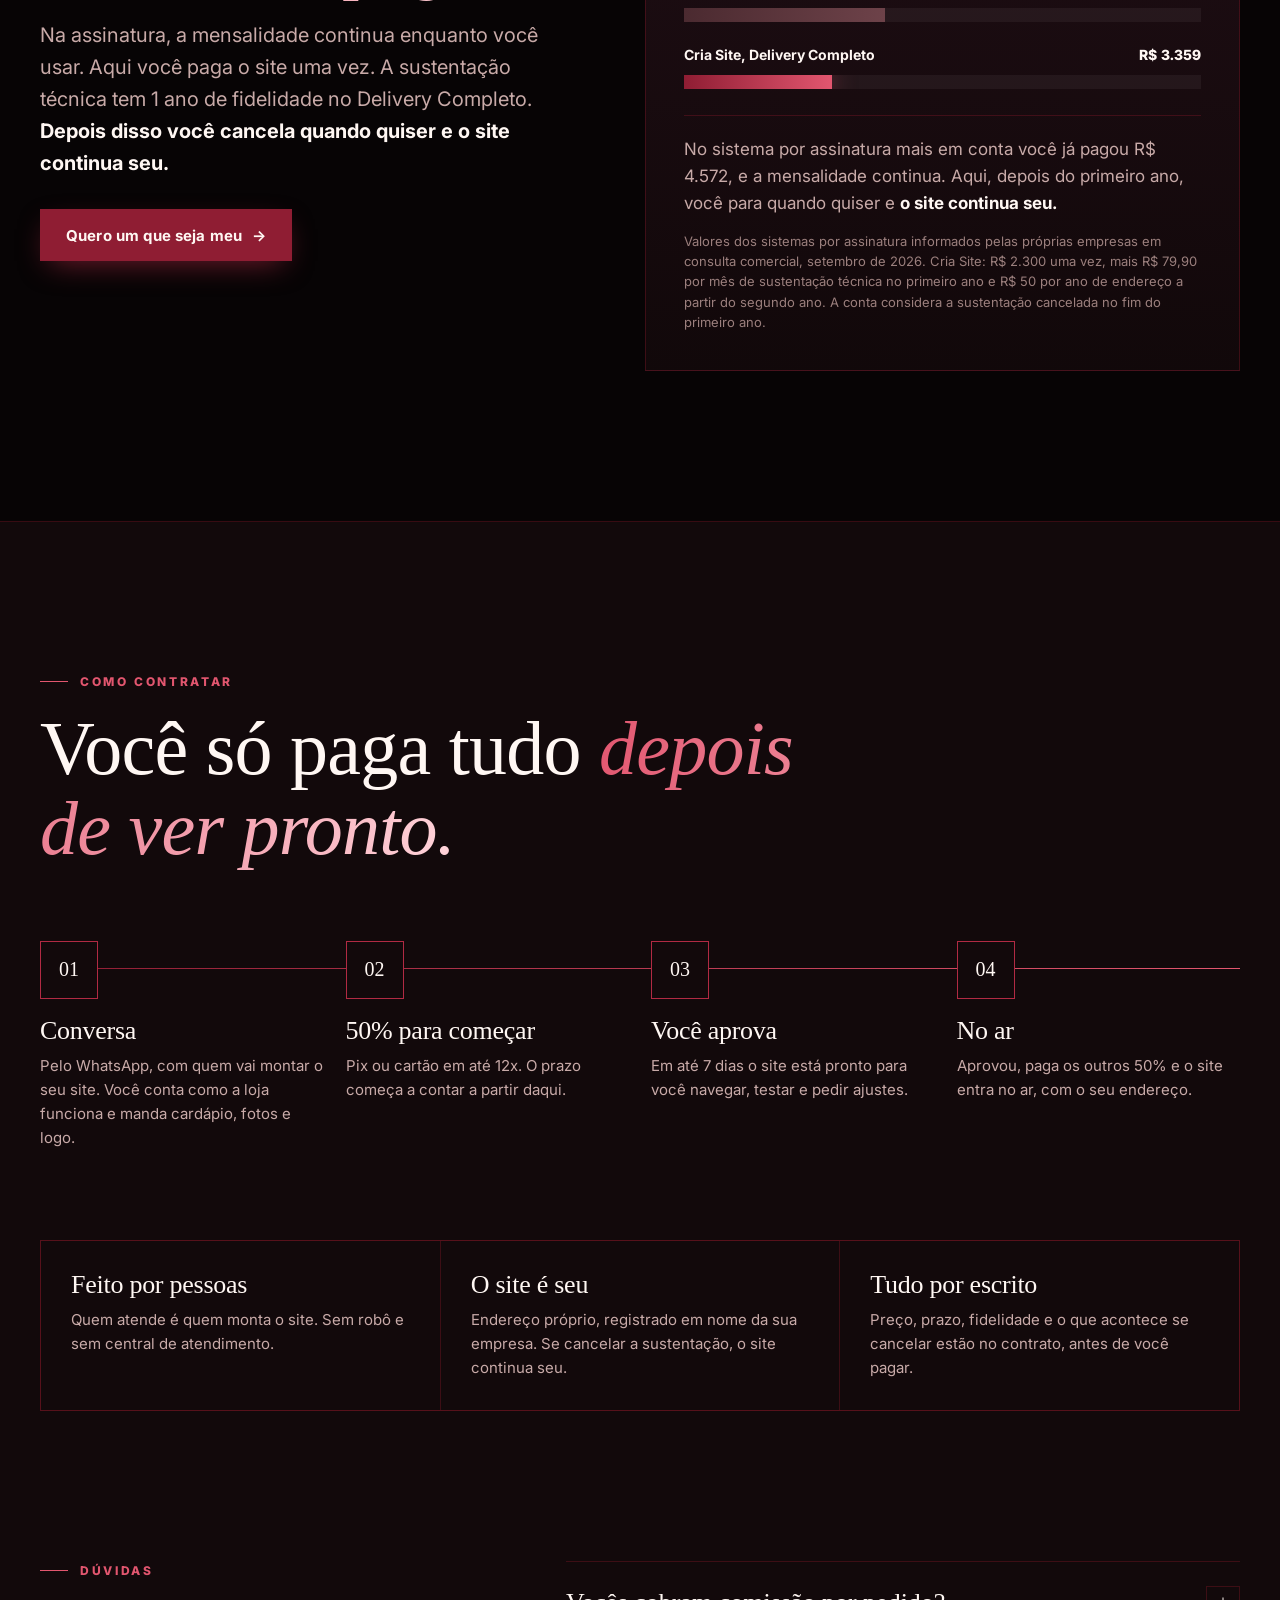
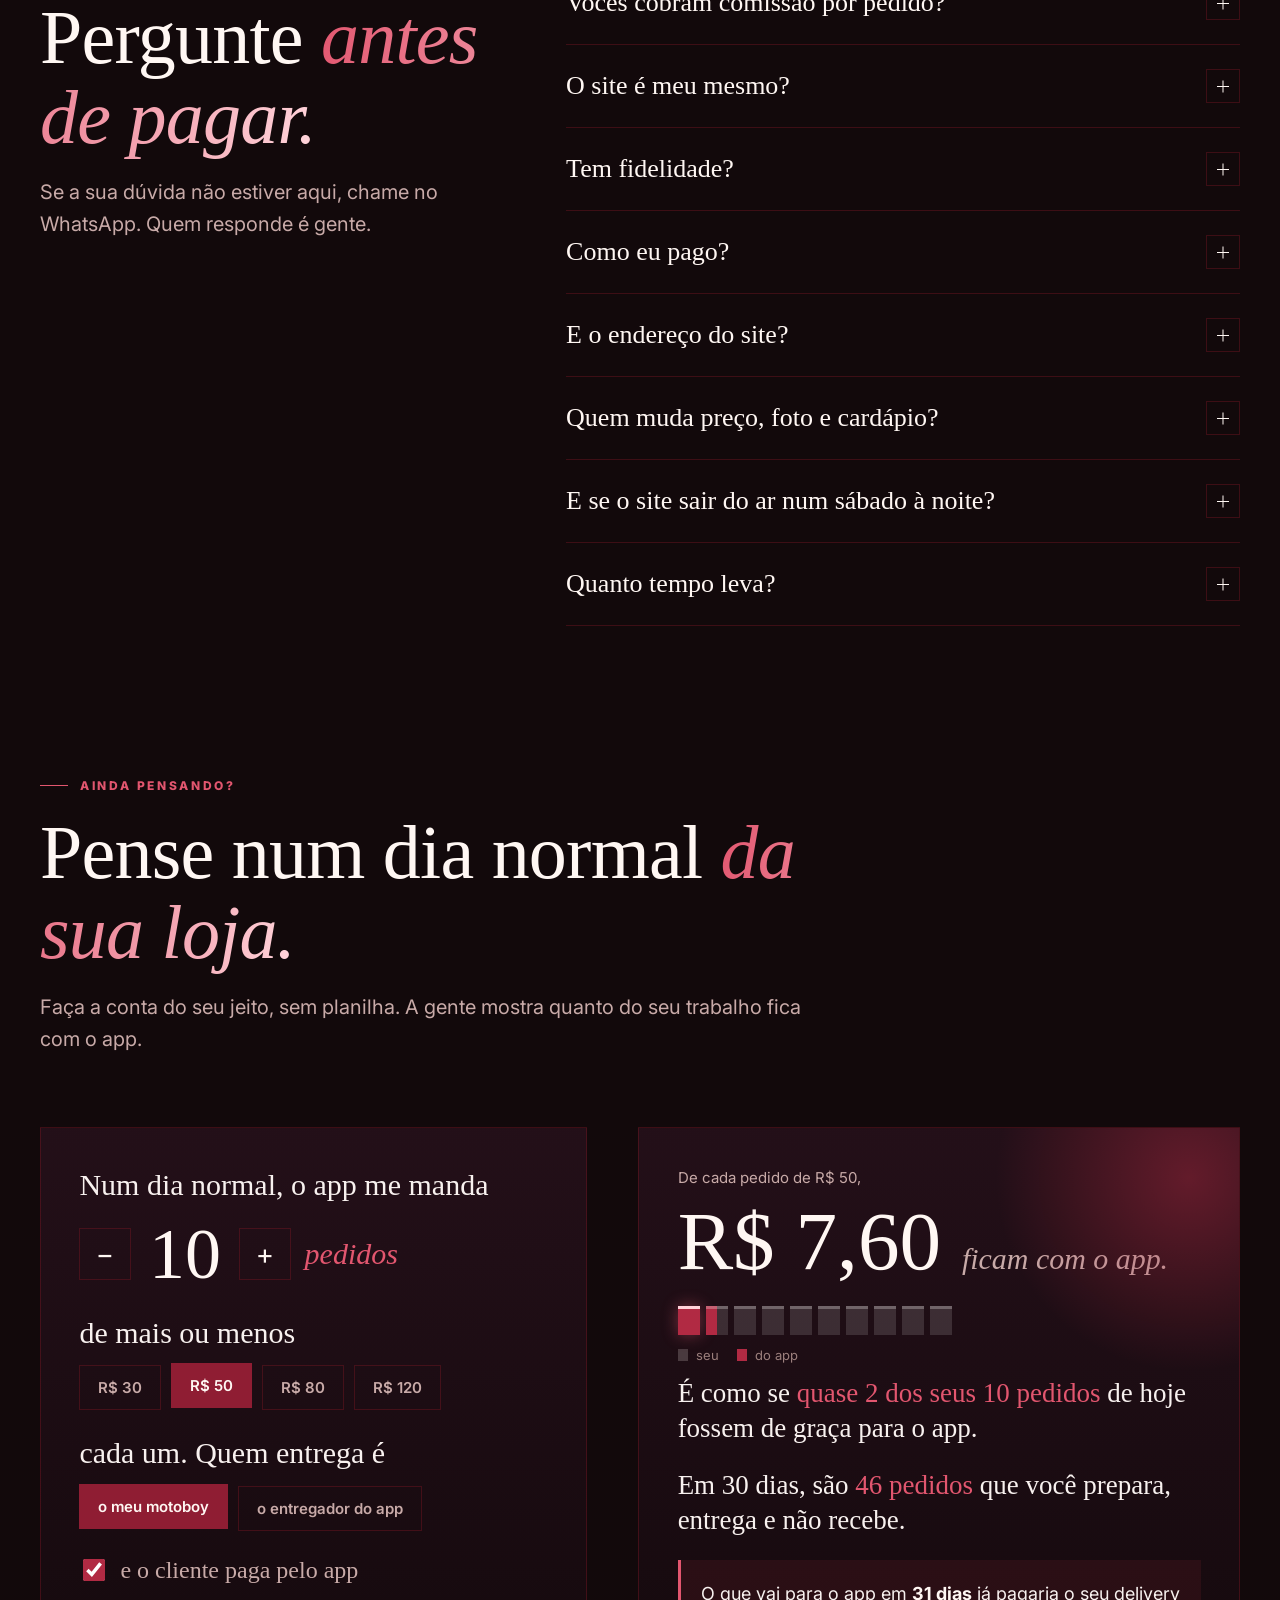
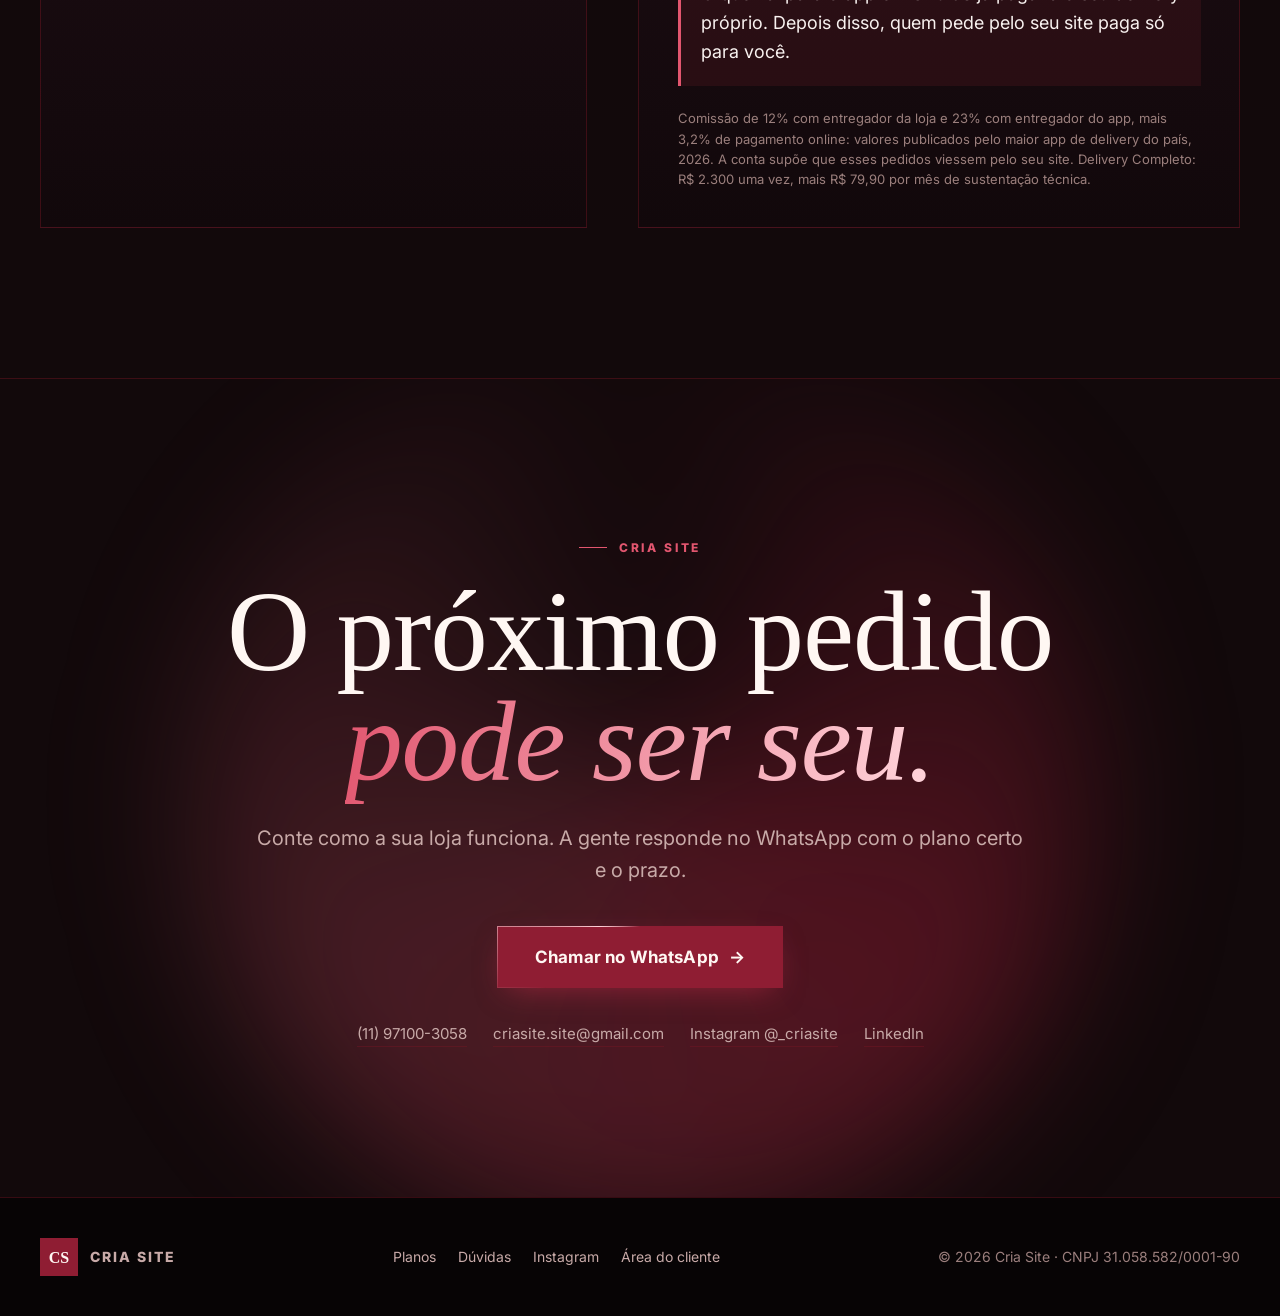
==== commit b5d8eb81: "Site: tira a faixa 'Até 50% off' Co-Authored-By: Claude Opus 5.5 <noreply@anthropic.com>" ====
--- a/index.html
+++ b/index.html
@@ -420,8 +420,6 @@
 .cmp-fecha { margin-top: 26px; padding-top: 20px; border-top: 1px solid var(--line); color: var(--muted); }
 
 /* ---------- planos ---------- */
-.promo { display: inline-flex; align-items: center; gap: 14px; margin-bottom: 34px; padding: 10px 16px 10px 10px; border: 1px solid var(--line); font-size: 14px; color: var(--muted); }
-.promo span { padding: 6px 10px; background: var(--accent); color: var(--white); font-weight: 800; font-size: 12px; letter-spacing: .1em; text-transform: uppercase; }
 .plans { display: grid; grid-template-columns: 1.15fr 1fr; gap: 18px; align-items: stretch; }
 .plan.hot ul { grid-template-columns: 1fr 1fr; column-gap: 22px; }
 .plan.matriz { grid-column: 1 / -1; display: grid; grid-template-columns: minmax(0, .85fr) minmax(0, 1.6fr); column-gap: 40px; align-items: start; }
@@ -784,7 +782,6 @@
         <h2 class="rv" style="--d:.08s">Preço aberto. <span class="accent-text">Sem letra miúda.</span></h2>
         <p class="lede rv" style="--d:.16s">Delivery próprio, no ar e feito para celular. Você mesmo altera pelo painel. A sustentação técnica é obrigatória no Delivery Completo e na Matriz, com 1 ano de fidelidade.</p>
       </div>
-      <p class="promo rv"><span>Até 50% off</span> Condição de lançamento, válida por tempo limitado.</p>
 
       <div class="plans">
         <article class="plan hot rv">
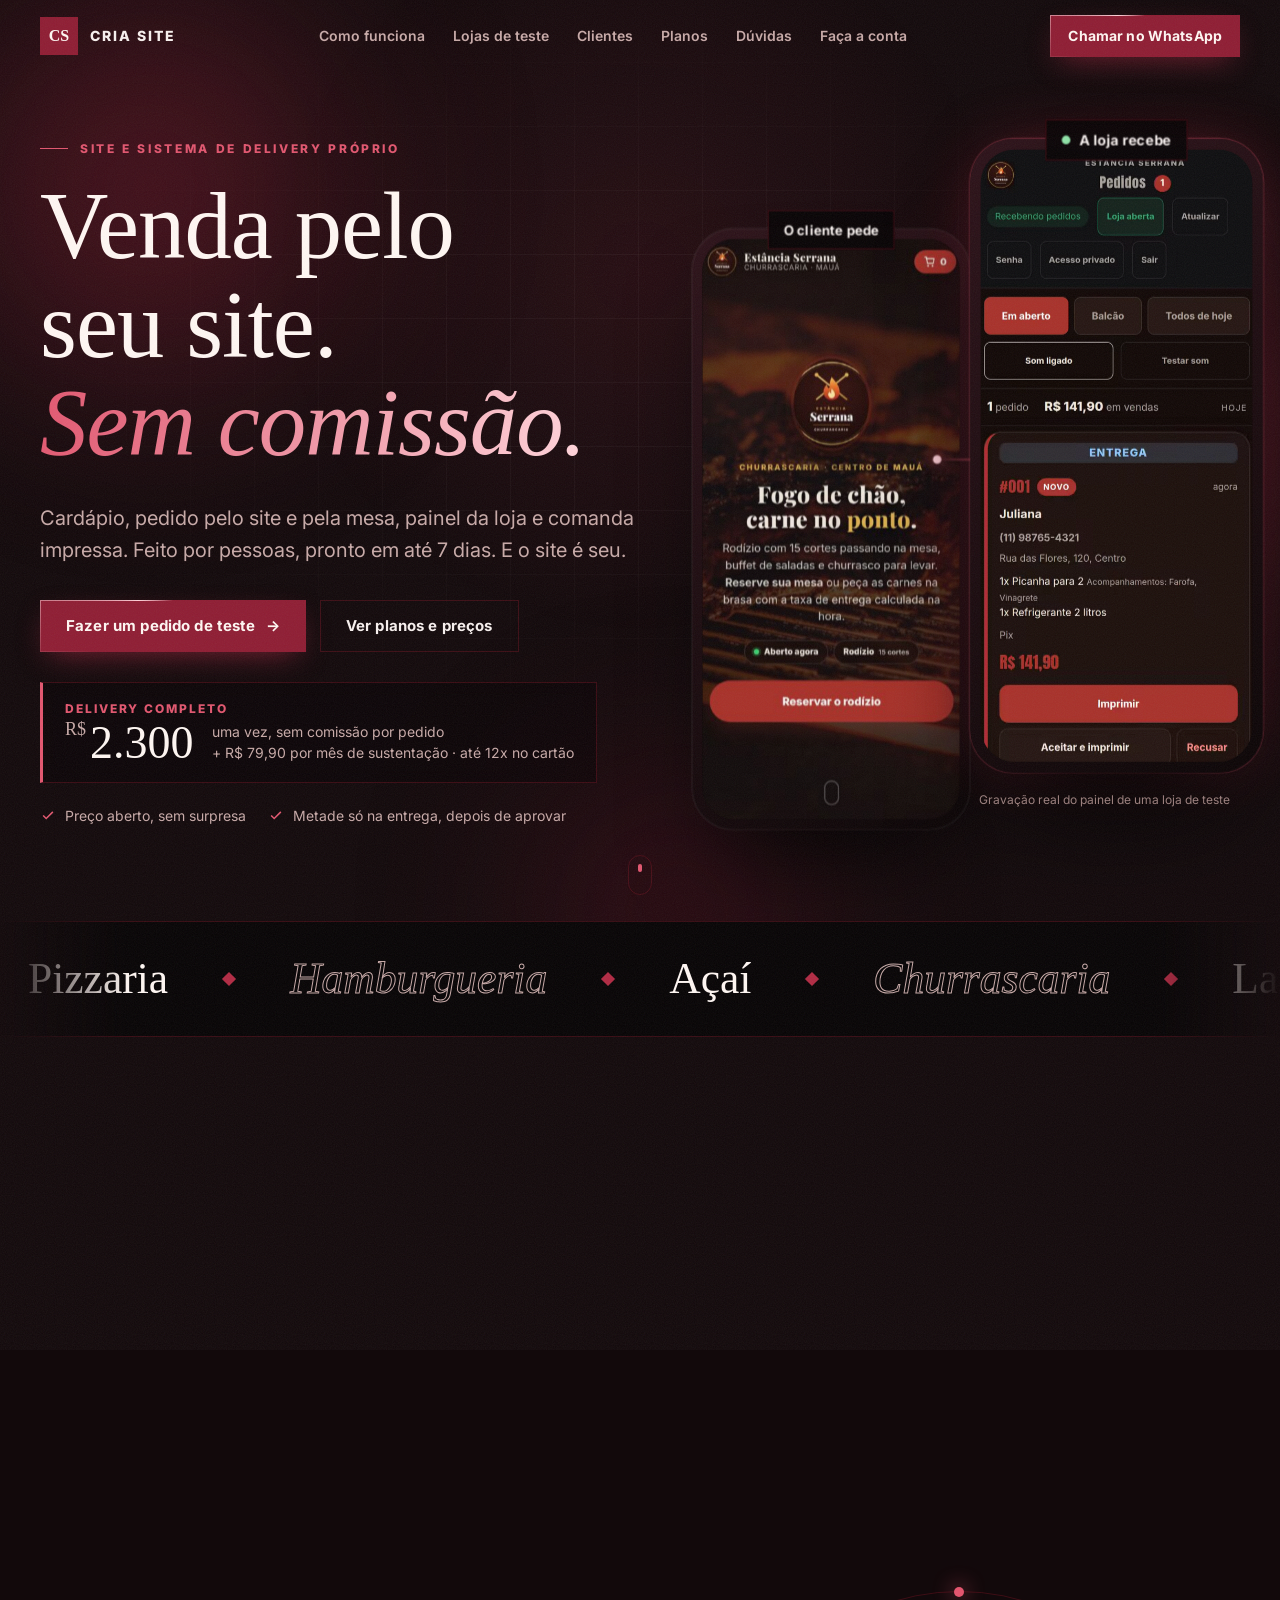
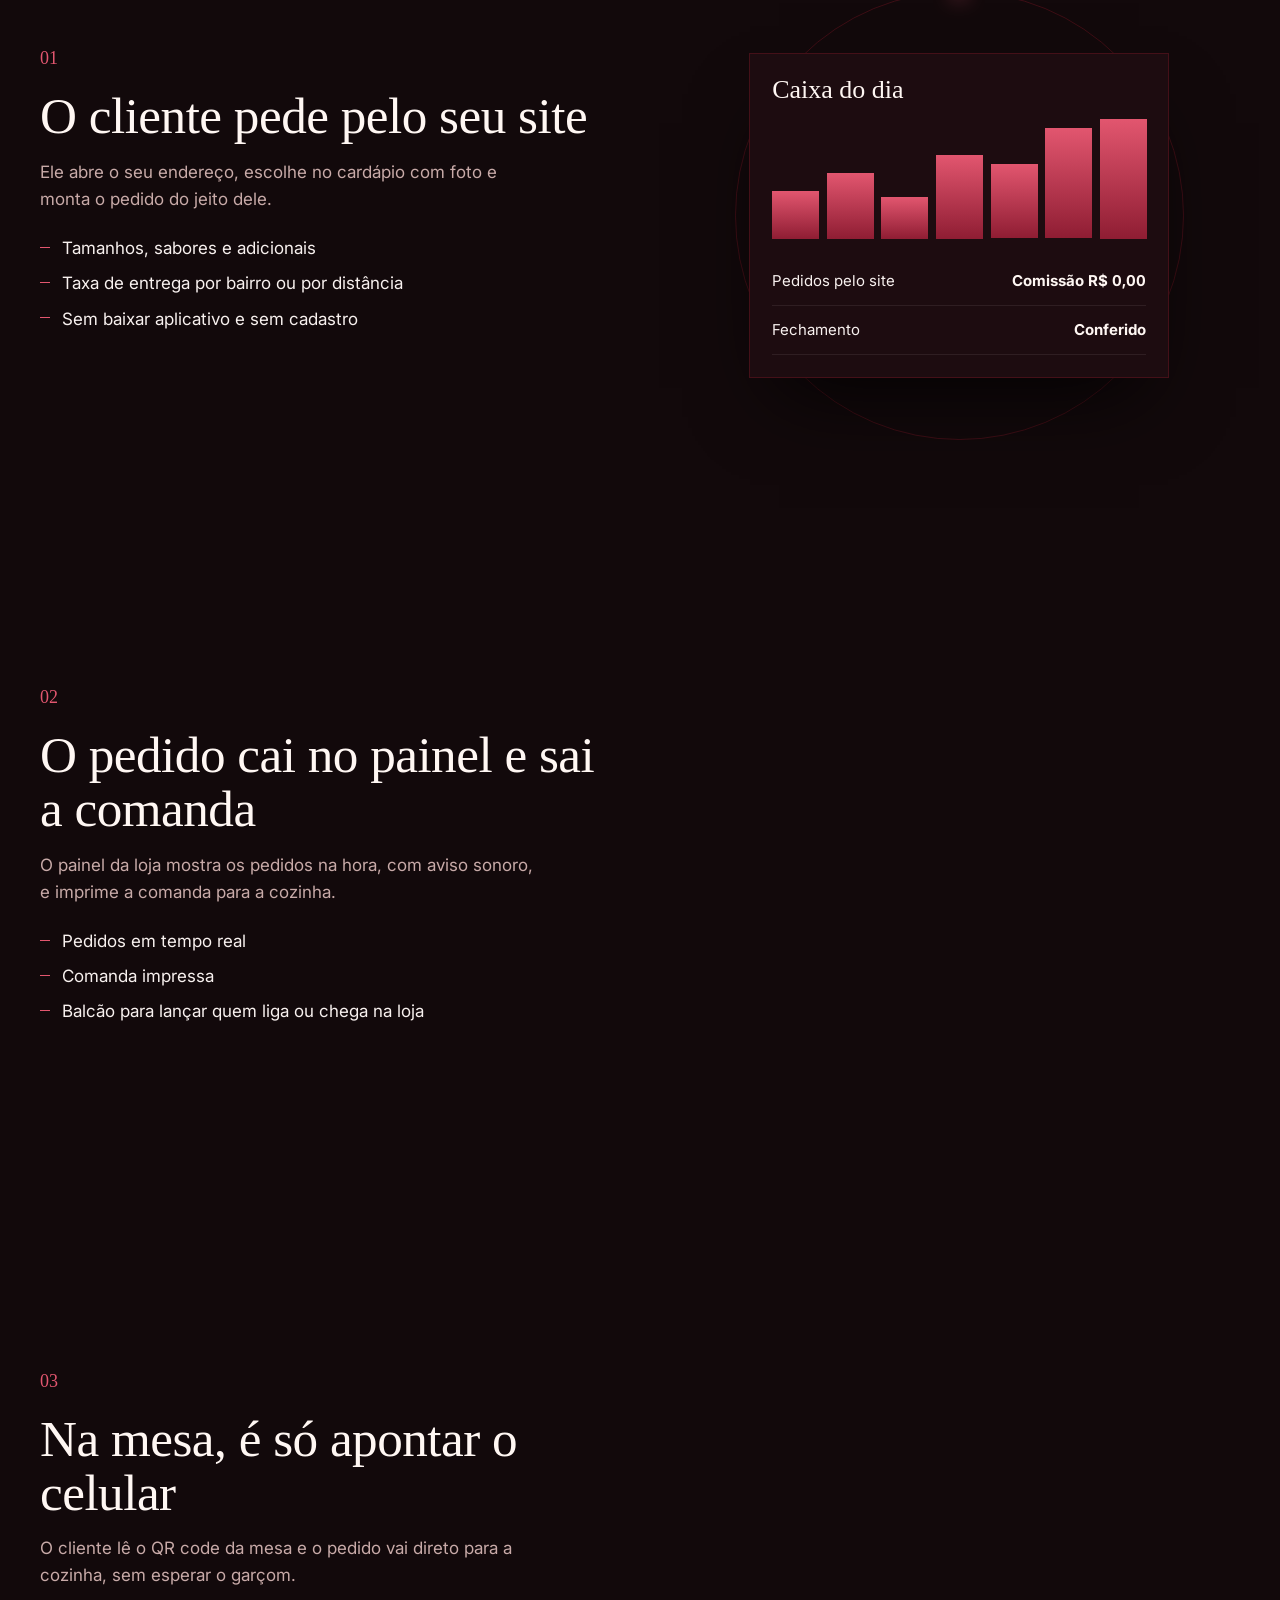
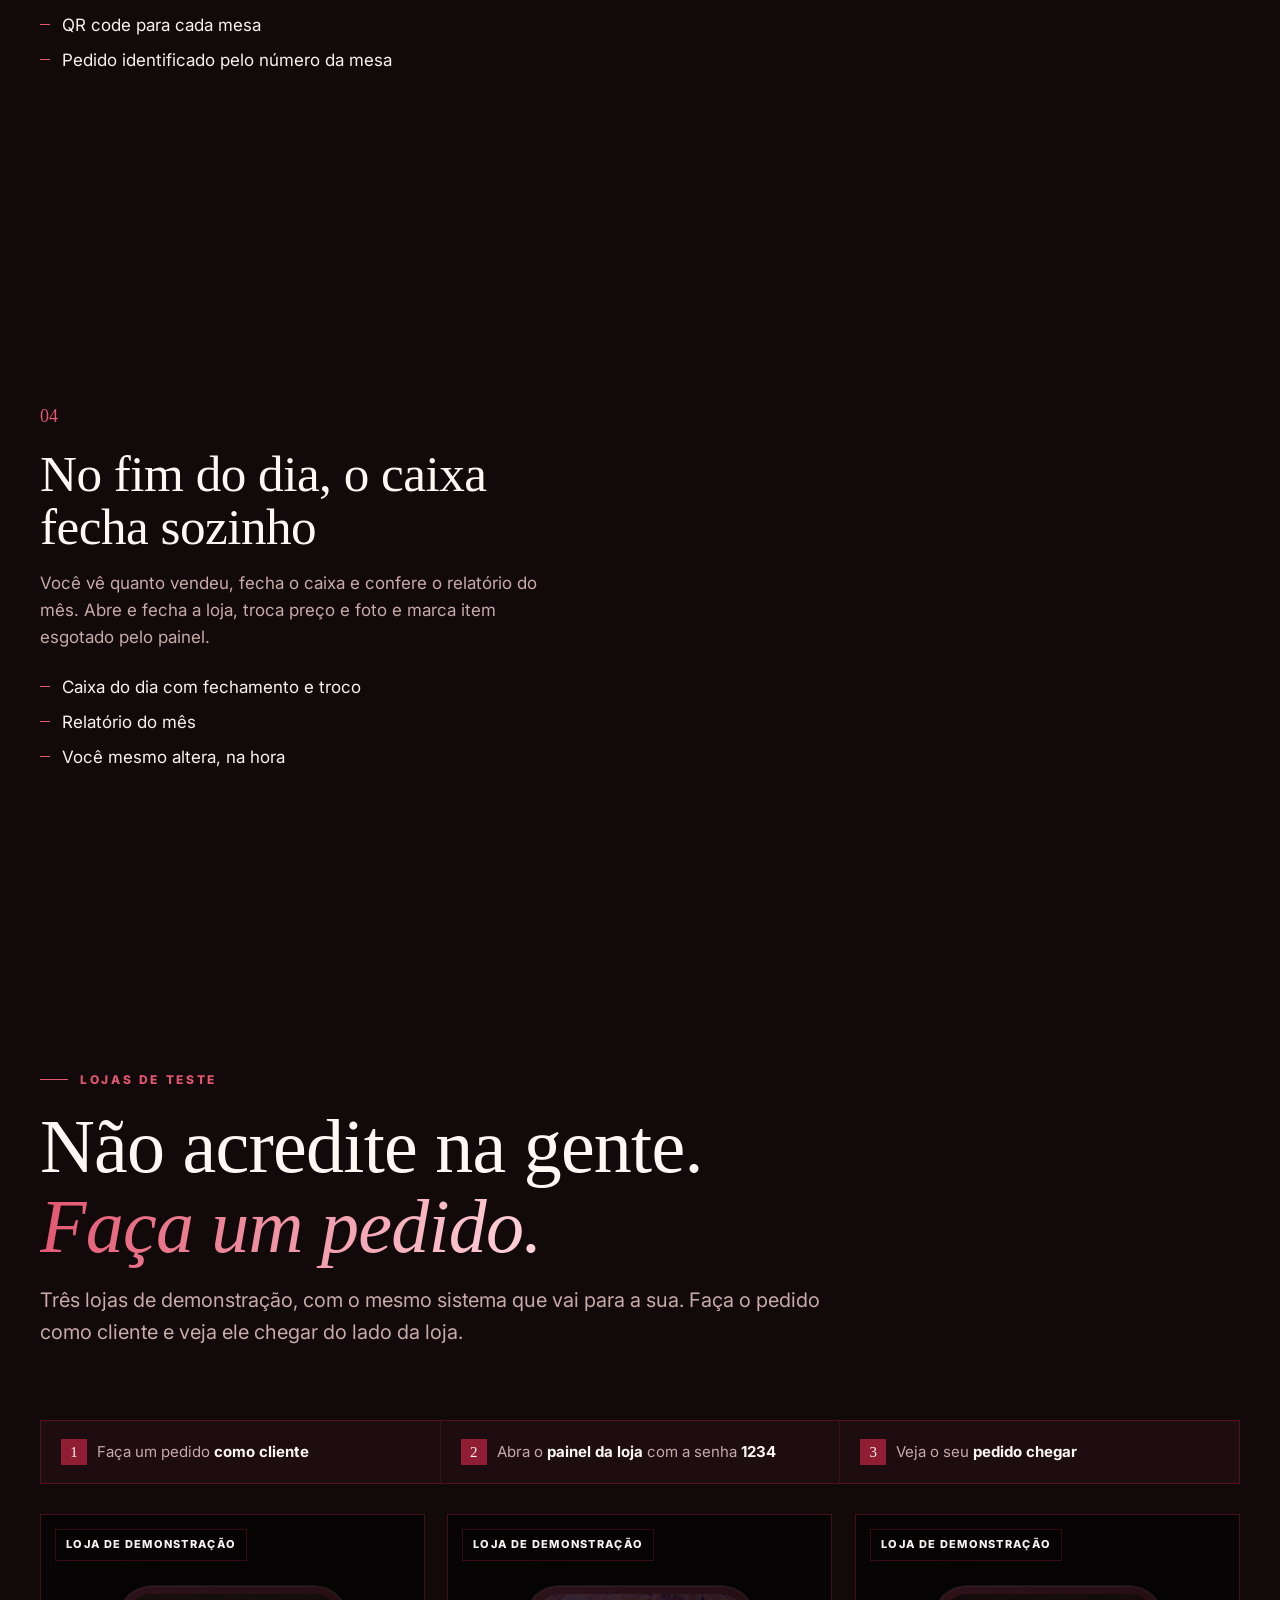
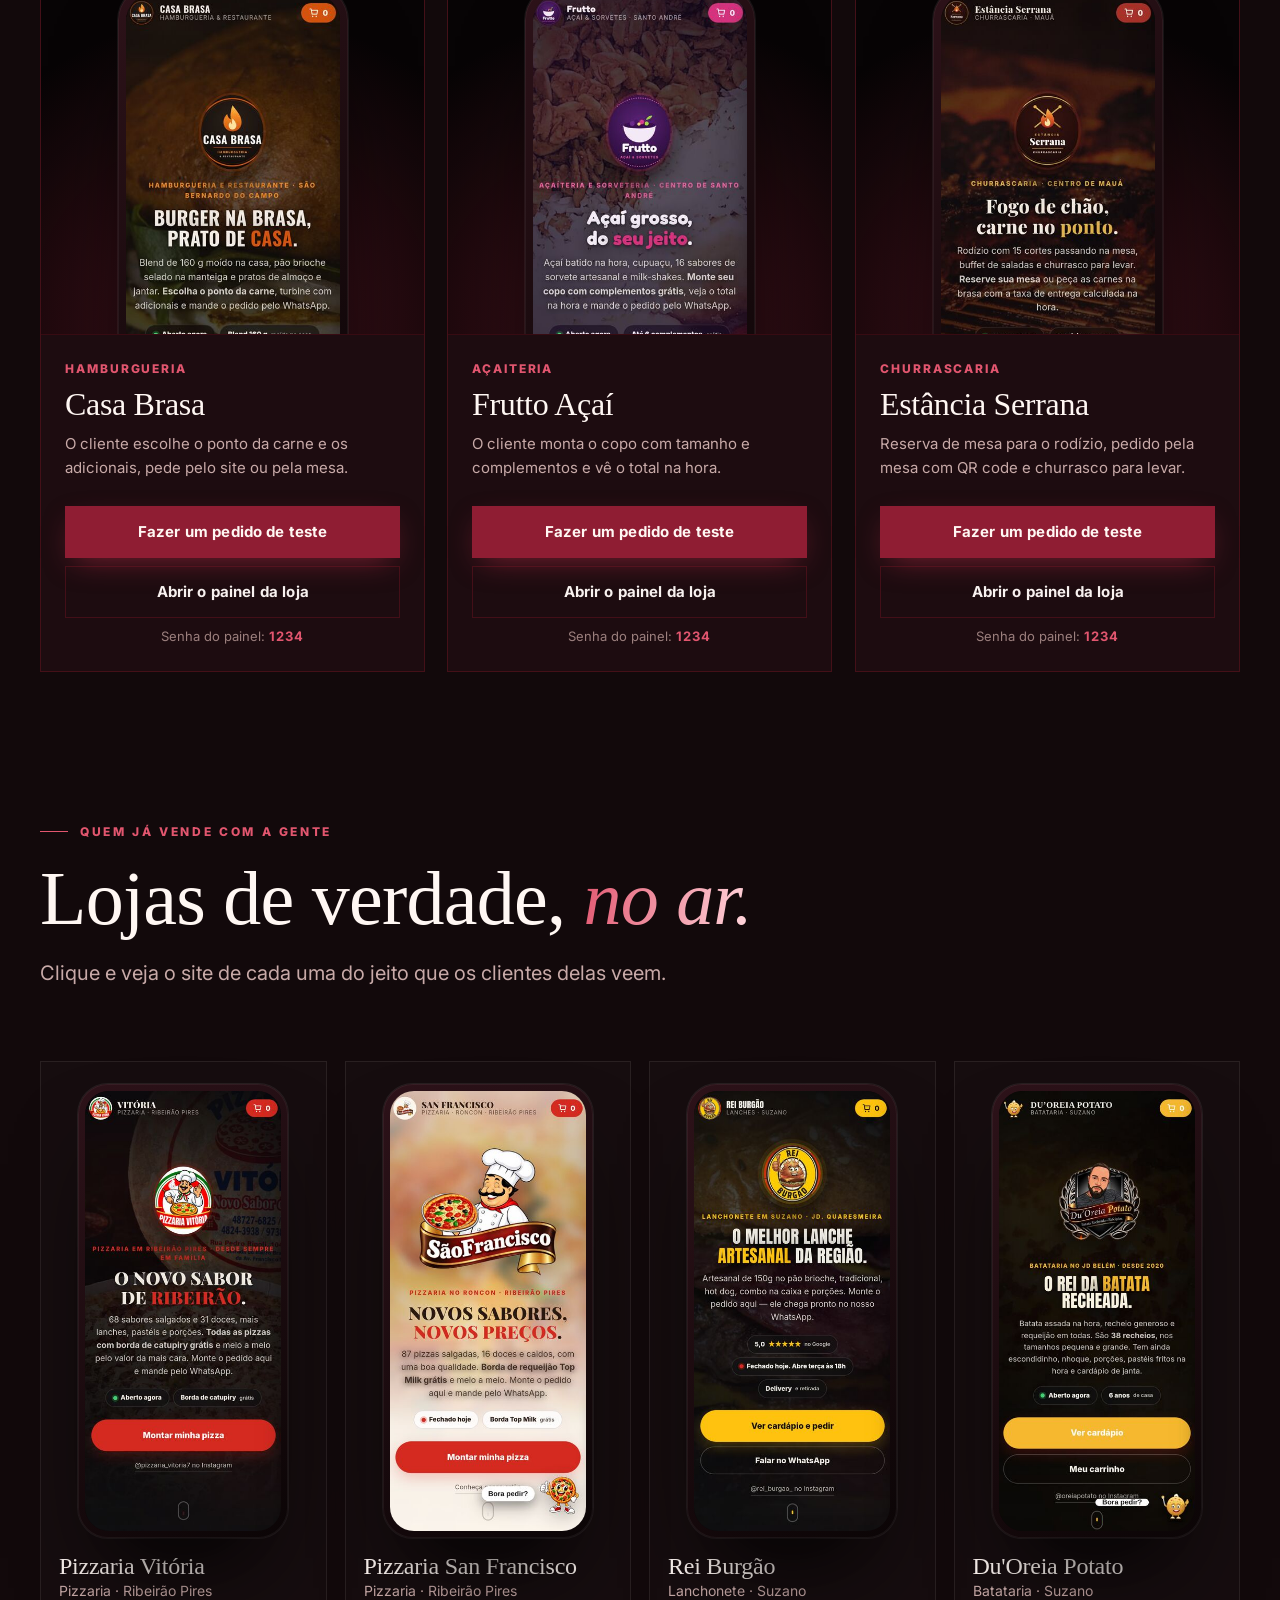
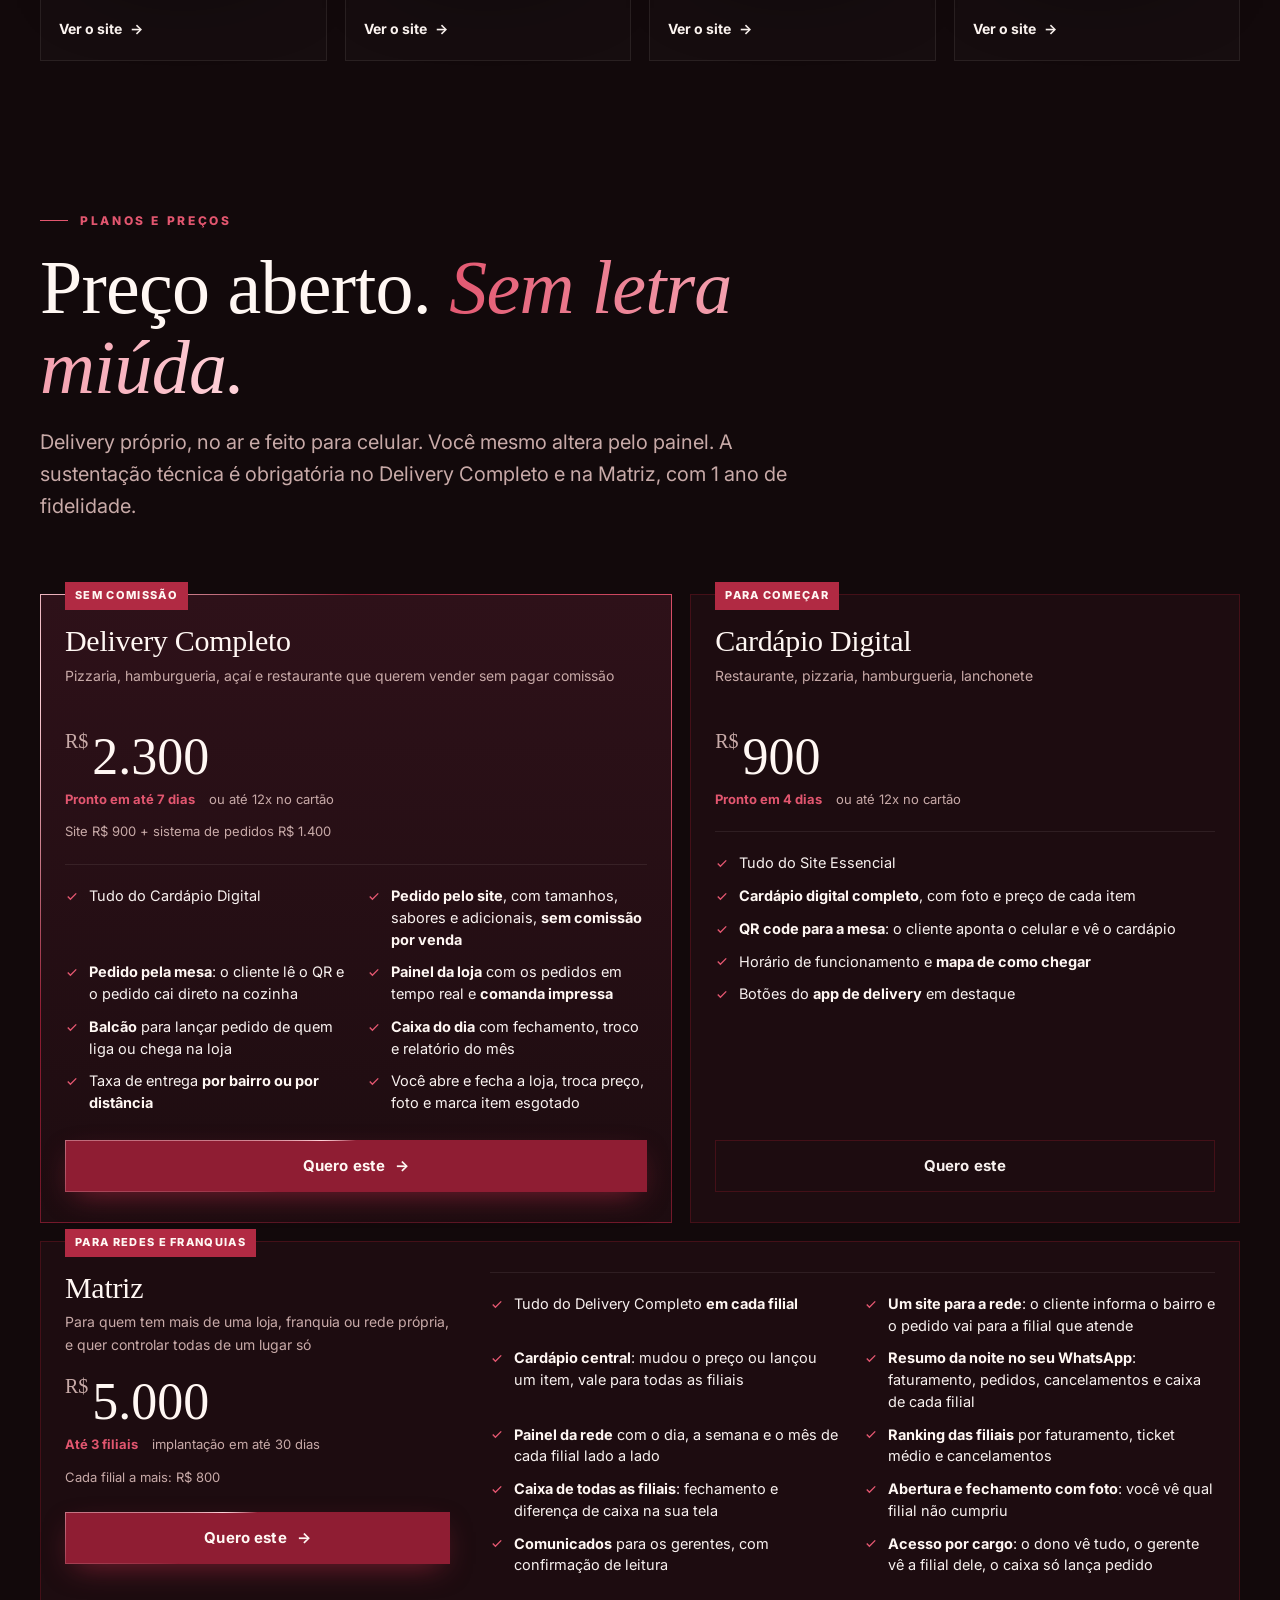
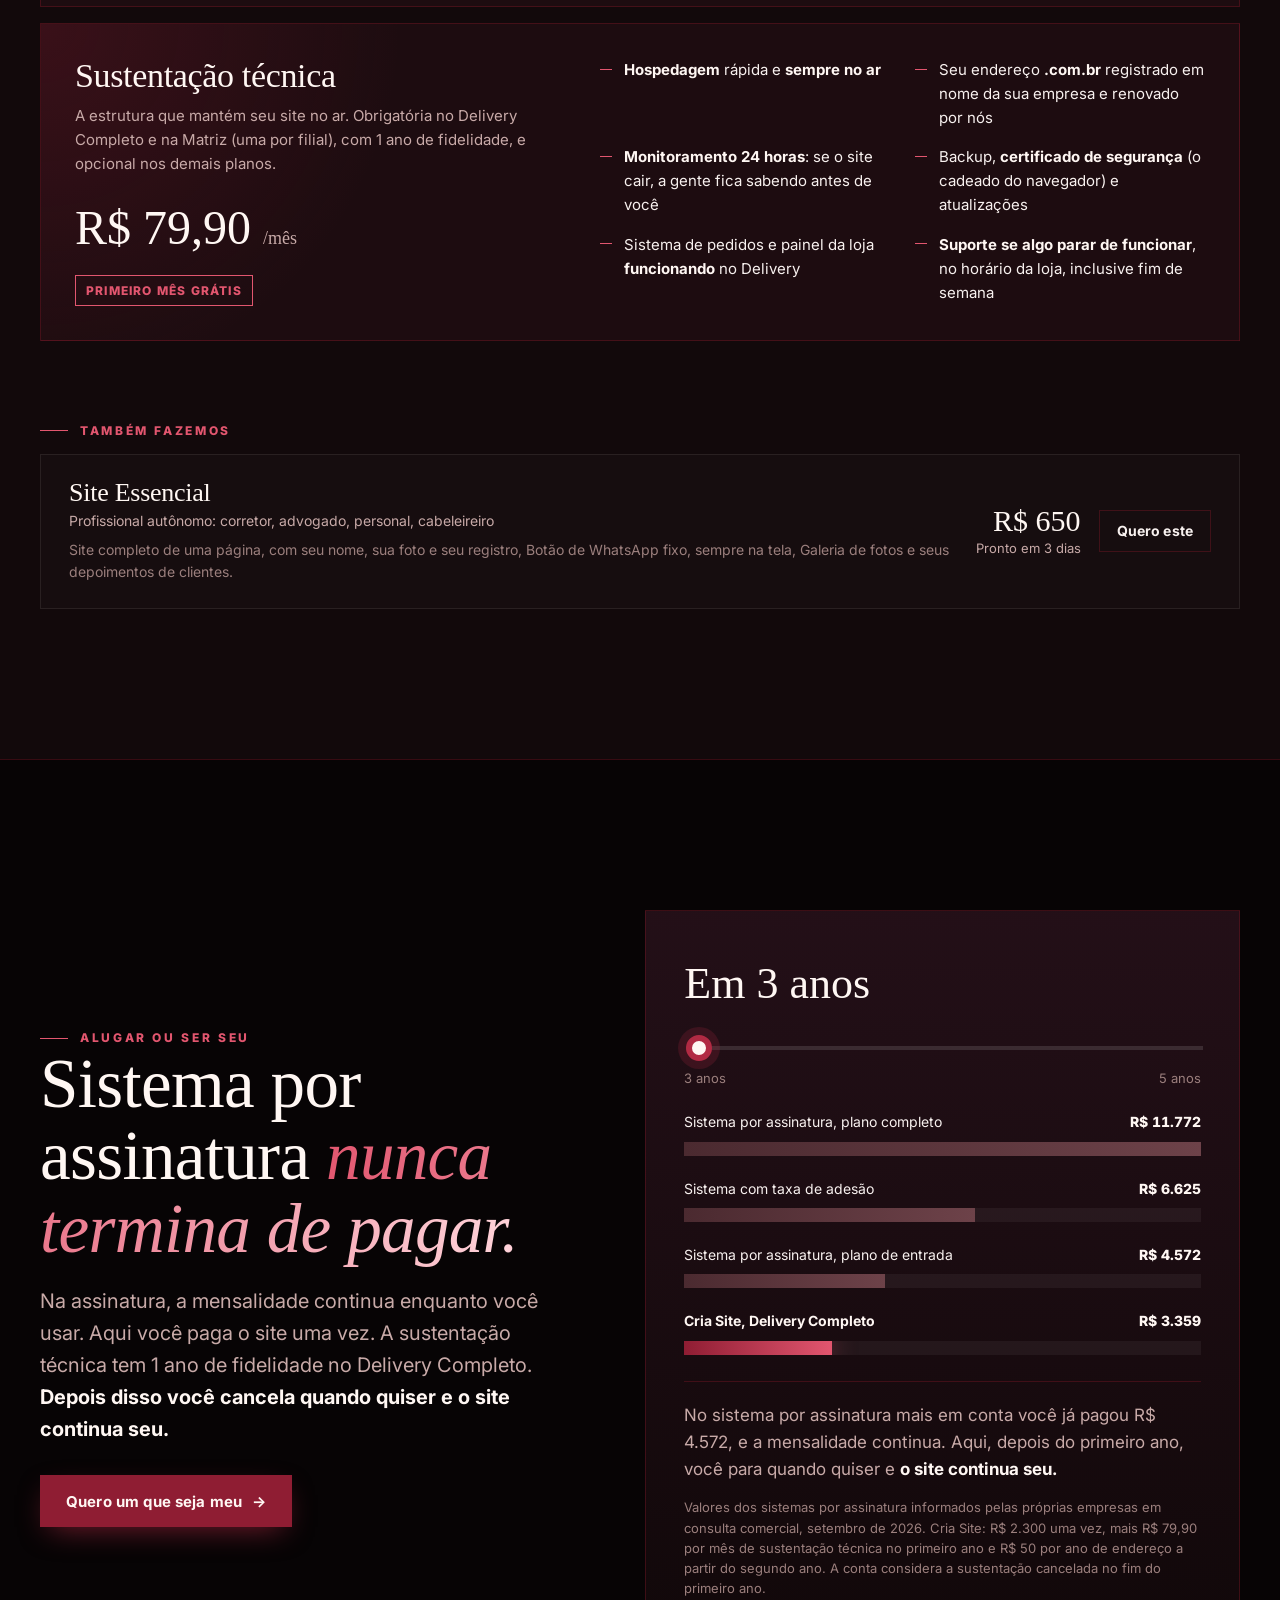
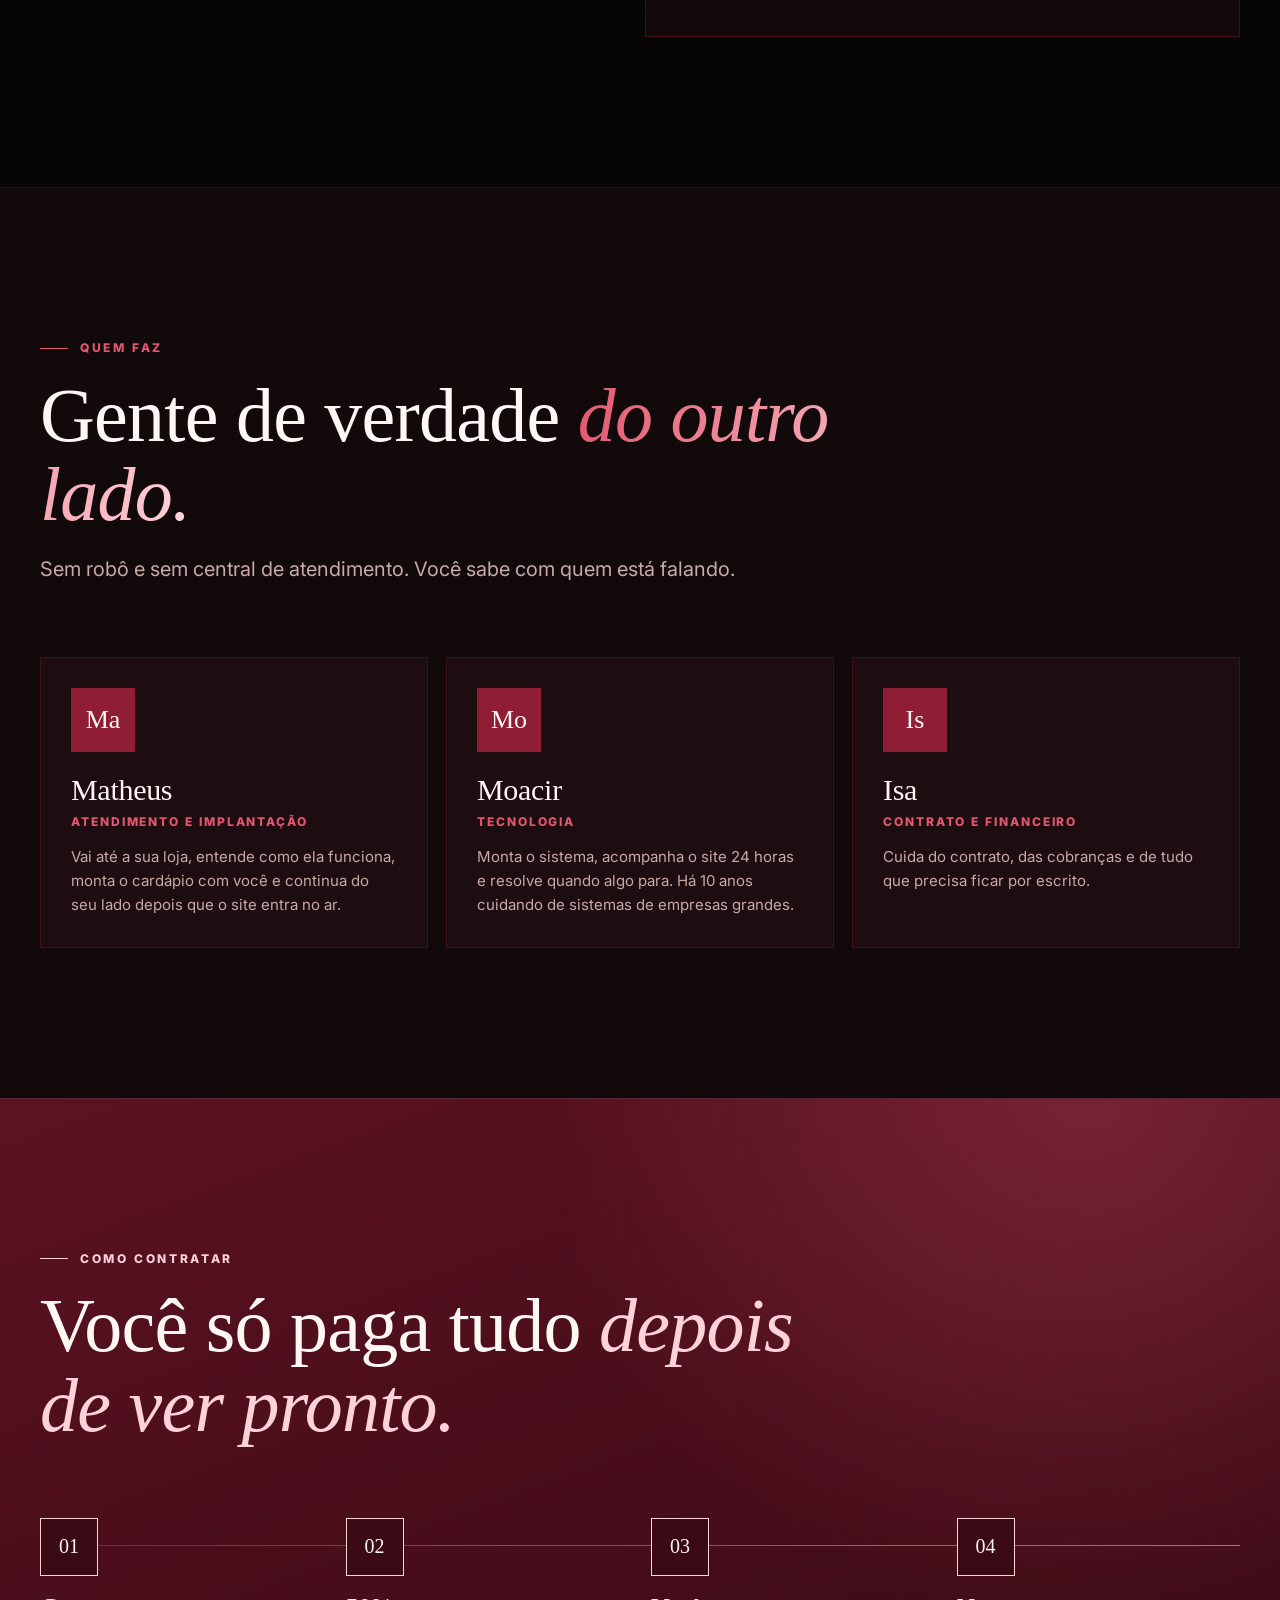
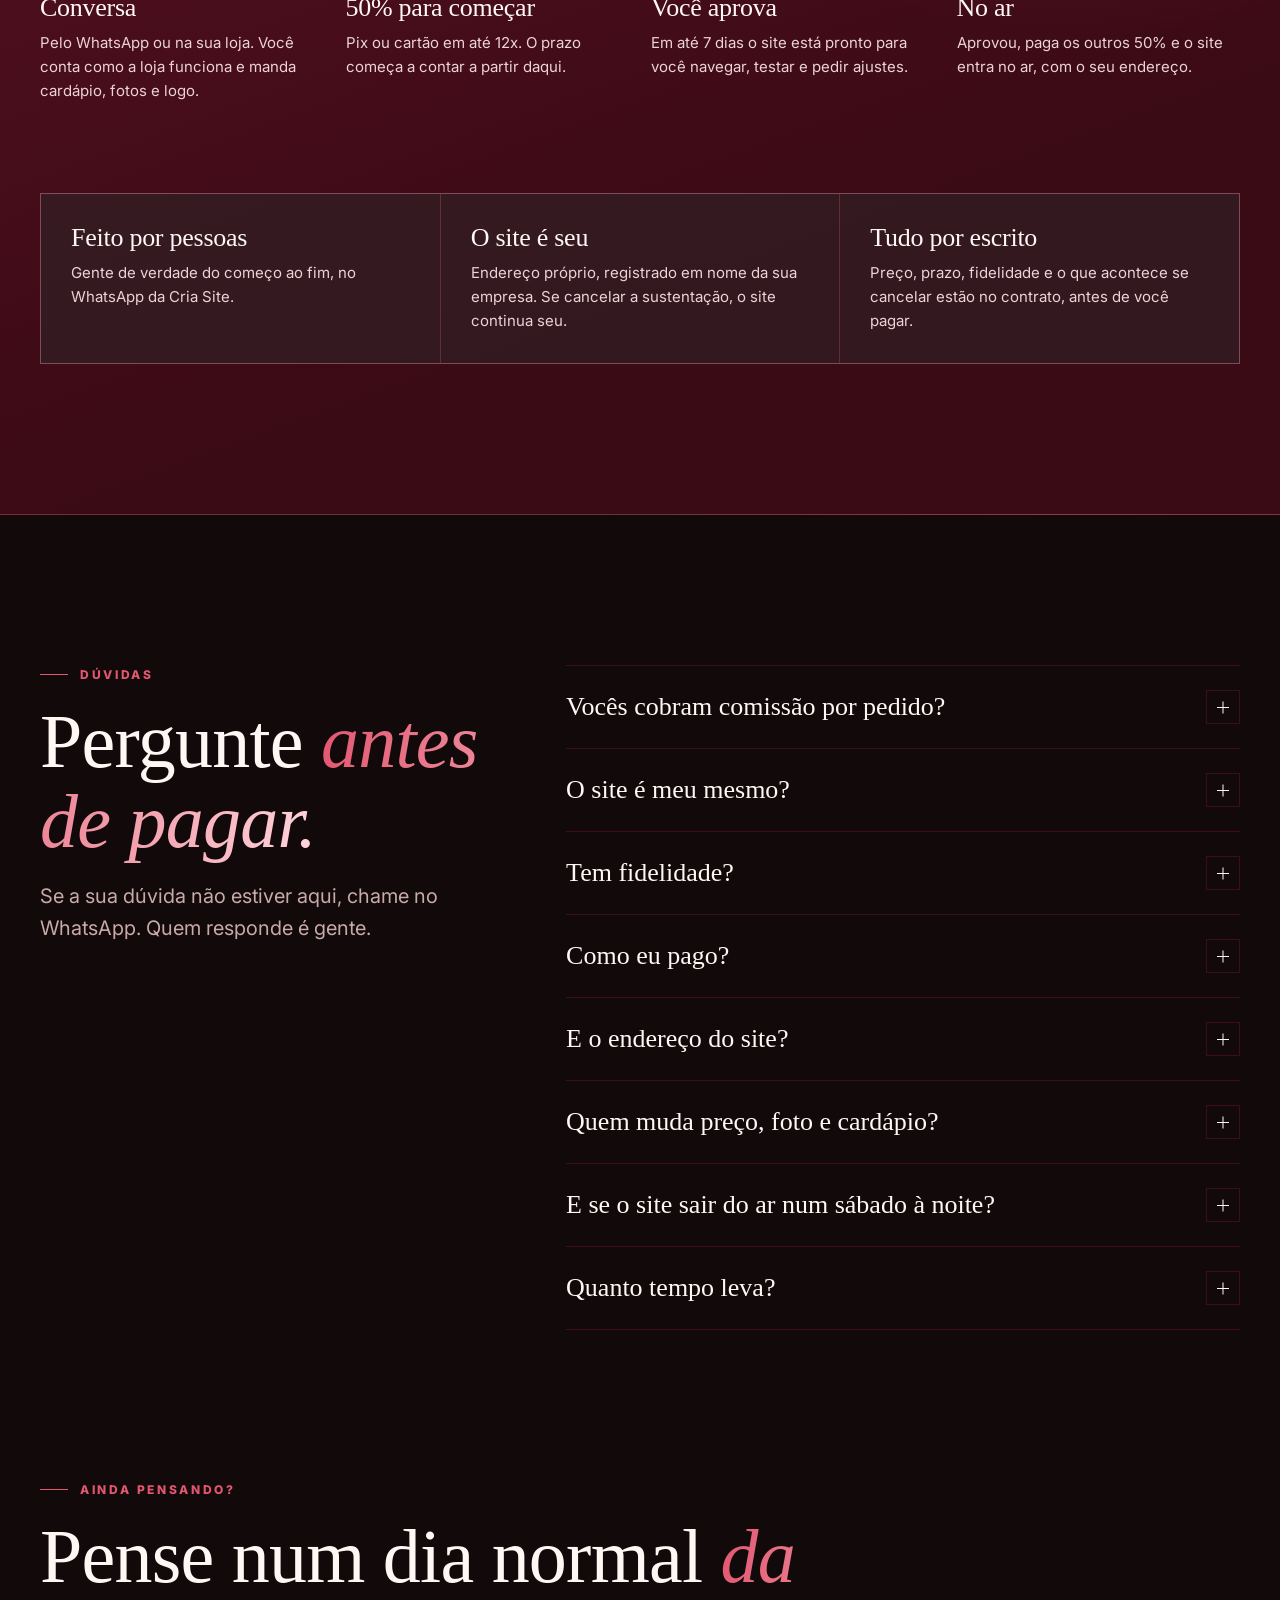
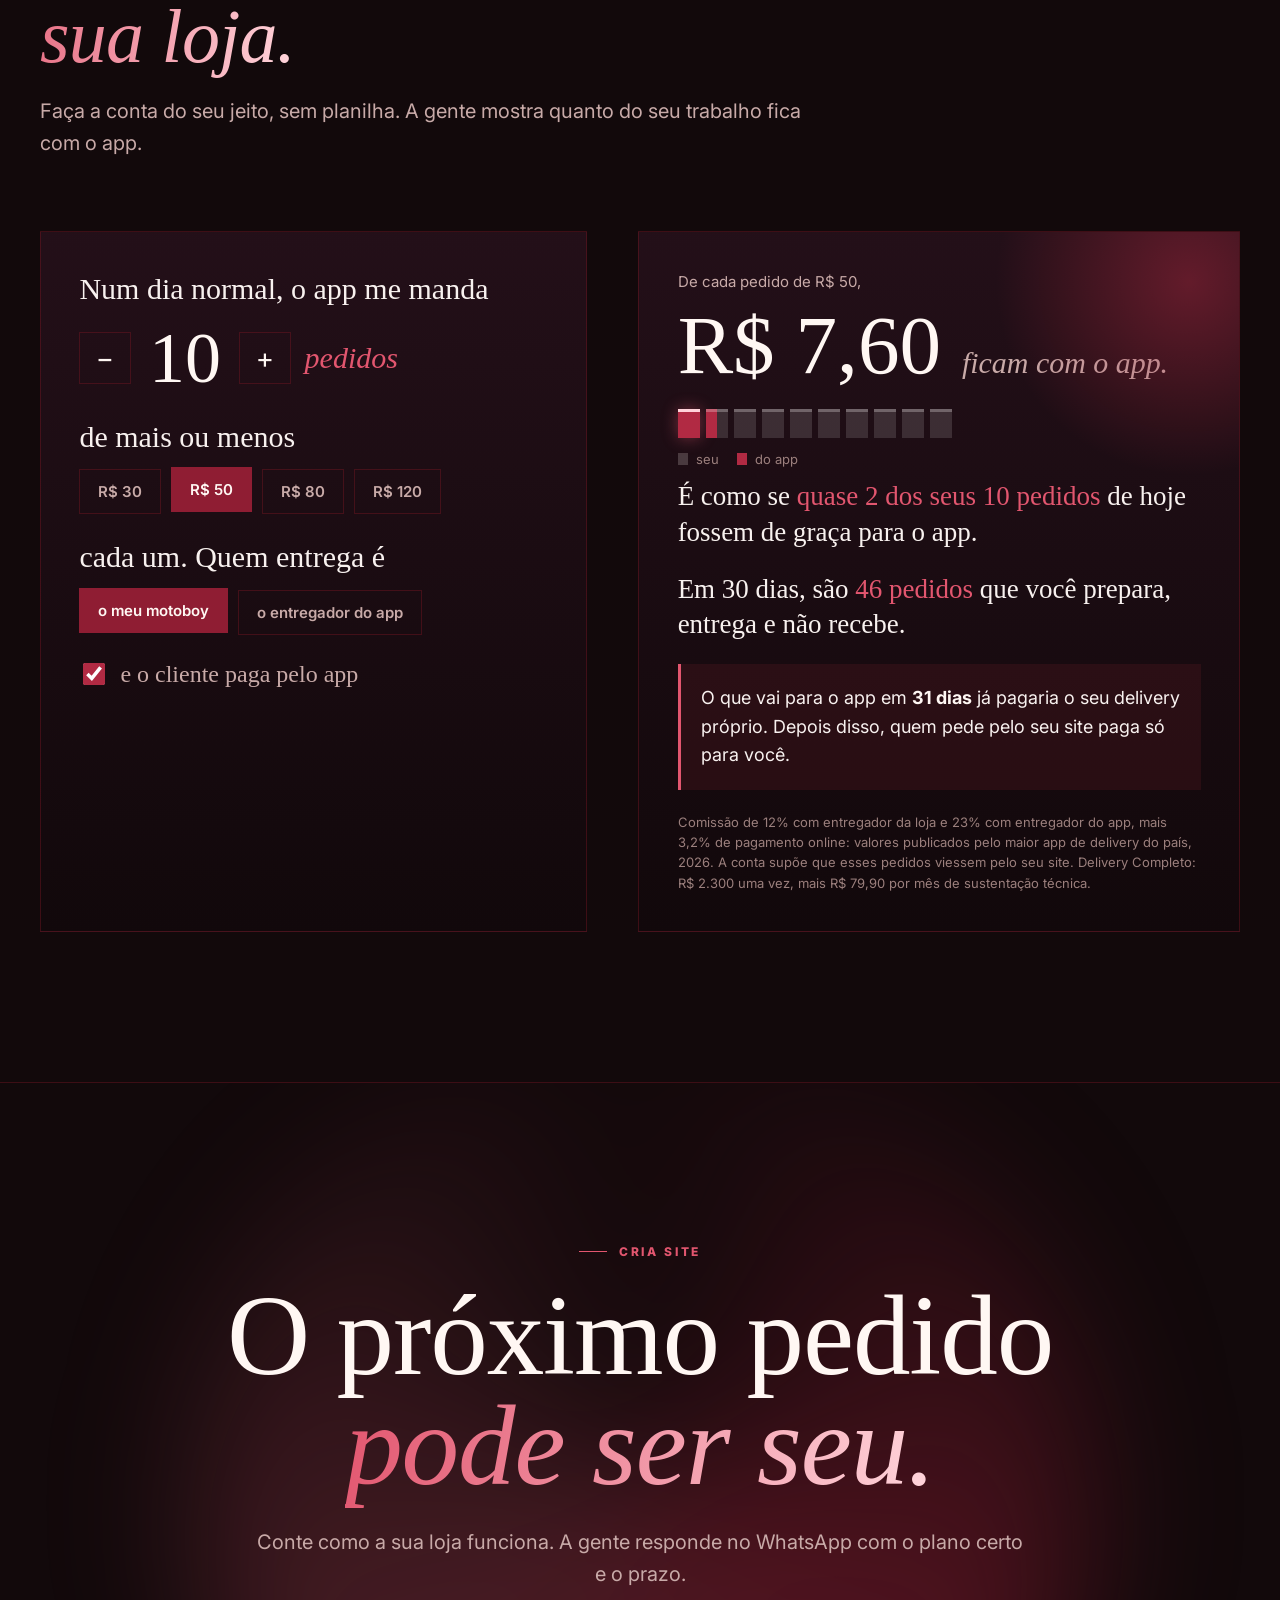
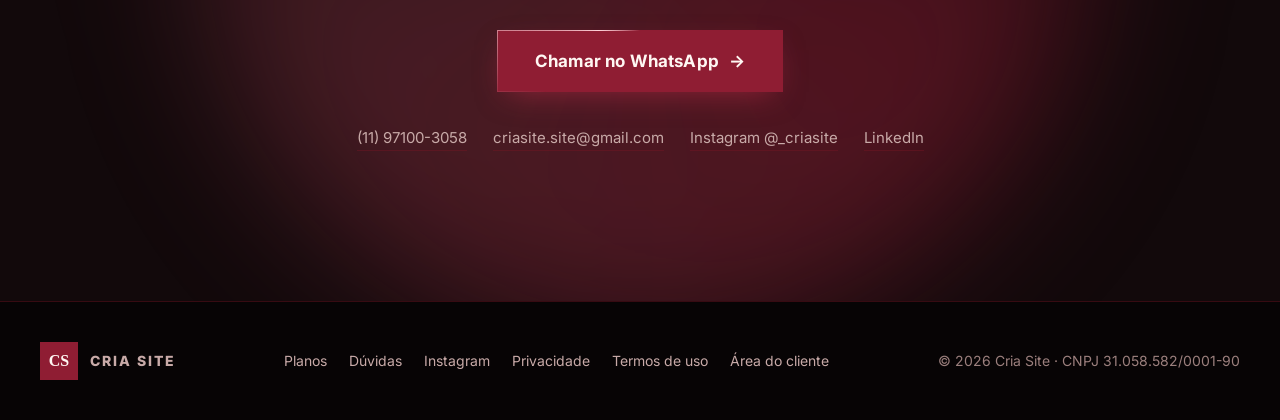
==== commit dca68bef: "Site: vídeo real do painel, clientes no ar, quem faz, privacidade e termos Topo com gravação real do" ====
--- a/index.html
+++ b/index.html
@@ -213,67 +213,29 @@
 .trust li { display: inline-flex; align-items: center; gap: 9px; }
 .trust li::before { content: ""; width: 16px; height: 16px; flex: none; background: var(--accent-3); -webkit-mask: url("data:image/svg+xml;utf8,<svg xmlns='http://www.w3.org/2000/svg' viewBox='0 0 16 16'><path d='M6.2 11.6 2.6 8l1.1-1.1 2.5 2.5 6.1-6.1 1.1 1.1z'/></svg>") center/contain no-repeat; mask: url("data:image/svg+xml;utf8,<svg xmlns='http://www.w3.org/2000/svg' viewBox='0 0 16 16'><path d='M6.2 11.6 2.6 8l1.1-1.1 2.5 2.5 6.1-6.1 1.1 1.1z'/></svg>") center/contain no-repeat; }
 
-/* cena do produto */
+/* cena do produto: o cliente pede, a loja recebe (vídeo real) */
 .scene { position: relative; height: 640px; perspective: 1400px; }
 .scene-inner { position: absolute; inset: 0; transform-style: preserve-3d; transition: transform .6s var(--ease); }
 .phone {
-  position: absolute; width: 270px; aspect-ratio: 390 / 844; border-radius: 40px; padding: 10px;
+  position: relative; width: 270px; aspect-ratio: 390 / 844; border-radius: 40px; padding: 10px;
   background: linear-gradient(145deg, #2d1219, #0b0506); box-shadow: 0 50px 90px -30px rgba(0,0,0,.9), 0 0 0 1px rgba(255,255,255,.07), inset 0 0 0 1px rgba(255,255,255,.05);
 }
-.phone::before { content: ""; position: absolute; top: 18px; left: 50%; width: 76px; height: 20px; margin-left: -38px; background: #000; border-radius: 20px; z-index: 2; }
 .phone .screen { width: 100%; height: 100%; border-radius: 31px; overflow: hidden; background: #0d0708; position: relative; }
-.phone .screen img { width: 100%; height: auto; }
-.phone .screen .scroller { animation: scrollshot 14s ease-in-out infinite; }
-@keyframes scrollshot { 0%, 15% { transform: translateY(0); } 50%, 65% { transform: translateY(-38%); } 100% { transform: translateY(0); } }
-.scene .phone { left: 4%; top: 30px; transform: translateZ(60px) rotateY(10deg) rotateX(4deg); animation: bob 7s ease-in-out infinite; }
+.dev-loja .screen { background: #0d0708 url("img/painel-real.jpg") top / cover no-repeat; }
+.phone .screen img, .phone .screen video { display: block; width: 100%; height: 100%; object-fit: cover; object-position: top; }
+.dev { position: absolute; margin: 0; }
+.dev-cli { left: 0; top: 70px; transform: translateZ(40px); animation: bob 8s ease-in-out infinite; }
+.dev-loja { right: 0; top: 0; transform: translateZ(110px); animation: bob 7s ease-in-out .9s infinite; }
+.dev-loja .phone { box-shadow: 0 60px 100px -30px rgba(0,0,0,.95), 0 0 0 1px rgba(226, 86, 111, .35), 0 0 60px -10px rgba(177, 42, 67, .45); }
 @keyframes bob { 50% { translate: 0 -14px; } }
-
-.panel {
-  position: absolute; right: 0; top: 70px; width: min(360px, 62%);
-  background: rgba(29, 12, 16, .86); backdrop-filter: blur(14px); -webkit-backdrop-filter: blur(14px);
-  border: 1px solid var(--line); padding: 18px; transform: translateZ(120px) rotateY(-8deg);
-  box-shadow: 0 40px 80px -30px rgba(0,0,0,.9); animation: bob 8s ease-in-out .8s infinite;
-}
-.panel-top { display: flex; align-items: center; justify-content: space-between; gap: 10px; padding-bottom: 12px; border-bottom: 1px solid var(--line-2); }
-.panel-top strong { font-family: var(--serif); font-weight: 400; font-size: 22px; }
-.panel-top small { display: block; color: var(--muted); font-size: 12px; }
-.bell { width: 38px; height: 38px; display: grid; place-items: center; border: 1px solid var(--line); color: var(--accent-3); position: relative; }
-.bell svg { width: 18px; height: 18px; }
-.bell.ring svg { animation: ring .9s ease; }
-.bell.ring::after { content: ""; position: absolute; inset: -1px; border: 1px solid var(--accent-3); animation: ping .9s ease-out; }
-@keyframes ring { 0%, 100% { transform: rotate(0); } 15% { transform: rotate(18deg); } 30% { transform: rotate(-16deg); } 45% { transform: rotate(12deg); } 60% { transform: rotate(-8deg); } 75% { transform: rotate(4deg); } }
-@keyframes ping { to { transform: scale(1.7); opacity: 0; } }
-.orders { list-style: none; margin: 12px 0 0; padding: 0; display: grid; gap: 8px; min-height: 252px; }
-.order { display: grid; grid-template-columns: 1fr auto; gap: 2px 10px; padding: 11px 12px; background: rgba(255,255,255,.03); border-left: 2px solid var(--accent-2); font-size: 13px; }
-.order.new { animation: drop .7s var(--ease); background: rgba(177, 42, 67, .18); }
-@keyframes drop { from { opacity: 0; transform: translateY(-18px) scale(.97); } }
-.order b { font-size: 13px; }
-.order .tag { color: var(--accent-3); font-size: 11px; font-weight: 800; letter-spacing: .08em; text-transform: uppercase; }
-.order .desc { grid-column: 1 / -1; color: var(--muted); }
-.order .val { font-weight: 800; color: var(--white); }
-.fee { display: flex; justify-content: space-between; margin-top: 12px; padding-top: 12px; border-top: 1px dashed var(--line); font-size: 13px; color: var(--muted); }
-.fee b { color: #8fe3a8; }
-.ticket {
-  position: absolute; right: 13%; bottom: 0; width: 200px; padding: 16px 16px 22px; background: #fbf6ef; color: #1b1213;
-  font: 500 12px/1.5 ui-monospace, "SFMono-Regular", Menlo, Consolas, monospace; transform: translateZ(180px) rotate(-4deg);
-  box-shadow: 0 30px 60px -20px rgba(0,0,0,.8);
-  -webkit-mask: radial-gradient(6px at 50% 100%, transparent 98%, #000) 0 0 / 12px 100% repeat-x; mask: radial-gradient(6px at 50% 100%, transparent 98%, #000) 0 0 / 12px 100% repeat-x;
-}
-.ticket.print { animation: printout 1.2s var(--ease); }
-@keyframes printout { from { clip-path: inset(0 0 100% 0); transform: translateZ(180px) rotate(-4deg) translateY(-30px); } }
-.ticket strong { color: #1b1213; display: block; text-align: center; letter-spacing: .12em; }
-.ticket hr { border: 0; border-top: 1px dashed #b9a9a3; margin: 8px 0; }
-.ticket .row { display: flex; justify-content: space-between; gap: 8px; }
-.scene-cap { position: absolute; left: 4%; bottom: -6px; font-size: 12px; color: var(--soft); }
-.chip {
-  position: absolute; z-index: 3; display: inline-flex; align-items: center; gap: 8px; padding: 10px 14px;
-  background: rgba(7, 4, 5, .85); border: 1px solid var(--line); font-size: 13px; font-weight: 700; white-space: nowrap;
-  backdrop-filter: blur(10px); -webkit-backdrop-filter: blur(10px); transform: translateZ(200px);
-}
-.chip i { width: 8px; height: 8px; border-radius: 50%; background: #8fe3a8; box-shadow: 0 0 0 0 rgba(143, 227, 168, .6); animation: live 1.8s infinite; }
-@keyframes live { 70% { box-shadow: 0 0 0 10px rgba(143, 227, 168, 0); } 100% { box-shadow: 0 0 0 0 rgba(143, 227, 168, 0); } }
-.chip.c1 { left: 0; top: 0; animation: bob 6s ease-in-out infinite; }
-
+.dev-tag { position: absolute; z-index: 3; left: 50%; top: -18px; translate: -50% 0; display: inline-flex; align-items: center; gap: 8px; padding: 8px 14px; white-space: nowrap; background: rgba(7, 4, 5, .9); border: 1px solid var(--line); font-size: 13px; font-weight: 700; backdrop-filter: blur(10px); -webkit-backdrop-filter: blur(10px); }
+.dev-tag i { width: 8px; height: 8px; border-radius: 50%; background: #8fe3a8; animation: live 1.8s infinite; }
+@keyframes live { 0% { box-shadow: 0 0 0 0 rgba(143, 227, 168, .6); } 70% { box-shadow: 0 0 0 10px rgba(143, 227, 168, 0); } 100% { box-shadow: 0 0 0 0 rgba(143, 227, 168, 0); } }
+.flow-arrow { position: absolute; left: 50%; top: 46%; width: 70px; height: 2px; margin-left: -35px; background: linear-gradient(90deg, transparent, var(--accent-3)); transform: translateZ(80px); overflow: visible; }
+.flow-arrow::after { content: ""; position: absolute; right: -2px; top: -5px; border: 6px solid transparent; border-left: 9px solid var(--accent-3); }
+.flow-arrow::before { content: ""; position: absolute; top: -3px; left: 0; width: 8px; height: 8px; border-radius: 50%; background: #ffd2d9; box-shadow: 0 0 14px #e2566f; animation: corre 1.6s ease-in infinite; }
+@keyframes corre { from { left: 0; opacity: 0; } 20% { opacity: 1; } to { left: 62px; opacity: 0; } }
+.scene-cap { position: absolute; right: 0; bottom: -4px; width: 270px; text-align: center; font-size: 12px; color: var(--soft); }
 .scroll-cue { position: absolute; left: 50%; bottom: 26px; translate: -50% 0; width: 24px; height: 40px; border: 1px solid var(--line); border-radius: 14px; }
 .scroll-cue::after { content: ""; position: absolute; left: 50%; top: 8px; width: 4px; height: 8px; margin-left: -2px; border-radius: 2px; background: var(--accent-3); animation: cue 1.8s ease-in-out infinite; }
 @keyframes cue { 60% { transform: translateY(12px); opacity: 0; } 100% { opacity: 0; } }
@@ -521,6 +483,51 @@
 .wa::before { content: ""; position: absolute; inset: 0; border-radius: 50%; border: 2px solid var(--accent-3); animation: ping 2.4s ease-out infinite; }
 .wa svg { width: 28px; height: 28px; }
 
+
+/* lojas de teste e clientes em tela de celular */
+.como-testar { display: grid; grid-template-columns: repeat(3, 1fr); gap: 1px; background: var(--line); border: 1px solid var(--line); margin-bottom: 30px; counter-reset: ct; }
+.como-testar p { background: var(--paper-2); padding: 18px 20px; color: var(--muted); font-size: 15px; }
+.como-testar p::before { counter-increment: ct; content: counter(ct); display: inline-grid; place-items: center; width: 26px; height: 26px; margin-right: 10px; background: var(--accent); color: var(--white); font: 400 15px var(--serif); }
+.como-testar b { color: var(--white); }
+.demo .shot.fone-shot { aspect-ratio: auto; height: 420px; display: grid; place-items: end center; padding-top: 30px; background: radial-gradient(circle at 50% 100%, rgba(177, 42, 67, .35), transparent 70%), var(--black); }
+.demo .shot.fone-shot .phone { width: 230px; border-radius: 34px; padding: 8px; margin-bottom: -150px; transition: transform 1.2s var(--ease); }
+.demo .shot.fone-shot .phone .screen { border-radius: 27px; }
+.demo:hover .shot.fone-shot .phone { transform: translateY(-40px); }
+.demo:hover .shot img { transform: none; }
+.demo .acoes { display: grid; gap: 8px; margin-top: auto; padding-top: 16px; }
+.demo .acoes .btn { width: 100%; }
+.demo .senha { color: var(--soft); font-size: 13px; text-align: center; }
+.demo .senha b { color: var(--accent-3); letter-spacing: .1em; }
+.clientes { display: grid; grid-template-columns: repeat(4, 1fr); gap: 18px; }
+.cliente { display: grid; gap: 16px; text-decoration: none; padding: 22px 18px 20px; border: 1px solid var(--line-2); background: rgba(255,255,255,.02); transition: border-color .4s, background .4s, transform .5s var(--ease); }
+.cliente:hover { border-color: var(--accent-2); background: var(--paper-2); transform: translateY(-6px); }
+.cliente .phone { width: 100%; max-width: 210px; margin: 0 auto; border-radius: 30px; padding: 7px; }
+.cliente .phone .screen { border-radius: 24px; }
+.cliente h3 { font-size: 24px; }
+.cliente .onde { color: var(--muted); font-size: 14px; }
+.cliente .ver { color: var(--white); font-weight: 700; font-size: 14px; display: inline-flex; gap: 8px; }
+.cliente .ver::after { content: "→"; transition: transform .35s var(--ease); }
+.cliente:hover .ver::after { transform: translateX(5px); }
+.equipe { display: grid; grid-template-columns: repeat(3, 1fr); gap: 18px; }
+.pessoa { padding: 30px; border: 1px solid var(--line); background: var(--paper-2); }
+.pessoa .ini { display: grid; place-items: center; width: 64px; height: 64px; margin-bottom: 22px; background: var(--accent); color: var(--white); font: 400 26px var(--serif); position: relative; overflow: hidden; }
+.pessoa .ini::after { content: ""; position: absolute; inset: 0; background: linear-gradient(120deg, transparent 30%, rgba(255,255,255,.3) 50%, transparent 70%); transform: translateX(-120%); animation: sweep 6s var(--ease) infinite; }
+.pessoa:nth-child(2) .ini::after { animation-delay: 2s; }
+.pessoa:nth-child(3) .ini::after { animation-delay: 4s; }
+.pessoa h3 { font-size: 30px; }
+.pessoa .papel { color: var(--accent-3); font-size: 12px; font-weight: 800; letter-spacing: .16em; text-transform: uppercase; margin: 6px 0 14px; }
+.pessoa p:last-child { color: var(--muted); font-size: 15px; }
+/* seção em bordô para dar ritmo */
+.sec-bordo { background: radial-gradient(900px circle at 85% 0%, rgba(226, 86, 111, .28), transparent 60%), linear-gradient(160deg, #5c1222, #3a0a15 70%); border-block: 1px solid rgba(255, 210, 217, .15); }
+.sec-bordo .kicker { color: #ffd2d9; }
+.sec-bordo .accent-text { background: none; -webkit-background-clip: border-box; background-clip: border-box; color: #ffd2d9; animation: none; }
+.sec-bordo .flow::before { background: rgba(255, 210, 217, .25); }
+.sec-bordo .flow li::before { background: #3a0a15; border-color: #ffd2d9; }
+.sec-bordo .flow p, .sec-bordo .promises p { color: #ecd3d5; }
+.sec-bordo .promises { background: rgba(255, 210, 217, .18); border-color: rgba(255, 210, 217, .18); }
+.sec-bordo .promises div { background: rgba(18, 9, 11, .55); }
+.sec-bordo .promises div:hover { background: rgba(18, 9, 11, .8); }
+
 /* ---------- celular e tablet ---------- */
 @media (max-width: 1080px) {
   .nav { display: none; }
@@ -529,11 +536,13 @@
   body { font-size: 16px; }
   .hero { padding-top: 110px; min-height: auto; }
   .hero-grid, .calc, .cmp, .faq, .sust { grid-template-columns: 1fr; }
-  .scene { height: 560px; max-width: 520px; width: 100%; margin: 40px auto 0; }
-  .scene .phone { width: 230px; left: 0; }
-  .panel { width: 64%; top: 40px; }
-  .ticket { right: 4%; width: 176px; }
+  .scene { height: 600px; max-width: 520px; width: 100%; margin: 50px auto 0; }
+  .grain, .spot { display: none; }
+  .blob { filter: blur(50px); animation: none; }
   .demos { grid-template-columns: 1fr; }
+  .como-testar { grid-template-columns: 1fr; }
+  .clientes { grid-template-columns: 1fr 1fr; gap: 12px; }
+  .equipe { grid-template-columns: 1fr; }
   .plans { grid-template-columns: 1fr; }
   .plan .for { min-height: 0; }
   .plan.matriz { grid-template-columns: 1fr; }
@@ -554,28 +563,28 @@
 }
 @media (max-width: 600px) {
   .plan.hot ul, .plan.matriz ul { grid-template-columns: 1fr; }
+  .cliente { padding: 14px 10px; gap: 10px; }
+  .cliente h3 { font-size: 19px; }
+  .cliente .onde { font-size: 12px; }
   .preco-topo { display: grid; grid-template-columns: 1fr; }
   .out-num small { display: block; margin-top: 6px; font-size: 22px; }
   .tickets { gap: 4px; }
   .mini { grid-template-columns: 1fr; }
   .mini-preco { justify-items: start; text-align: left; }
   .flow { grid-template-columns: 1fr; }
-  .scene { height: 500px; }
-  .scene .phone { width: 190px; top: 50px; }
-  .panel { width: 72%; right: 0; top: 90px; padding: 14px; }
-  .orders { min-height: 210px; }
-  .order { font-size: 12px; padding: 9px 10px; }
-  .order:nth-child(n+4) { display: none; }
-  .ticket { width: 160px; right: 0; font-size: 11px; }
-  .chip.c1 { top: 0; }
+  .scene { height: 470px; }
+  .scene .phone { width: 168px; border-radius: 28px; padding: 7px; }
+  .scene .phone .screen { border-radius: 22px; }
+  .dev-cli { top: 60px; }
+  .scene-cap { width: 168px; bottom: 0; }
+  .flow-arrow { width: 40px; margin-left: -20px; }
+  @keyframes corre { from { left: 0; opacity: 0; } 20% { opacity: 1; } to { left: 32px; opacity: 0; } }
+  .dev-tag { font-size: 12px; padding: 7px 10px; }
   .other { grid-template-columns: 1fr; }
   .top .btn.small { padding: 0 14px; }
   .top .btn .long { display: none; }
   .hero-actions .btn { width: 100%; }
   details .a { padding-right: 0; }
-  .ticket { display: none; }
-  .fee { font-size: 12px; gap: 8px; }
-  .fee b { white-space: nowrap; }
 }
 
 @media (prefers-reduced-motion: reduce) {
@@ -595,6 +604,7 @@
     <nav class="nav" aria-label="Principal">
       <a href="#como-funciona">Como funciona</a>
       <a href="#lojas">Lojas de teste</a>
+      <a href="#clientes">Clientes</a>
       <a href="#planos">Planos</a>
       <a href="#duvidas">Dúvidas</a>
       <a href="#conta">Faça a conta</a>
@@ -631,31 +641,13 @@
         </ul>
       </div>
 
-      <div class="scene fade-up d2" aria-label="Ilustração: cardápio no celular do cliente e pedidos chegando no painel da loja">
+      <div class="scene fade-up d2" aria-label="O cliente pede pelo site no celular e o pedido chega no painel da loja">
         <div class="scene-inner" id="scene">
-          <span class="chip c1"><i></i> Loja aberta</span>
-          <div class="phone"><div class="screen"><div class="scroller"><img src="img/fone-forno-velho-cardapio.jpg" alt="Cardápio de uma loja modelo no celular" width="390" height="844" /></div></div></div>
-          <div class="panel" aria-hidden="true">
-            <div class="panel-top">
-              <div><strong>Pedidos</strong><small id="pHoje">Hoje: 3 pedidos</small></div>
-              <span class="bell" id="bell"><svg viewBox="0 0 24 24" fill="none" stroke="currentColor" stroke-width="2"><path d="M6 8a6 6 0 1 1 12 0c0 7 3 9 3 9H3s3-2 3-9"/><path d="M10.3 21a1.94 1.94 0 0 0 3.4 0"/></svg></span>
-            </div>
-            <ul class="orders" id="orders">
-              <li class="order"><span class="tag">Site · Entrega</span><span class="val">R$ 64,00</span><span class="desc">Pizza grande, calabresa e mussarela</span></li>
-              <li class="order"><span class="tag">Mesa 4</span><span class="val">R$ 38,50</span><span class="desc">Pizza broto e refrigerante</span></li>
-              <li class="order"><span class="tag">Balcão</span><span class="val">R$ 52,00</span><span class="desc">Pizza grande, portuguesa</span></li>
-            </ul>
-            <div class="fee"><span>Comissão sobre os pedidos</span><b>R$ 0,00</b></div>
-          </div>
-          <div class="ticket" id="ticket" aria-hidden="true">
-            <strong>COMANDA</strong>
-            <hr />
-            <div id="tBody"><div class="row"><span>1x Pizza grande</span><span>64,00</span></div><div>Calabresa e mussarela</div></div>
-            <hr />
-            <div class="row"><span>Entrega</span><span id="tTipo">Site</span></div>
-          </div>
+          <figure class="dev dev-cli"><span class="dev-tag">O cliente pede</span><div class="phone"><div class="screen"><img src="img/demo-churrascaria.jpg" alt="Site de uma loja de teste no celular do cliente" width="390" height="844" /></div></div></figure>
+          <span class="flow-arrow" aria-hidden="true"></span>
+          <figure class="dev dev-loja"><span class="dev-tag"><i></i> A loja recebe</span><div class="phone"><div class="screen"><video id="vPainel" poster="img/painel-real.jpg" autoplay muted loop playsinline preload="auto" width="540" height="1168" aria-label="Gravação do painel da loja recebendo dois pedidos"><source src="img/painel-real.webm" type="video/webm" /><source src="img/painel-real.mp4" type="video/mp4" /></video></div></div></figure>
         </div>
-        <p class="scene-cap">Ilustração do painel da loja</p>
+        <p class="scene-cap">Gravação real do painel de uma loja de teste</p>
       </div>
     </div>
     <span class="scroll-cue" aria-hidden="true"></span>
@@ -749,26 +741,82 @@
       <div class="sec-head">
         <p class="kicker rv">Lojas de teste</p>
         <h2 class="rv" style="--d:.08s">Não acredite na gente. <span class="accent-text">Faça um pedido.</span></h2>
-        <p class="lede rv" style="--d:.16s">Três lojas de demonstração, com o mesmo sistema que vai para a sua. Entre como cliente, monte o pedido e veja como funciona.</p>
+        <p class="lede rv" style="--d:.16s">Três lojas de demonstração, com o mesmo sistema que vai para a sua. Faça o pedido como cliente e veja ele chegar do lado da loja.</p>
+      </div>
+      <div class="como-testar rv">
+        <p>Faça um pedido <b>como cliente</b></p>
+        <p>Abra o <b>painel da loja</b> com a senha <b>1234</b></p>
+        <p>Veja o seu <b>pedido chegar</b></p>
       </div>
       <div class="demos">
-        <a class="demo tilt rv" href="https://hamburgueria.criasite.site/" target="_blank" rel="noreferrer">
+        <article class="demo tilt rv" style="--d:0s">
           <span class="badge-demo">Loja de demonstração</span>
-          <div class="shot"><img src="img/site-casa-brasa.jpg" alt="Site da hamburgueria Casa Brasa" width="1200" height="917" loading="lazy" /></div>
-          <div class="body"><span class="tipo">Hamburgueria</span><h3>Casa Brasa</h3><p>O cliente escolhe o ponto da carne e os adicionais, pede pelo site ou pela mesa, e o pedido cai no painel da loja.</p><span class="go">Fazer um pedido de teste</span></div>
+          <div class="shot fone-shot"><div class="phone"><div class="screen"><img src="img/demo-hamburgueria.jpg" alt="Site da loja de teste Casa Brasa no celular" width="390" height="844" loading="lazy" /></div></div></div>
+          <div class="body"><span class="tipo">Hamburgueria</span><h3>Casa Brasa</h3><p>O cliente escolhe o ponto da carne e os adicionais, pede pelo site ou pela mesa.</p>
+            <div class="acoes">
+              <a class="btn" href="https://hamburgueria.criasite.site/" target="_blank" rel="noreferrer">Fazer um pedido de teste</a>
+              <a class="btn ghost" href="https://hamburgueria.criasite.site/painel.html" target="_blank" rel="noreferrer">Abrir o painel da loja</a>
+              <p class="senha">Senha do painel: <b>1234</b></p>
+            </div>
+          </div>
           <span class="glare"></span>
+        </article>
+        <article class="demo tilt rv" style="--d:.1s">
+          <span class="badge-demo">Loja de demonstração</span>
+          <div class="shot fone-shot"><div class="phone"><div class="screen"><img src="img/demo-acai.jpg" alt="Site da loja de teste Frutto Açaí no celular" width="390" height="844" loading="lazy" /></div></div></div>
+          <div class="body"><span class="tipo">Açaiteria</span><h3>Frutto Açaí</h3><p>O cliente monta o copo com tamanho e complementos e vê o total na hora.</p>
+            <div class="acoes">
+              <a class="btn" href="https://acai.criasite.site/" target="_blank" rel="noreferrer">Fazer um pedido de teste</a>
+              <a class="btn ghost" href="https://acai.criasite.site/painel.html" target="_blank" rel="noreferrer">Abrir o painel da loja</a>
+              <p class="senha">Senha do painel: <b>1234</b></p>
+            </div>
+          </div>
+          <span class="glare"></span>
+        </article>
+        <article class="demo tilt rv" style="--d:.2s">
+          <span class="badge-demo">Loja de demonstração</span>
+          <div class="shot fone-shot"><div class="phone"><div class="screen"><img src="img/demo-churrascaria.jpg" alt="Site da loja de teste Estância Serrana no celular" width="390" height="844" loading="lazy" /></div></div></div>
+          <div class="body"><span class="tipo">Churrascaria</span><h3>Estância Serrana</h3><p>Reserva de mesa para o rodízio, pedido pela mesa com QR code e churrasco para levar.</p>
+            <div class="acoes">
+              <a class="btn" href="https://churrascaria.criasite.site/" target="_blank" rel="noreferrer">Fazer um pedido de teste</a>
+              <a class="btn ghost" href="https://churrascaria.criasite.site/painel.html" target="_blank" rel="noreferrer">Abrir o painel da loja</a>
+              <p class="senha">Senha do painel: <b>1234</b></p>
+            </div>
+          </div>
+          <span class="glare"></span>
+        </article>
+      </div>
+    </div>
+  </section>
+
+  <!-- CLIENTES -->
+  <section class="sec" id="clientes" style="padding-top:0">
+    <div class="wrap">
+      <div class="sec-head">
+        <p class="kicker rv">Quem já vende com a gente</p>
+        <h2 class="rv" style="--d:.08s">Lojas de verdade, <span class="accent-text">no ar.</span></h2>
+        <p class="lede rv" style="--d:.16s">Clique e veja o site de cada uma do jeito que os clientes delas veem.</p>
+      </div>
+      <div class="clientes">
+        <a class="cliente rv" style="--d:0.00s" href="https://pizzariavitoriadelivery.com.br/" target="_blank" rel="noreferrer">
+          <div class="phone"><div class="screen"><img src="img/cli-vitoria.jpg" alt="Site da Pizzaria Vitória no celular" width="390" height="844" loading="lazy" /></div></div>
+          <div><h3>Pizzaria Vitória</h3><p class="onde">Pizzaria · Ribeirão Pires</p></div>
+          <span class="ver">Ver o site</span>
         </a>
-        <a class="demo tilt rv" style="--d:.1s" href="https://acai.criasite.site/" target="_blank" rel="noreferrer">
-          <span class="badge-demo">Loja de demonstração</span>
-          <div class="shot"><img src="img/site-frutto-acai.jpg" alt="Site da açaiteria Frutto Açaí" width="1200" height="917" loading="lazy" /></div>
-          <div class="body"><span class="tipo">Açaiteria</span><h3>Frutto Açaí</h3><p>O cliente monta o copo com tamanho e complementos, vê o total na hora e acompanha o pedido.</p><span class="go">Fazer um pedido de teste</span></div>
-          <span class="glare"></span>
+        <a class="cliente rv" style="--d:0.08s" href="https://pizzariasanfranciscorp.com.br/" target="_blank" rel="noreferrer">
+          <div class="phone"><div class="screen"><img src="img/cli-sanfrancisco.jpg" alt="Site da Pizzaria San Francisco no celular" width="390" height="844" loading="lazy" /></div></div>
+          <div><h3>Pizzaria San Francisco</h3><p class="onde">Pizzaria · Ribeirão Pires</p></div>
+          <span class="ver">Ver o site</span>
         </a>
-        <a class="demo tilt rv" style="--d:.2s" href="https://churrascaria.criasite.site/" target="_blank" rel="noreferrer">
-          <span class="badge-demo">Loja de demonstração</span>
-          <div class="shot"><img src="img/site-estancia-serrana.jpg" alt="Site da churrascaria Estância Serrana" width="1200" height="917" loading="lazy" /></div>
-          <div class="body"><span class="tipo">Churrascaria</span><h3>Estância Serrana</h3><p>Reserva de mesa para o rodízio, pedido pela mesa com QR code e churrasco para levar com taxa de entrega calculada.</p><span class="go">Fazer um pedido de teste</span></div>
-          <span class="glare"></span>
+        <a class="cliente rv" style="--d:0.16s" href="https://reiburgao.com.br/" target="_blank" rel="noreferrer">
+          <div class="phone"><div class="screen"><img src="img/cli-reiburgao.jpg" alt="Site da Rei Burgão no celular" width="390" height="844" loading="lazy" /></div></div>
+          <div><h3>Rei Burgão</h3><p class="onde">Lanchonete · Suzano</p></div>
+          <span class="ver">Ver o site</span>
+        </a>
+        <a class="cliente rv" style="--d:0.24s" href="https://duoreiapotato.com.br/" target="_blank" rel="noreferrer">
+          <div class="phone"><div class="screen"><img src="img/cli-duoreia.jpg" alt="Site da Du'Oreia Potato no celular" width="390" height="844" loading="lazy" /></div></div>
+          <div><h3>Du'Oreia Potato</h3><p class="onde">Batataria · Suzano</p></div>
+          <span class="ver">Ver o site</span>
         </a>
       </div>
     </div>
@@ -788,7 +836,6 @@
           <span class="pill">Sem comissão</span>
           <h3>Delivery Completo</h3>
           <p class="for">Pizzaria, hamburgueria, açaí e restaurante que querem vender sem pagar comissão</p>
-          <s>De R$ 3.600</s>
           <p class="price"><small>R$</small><span class="count" data-to="2300">2.300</span></p>
           <p class="meta"><span>Pronto em até 7 dias</span><span>ou até 12x no cartão</span></p>
           <p class="split">Site R$ 900 + sistema de pedidos R$ 1.400</p>
@@ -808,7 +855,6 @@
           <span class="pill">Para começar</span>
           <h3>Cardápio Digital</h3>
           <p class="for">Restaurante, pizzaria, hamburgueria, lanchonete</p>
-          <s>De R$ 1.500</s>
           <p class="price"><small>R$</small><span class="count" data-to="900">900</span></p>
           <p class="meta"><span>Pronto em 4 dias</span><span>ou até 12x no cartão</span></p>
           <ul>
@@ -825,7 +871,6 @@
           <div>
             <h3>Matriz</h3>
             <p class="for">Para quem tem mais de uma loja, franquia ou rede própria, e quer controlar todas de um lugar só</p>
-            <s>De R$ 7.500</s>
             <p class="price"><small>R$</small><span class="count" data-to="5000">5.000</span></p>
             <p class="meta"><span>Até 3 filiais</span><span>implantação em até 30 dias</span></p>
             <p class="split">Cada filial a mais: R$ 800</p>
@@ -865,7 +910,7 @@
         <p class="kicker rv">Também fazemos</p>
         <article class="mini rv" style="--d:0s">
           <div><h3>Site Essencial</h3><p>Profissional autônomo: corretor, advogado, personal, cabeleireiro</p><p class="mini-itens">Site completo de uma página, com seu nome, sua foto e seu registro, Botão de WhatsApp fixo, sempre na tela, Galeria de fotos e seus depoimentos de clientes.</p></div>
-          <div class="mini-preco"><s>De R$ 1.300</s><strong>R$ 650</strong><span>Pronto em 3 dias</span><a class="btn ghost small" href="https://wa.me/5511971003058?text=Ol%C3%A1%2C%20quero%20o%20Site%20Essencial%20da%20Cria%20Site." target="_blank" rel="noreferrer">Quero este</a></div>
+          <div class="mini-preco"><strong>R$ 650</strong><span>Pronto em 3 dias</span><a class="btn ghost small" href="https://wa.me/5511971003058?text=Ol%C3%A1%2C%20quero%20o%20Site%20Essencial%20da%20Cria%20Site." target="_blank" rel="noreferrer">Quero este</a></div>
         </article>
       </div>
     </div>
@@ -894,8 +939,24 @@
     </div>
   </section>
 
+  <!-- QUEM FAZ -->
+  <section class="sec" id="quem-faz">
+    <div class="wrap">
+      <div class="sec-head">
+        <p class="kicker rv">Quem faz</p>
+        <h2 class="rv" style="--d:.08s">Gente de verdade <span class="accent-text">do outro lado.</span></h2>
+        <p class="lede rv" style="--d:.16s">Sem robô e sem central de atendimento. Você sabe com quem está falando.</p>
+      </div>
+      <div class="equipe">
+        <article class="pessoa rv"><span class="ini">Ma</span><h3>Matheus</h3><p class="papel">Atendimento e implantação</p><p>Vai até a sua loja, entende como ela funciona, monta o cardápio com você e continua do seu lado depois que o site entra no ar.</p></article>
+        <article class="pessoa rv" style="--d:.08s"><span class="ini">Mo</span><h3>Moacir</h3><p class="papel">Tecnologia</p><p>Monta o sistema, acompanha o site 24 horas e resolve quando algo para. Há 10 anos cuidando de sistemas de empresas grandes.</p></article>
+        <article class="pessoa rv" style="--d:.16s"><span class="ini">Is</span><h3>Isa</h3><p class="papel">Contrato e financeiro</p><p>Cuida do contrato, das cobranças e de tudo que precisa ficar por escrito.</p></article>
+      </div>
+    </div>
+  </section>
+
   <!-- COMO CONTRATAR -->
-  <section class="sec" id="contratar">
+  <section class="sec sec-bordo" id="contratar">
     <div class="wrap">
       <div class="sec-head">
         <p class="kicker rv">Como contratar</p>
@@ -903,13 +964,13 @@
       </div>
       <ol class="flow rv" style="padding:0;margin:0">
         <span class="fill" aria-hidden="true"></span>
-        <li><h3>Conversa</h3><p>Pelo WhatsApp, com quem vai montar o seu site. Você conta como a loja funciona e manda cardápio, fotos e logo.</p></li>
+        <li><h3>Conversa</h3><p>Pelo WhatsApp ou na sua loja. Você conta como a loja funciona e manda cardápio, fotos e logo.</p></li>
         <li><h3>50% para começar</h3><p>Pix ou cartão em até 12x. O prazo começa a contar a partir daqui.</p></li>
         <li><h3>Você aprova</h3><p>Em até 7 dias o site está pronto para você navegar, testar e pedir ajustes.</p></li>
         <li><h3>No ar</h3><p>Aprovou, paga os outros 50% e o site entra no ar, com o seu endereço.</p></li>
       </ol>
       <div class="promises">
-        <div class="rv"><h3>Feito por pessoas</h3><p>Quem atende é quem monta o site. Sem robô e sem central de atendimento.</p></div>
+        <div class="rv"><h3>Feito por pessoas</h3><p>Gente de verdade do começo ao fim, no WhatsApp da Cria Site.</p></div>
         <div class="rv" style="--d:.08s"><h3>O site é seu</h3><p>Endereço próprio, registrado em nome da sua empresa. Se cancelar a sustentação, o site continua seu.</p></div>
         <div class="rv" style="--d:.16s"><h3>Tudo por escrito</h3><p>Preço, prazo, fidelidade e o que acontece se cancelar estão no contrato, antes de você pagar.</p></div>
       </div>
@@ -917,7 +978,7 @@
   </section>
 
   <!-- DÚVIDAS -->
-  <section class="sec" id="duvidas" style="padding-top:0">
+  <section class="sec" id="duvidas">
     <div class="wrap faq">
       <div class="sec-head">
         <p class="kicker rv">Dúvidas</p>
@@ -1014,6 +1075,8 @@
       <a href="#planos">Planos</a>
       <a href="#duvidas">Dúvidas</a>
       <a href="https://www.instagram.com/_criasite/" target="_blank" rel="noreferrer">Instagram</a>
+      <a href="privacidade.html">Privacidade</a>
+      <a href="termos.html">Termos de uso</a>
       <a href="https://portal.criasite.site/" rel="nofollow">Área do cliente</a>
     </nav>
     <span>© <span id="ano">2026</span> Cria Site · CNPJ 31.058.582/0001-90</span>
@@ -1094,36 +1157,16 @@
     });
   }
 
-  /* pedidos chegando no painel */
-  var lista = document.getElementById("orders"), bell = document.getElementById("bell");
-  var hoje = document.getElementById("pHoje"), ticket = document.getElementById("ticket");
-  var tBody = document.getElementById("tBody"), tTipo = document.getElementById("tTipo");
-  var pedidos = [
-    ["Site · Entrega", "R$ 71,00", "Pizza grande, frango com catupiry", "1x Pizza grande", "71,00", "Frango com catupiry", "Site"],
-    ["Mesa 2", "R$ 46,90", "Açaí 700 ml com granola e banana", "1x Açaí 700 ml", "46,90", "Granola e banana", "Mesa 2"],
-    ["Site · Retirada", "R$ 58,00", "2 hambúrgueres e batata", "2x Hambúrguer", "58,00", "Ponto da carne: ao ponto", "Retirada"],
-    ["Balcão", "R$ 36,00", "Pizza broto, margherita", "1x Pizza broto", "36,00", "Margherita", "Balcão"],
-    ["Site · Entrega", "R$ 92,00", "Pizza grande e refrigerante 2 litros", "1x Pizza grande", "78,00", "Meia calabresa, meia quatro queijos", "Site"]
-  ];
-  var i = 0, total = 3;
-  function novoPedido() {
-    var p = pedidos[i++ % pedidos.length];
-    var li = document.createElement("li");
-    li.className = "order new";
-    li.innerHTML = '<span class="tag"></span><span class="val"></span><span class="desc"></span>';
-    li.children[0].textContent = p[0]; li.children[1].textContent = p[1]; li.children[2].textContent = p[2];
-    lista.insertBefore(li, lista.firstChild);
-    while (lista.children.length > 4) lista.removeChild(lista.lastChild);
-    setTimeout(function () { li.classList.remove("new"); }, 1600);
-    total++;
-    hoje.textContent = "Hoje: " + total + " pedidos";
-    bell.classList.remove("ring"); void bell.offsetWidth; bell.classList.add("ring");
-    tBody.innerHTML = '<div class="row"><span></span><span></span></div><div></div>';
-    tBody.children[0].children[0].textContent = p[3]; tBody.children[0].children[1].textContent = p[4];
-    tBody.children[1].textContent = p[5]; tTipo.textContent = p[6];
-    ticket.classList.remove("print"); void ticket.offsetWidth; ticket.classList.add("print");
+  /* vídeo do painel: parado para quem pede menos movimento e fora da tela */
+  var vid = document.getElementById("vPainel");
+  if (vid) {
+    if (calma) { vid.removeAttribute("autoplay"); vid.pause(); vid.controls = true; }
+    else if ("IntersectionObserver" in window) {
+      new IntersectionObserver(function (es) {
+        es[0].isIntersecting ? vid.play().catch(function () {}) : vid.pause();
+      }).observe(vid);
+    }
   }
-  if (!calma) setInterval(function () { if (!document.hidden && window.scrollY < innerHeight * 1.2) novoPedido(); }, 3200);
 
   /* conta da comissão, em pedidos e não em faturamento */
   function preencher(r) { r.style.setProperty("--fill", (r.value - r.min) / (r.max - r.min) * 100 + "%"); }
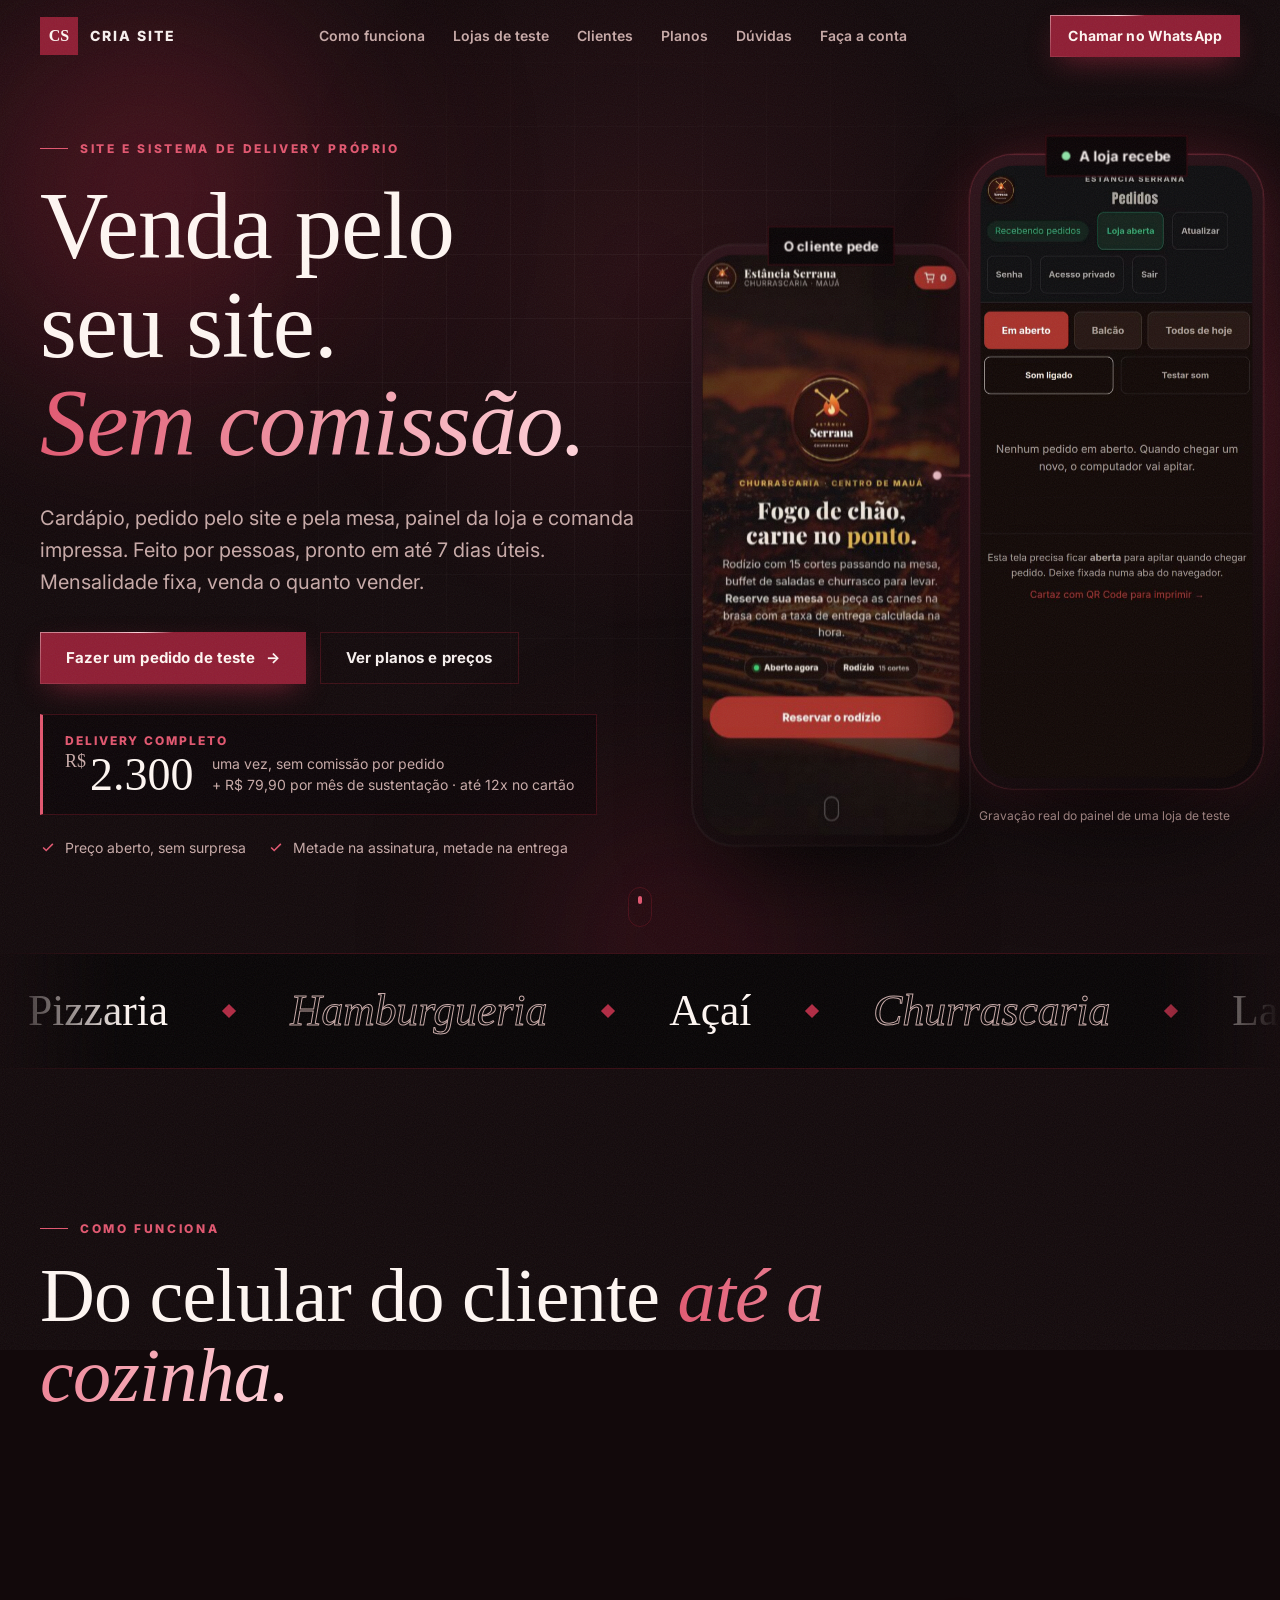
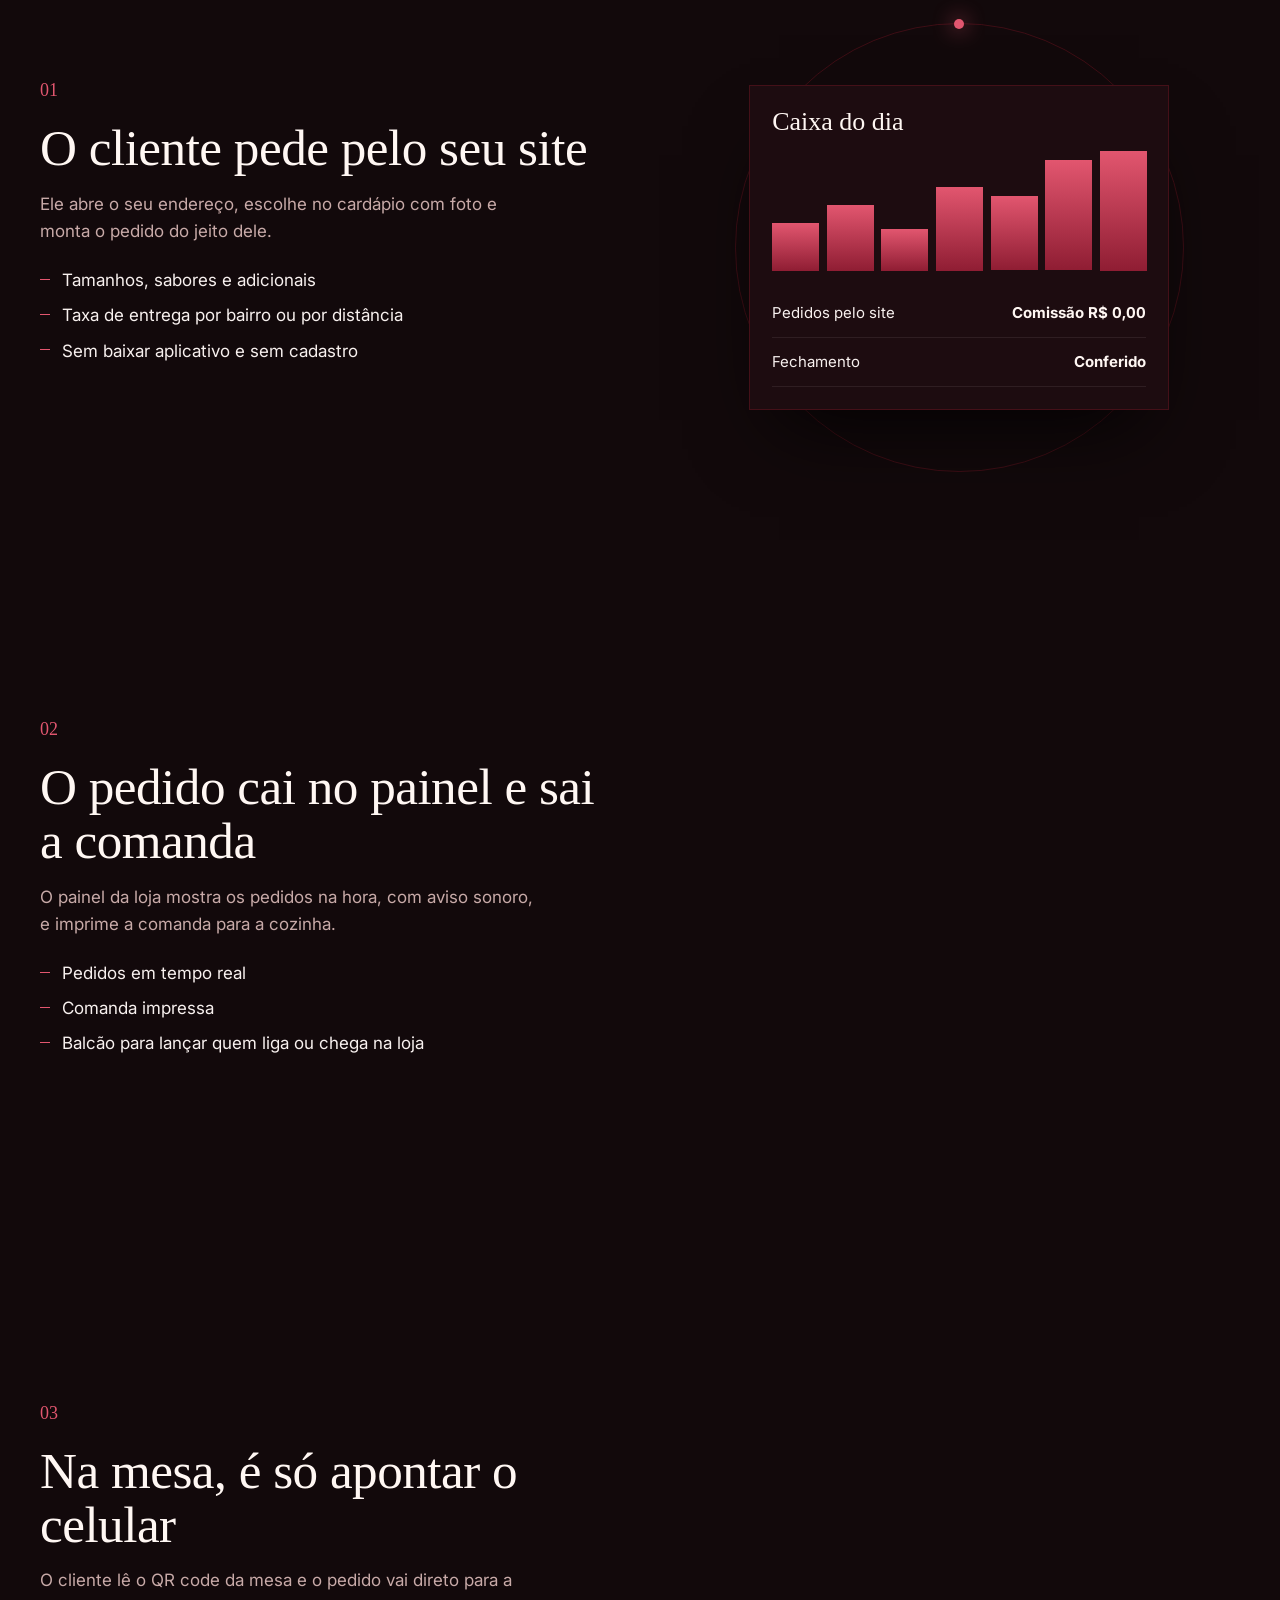
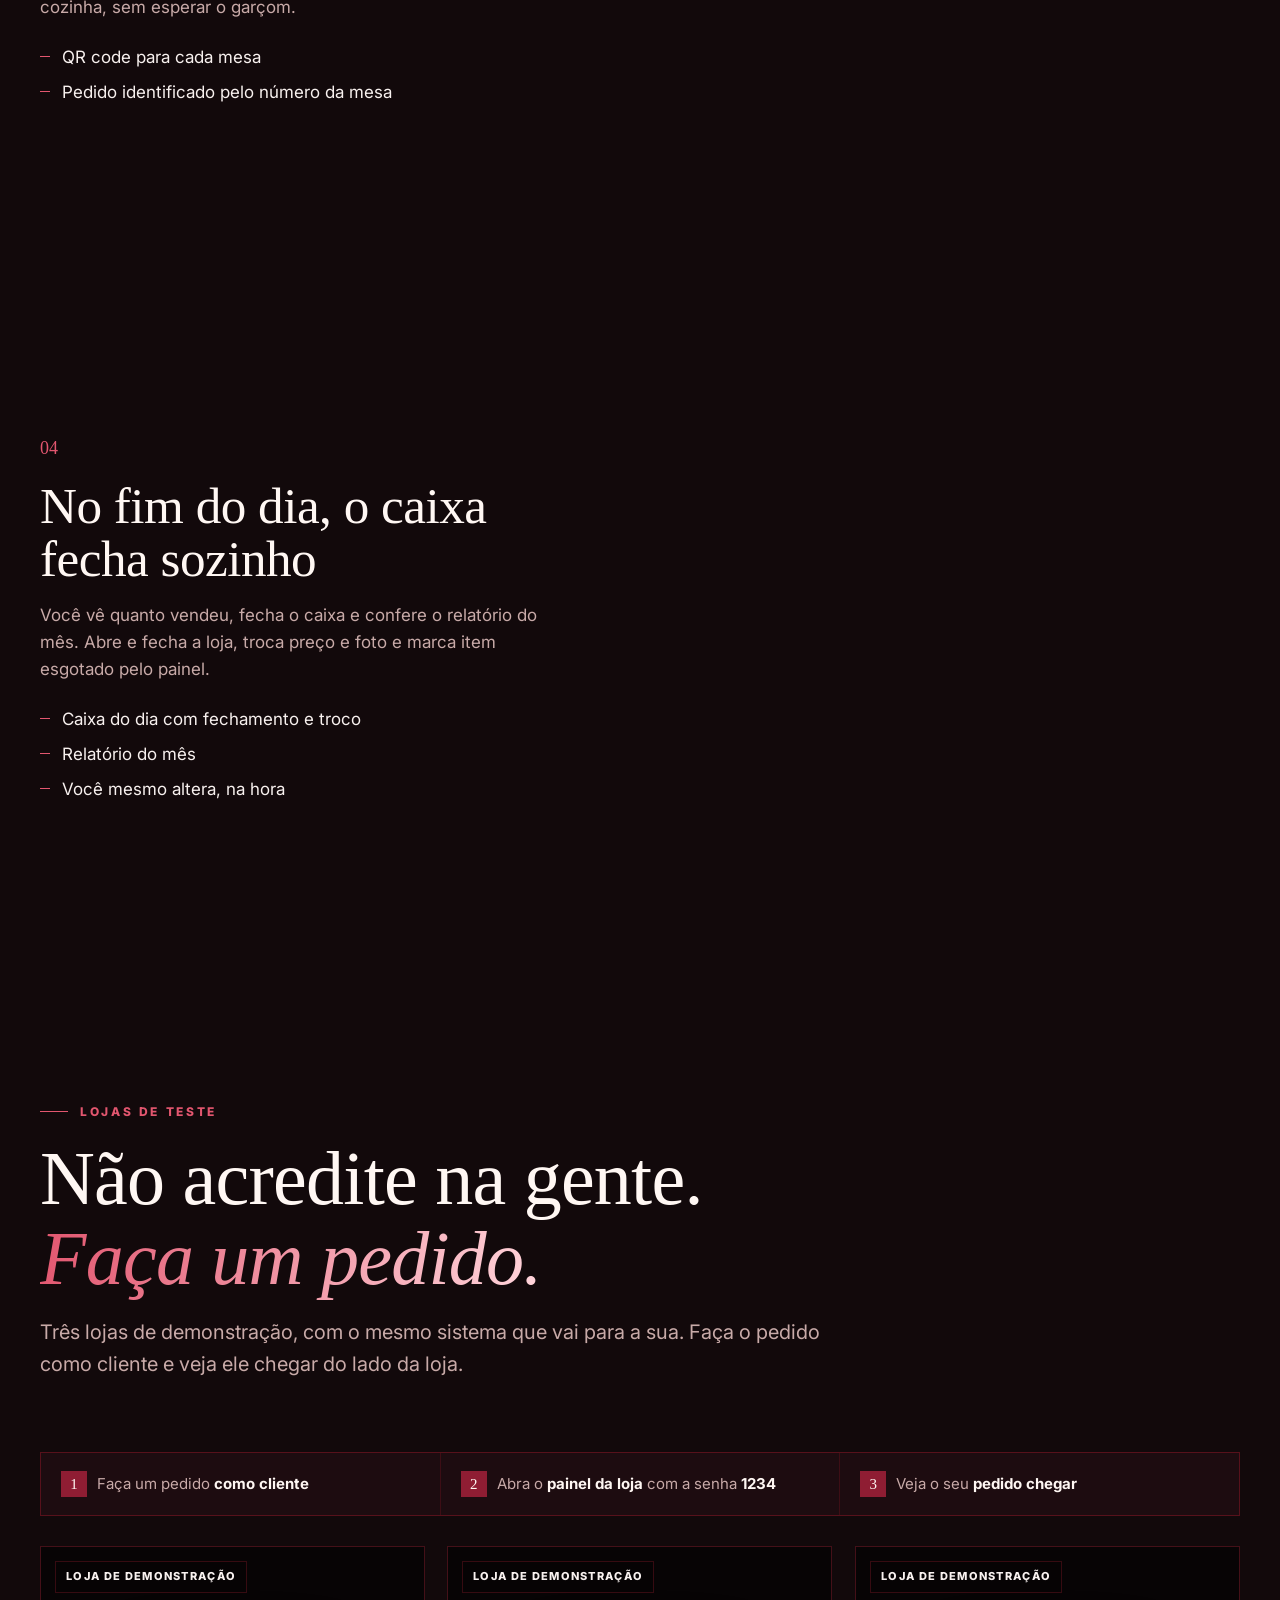
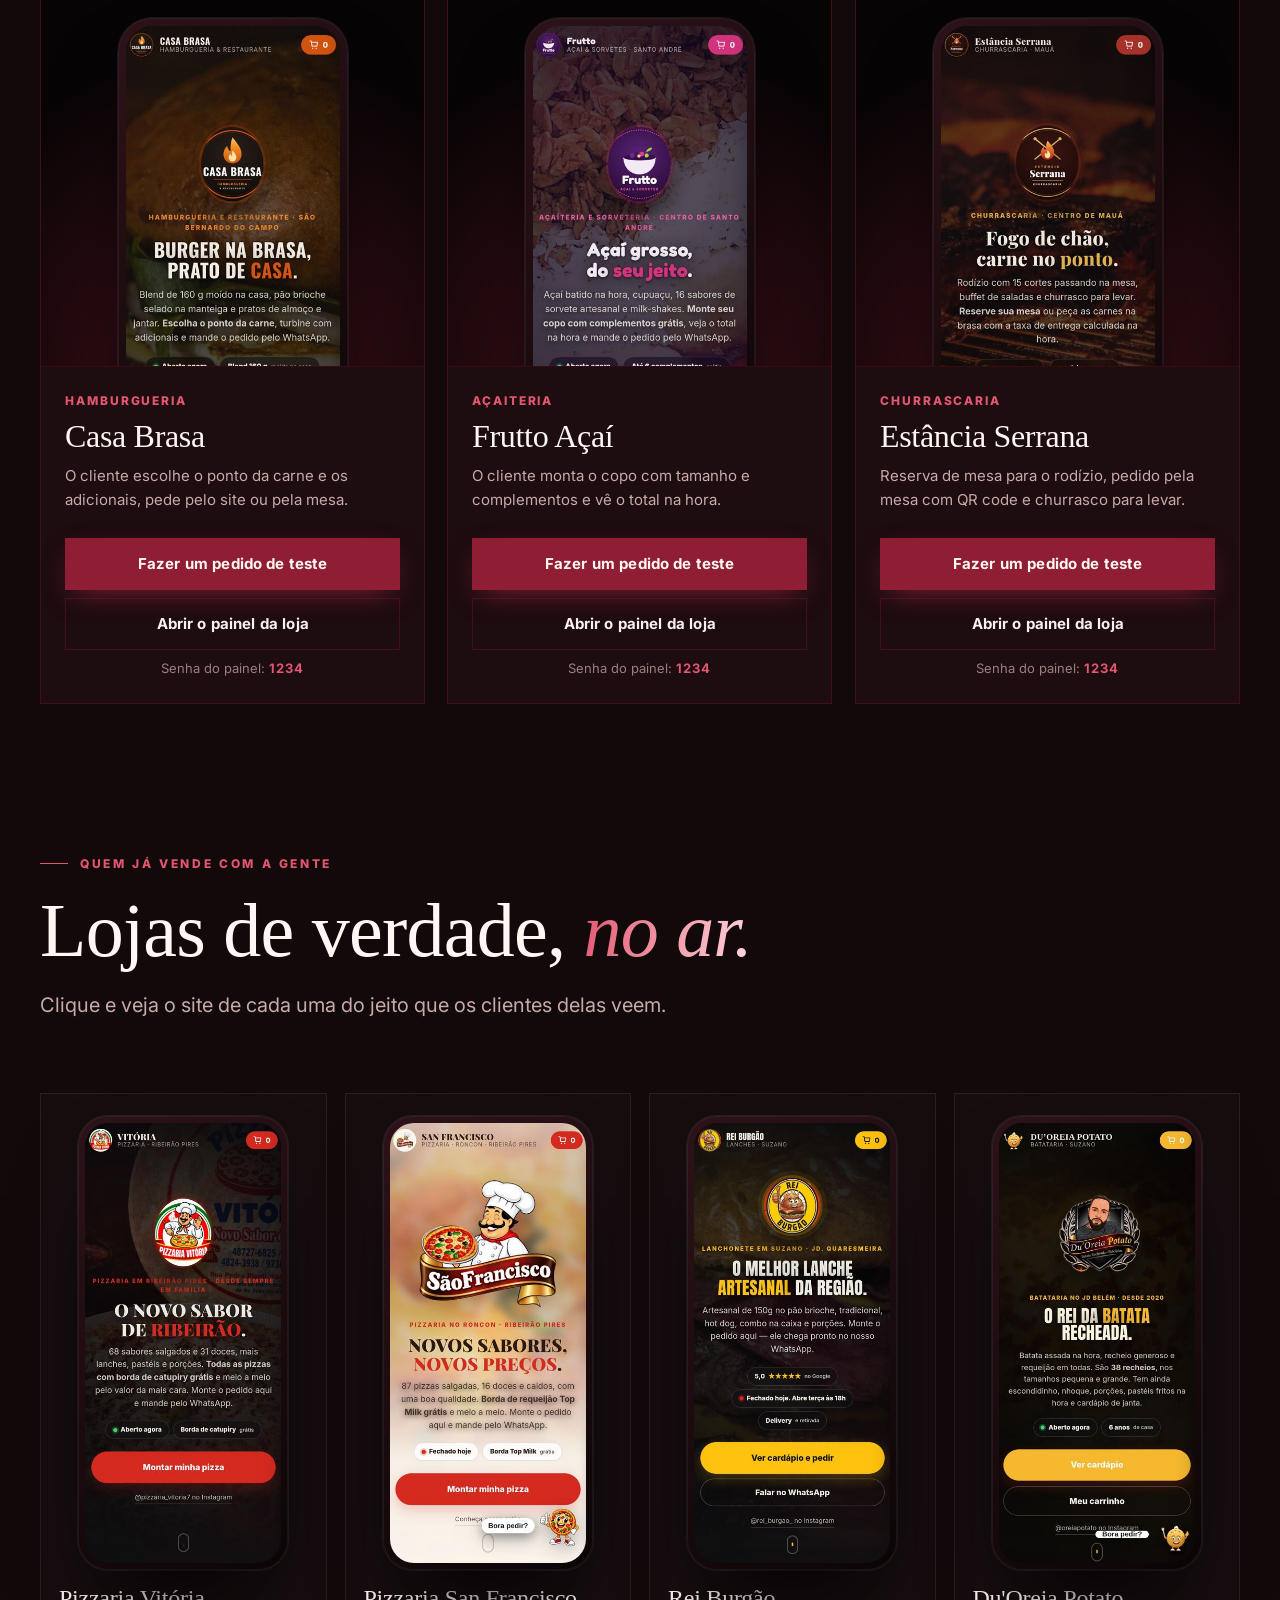
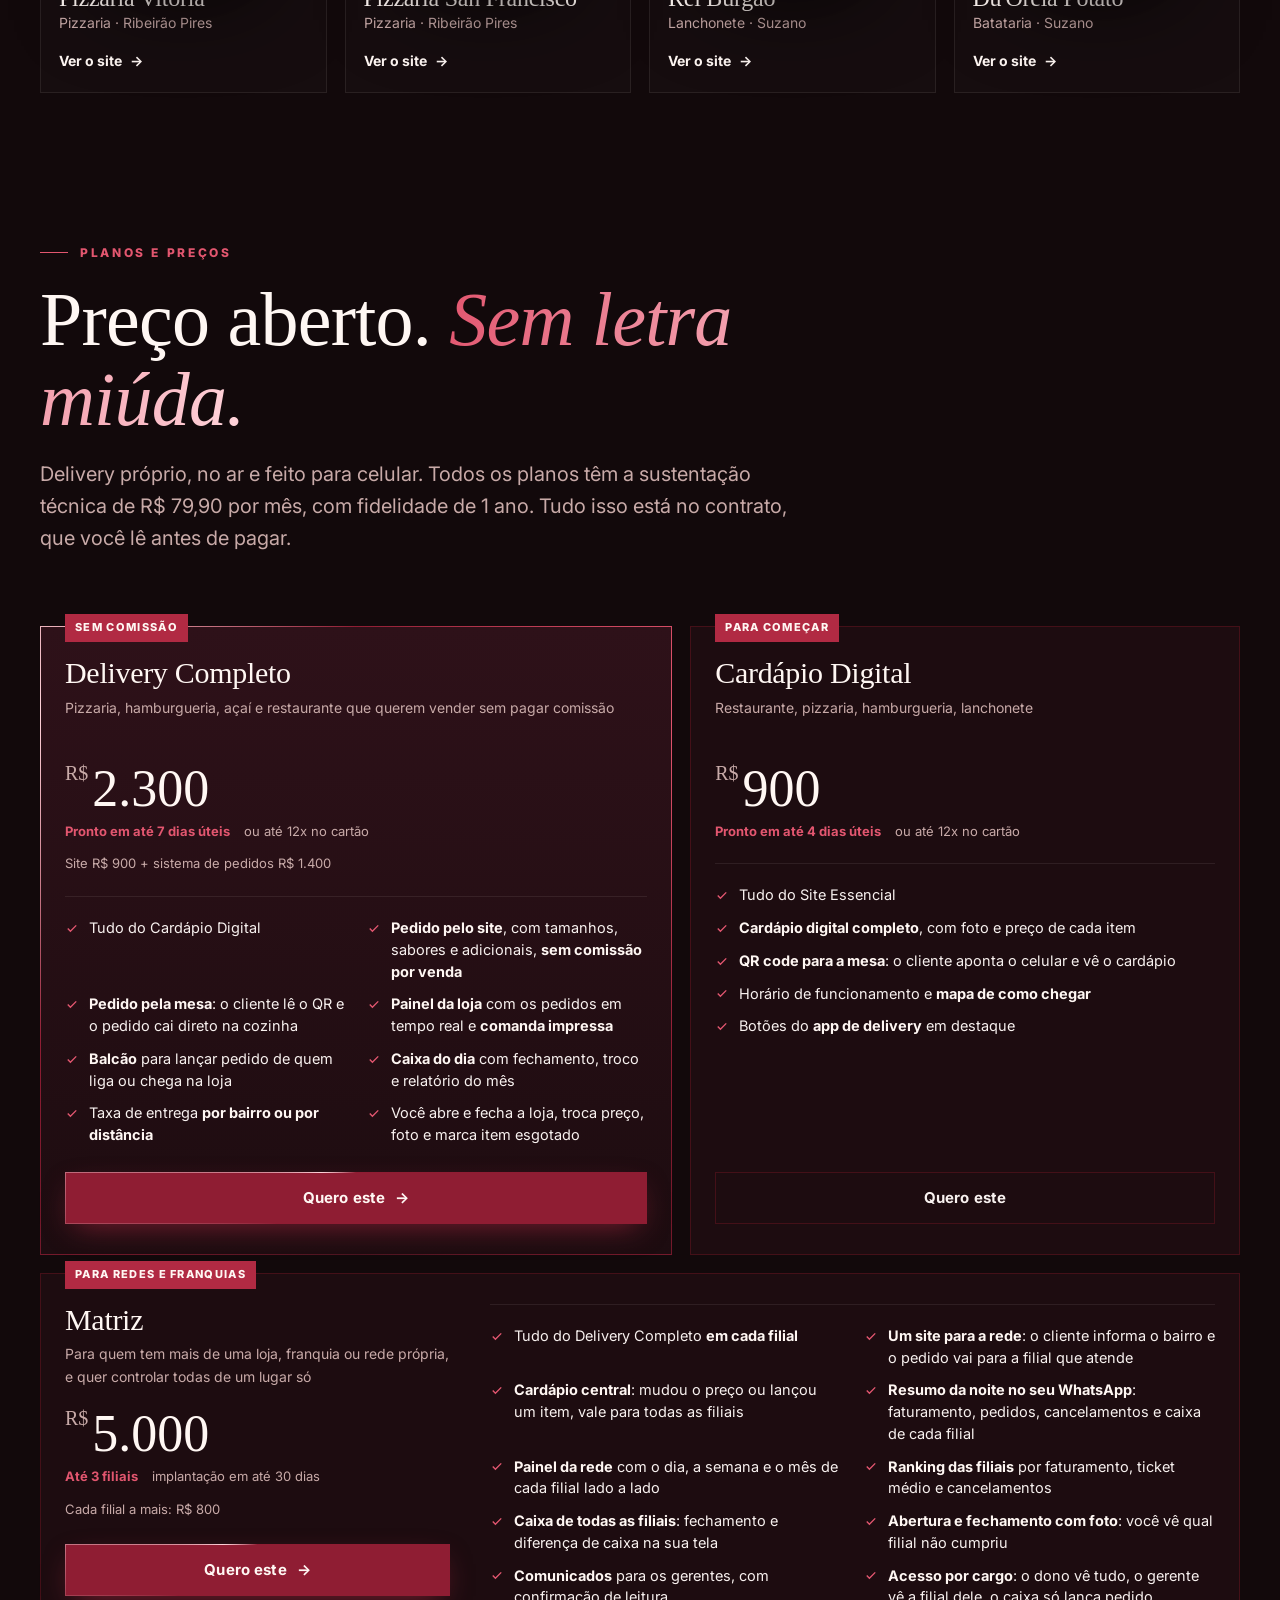
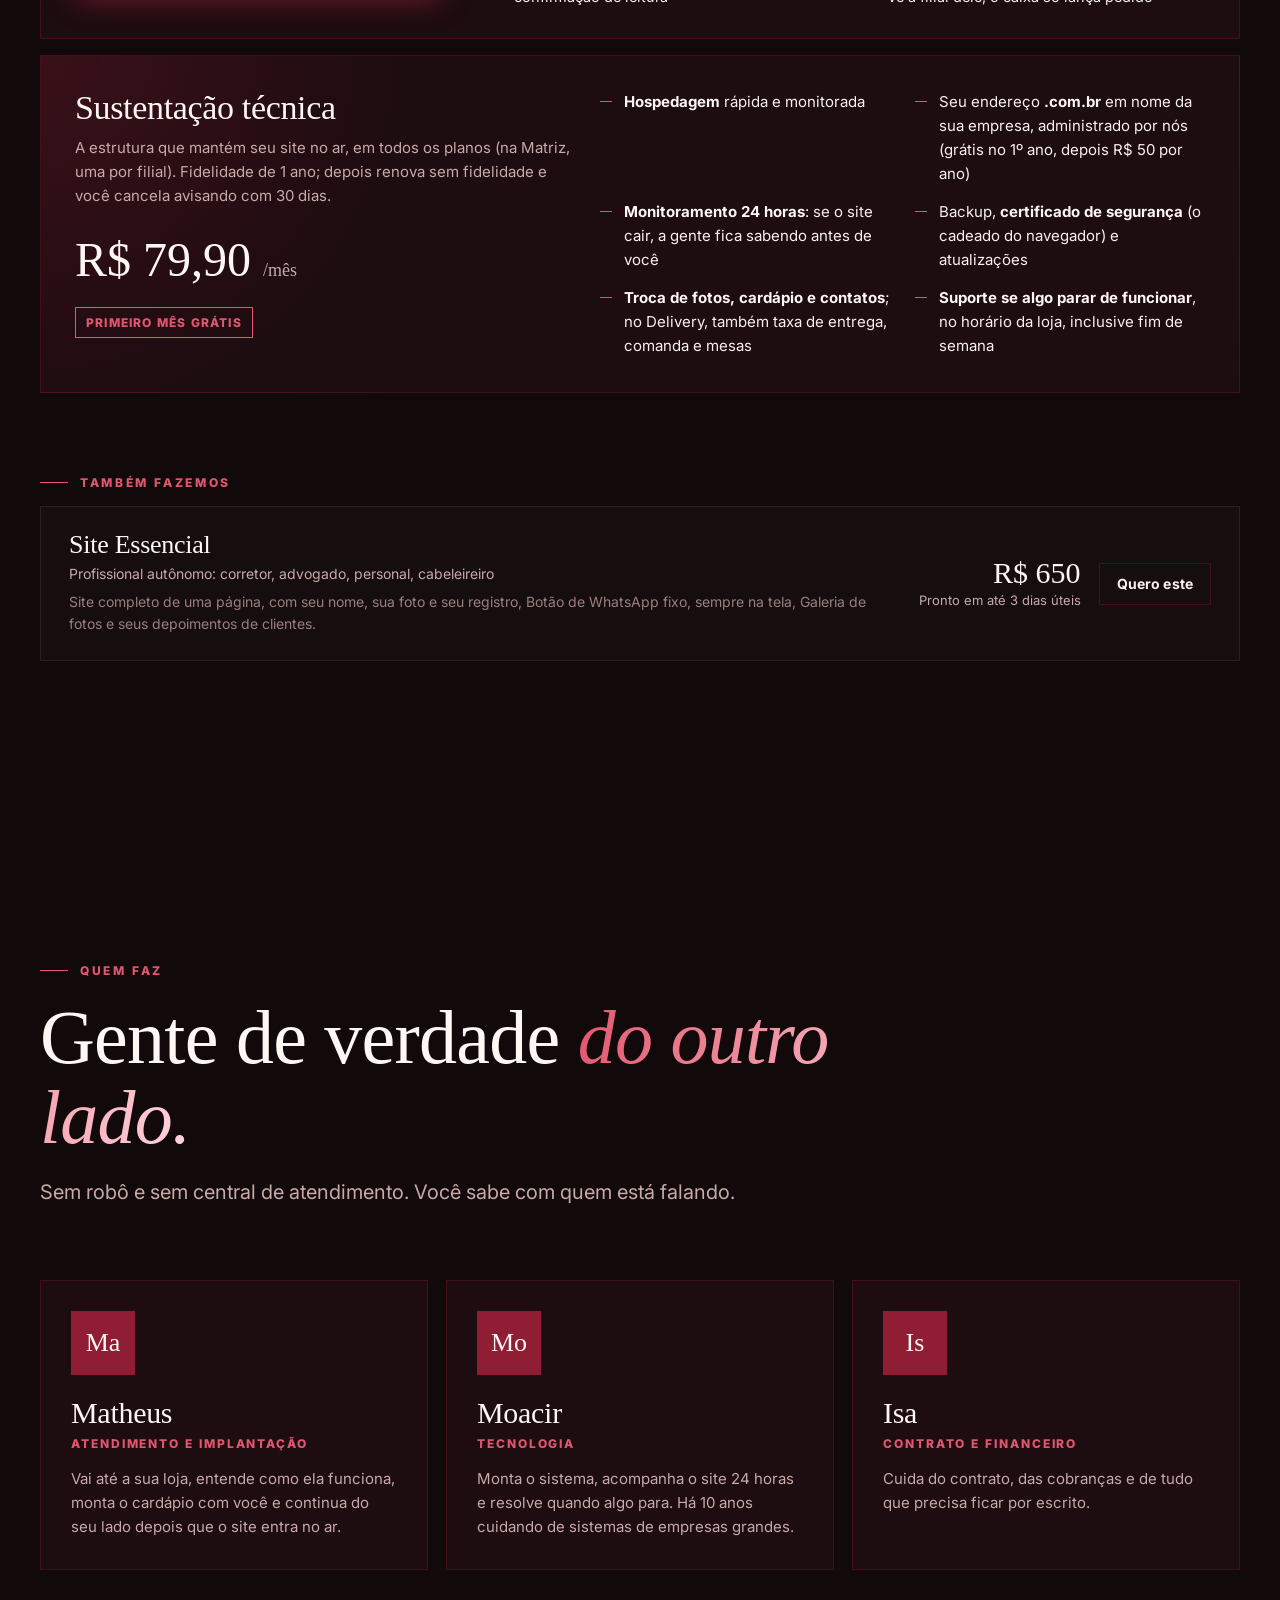
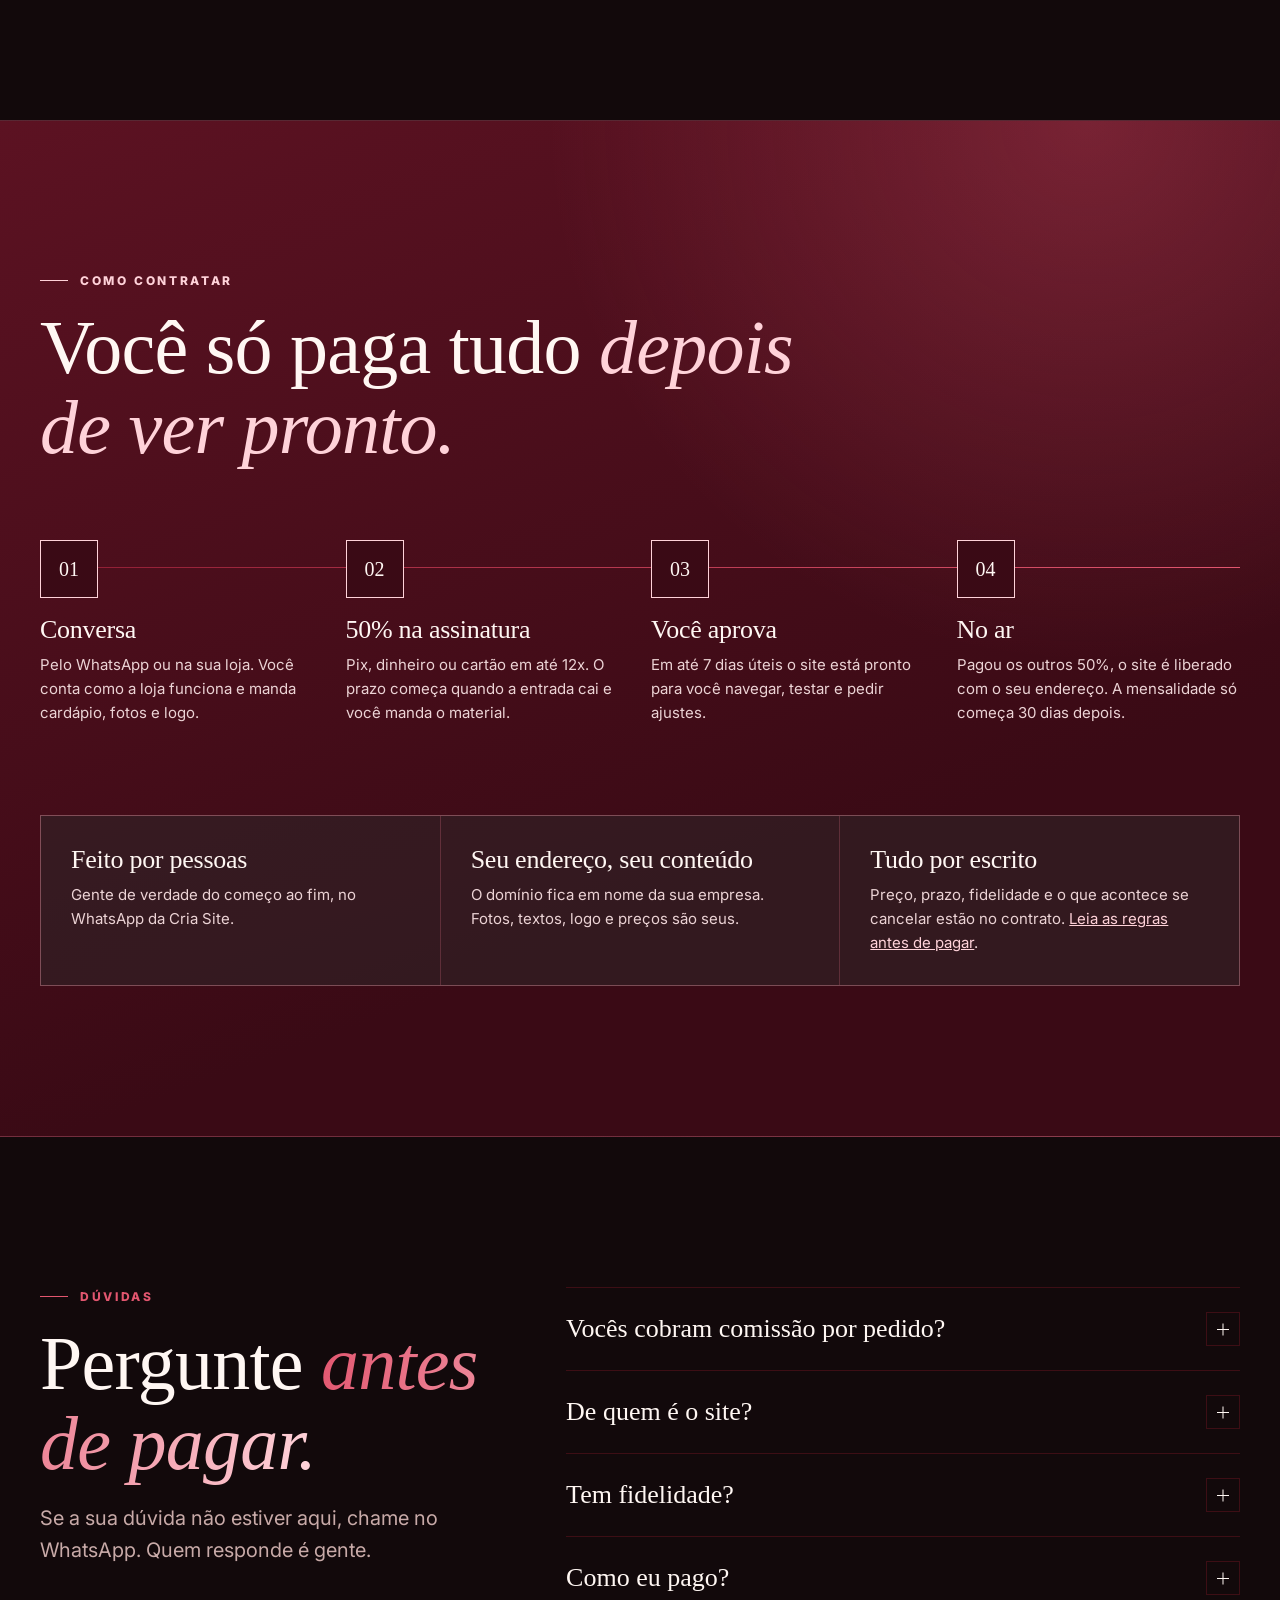
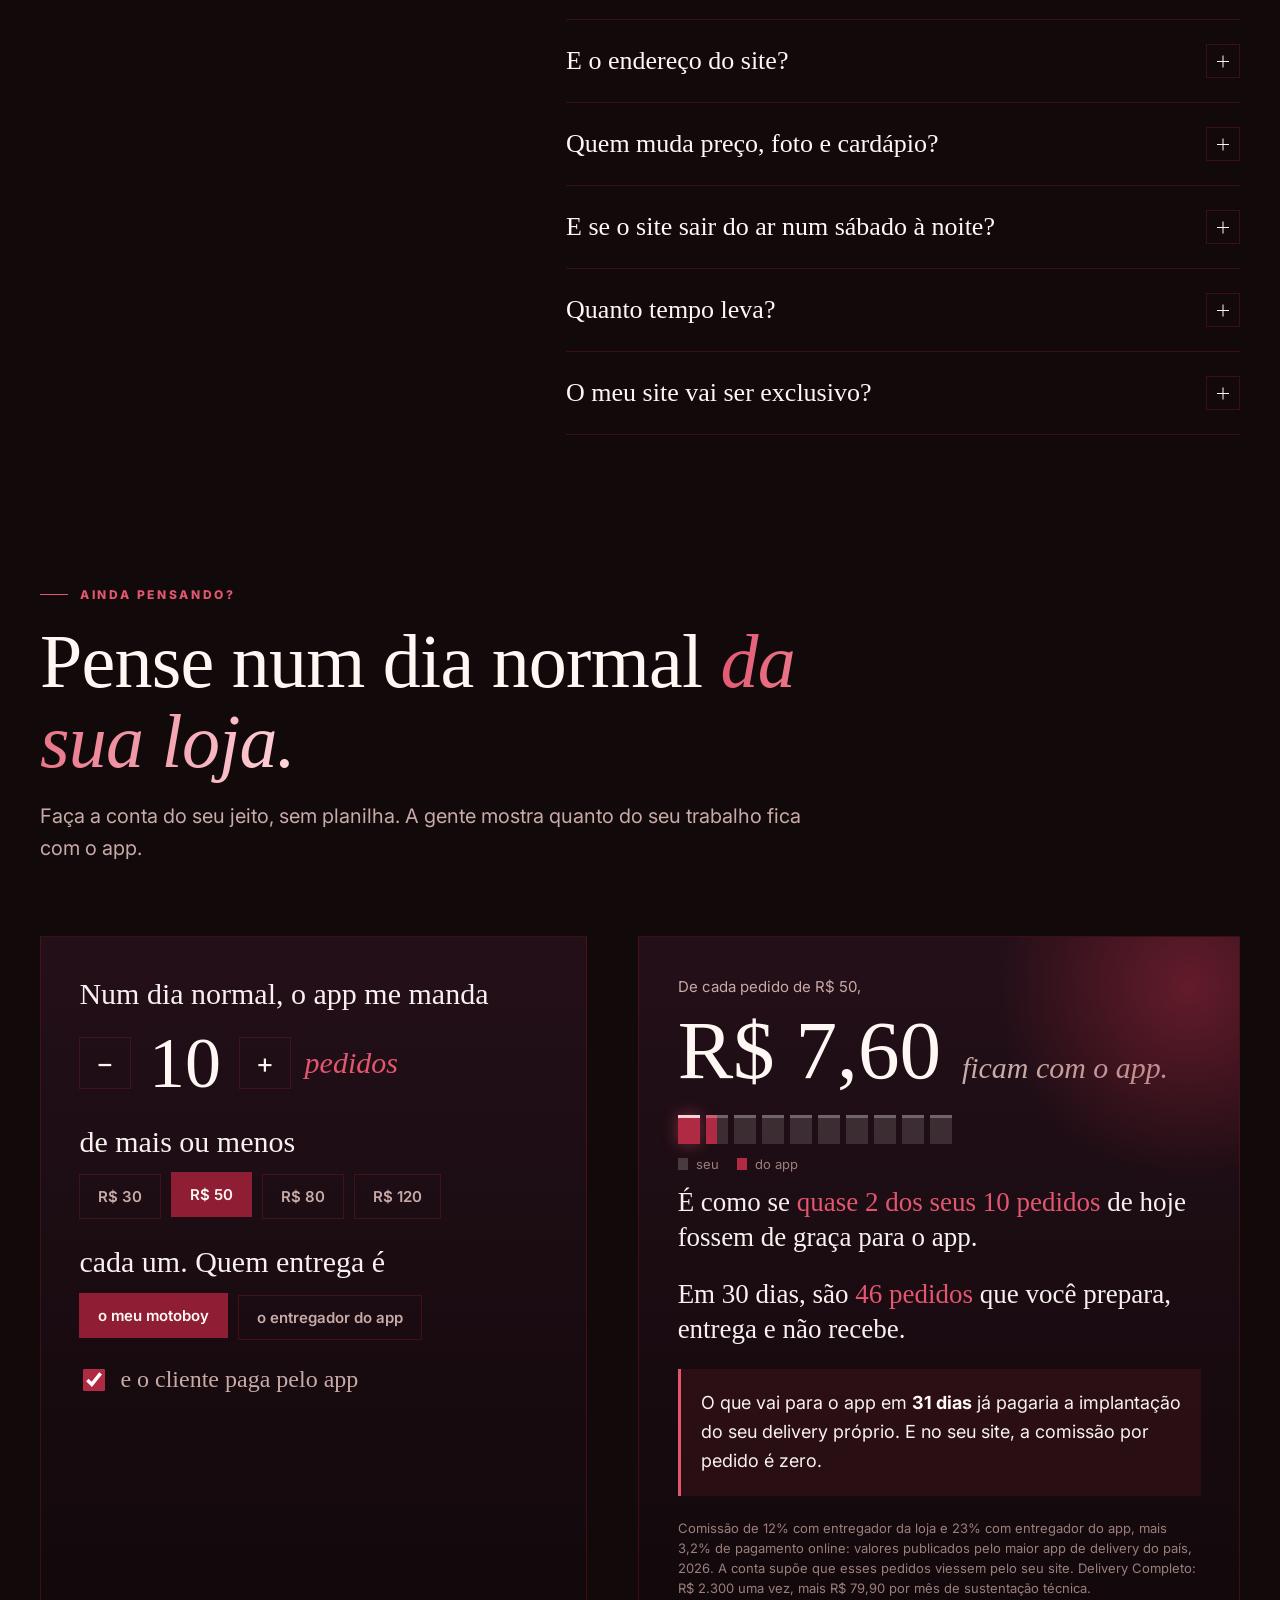
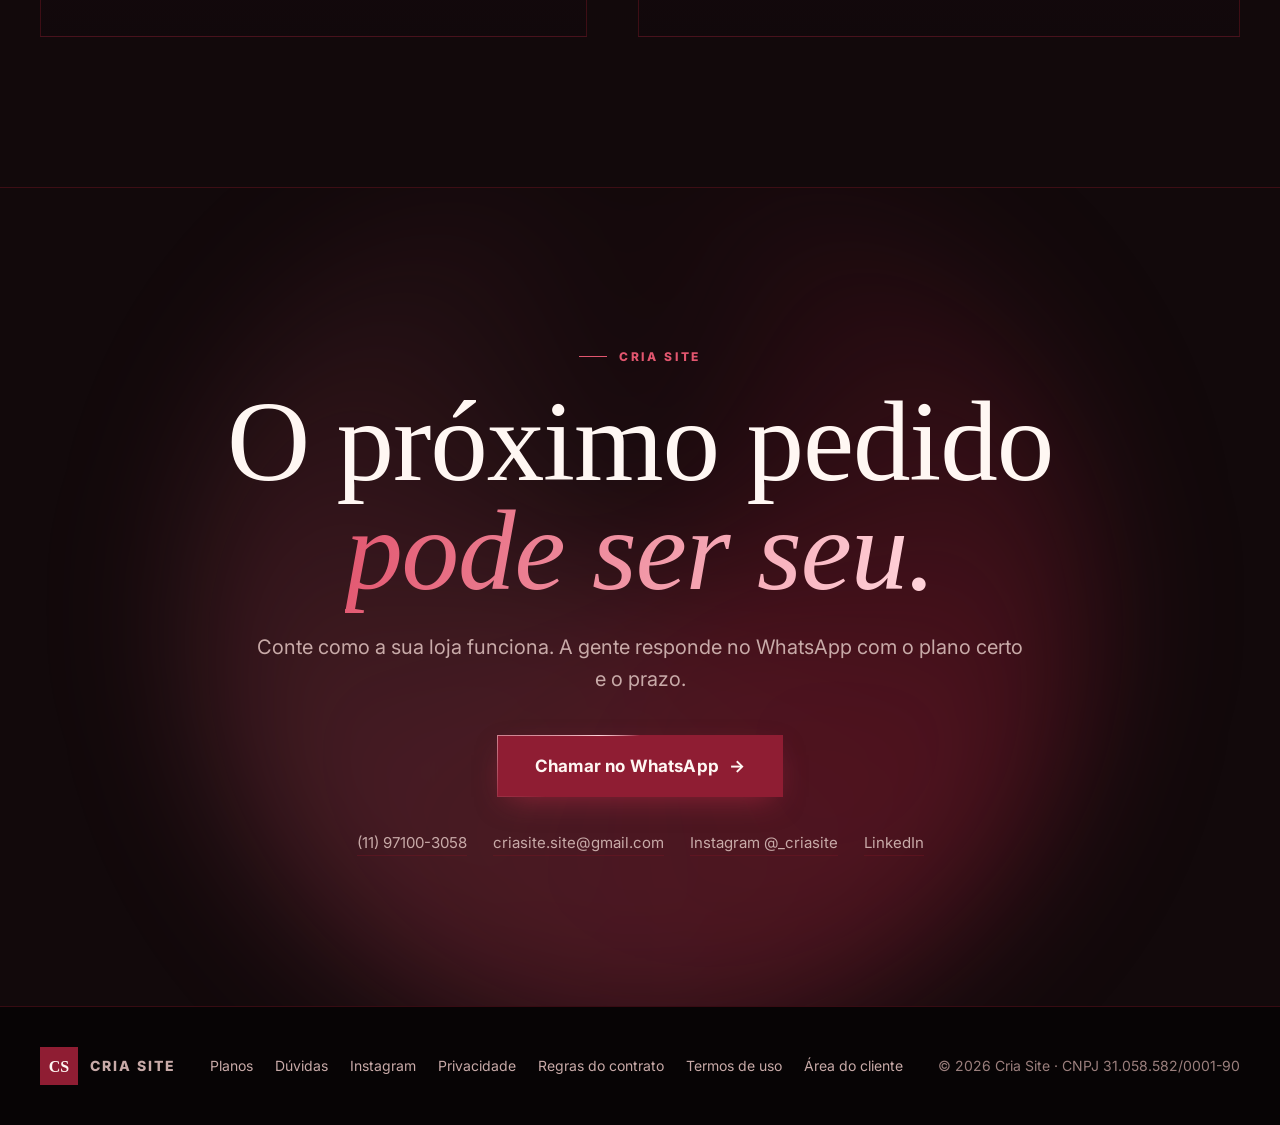
==== commit d2825d61: "Site: texto alinhado ao contrato e página com as regras Vale o contrato: sustentação em todos os pla" ====
--- a/index.html
+++ b/index.html
@@ -6,7 +6,7 @@
 <meta name="color-scheme" content="dark" />
 <meta name="theme-color" content="#12090b" />
 <title>Cria Site | Site de delivery sem comissão por pedido</title>
-<meta name="description" content="Site com cardápio, pedido pelo site e pela mesa, painel da loja e comanda impressa. Sem comissão por pedido, feito por pessoas, pronto em até 7 dias. O site é seu." />
+<meta name="description" content="Site com cardápio, pedido pelo site e pela mesa, painel da loja e comanda impressa. Sem comissão por pedido, feito por pessoas, pronto em até 7 dias úteis." />
 <link rel="canonical" href="https://criasite.site/" />
 <link rel="icon" href="favicon.svg" type="image/svg+xml" />
 <meta property="og:type" content="website" />
@@ -14,7 +14,7 @@
 <meta property="og:site_name" content="Cria Site" />
 <meta property="og:url" content="https://criasite.site/" />
 <meta property="og:title" content="Cria Site | Venda pelo seu site, sem comissão por pedido" />
-<meta property="og:description" content="Cardápio, pedido pelo site e pela mesa, painel da loja e comanda impressa. Pronto em até 7 dias. O site é seu." />
+<meta property="og:description" content="Cardápio, pedido pelo site e pela mesa, painel da loja e comanda impressa. Sem comissão por pedido, pronto em até 7 dias úteis." />
 <meta property="og:image" content="https://criasite.site/og.jpg" />
 <meta property="og:image:width" content="1200" />
 <meta property="og:image:height" content="630" />
@@ -366,20 +366,6 @@
 .other img { aspect-ratio: 4/3; object-fit: cover; object-position: top; border: 1px solid var(--line-2); }
 .other h3 { font-size: 24px; margin-bottom: 6px; }
 .other p { color: var(--muted); font-size: 14px; }
-
-/* ---------- alugar ou ser seu ---------- */
-.cmp { display: grid; grid-template-columns: 1fr 1.1fr; gap: clamp(30px, 5vw, 70px); align-items: center; }
-.cmp h2 { font-size: clamp(38px, 5.4vw, 70px); }
-.cmp .lede { margin-top: 20px; }
-.cmp-anos { font-family: var(--serif); font-size: clamp(30px, 3.6vw, 44px); color: var(--white); margin-bottom: 12px; }
-.cmp-item { margin-top: 22px; }
-.cmp-topo { display: flex; justify-content: space-between; gap: 12px; font-size: 14px; margin-bottom: 8px; }
-.cmp-topo .v { font-weight: 800; color: var(--white); font-variant-numeric: tabular-nums; }
-.trilho { height: 14px; background: rgba(255,255,255,.05); overflow: hidden; }
-.barra { height: 100%; width: 0; background: linear-gradient(90deg, #4b2a30, #6d4249); transition: width 1.2s var(--ease); }
-.cmp-item.nosso .barra { background: linear-gradient(90deg, var(--accent), var(--accent-3)); box-shadow: 0 0 24px rgba(226, 86, 111, .5); }
-.cmp-item.nosso .cmp-topo { color: var(--white); font-weight: 700; }
-.cmp-fecha { margin-top: 26px; padding-top: 20px; border-top: 1px solid var(--line); color: var(--muted); }
 
 /* ---------- planos ---------- */
 .plans { display: grid; grid-template-columns: 1.15fr 1fr; gap: 18px; align-items: stretch; }
@@ -625,7 +611,7 @@
           <span class="line"><span>seu site.</span></span>
           <span class="line"><span class="accent-text">Sem comissão.</span></span>
         </h1>
-        <p class="lede fade-up d1">Cardápio, pedido pelo site e pela mesa, painel da loja e comanda impressa. Feito por pessoas, pronto em até 7 dias. E o site é seu.</p>
+        <p class="lede fade-up d1">Cardápio, pedido pelo site e pela mesa, painel da loja e comanda impressa. Feito por pessoas, pronto em até 7 dias úteis. Mensalidade fixa, venda o quanto vender.</p>
         <div class="hero-actions fade-up d2">
           <a class="btn ring magnetic" href="#lojas">Fazer um pedido de teste <span class="arrow">→</span></a>
           <a class="btn ghost magnetic" href="#planos">Ver planos e preços</a>
@@ -637,7 +623,7 @@
         </a>
         <ul class="trust fade-up d4">
           <li>Preço aberto, sem surpresa</li>
-          <li>Metade só na entrega, depois de aprovar</li>
+          <li>Metade na assinatura, metade na entrega</li>
         </ul>
       </div>
 
@@ -828,7 +814,7 @@
       <div class="sec-head">
         <p class="kicker rv">Planos e preços</p>
         <h2 class="rv" style="--d:.08s">Preço aberto. <span class="accent-text">Sem letra miúda.</span></h2>
-        <p class="lede rv" style="--d:.16s">Delivery próprio, no ar e feito para celular. Você mesmo altera pelo painel. A sustentação técnica é obrigatória no Delivery Completo e na Matriz, com 1 ano de fidelidade.</p>
+        <p class="lede rv" style="--d:.16s">Delivery próprio, no ar e feito para celular. Todos os planos têm a sustentação técnica de R$ 79,90 por mês, com fidelidade de 1 ano. Tudo isso está no contrato, que você lê antes de pagar.</p>
       </div>
 
       <div class="plans">
@@ -837,7 +823,7 @@
           <h3>Delivery Completo</h3>
           <p class="for">Pizzaria, hamburgueria, açaí e restaurante que querem vender sem pagar comissão</p>
           <p class="price"><small>R$</small><span class="count" data-to="2300">2.300</span></p>
-          <p class="meta"><span>Pronto em até 7 dias</span><span>ou até 12x no cartão</span></p>
+          <p class="meta"><span>Pronto em até 7 dias úteis</span><span>ou até 12x no cartão</span></p>
           <p class="split">Site R$ 900 + sistema de pedidos R$ 1.400</p>
           <ul>
             <li>Tudo do Cardápio Digital</li>
@@ -856,7 +842,7 @@
           <h3>Cardápio Digital</h3>
           <p class="for">Restaurante, pizzaria, hamburgueria, lanchonete</p>
           <p class="price"><small>R$</small><span class="count" data-to="900">900</span></p>
-          <p class="meta"><span>Pronto em 4 dias</span><span>ou até 12x no cartão</span></p>
+          <p class="meta"><span>Pronto em até 4 dias úteis</span><span>ou até 12x no cartão</span></p>
           <ul>
             <li>Tudo do Site Essencial</li>
             <li><b>Cardápio digital completo</b>, com foto e preço de cada item</li>
@@ -893,16 +879,16 @@
       <div class="sust rv">
         <div>
           <h3>Sustentação técnica</h3>
-          <p class="lede" style="font-size:15px;margin-top:10px">A estrutura que mantém seu site no ar. Obrigatória no Delivery Completo e na Matriz (uma por filial), com 1 ano de fidelidade, e opcional nos demais planos.</p>
+          <p class="lede" style="font-size:15px;margin-top:10px">A estrutura que mantém seu site no ar, em todos os planos (na Matriz, uma por filial). Fidelidade de 1 ano; depois renova sem fidelidade e você cancela avisando com 30 dias.</p>
           <p class="price">R$ 79,90 <small>/mês</small></p>
           <span class="gift">Primeiro mês grátis</span>
         </div>
         <ul>
-          <li><b>Hospedagem</b> rápida e <b>sempre no ar</b></li>
-          <li>Seu endereço <b>.com.br</b> registrado em nome da sua empresa e renovado por nós</li>
+          <li><b>Hospedagem</b> rápida e monitorada</li>
+          <li>Seu endereço <b>.com.br</b> em nome da sua empresa, administrado por nós (grátis no 1º ano, depois R$ 50 por ano)</li>
           <li><b>Monitoramento 24 horas</b>: se o site cair, a gente fica sabendo antes de você</li>
           <li>Backup, <b>certificado de segurança</b> (o cadeado do navegador) e atualizações</li>
-          <li>Sistema de pedidos e painel da loja <b>funcionando</b> no Delivery</li>
+          <li><b>Troca de fotos, cardápio e contatos</b>; no Delivery, também taxa de entrega, comanda e mesas</li>
           <li><b>Suporte se algo parar de funcionar</b>, no horário da loja, inclusive fim de semana</li>
         </ul>
       </div>
@@ -910,31 +896,8 @@
         <p class="kicker rv">Também fazemos</p>
         <article class="mini rv" style="--d:0s">
           <div><h3>Site Essencial</h3><p>Profissional autônomo: corretor, advogado, personal, cabeleireiro</p><p class="mini-itens">Site completo de uma página, com seu nome, sua foto e seu registro, Botão de WhatsApp fixo, sempre na tela, Galeria de fotos e seus depoimentos de clientes.</p></div>
-          <div class="mini-preco"><strong>R$ 650</strong><span>Pronto em 3 dias</span><a class="btn ghost small" href="https://wa.me/5511971003058?text=Ol%C3%A1%2C%20quero%20o%20Site%20Essencial%20da%20Cria%20Site." target="_blank" rel="noreferrer">Quero este</a></div>
+          <div class="mini-preco"><strong>R$ 650</strong><span>Pronto em até 3 dias úteis</span><a class="btn ghost small" href="https://wa.me/5511971003058?text=Ol%C3%A1%2C%20quero%20o%20Site%20Essencial%20da%20Cria%20Site." target="_blank" rel="noreferrer">Quero este</a></div>
         </article>
-      </div>
-    </div>
-  </section>
-
-  <!-- ALUGAR OU SER SEU -->
-  <section class="sec" id="comparativo" style="background:var(--black);border-block:1px solid var(--line)">
-    <div class="wrap cmp">
-      <div>
-        <p class="kicker rv">Alugar ou ser seu</p>
-        <h2 class="rv" style="--d:.08s">Sistema por assinatura <span class="accent-text">nunca termina de pagar.</span></h2>
-        <p class="lede rv" style="--d:.16s">Na assinatura, a mensalidade continua enquanto você usar. Aqui você paga o site uma vez. A sustentação técnica tem 1 ano de fidelidade no Delivery Completo. <b>Depois disso você cancela quando quiser e o site continua seu.</b></p>
-        <div class="rv" style="--d:.24s;margin-top:30px"><a class="btn magnetic" href="https://wa.me/5511971003058?text=Vi%20a%20compara%C3%A7%C3%A3o%20no%20site%20e%20quero%20um%20sistema%20que%20seja%20meu." target="_blank" rel="noreferrer">Quero um que seja meu <span class="arrow">→</span></a></div>
-      </div>
-      <div class="card rv-s" style="--d:.1s" id="cmpBox">
-        <div class="cmp-anos" id="cmpAnos">Em 3 anos</div>
-        <input type="range" id="cmpRange" min="3" max="5" step="1" value="3" aria-label="Quantidade de anos" />
-        <div class="range-ends"><span>3 anos</span><span>5 anos</span></div>
-        <div class="cmp-item" data-mes="327" data-setup="0"><div class="cmp-topo"><span>Sistema por assinatura, plano completo</span><span class="v"></span></div><div class="trilho"><div class="barra"></div></div></div>
-        <div class="cmp-item" data-mes="175" data-setup="325"><div class="cmp-topo"><span>Sistema com taxa de adesão</span><span class="v"></span></div><div class="trilho"><div class="barra"></div></div></div>
-        <div class="cmp-item" data-mes="127" data-setup="0"><div class="cmp-topo"><span>Sistema por assinatura, plano de entrada</span><span class="v"></span></div><div class="trilho"><div class="barra"></div></div></div>
-        <div class="cmp-item nosso" data-nosso="1"><div class="cmp-topo"><span>Cria Site, Delivery Completo</span><span class="v"></span></div><div class="trilho"><div class="barra"></div></div></div>
-        <p class="cmp-fecha" id="cmpFecha"></p>
-        <p class="note" style="margin-top:14px">Valores dos sistemas por assinatura informados pelas próprias empresas em consulta comercial, setembro de 2026. Cria Site: R$ 2.300 uma vez, mais R$ 79,90 por mês de sustentação técnica no primeiro ano e R$ 50 por ano de endereço a partir do segundo ano. A conta considera a sustentação cancelada no fim do primeiro ano.</p>
       </div>
     </div>
   </section>
@@ -965,14 +928,14 @@
       <ol class="flow rv" style="padding:0;margin:0">
         <span class="fill" aria-hidden="true"></span>
         <li><h3>Conversa</h3><p>Pelo WhatsApp ou na sua loja. Você conta como a loja funciona e manda cardápio, fotos e logo.</p></li>
-        <li><h3>50% para começar</h3><p>Pix ou cartão em até 12x. O prazo começa a contar a partir daqui.</p></li>
-        <li><h3>Você aprova</h3><p>Em até 7 dias o site está pronto para você navegar, testar e pedir ajustes.</p></li>
-        <li><h3>No ar</h3><p>Aprovou, paga os outros 50% e o site entra no ar, com o seu endereço.</p></li>
+        <li><h3>50% na assinatura</h3><p>Pix, dinheiro ou cartão em até 12x. O prazo começa quando a entrada cai e você manda o material.</p></li>
+        <li><h3>Você aprova</h3><p>Em até 7 dias úteis o site está pronto para você navegar, testar e pedir ajustes.</p></li>
+        <li><h3>No ar</h3><p>Pagou os outros 50%, o site é liberado com o seu endereço. A mensalidade só começa 30 dias depois.</p></li>
       </ol>
       <div class="promises">
         <div class="rv"><h3>Feito por pessoas</h3><p>Gente de verdade do começo ao fim, no WhatsApp da Cria Site.</p></div>
-        <div class="rv" style="--d:.08s"><h3>O site é seu</h3><p>Endereço próprio, registrado em nome da sua empresa. Se cancelar a sustentação, o site continua seu.</p></div>
-        <div class="rv" style="--d:.16s"><h3>Tudo por escrito</h3><p>Preço, prazo, fidelidade e o que acontece se cancelar estão no contrato, antes de você pagar.</p></div>
+        <div class="rv" style="--d:.08s"><h3>Seu endereço, seu conteúdo</h3><p>O domínio fica em nome da sua empresa. Fotos, textos, logo e preços são seus.</p></div>
+        <div class="rv" style="--d:.16s"><h3>Tudo por escrito</h3><p>Preço, prazo, fidelidade e o que acontece se cancelar estão no contrato. <a href="contrato.html" style="color:#ffd2d9">Leia as regras antes de pagar</a>.</p></div>
       </div>
     </div>
   </section>
@@ -986,14 +949,15 @@
         <p class="lede rv" style="--d:.16s">Se a sua dúvida não estiver aqui, chame no WhatsApp. Quem responde é gente.</p>
       </div>
       <div class="qa">
-        <details class="rv"><summary>Vocês cobram comissão por pedido?<span class="plus"></span></summary><div class="a">Não. Você paga o site uma vez e a sustentação técnica por mês. Venda R$ 1 mil ou R$ 100 mil pelo site, o valor é o mesmo.</div></details>
-        <details class="rv"><summary>O site é meu mesmo?<span class="plus"></span></summary><div class="a">É. O endereço .com.br é registrado em nome da sua empresa. Se você cancelar a sustentação técnica, o site continua funcionando e continua seu, só que sem a nossa responsabilidade por falhas. Você pode contratar a sustentação de novo quando quiser.</div></details>
-        <details class="rv"><summary>Tem fidelidade?<span class="plus"></span></summary><div class="a">Só no Delivery Completo: a sustentação técnica tem 1 ano de fidelidade, porque ela mantém o sistema de pedidos e o painel da loja funcionando. Depois ela renova sozinha e você cancela quando quiser. Nos outros planos a sustentação é opcional.</div></details>
-        <details class="rv"><summary>Como eu pago?<span class="plus"></span></summary><div class="a">50% para começar e 50% na entrega, depois que você aprovar o site. Dá para pagar no Pix ou no cartão em até 12x, com os juros do cartão por conta de quem parcela. A sustentação técnica é por boleto e começa 30 dias depois do site no ar.</div></details>
-        <details class="rv"><summary>E o endereço do site?<span class="plus"></span></summary><div class="a">O primeiro ano do .com.br é por nossa conta. A partir do segundo ano custa R$ 50 por ano.</div></details>
-        <details class="rv"><summary>Quem muda preço, foto e cardápio?<span class="plus"></span></summary><div class="a">Você, pelo painel, na hora: preço, foto, item esgotado, horário e textos. Sem esperar ninguém e sem pagar por alteração.</div></details>
+        <details class="rv"><summary>Vocês cobram comissão por pedido?<span class="plus"></span></summary><div class="a">Não. Você paga a implantação uma vez e a sustentação técnica de R$ 79,90 por mês. Venda pouco ou muito pelo site, o valor é o mesmo. A mensalidade pode ser corrigida pela inflação (IPCA) uma vez por ano.</div></details>
+        <details class="rv"><summary>De quem é o site?<span class="plus"></span></summary><div class="a">O endereço .com.br é seu, em nome da sua empresa, e o conteúdo também: fotos, textos, logo e preços. O sistema por trás do site é da Cria Site e é o mesmo para todos os clientes, por isso o preço cabe no bolso. Se o contrato terminar com tudo pago, você recebe uma cópia dos arquivos em até 15 dias.</div></details>
+        <details class="rv"><summary>Tem fidelidade?<span class="plus"></span></summary><div class="a">Sim, 1 ano, em todos os planos. Se cancelar antes, a multa é de 50% das mensalidades que faltam, e não tem multa se o problema for culpa nossa. Depois do primeiro ano, renova sem fidelidade e você cancela avisando com 30 dias.</div></details>
+        <details class="rv"><summary>Como eu pago?<span class="plus"></span></summary><div class="a">50% na assinatura e 50% na entrega. Pix, dinheiro ou cartão em até 12x, com os juros do cartão por conta de quem parcela. A entrada não é devolvida, porque paga o trabalho já começado; para pessoa física vale o direito de desistir em 7 dias com devolução total. A sustentação técnica é por boleto e começa 30 dias depois que o site é liberado.</div></details>
+        <details class="rv"><summary>E o endereço do site?<span class="plus"></span></summary><div class="a">O .com.br fica em nome da sua empresa. O primeiro ano é por nossa conta; a partir do segundo, custa R$ 50 por ano, cobrado à parte da mensalidade. A Cria Site administra o domínio enquanto durar o contrato.</div></details>
+        <details class="rv"><summary>Quem muda preço, foto e cardápio?<span class="plus"></span></summary><div class="a">No Delivery Completo, você mesmo muda pelo painel, na hora: preço, item esgotado e loja aberta ou fechada. Troca de fotos, cardápio e contatos também está incluída na sustentação: é só pedir. Funcionalidade nova é orçada à parte.</div></details>
         <details class="rv"><summary>E se o site sair do ar num sábado à noite?<span class="plus"></span></summary><div class="a">Com a sustentação técnica, o site é monitorado 24 horas e a gente fica sabendo antes de você. O suporte atende no horário da loja, inclusive no fim de semana.</div></details>
-        <details class="rv"><summary>Quanto tempo leva?<span class="plus"></span></summary><div class="a">De 3 a 7 dias, conforme o plano, contados a partir do pagamento da primeira metade e do envio do cardápio, das fotos e do logo.</div></details>
+        <details class="rv"><summary>Quanto tempo leva?<span class="plus"></span></summary><div class="a">Até 7 dias úteis, podendo ser antes. O prazo conta a partir do pagamento da entrada e do envio do material: cardápio, fotos e logo.</div></details>
+        <details class="rv"><summary>O meu site vai ser exclusivo?<span class="plus"></span></summary><div class="a">O sistema é o mesmo para todos os clientes. O que muda é o seu: logo, cores, fotos e cardápio. É assim que a gente entrega um sistema completo pelo preço de um site.</div></details>
       </div>
     </div>
   </section>
@@ -1076,6 +1040,7 @@
       <a href="#duvidas">Dúvidas</a>
       <a href="https://www.instagram.com/_criasite/" target="_blank" rel="noreferrer">Instagram</a>
       <a href="privacidade.html">Privacidade</a>
+      <a href="contrato.html">Regras do contrato</a>
       <a href="termos.html">Termos de uso</a>
       <a href="https://portal.criasite.site/" rel="nofollow">Área do cliente</a>
     </nav>
@@ -1193,8 +1158,8 @@
     document.getElementById("r2").innerHTML = "É como se <b>" + g + " dos seus " + est.n + " pedidos</b> de hoje fossem de graça para o app.";
     document.getElementById("r3").innerHTML = "Em 30 dias, são <b>" + plural(gratisMes, "pedido", "pedidos") + "</b> que você prepara, entrega e não recebe.";
     document.getElementById("r4").innerHTML = dias <= 45
-      ? "O que vai para o app em <b>" + plural(dias, "dia", "dias") + "</b> já pagaria o seu delivery próprio. Depois disso, quem pede pelo seu site paga só para você."
-      : "O que vai para o app em <b>" + plural(Math.round(dias / 30), "mês", "meses") + "</b> já pagaria o seu delivery próprio. Depois disso, quem pede pelo seu site paga só para você.";
+      ? "O que vai para o app em <b>" + plural(dias, "dia", "dias") + "</b> já pagaria a implantação do seu delivery próprio. E no seu site, a comissão por pedido é zero."
+      : "O que vai para o app em <b>" + plural(Math.round(dias / 30), "mês", "meses") + "</b> já pagaria a implantação do seu delivery próprio. E no seu site, a comissão por pedido é zero.";
   }
   document.querySelectorAll(".mm").forEach(function (b) {
     b.addEventListener("click", function () {
@@ -1238,35 +1203,6 @@
     qr.appendChild(c);
   }
 
-  /* alugar ou ser seu */
-  var UNICO = 2300, DOMINIO = 50, MANUT = 79.9, MESES = 12;
-  var cr = document.getElementById("cmpRange"), cAnos = document.getElementById("cmpAnos"), cFecha = document.getElementById("cmpFecha");
-  var itens = Array.prototype.slice.call(document.querySelectorAll(".cmp-item")), visto = false;
-  function compara() {
-    var anos = Number(cr.value), meses = anos * 12;
-    cAnos.textContent = "Em " + anos + " anos";
-    preencher(cr);
-    var nosso = UNICO + MANUT * MESES + DOMINIO * (anos - 1);
-    var vals = itens.map(function (it) { return it.dataset.nosso ? nosso : Number(it.dataset.setup) + Number(it.dataset.mes) * meses; });
-    var maior = Math.max.apply(null, vals);
-    itens.forEach(function (it, k) {
-      it.querySelector(".v").textContent = reais(vals[k]);
-      it.querySelector(".barra").style.width = visto ? (vals[k] / maior * 100) + "%" : "0";
-    });
-    var barato = Math.min.apply(null, vals.filter(function (v, k) { return !itens[k].dataset.nosso; }));
-    cFecha.innerHTML = "No sistema por assinatura mais em conta você já pagou " + reais(barato) +
-      ", e a mensalidade continua. Aqui, depois do primeiro ano, você para quando quiser e <b>o site continua seu.</b>";
-  }
-  cr.addEventListener("input", compara);
-  compara();
-  var box = document.getElementById("cmpBox");
-  if ("IntersectionObserver" in window) {
-    var bo = new IntersectionObserver(function (es) {
-      if (es[0].isIntersecting) { visto = true; setTimeout(compara, 250); bo.disconnect(); }
-    }, { threshold: .3 });
-    bo.observe(box);
-  } else { visto = true; compara(); }
-
   /* preços que contam */
   var contadores = document.querySelectorAll(".count");
   if ("IntersectionObserver" in window && !calma) {
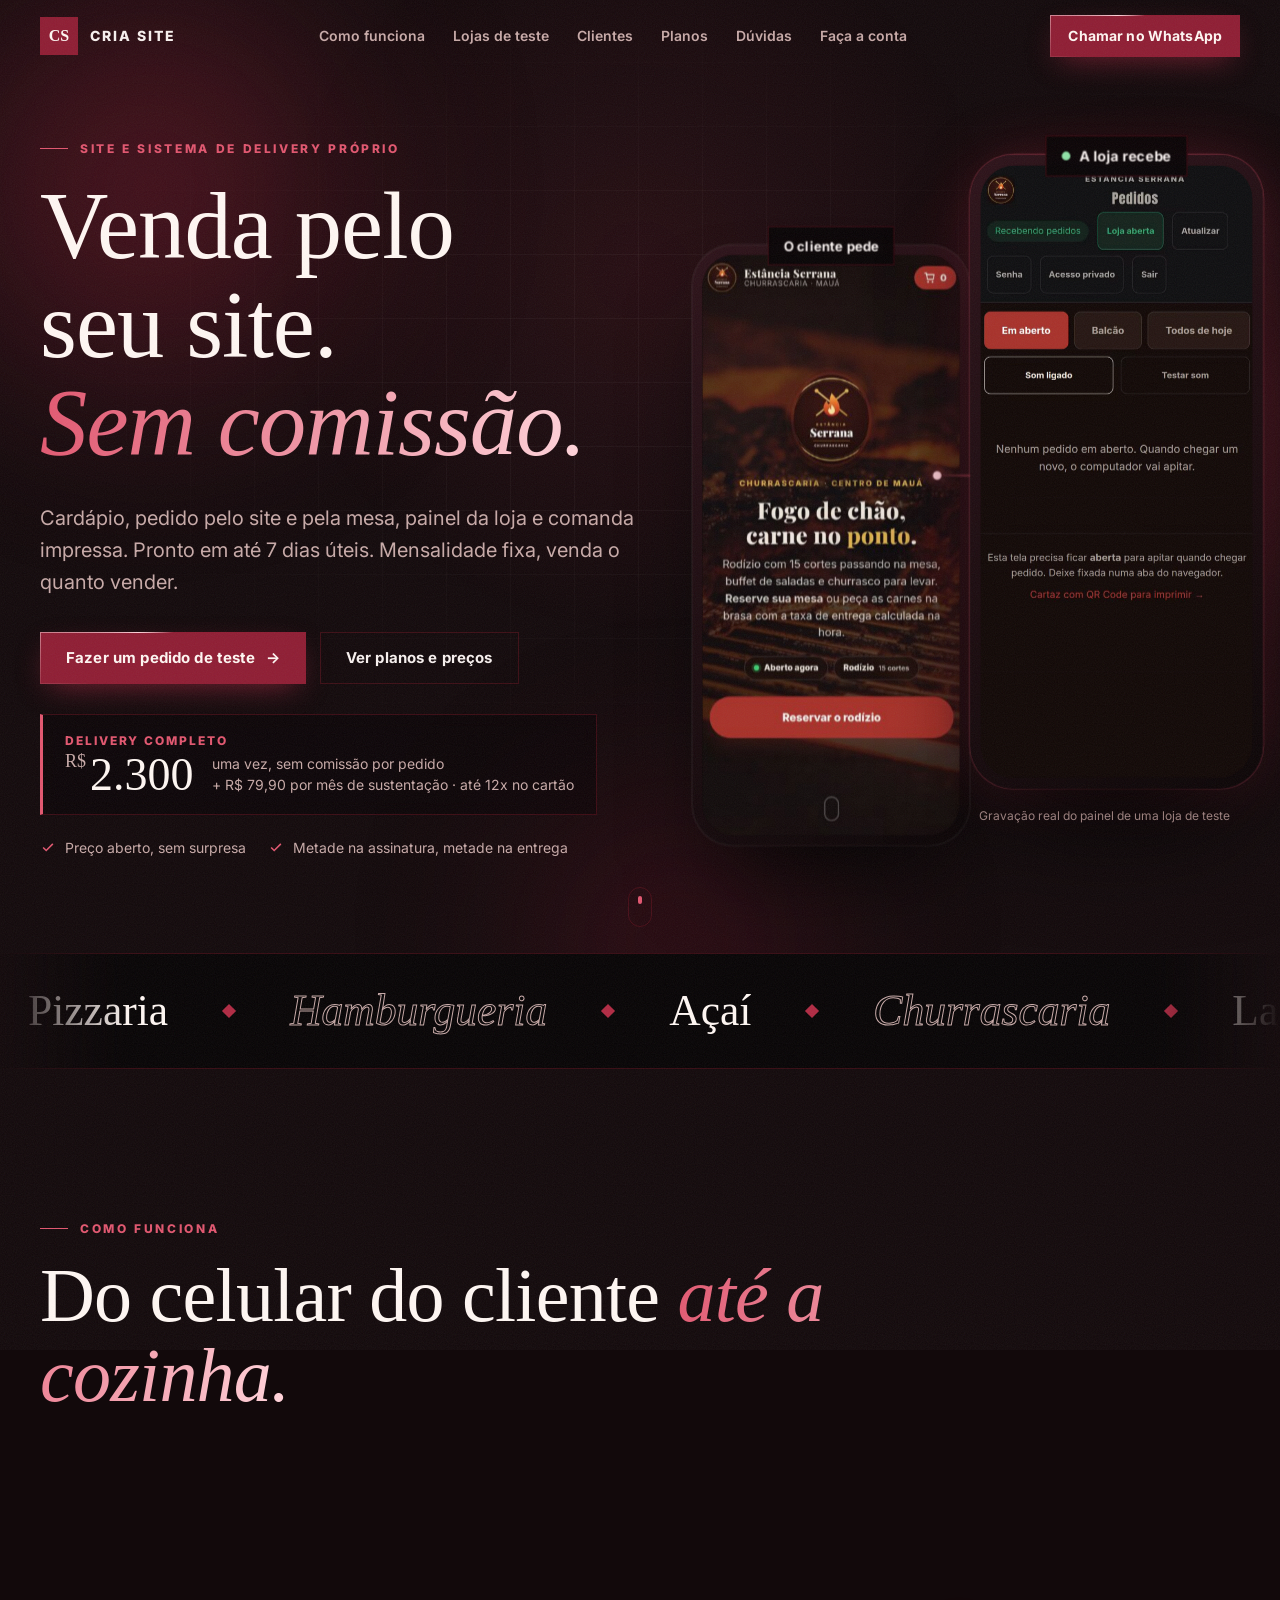
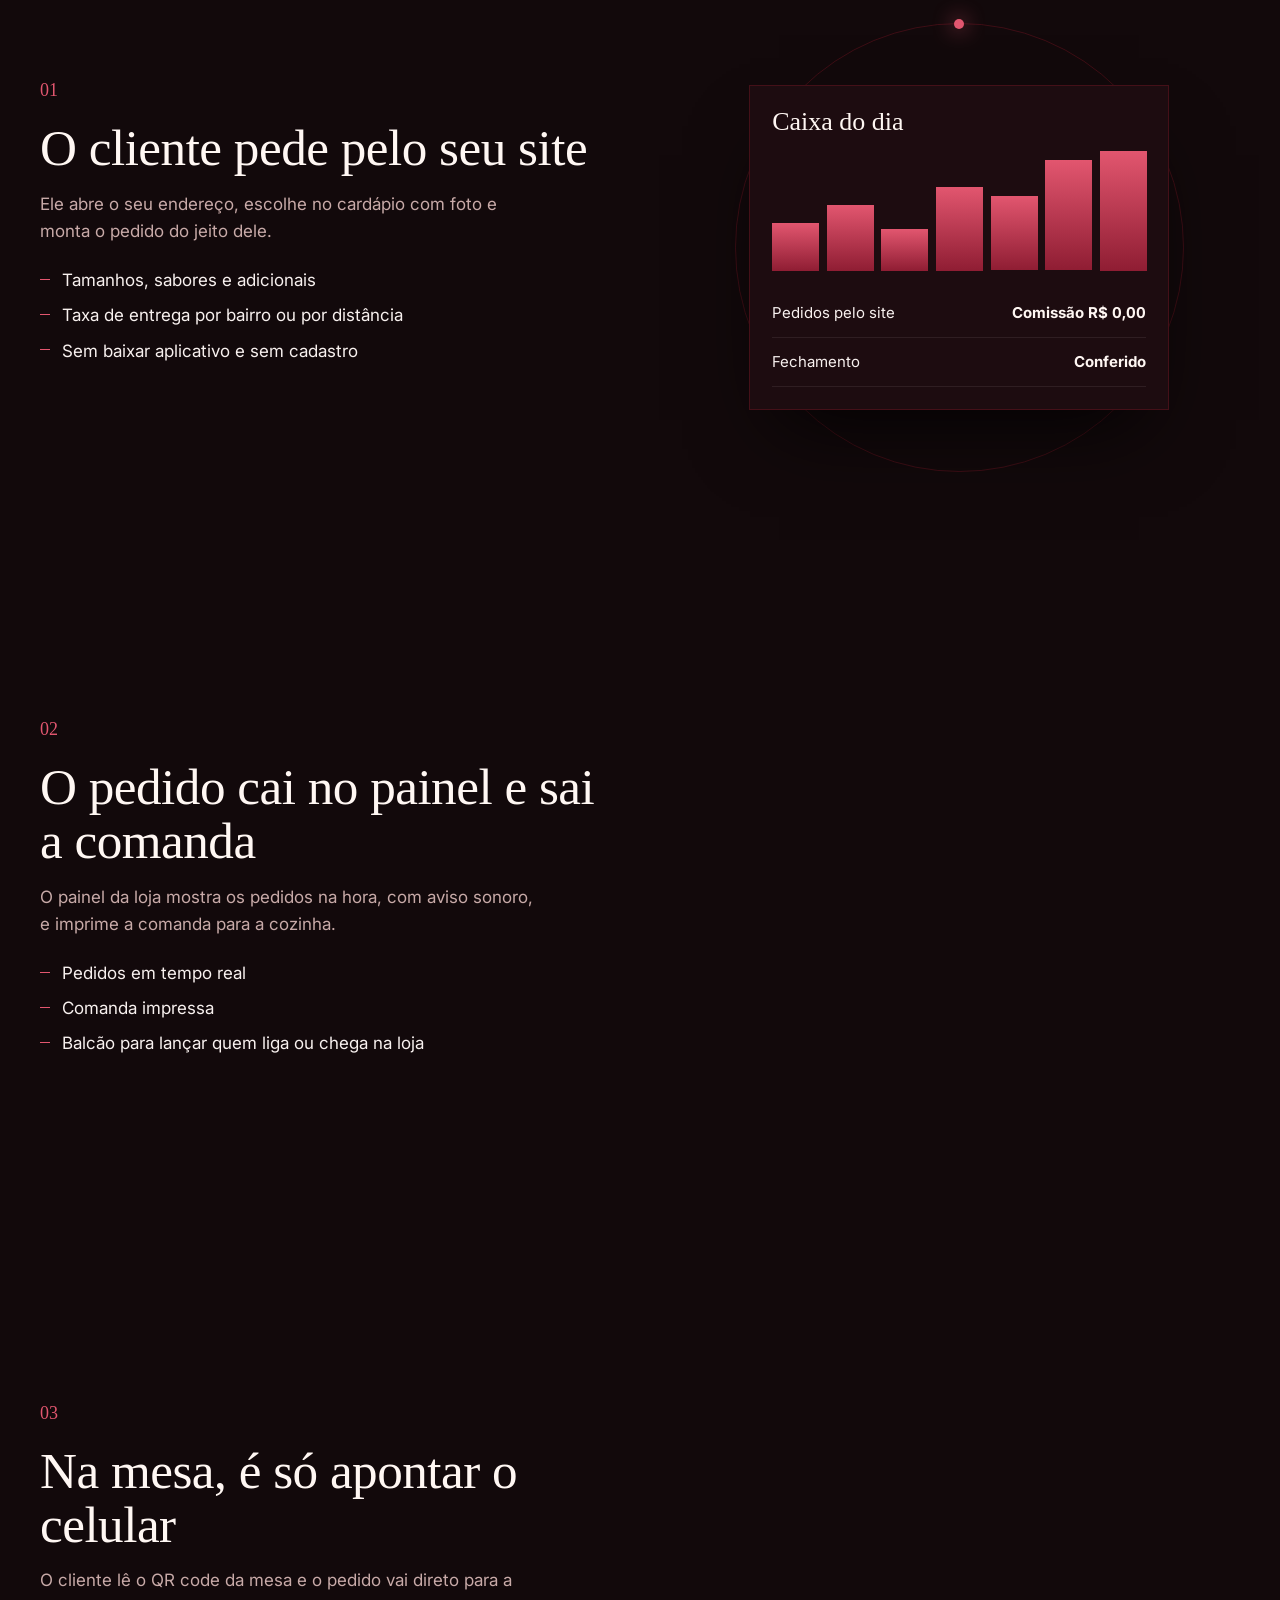
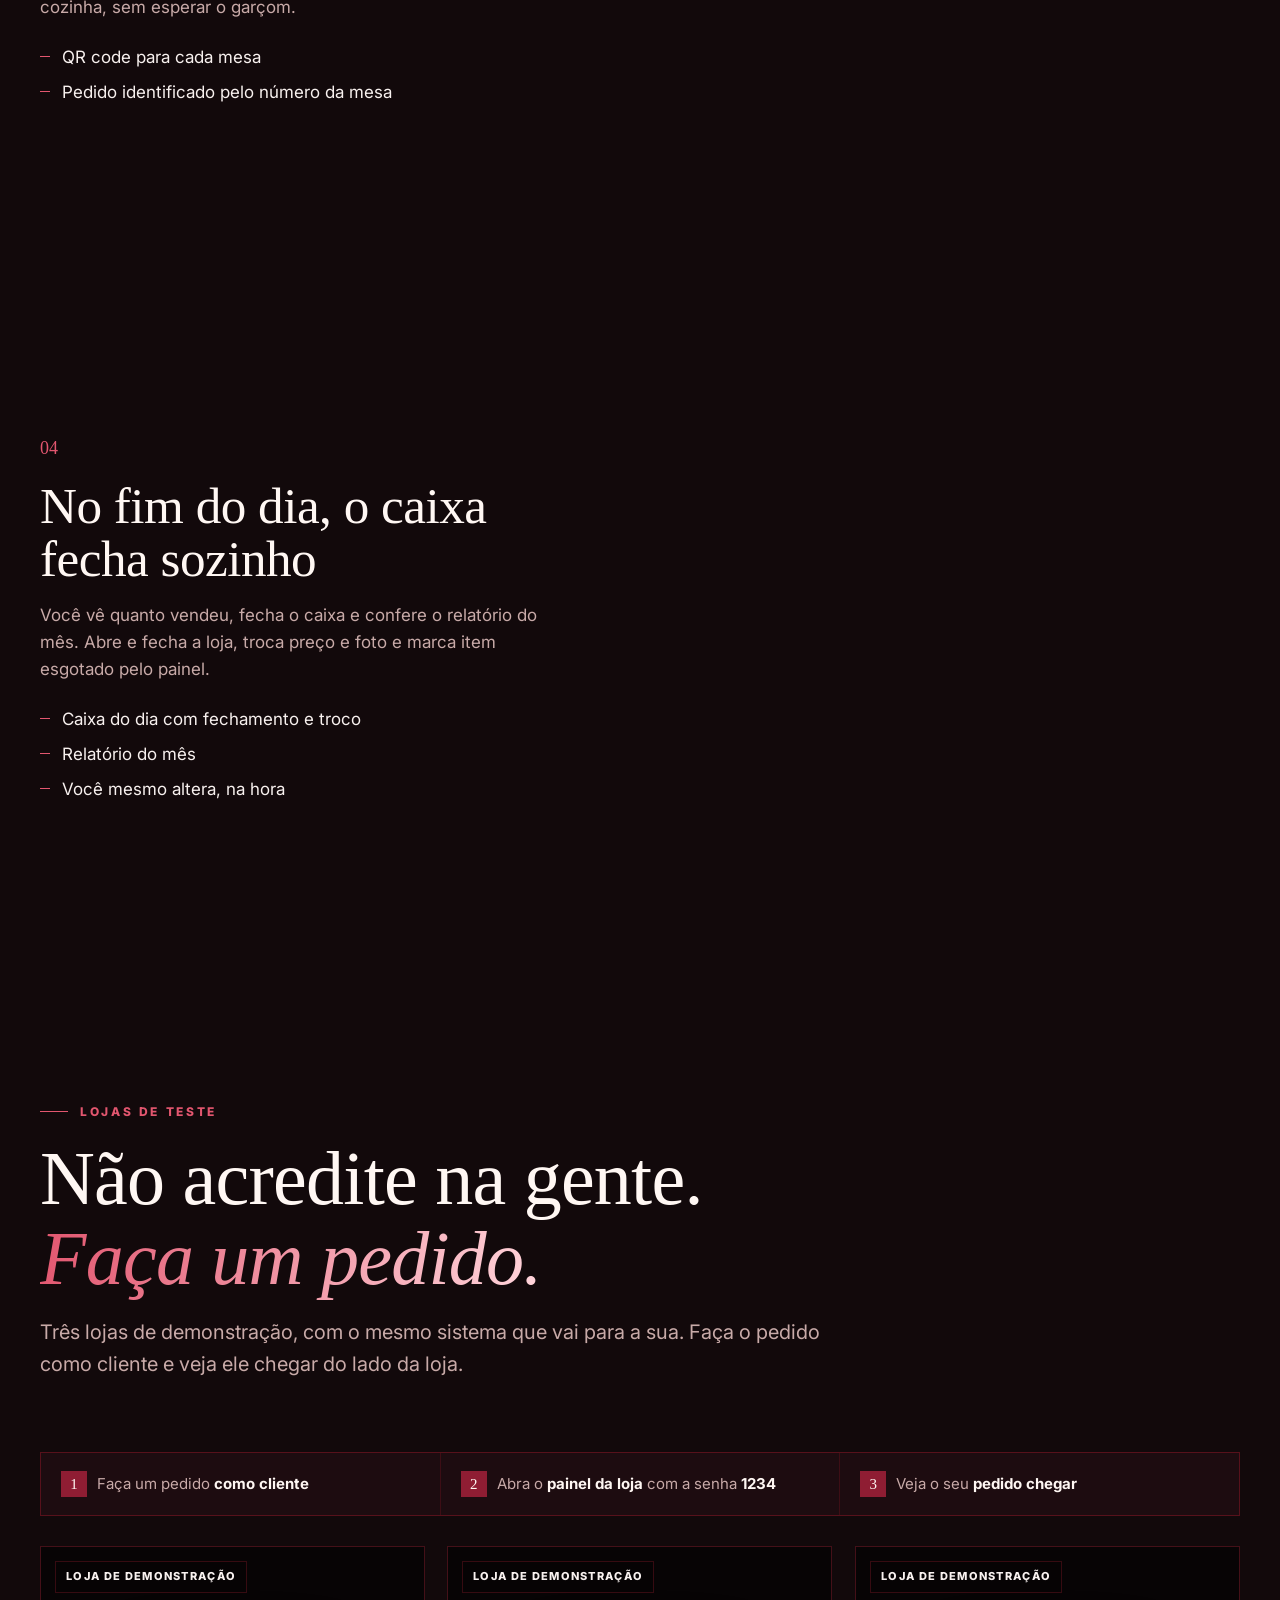
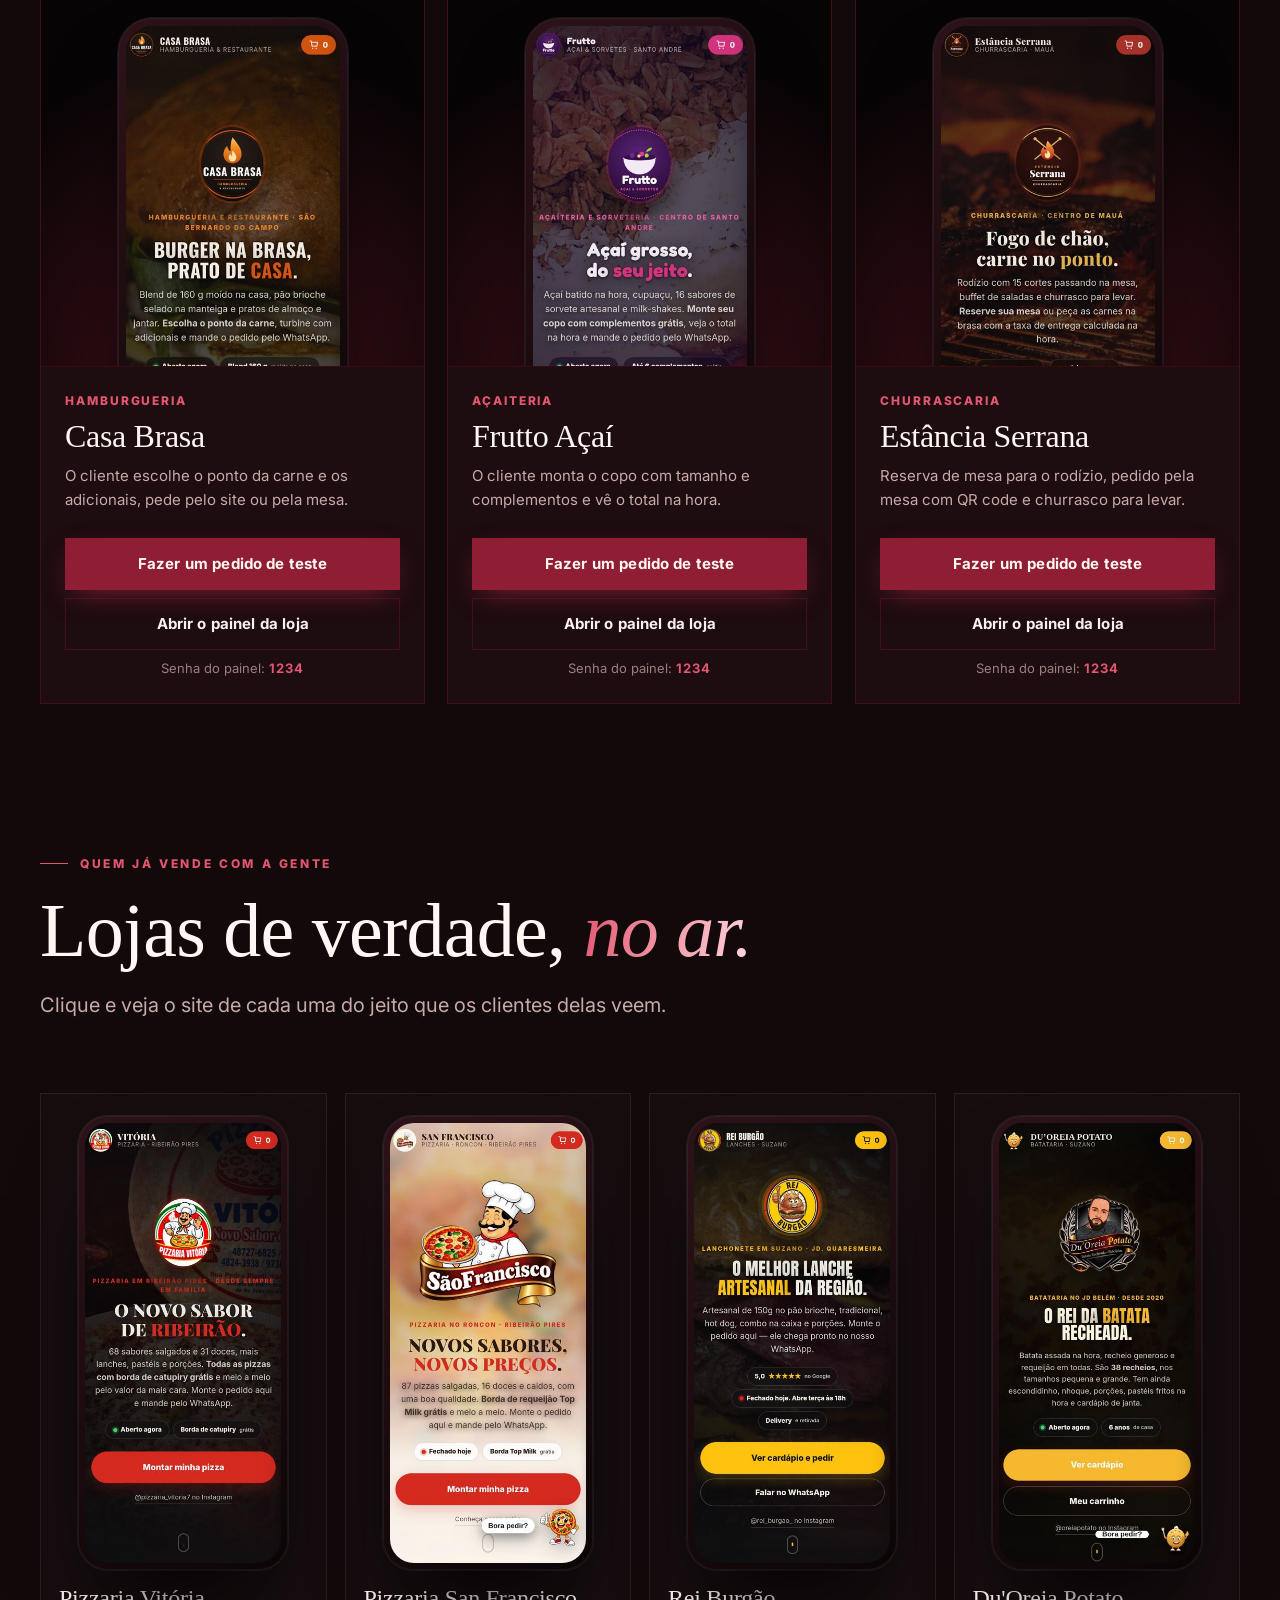
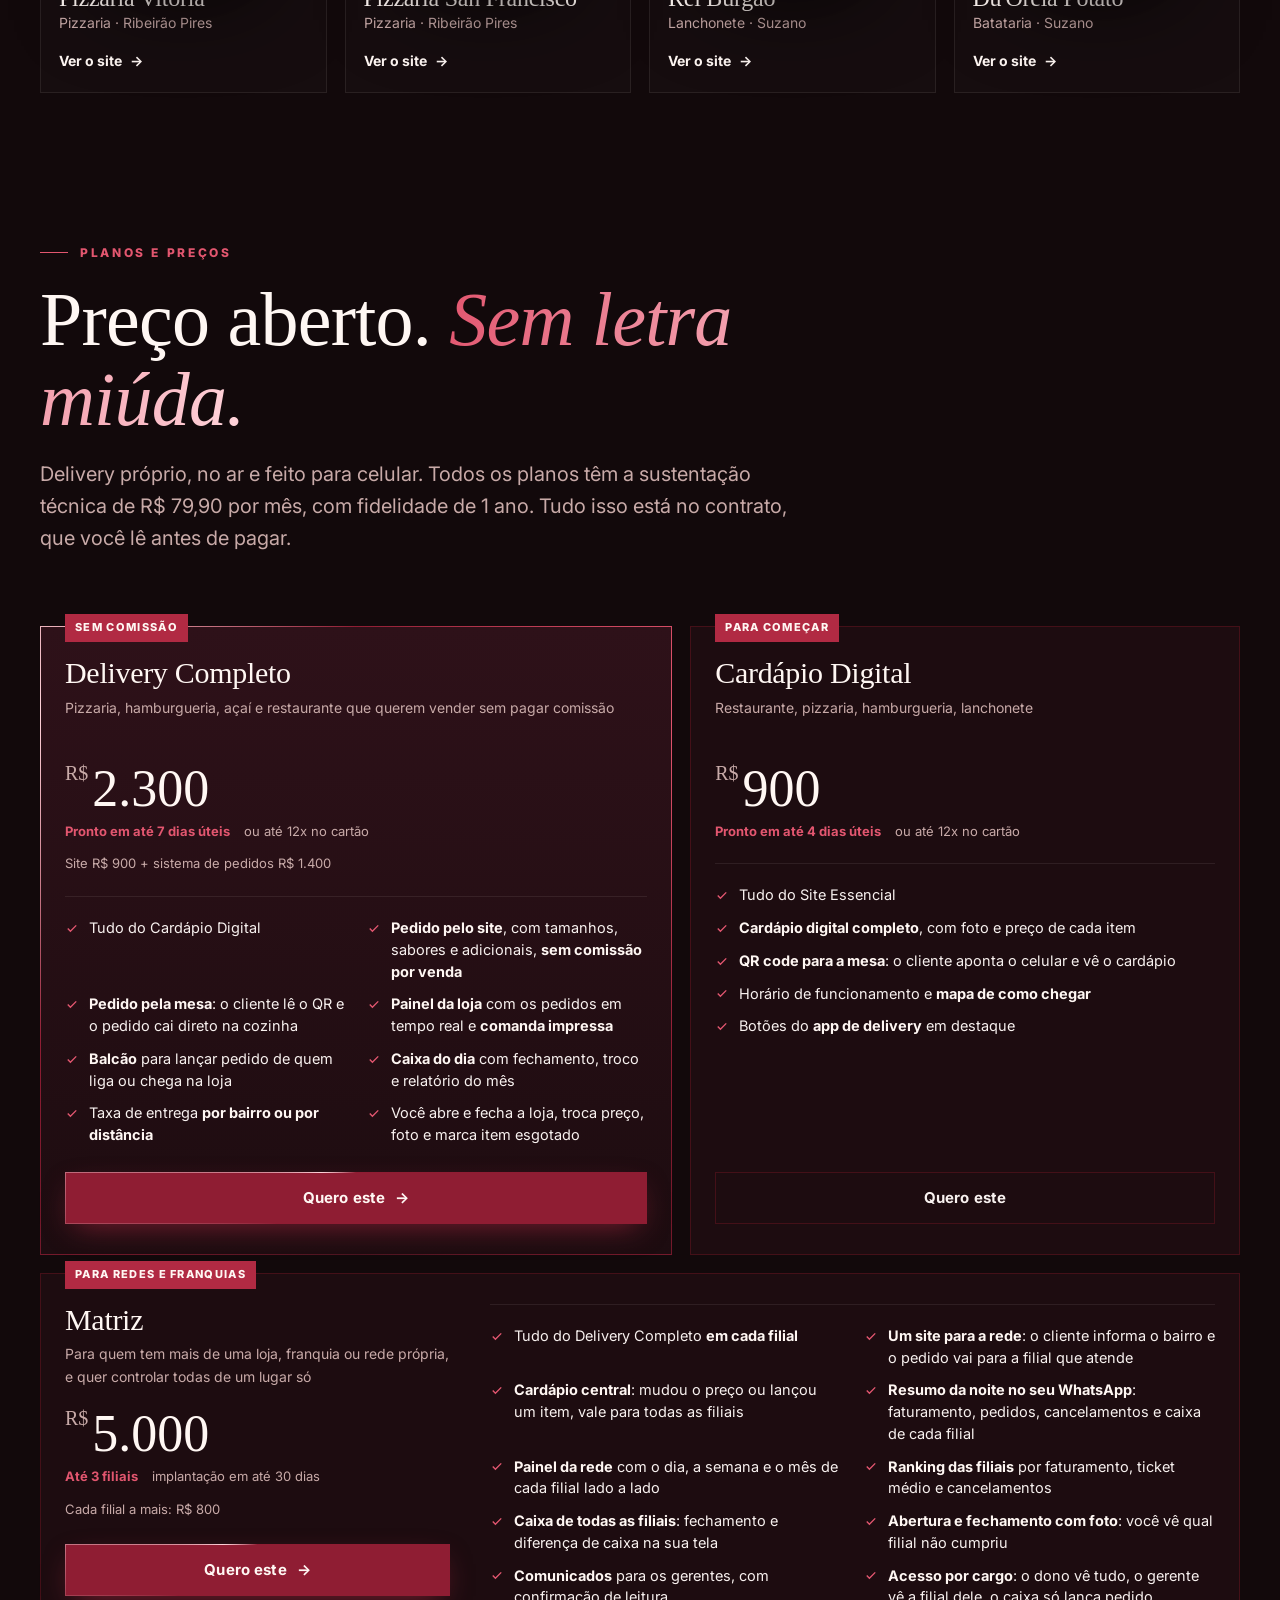
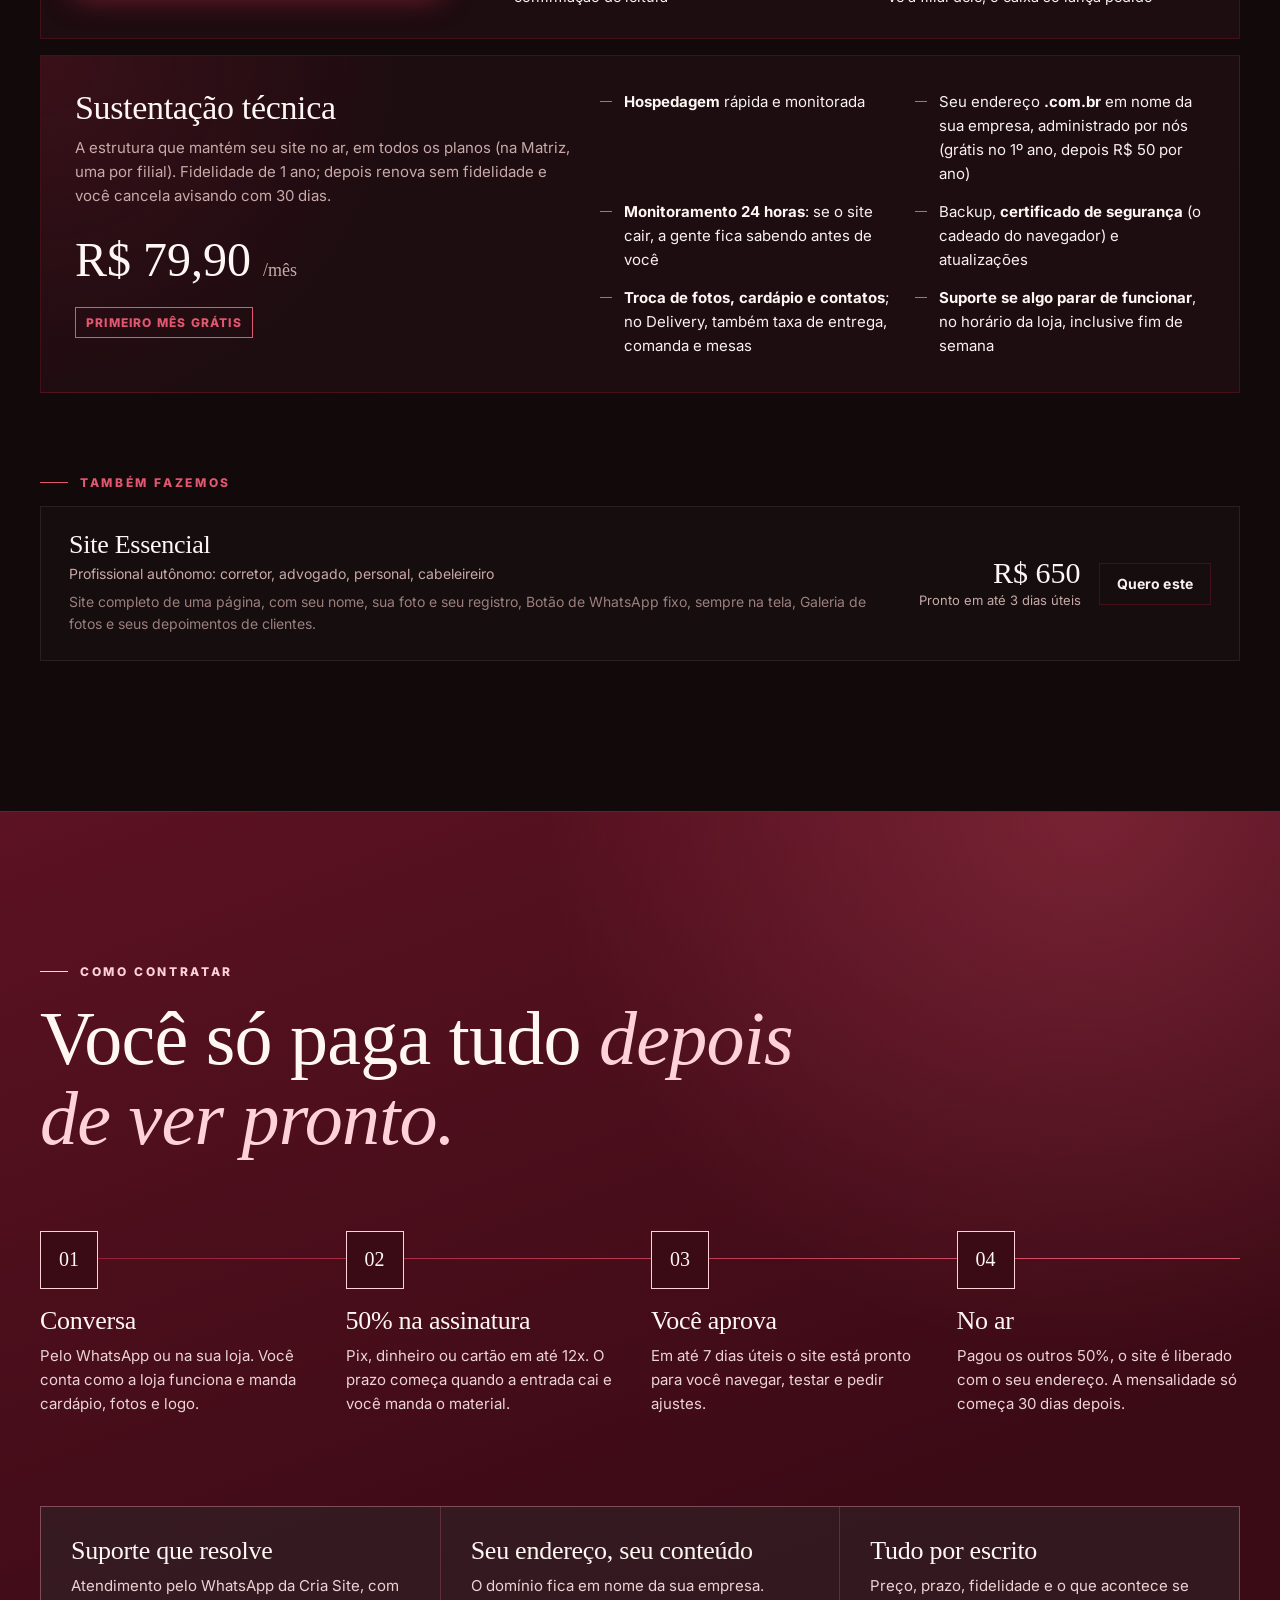
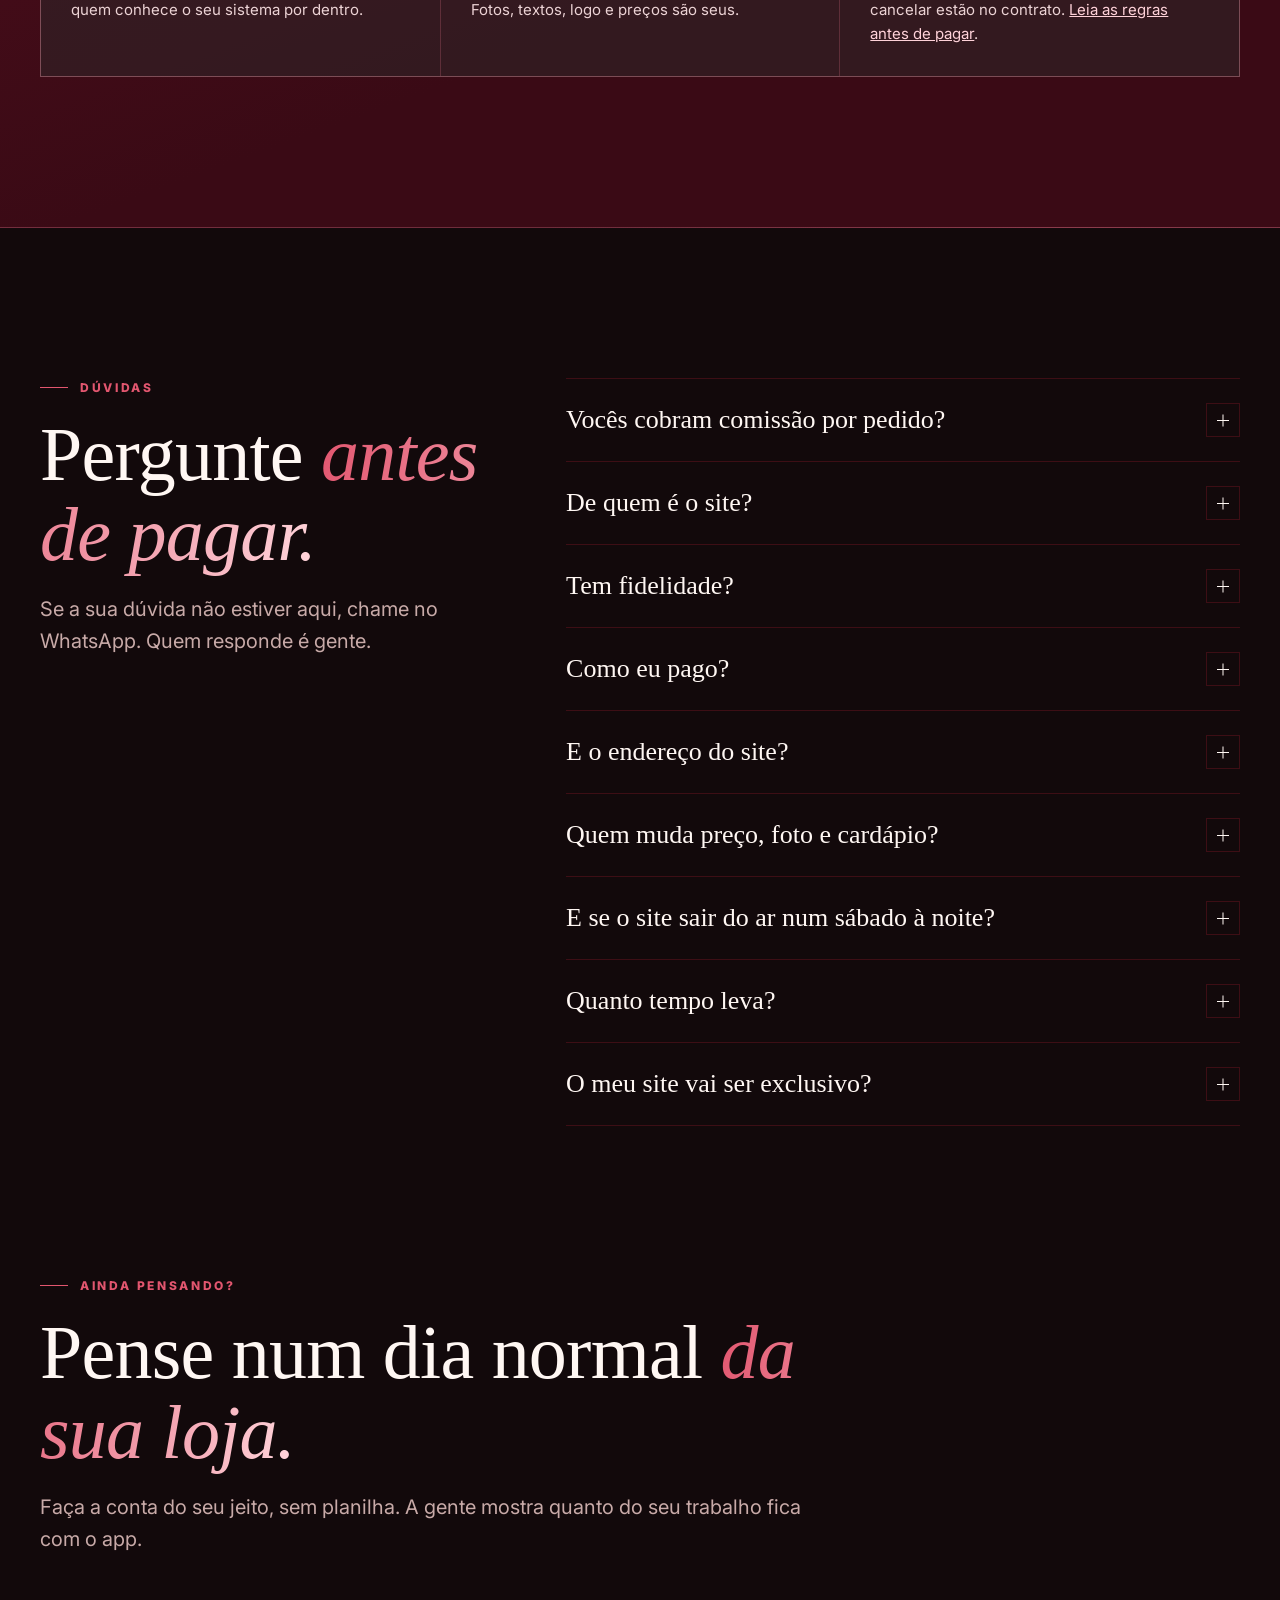
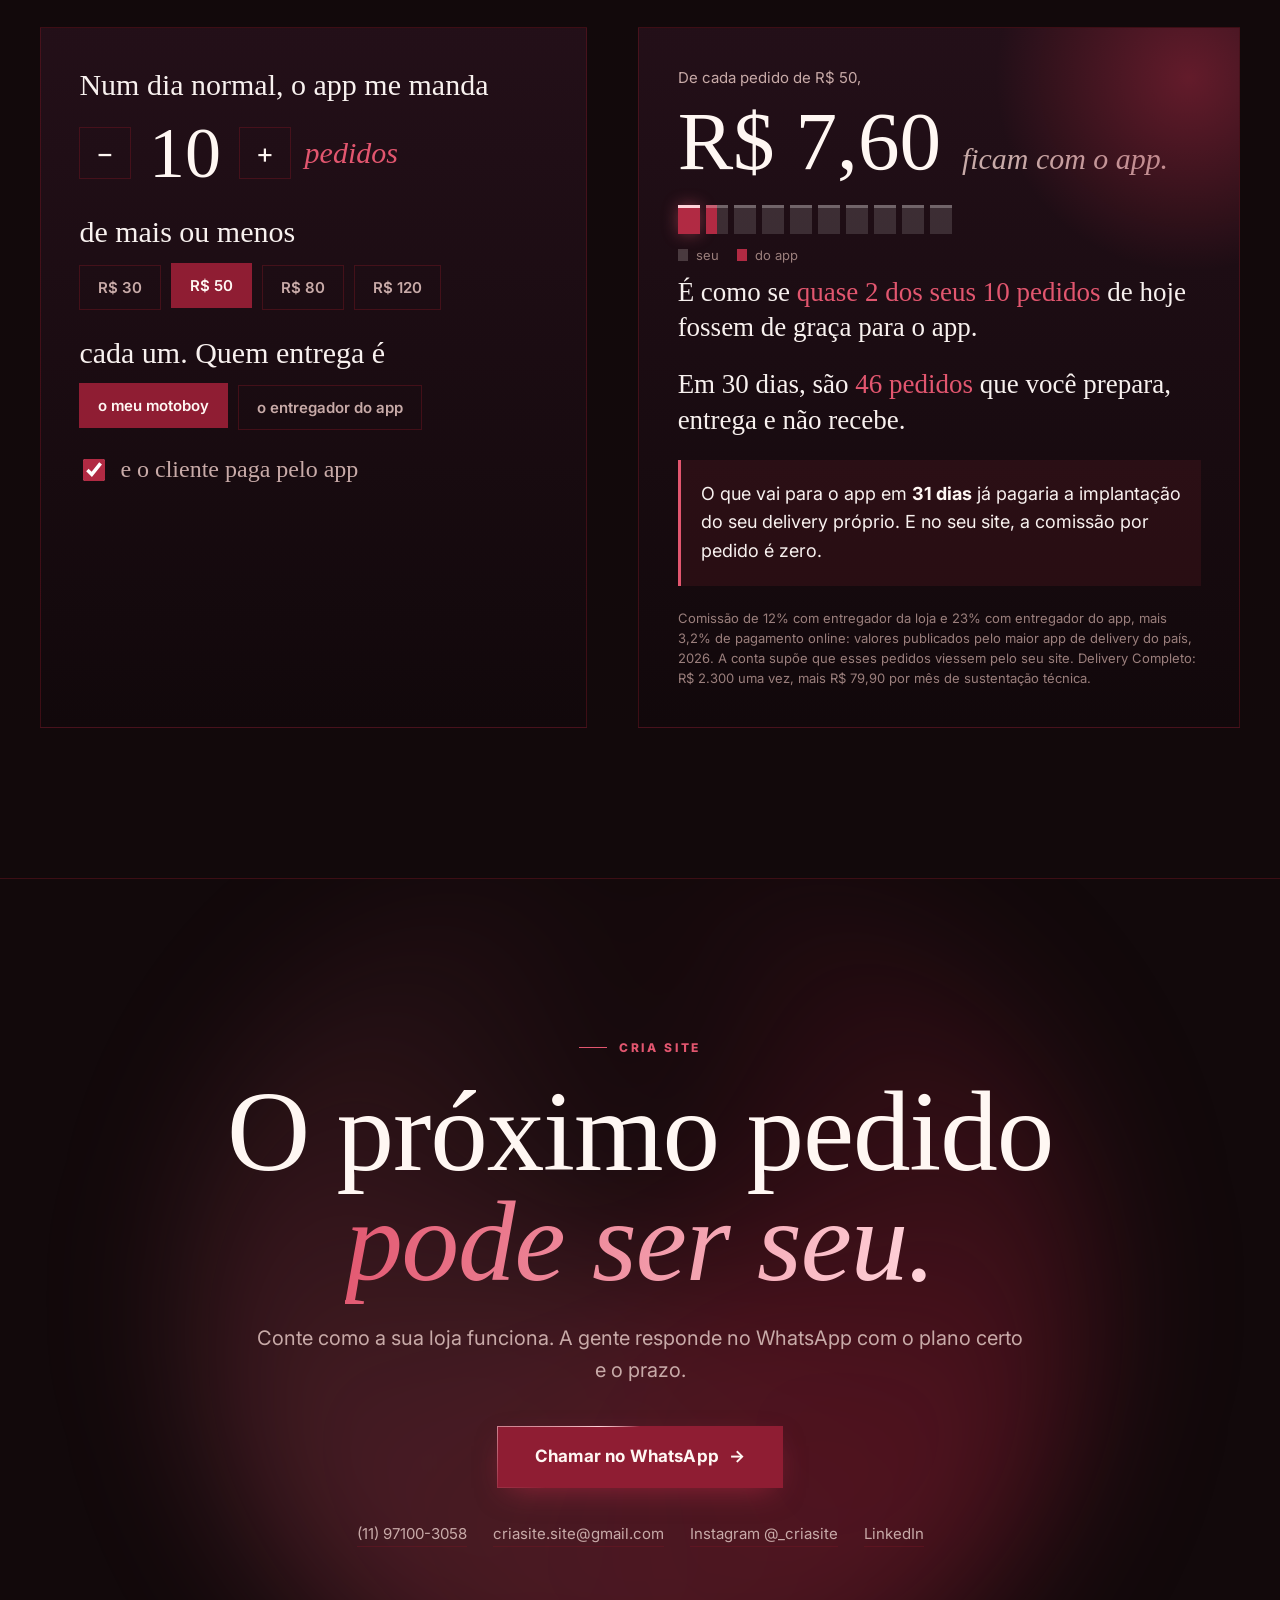
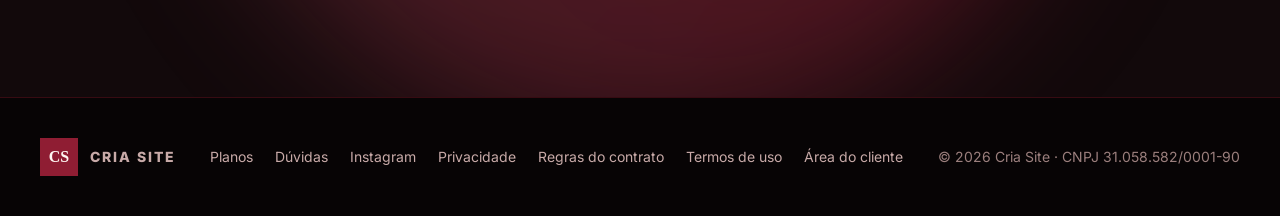
==== commit 5b424558: "Site: tira a seção Quem faz e o 'feito por pessoas' Co-Authored-By: Claude Opus 5.5 <noreply@anthrop" ====
--- a/index.html
+++ b/index.html
@@ -6,7 +6,7 @@
 <meta name="color-scheme" content="dark" />
 <meta name="theme-color" content="#12090b" />
 <title>Cria Site | Site de delivery sem comissão por pedido</title>
-<meta name="description" content="Site com cardápio, pedido pelo site e pela mesa, painel da loja e comanda impressa. Sem comissão por pedido, feito por pessoas, pronto em até 7 dias úteis." />
+<meta name="description" content="Site com cardápio, pedido pelo site e pela mesa, painel da loja e comanda impressa. Sem comissão por pedido, pronto em até 7 dias úteis." />
 <link rel="canonical" href="https://criasite.site/" />
 <link rel="icon" href="favicon.svg" type="image/svg+xml" />
 <meta property="og:type" content="website" />
@@ -611,7 +611,7 @@
           <span class="line"><span>seu site.</span></span>
           <span class="line"><span class="accent-text">Sem comissão.</span></span>
         </h1>
-        <p class="lede fade-up d1">Cardápio, pedido pelo site e pela mesa, painel da loja e comanda impressa. Feito por pessoas, pronto em até 7 dias úteis. Mensalidade fixa, venda o quanto vender.</p>
+        <p class="lede fade-up d1">Cardápio, pedido pelo site e pela mesa, painel da loja e comanda impressa. Pronto em até 7 dias úteis. Mensalidade fixa, venda o quanto vender.</p>
         <div class="hero-actions fade-up d2">
           <a class="btn ring magnetic" href="#lojas">Fazer um pedido de teste <span class="arrow">→</span></a>
           <a class="btn ghost magnetic" href="#planos">Ver planos e preços</a>
@@ -902,22 +902,6 @@
     </div>
   </section>
 
-  <!-- QUEM FAZ -->
-  <section class="sec" id="quem-faz">
-    <div class="wrap">
-      <div class="sec-head">
-        <p class="kicker rv">Quem faz</p>
-        <h2 class="rv" style="--d:.08s">Gente de verdade <span class="accent-text">do outro lado.</span></h2>
-        <p class="lede rv" style="--d:.16s">Sem robô e sem central de atendimento. Você sabe com quem está falando.</p>
-      </div>
-      <div class="equipe">
-        <article class="pessoa rv"><span class="ini">Ma</span><h3>Matheus</h3><p class="papel">Atendimento e implantação</p><p>Vai até a sua loja, entende como ela funciona, monta o cardápio com você e continua do seu lado depois que o site entra no ar.</p></article>
-        <article class="pessoa rv" style="--d:.08s"><span class="ini">Mo</span><h3>Moacir</h3><p class="papel">Tecnologia</p><p>Monta o sistema, acompanha o site 24 horas e resolve quando algo para. Há 10 anos cuidando de sistemas de empresas grandes.</p></article>
-        <article class="pessoa rv" style="--d:.16s"><span class="ini">Is</span><h3>Isa</h3><p class="papel">Contrato e financeiro</p><p>Cuida do contrato, das cobranças e de tudo que precisa ficar por escrito.</p></article>
-      </div>
-    </div>
-  </section>
-
   <!-- COMO CONTRATAR -->
   <section class="sec sec-bordo" id="contratar">
     <div class="wrap">
@@ -933,7 +917,7 @@
         <li><h3>No ar</h3><p>Pagou os outros 50%, o site é liberado com o seu endereço. A mensalidade só começa 30 dias depois.</p></li>
       </ol>
       <div class="promises">
-        <div class="rv"><h3>Feito por pessoas</h3><p>Gente de verdade do começo ao fim, no WhatsApp da Cria Site.</p></div>
+        <div class="rv"><h3>Suporte que resolve</h3><p>Atendimento pelo WhatsApp da Cria Site, com quem conhece o seu sistema por dentro.</p></div>
         <div class="rv" style="--d:.08s"><h3>Seu endereço, seu conteúdo</h3><p>O domínio fica em nome da sua empresa. Fotos, textos, logo e preços são seus.</p></div>
         <div class="rv" style="--d:.16s"><h3>Tudo por escrito</h3><p>Preço, prazo, fidelidade e o que acontece se cancelar estão no contrato. <a href="contrato.html" style="color:#ffd2d9">Leia as regras antes de pagar</a>.</p></div>
       </div>
